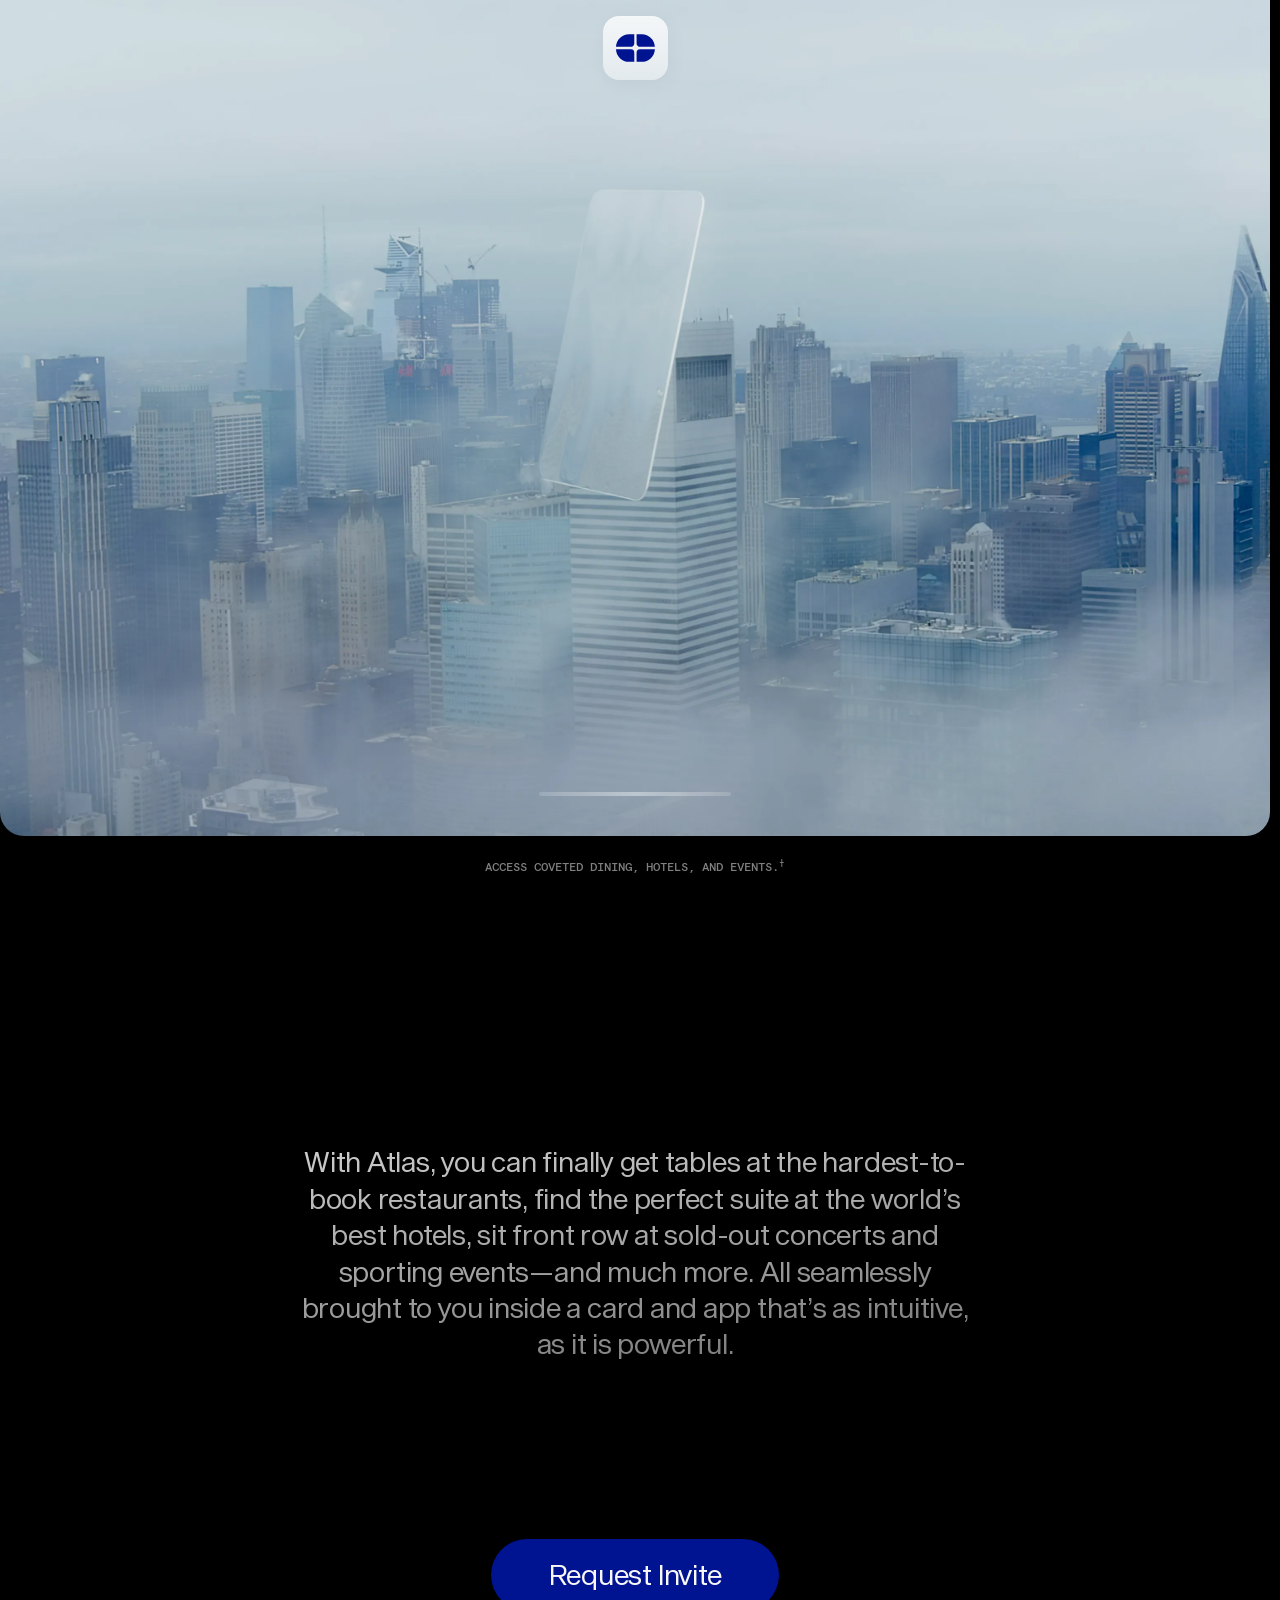
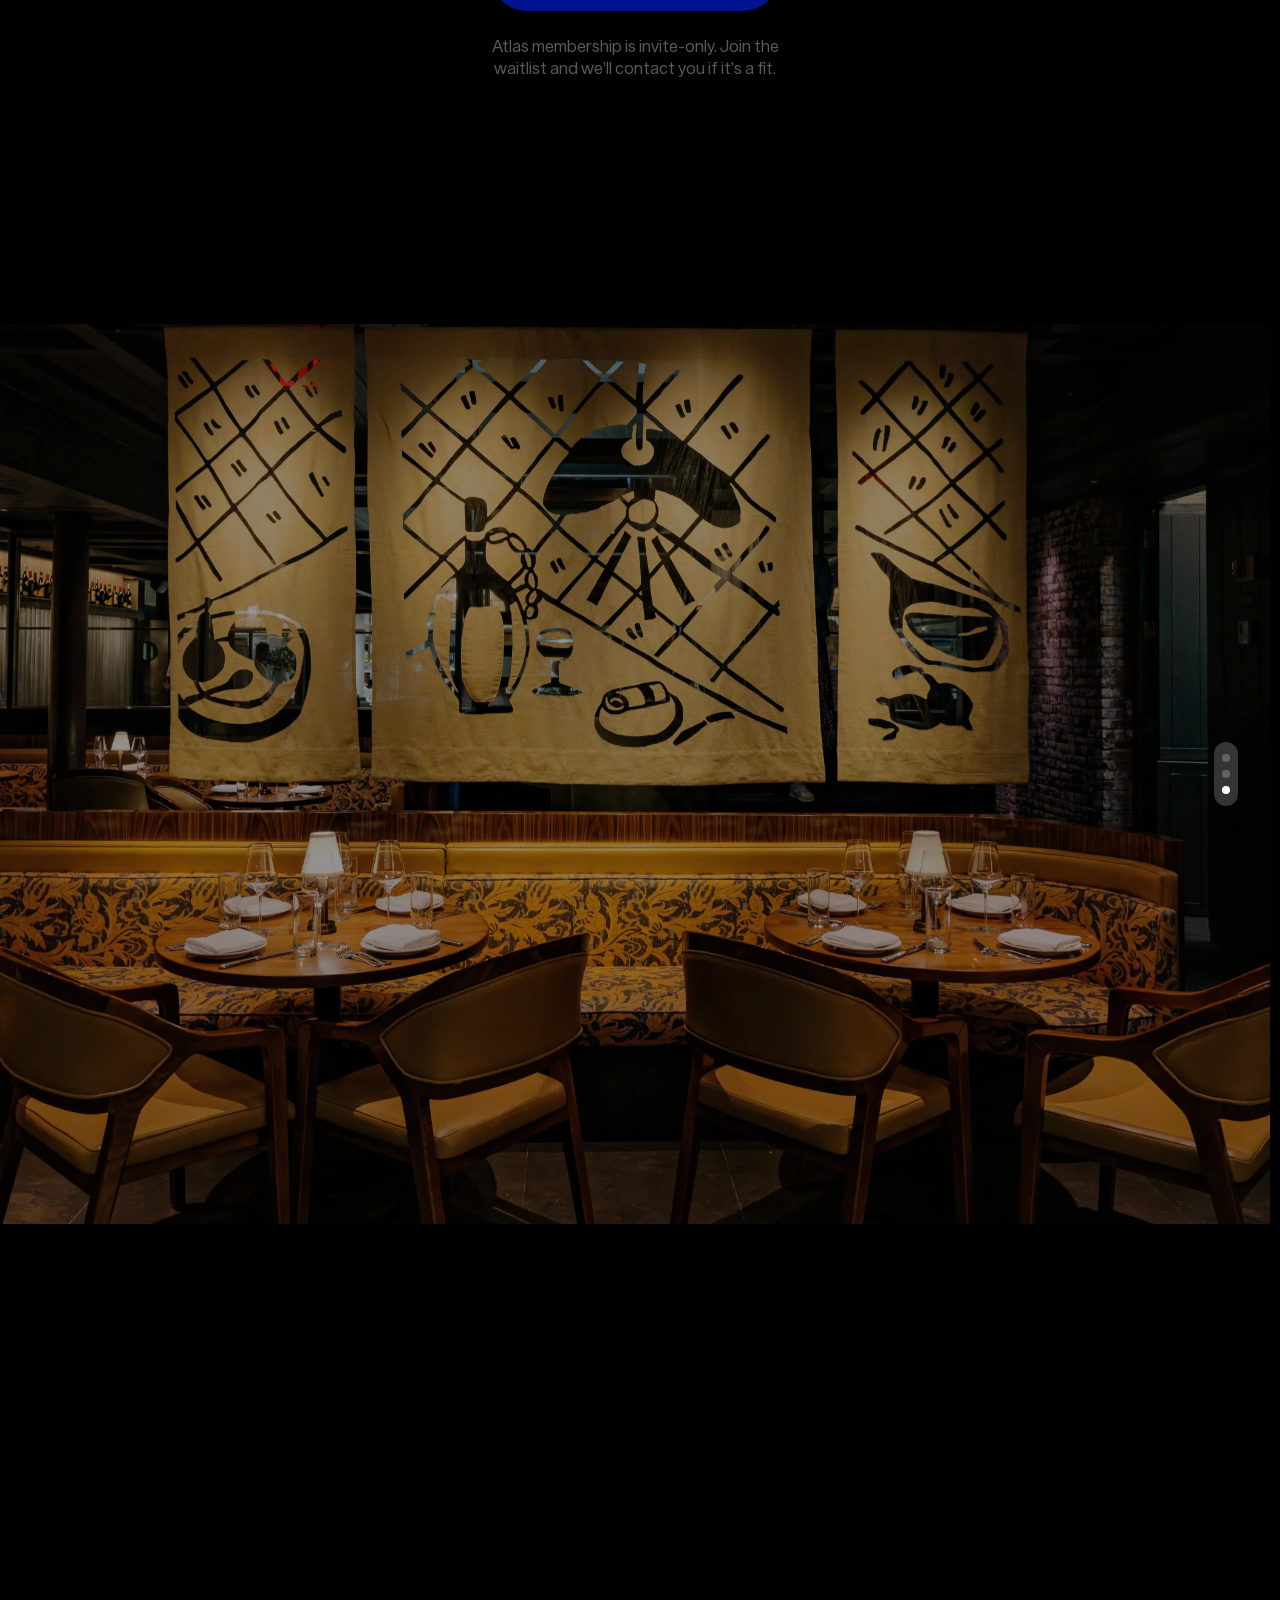
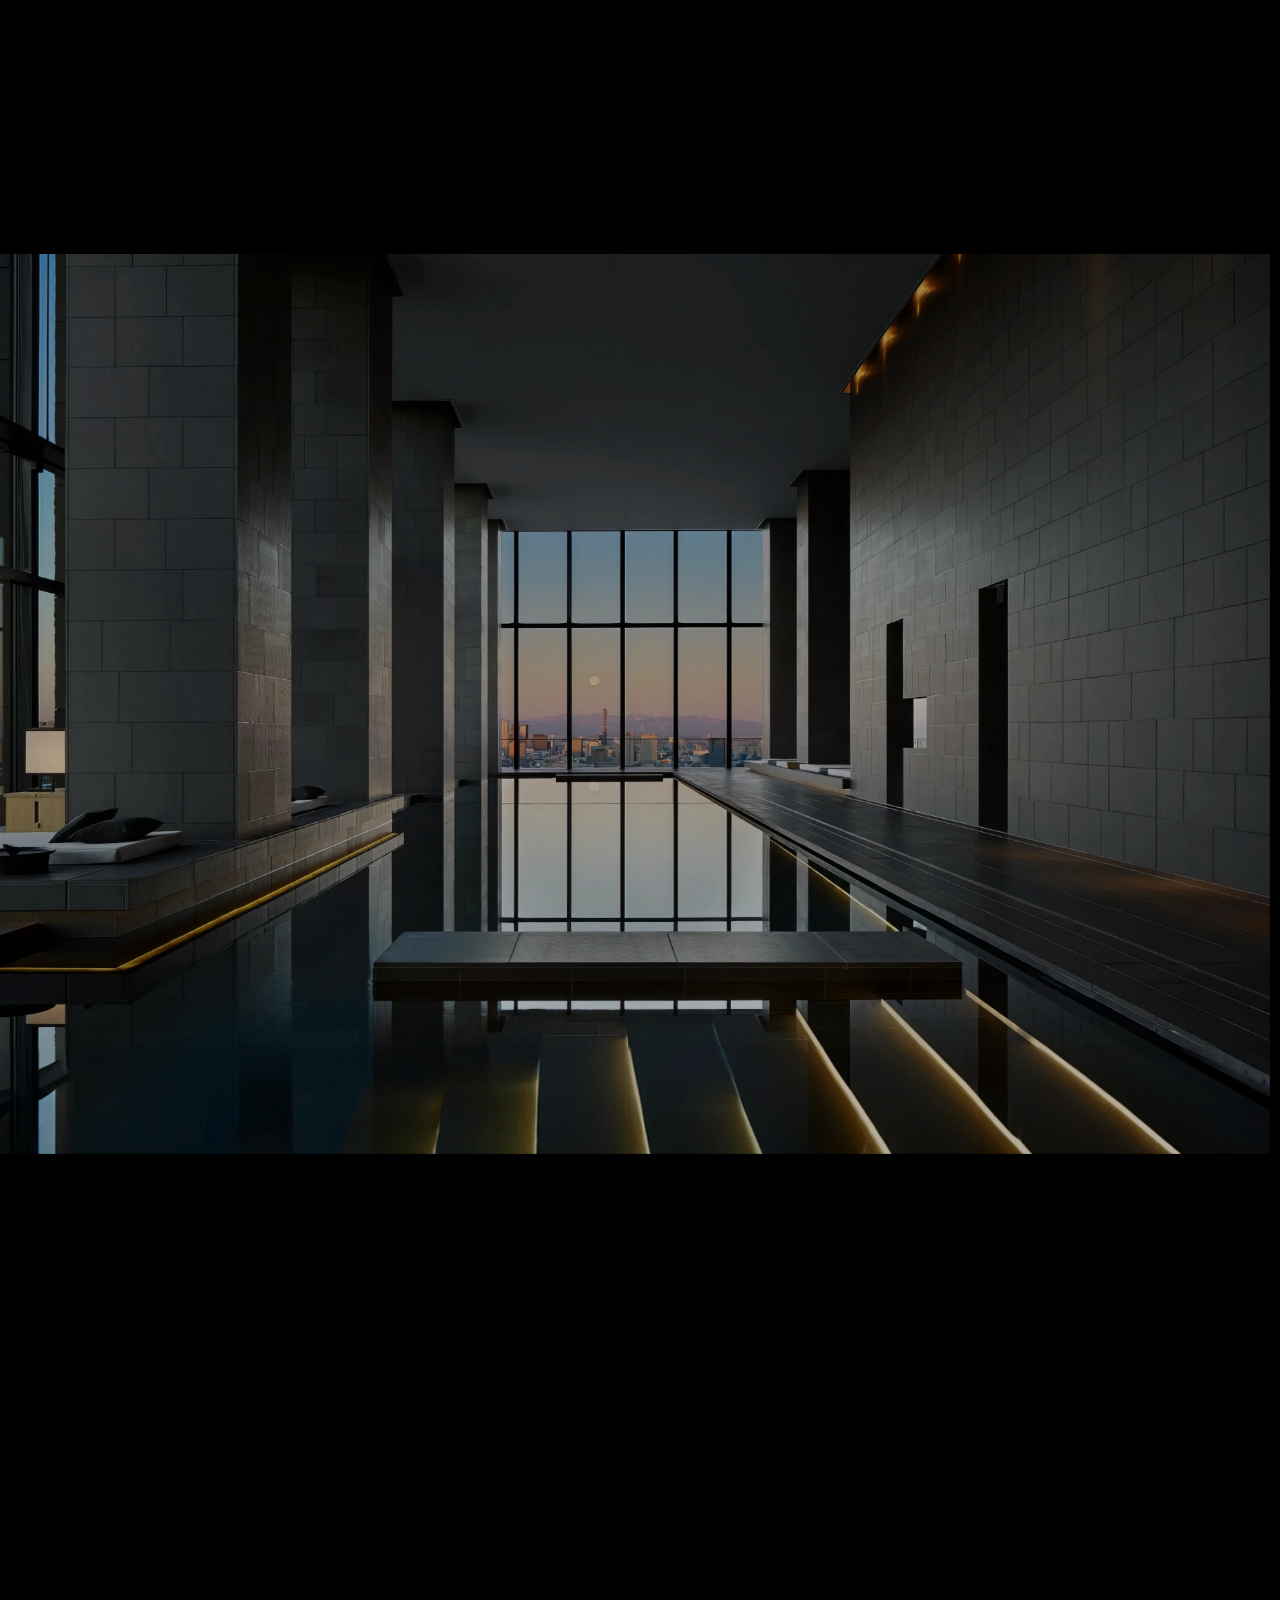
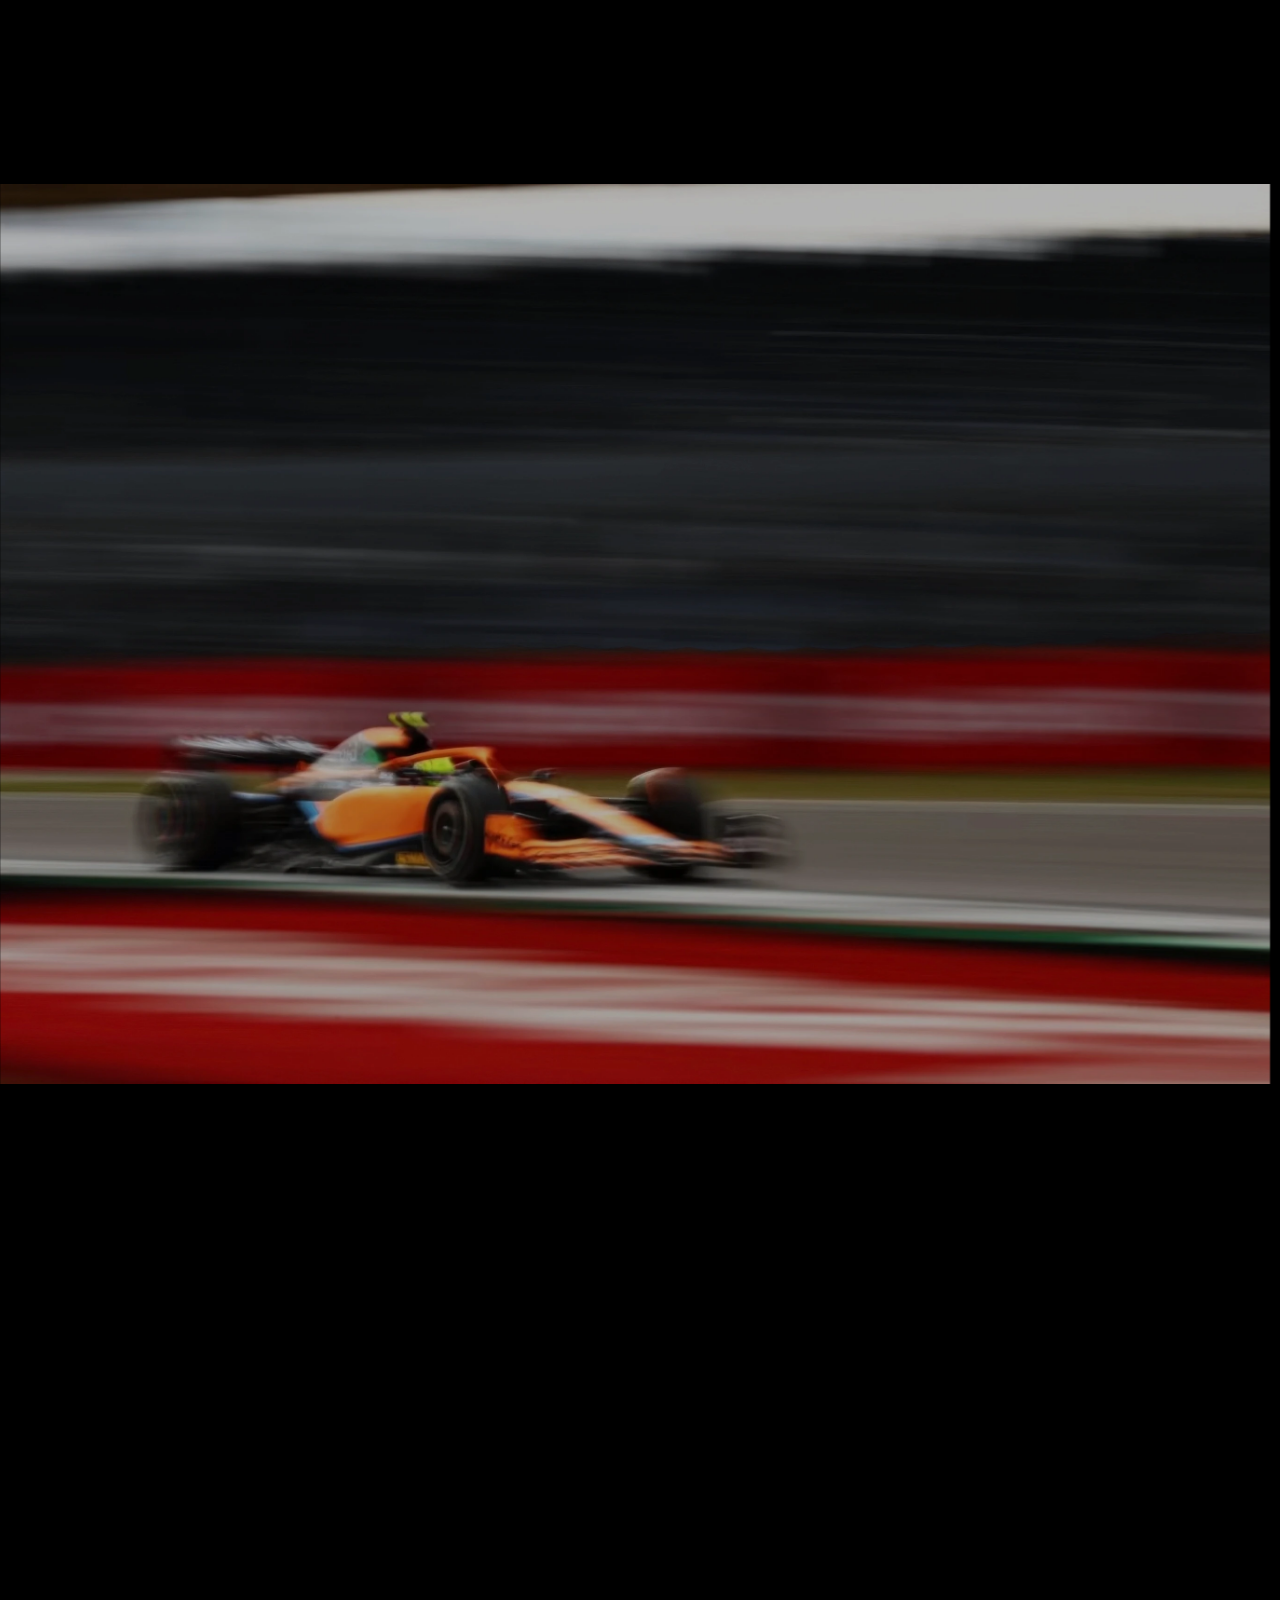
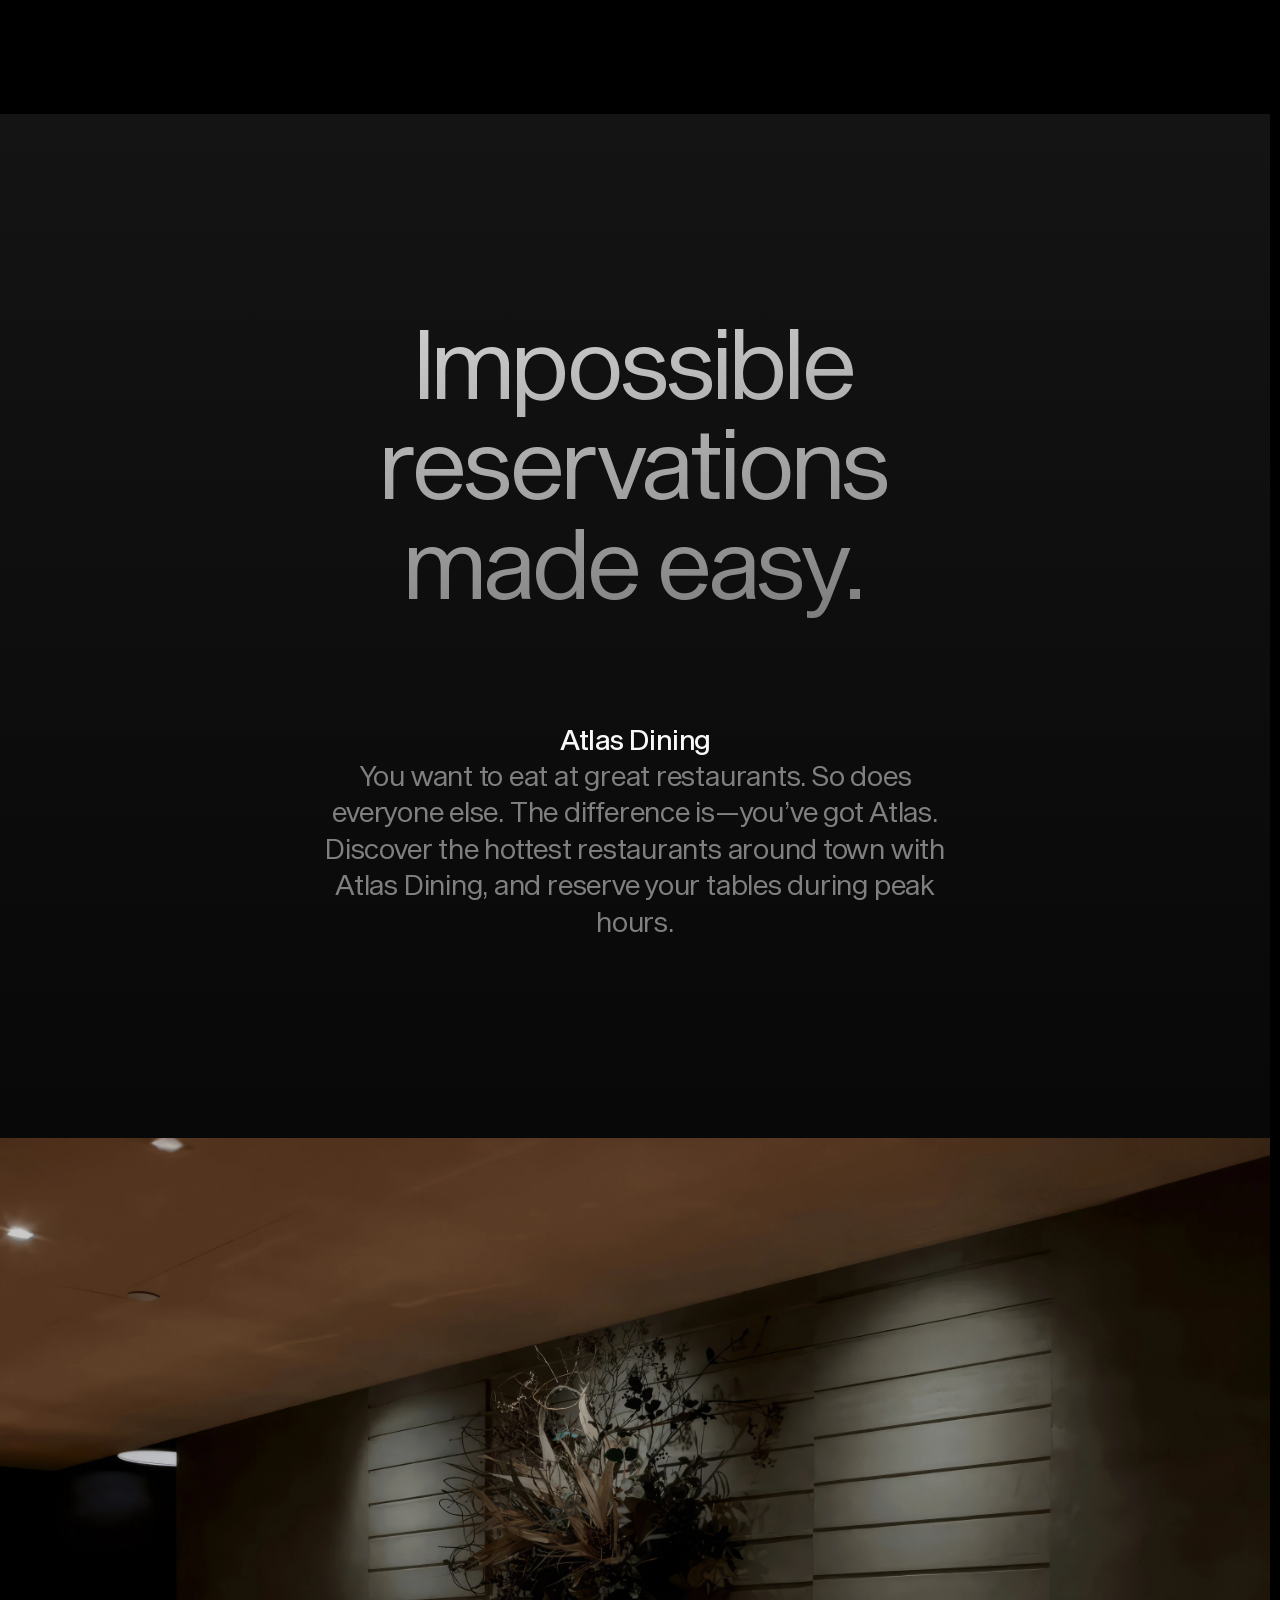
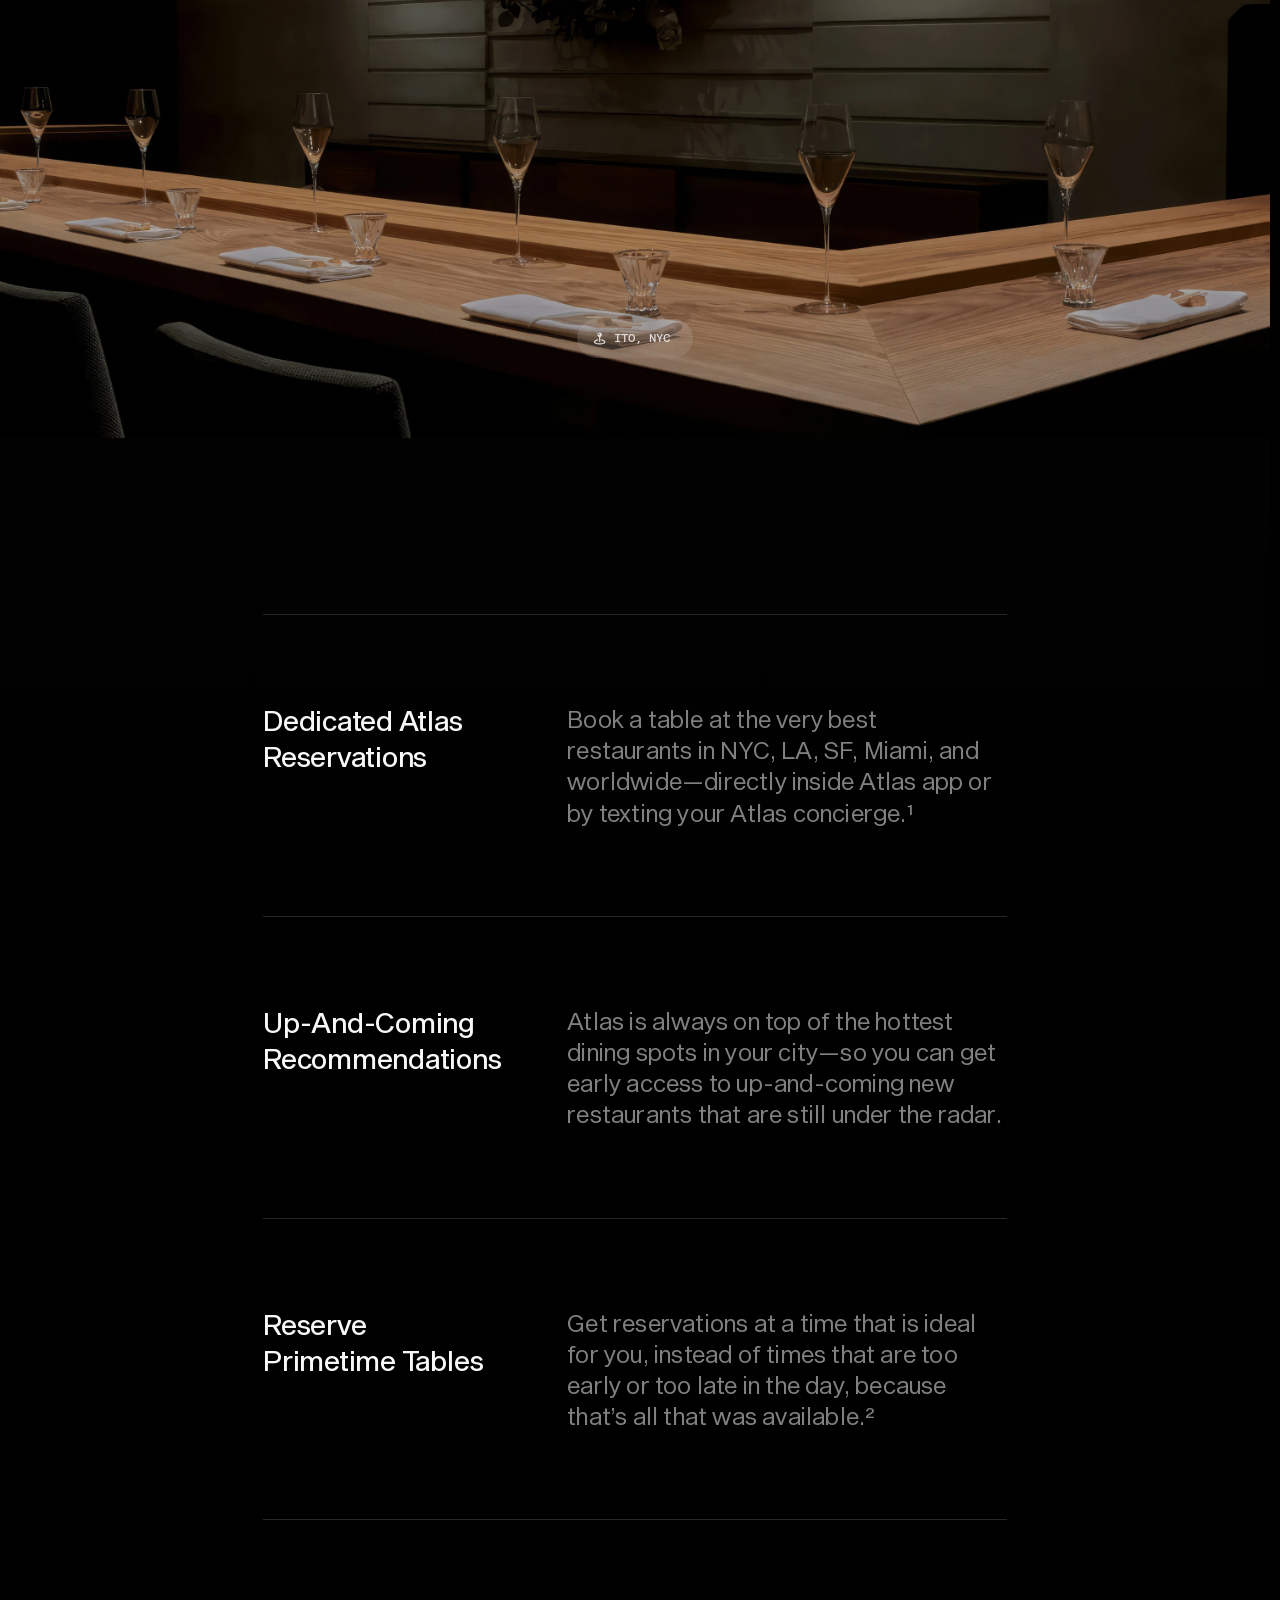
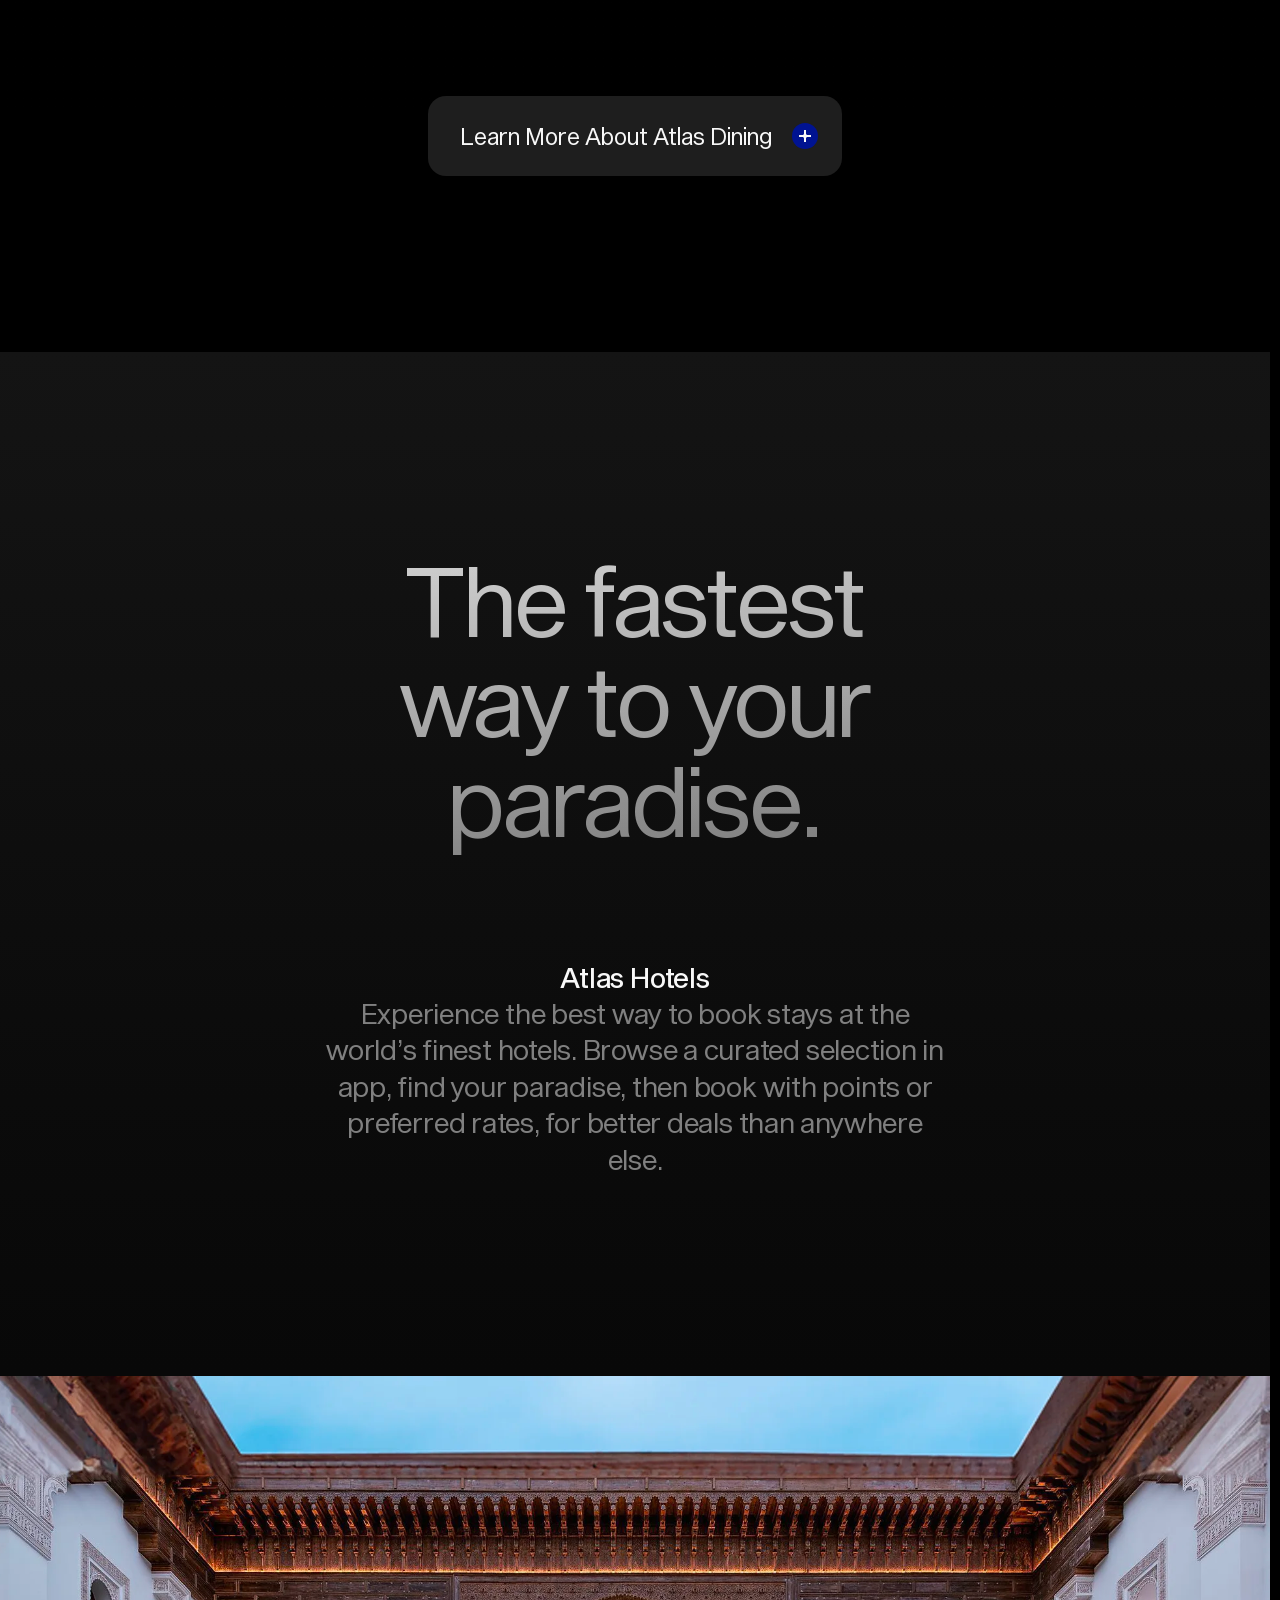
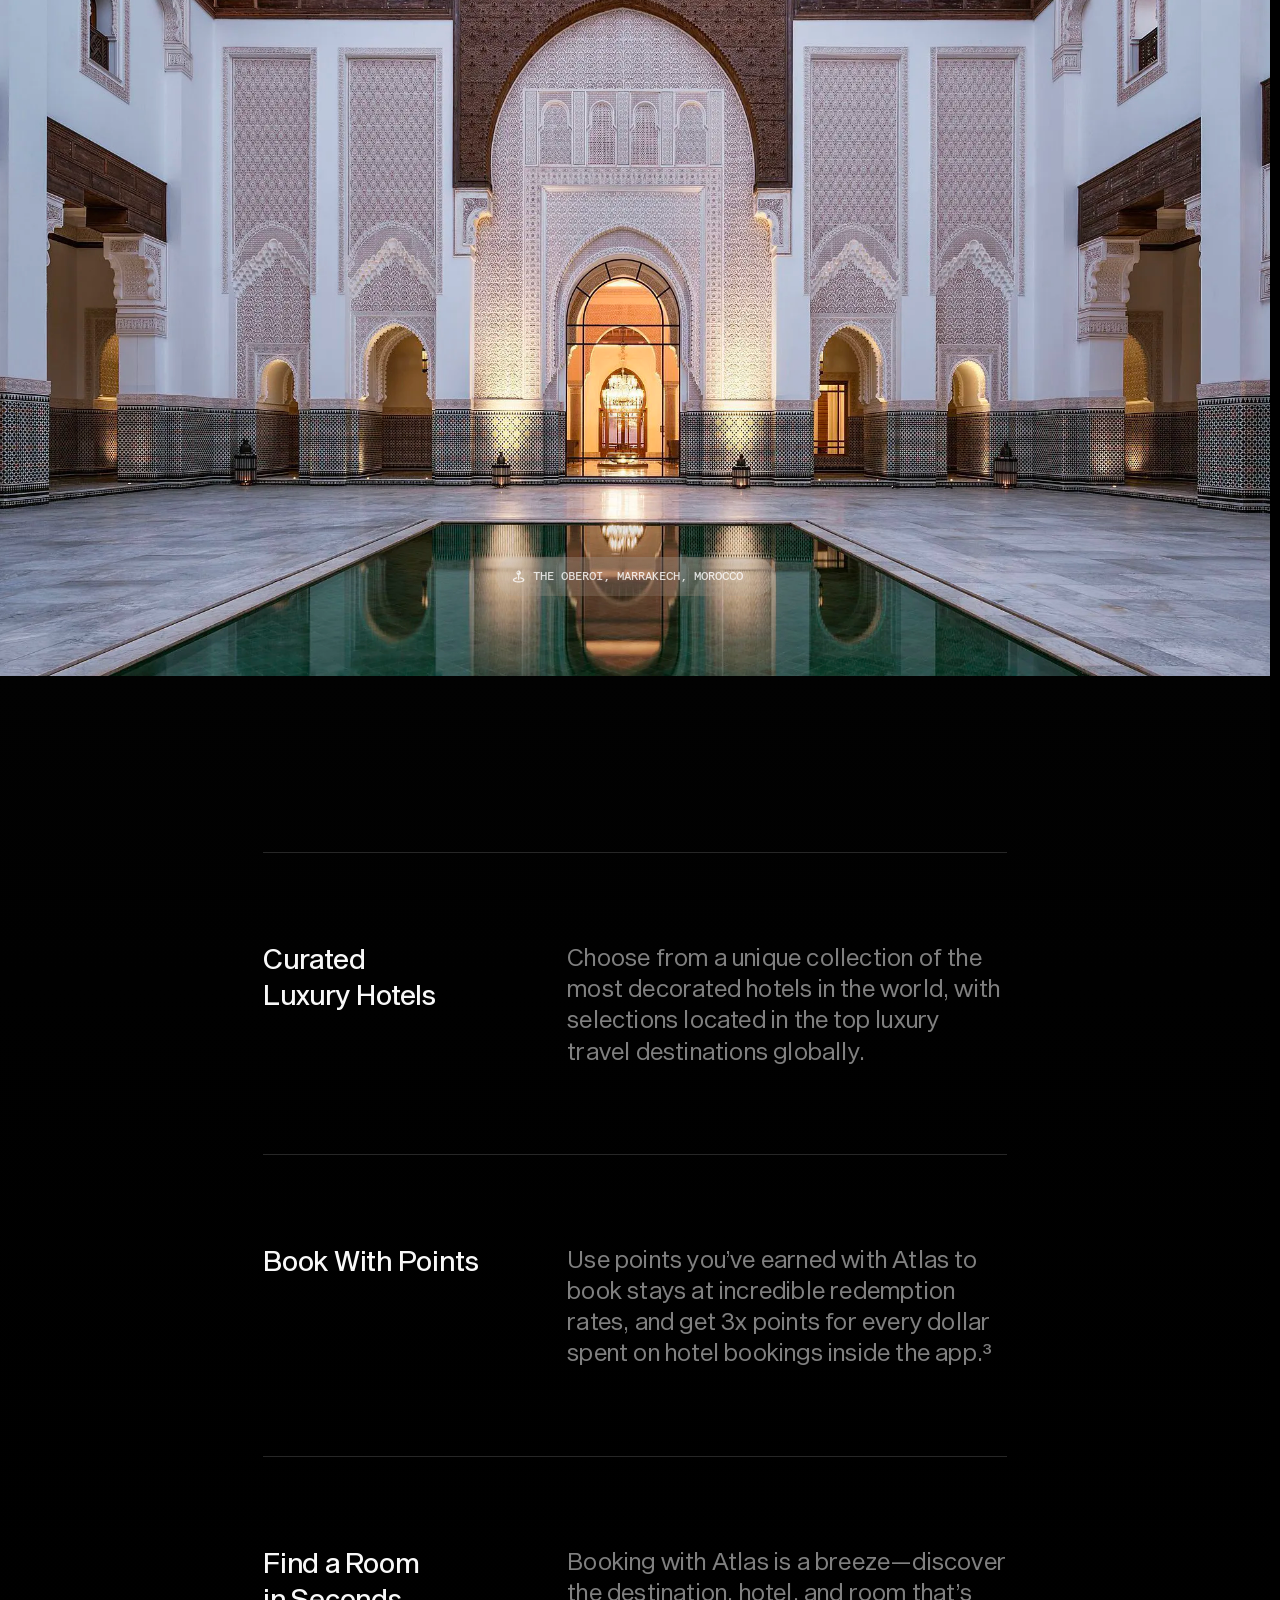
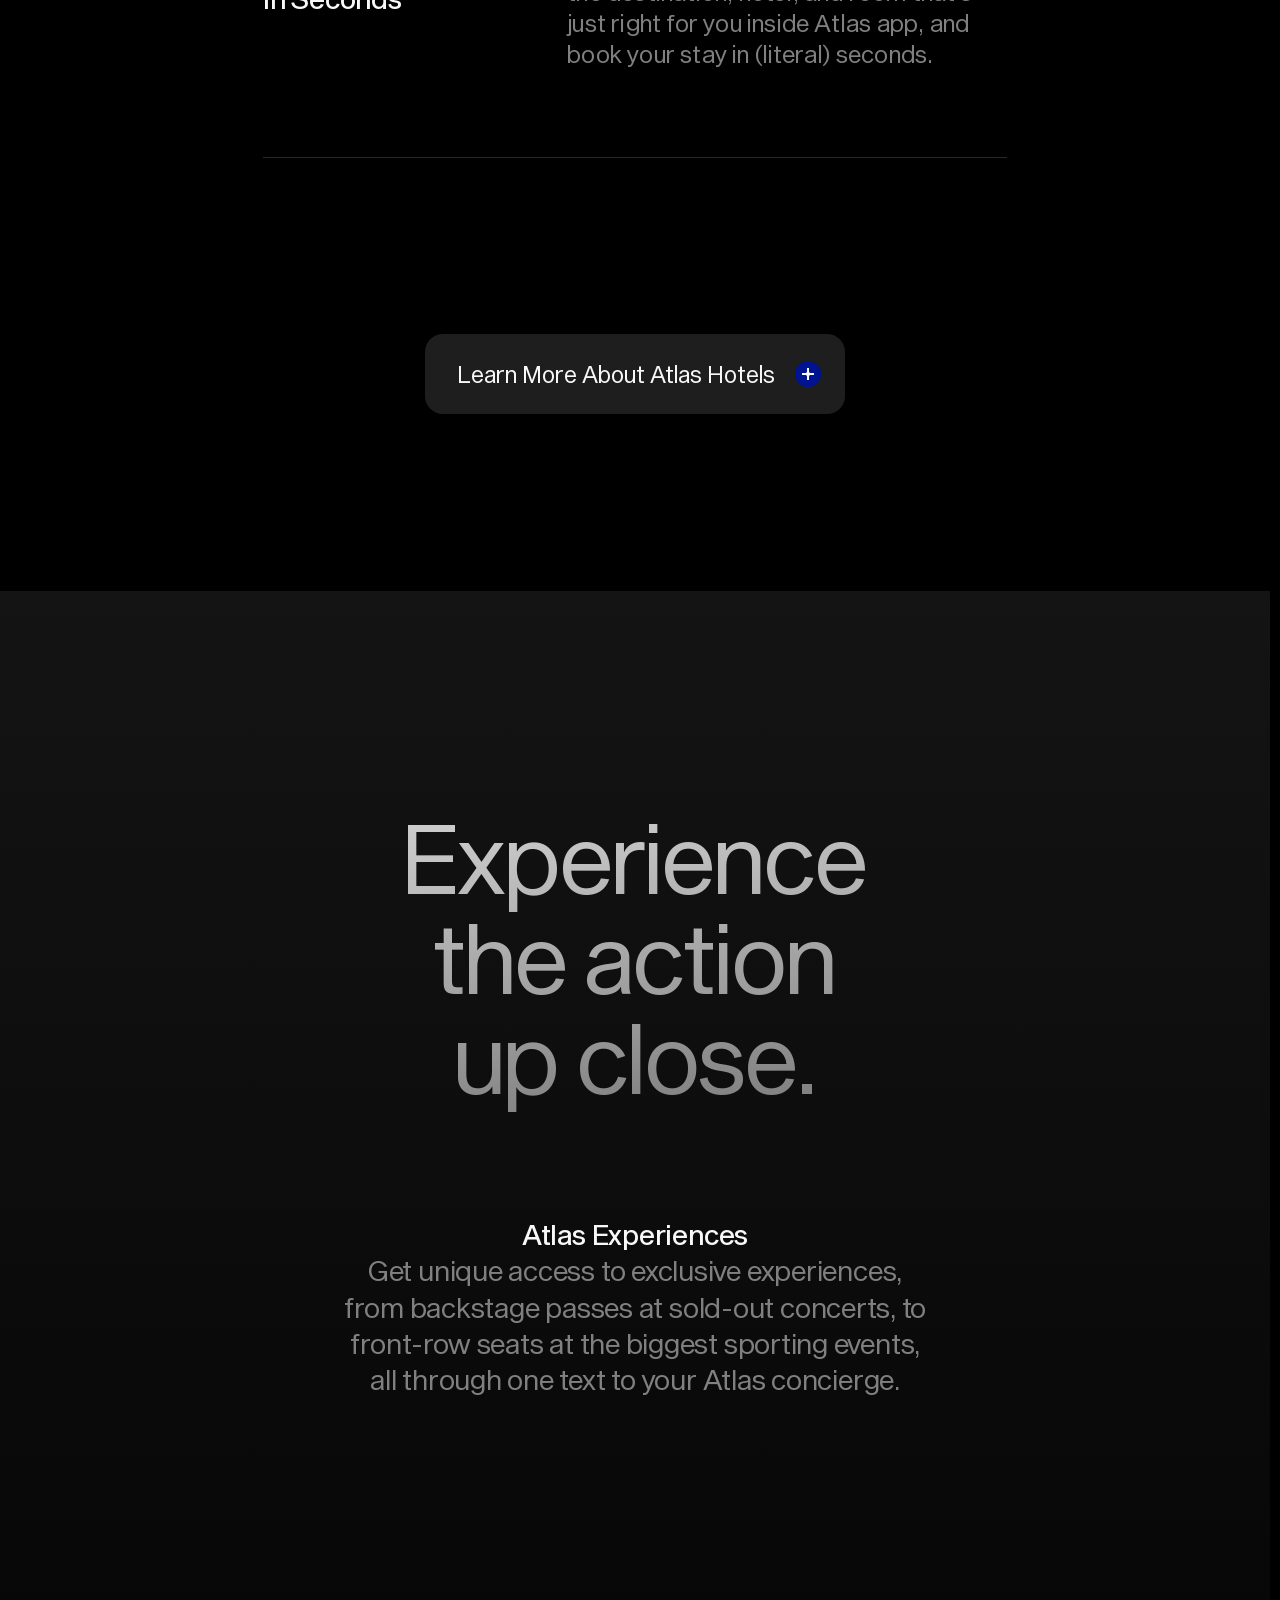
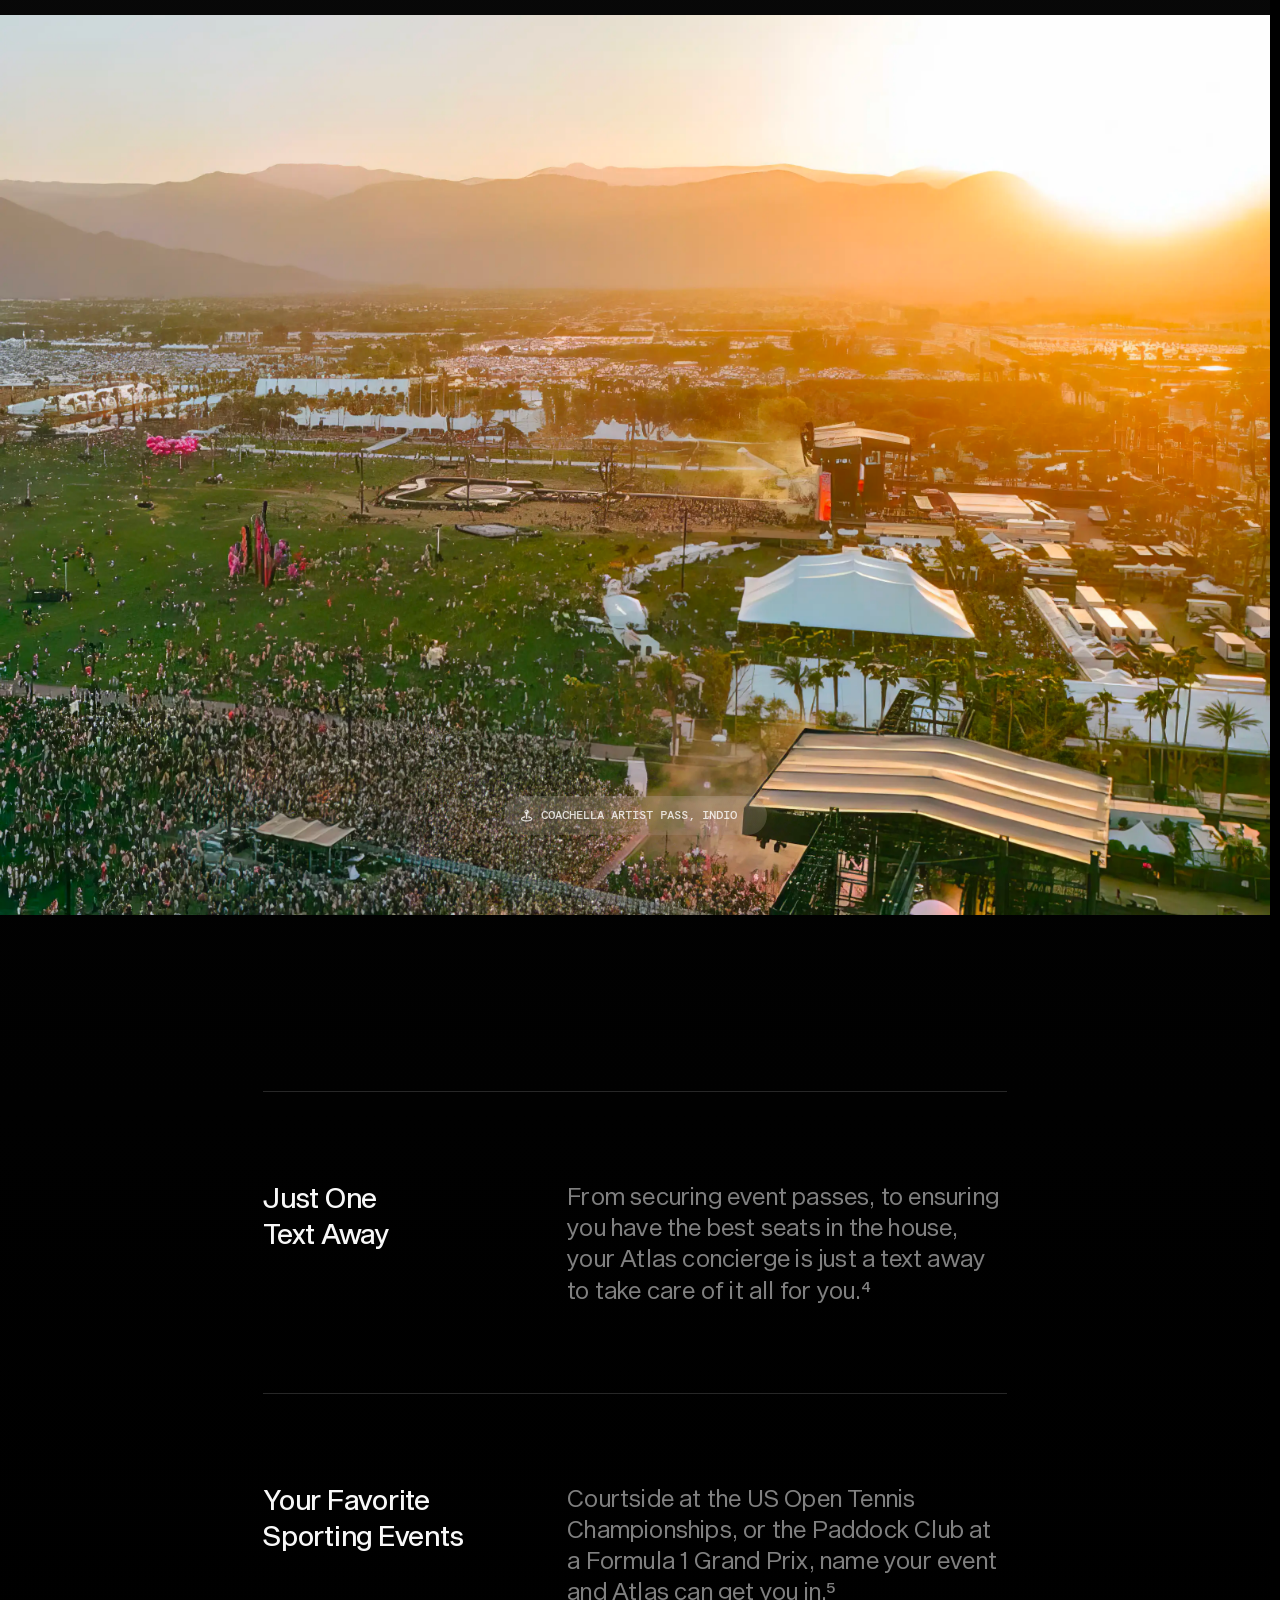
==== index.html @ 707947d5 "efvef efeq" ====
<!DOCTYPE html>
<html lang="en">

<head>
      <meta charset="UTF-8">
      <meta name="description"
            content="Atlas is an invite-only charge card that unlocks access to exclusive dining and travel experiences.">
      <meta name="theme-color" content="#141414">
      <meta name="viewport" content="width=device-width, initial-scale=1, viewport-fit=cover">
      <meta property="og:title" content="Atlas Card">
      <meta property="og:description"
            content="Atlas is an invite-only charge card that unlocks access to exclusive dining and travel experiences.">
      <meta property="og:image" content="https://assets.atlascard.com/images/atlas-social-image.jpg">
      <meta property="og:image:alt" content="Woman holding the Atlas Card">
      <meta property="og:image:type" content="image/jpeg">
      <meta property="og:type" content="website">
      <meta name="twitter:card" content="summary_large_image">
      <meta name="google-site-verification" content="FkoWNN4DCNtPK0Ai6gdzi9uv9bu3Qhra0xw0M6iaS0E">
      <link href="favicon.ico" rel="icon" sizes="32x32">
      <link href="icon.svg" rel="icon" type="image/svg+xml">
      <link href="assets/images/Atlas-180.png" rel="apple-touch-icon">
      <link href="manifest.json" rel="manifest">
      <link href="index.html" rel="canonical">
      <link href="sitemap-index.xml" rel="sitemap">
      <title>Atlas Card</title><!-- Google Tag Manager -->
      <script async src="../www.googletagmanager.com/gtag/js/index%EF%B9%96id=G-18TKFM5QKH.js"></script>
      <script>
            window.dataLayer = window.dataLayer || [];

            function gtag() {
                  dataLayer.push(arguments)
            }
            gtag('js', new Date());
            gtag('config', 'G-18TKFM5QKH');
      </script><!-- End Google Tag Manager -->
      <link rel="stylesheet" href="_astro/index.Bv5K9GtV.css">
      <style>
            .footnotes[data-astro-cid-aoc4gec5] {
                  counter-reset: note;

                  >* {
                        column-gap: .5rem;
                        counter-increment: note;
                        display: grid;
                        grid-template-columns: 1.5rem 1fr;

                        &:before {
                              content: counter(note) ".";
                              text-align: end
                        }
                  }
            }

            footer[data-astro-cid-lejjx2fa] {
                  &.light {
                        --currentColor: var(--color-primary-100);
                        color: var(--color-primary-100)
                  }

                  &.dark {
                        --currentColor: var(--color-neutral-600);
                        color: var(--color-neutral-600)
                  }
            }

            .footnote-wrapper[data-astro-cid-lejjx2fa] a {
                  text-decoration: underline
            }

            .nav-links[data-astro-cid-lejjx2fa] a[data-astro-cid-lejjx2fa] {
                  overflow: clip;
                  position: relative;
                  text-decoration: none;

                  &:after {
                        background-color: var(--currentColor);
                        bottom: 0;
                        content: "";
                        height: .1em;
                        left: 0;
                        opacity: 0;
                        position: absolute;
                        transform: translate3d(-100%, 0, 0);
                        transition: opacity .3s ease-out, transform .3s ease-out;
                        width: 100%
                  }

                  &:hover:after,
                  &:focus:after {
                        opacity: 1;
                        transform: translateZ(0)
                  }
            }

            .runner[data-astro-cid-lejjx2fa] {
                  bottom: 0;
                  position: absolute;
                  right: 8px;

                  :global(.safari) & {
                        bottom: -1px
                  }
            }

            .link.svelte-p0tfy8 {
                  align-items: center;
                  background-color: var(--color-primary-100);
                  border-radius: 100vw;
                  color: var(--color-white);
                  display: flex;
                  font-family: "ApercuMono Pro Medium", var(--font-sans);
                  font-size: 15px;
                  height: 64px;
                  justify-content: center;
                  min-height: 64px;
                  min-width: 290px;
                  overflow: hidden;
                  padding-block-start: 3px;
                  position: relative;
                  text-decoration: none;
                  text-transform: uppercase;
                  transition: all .15s ease-in-out, text-indent .15s ease-in-out;

                  &:focus-visible,
                  &:hover {
                        text-indent: -16px;

                        .icon:where(.svelte-p0tfy8) {
                              opacity: 1;
                              translate: .75rem
                        }
                  }

                  &:active {
                        color: var(--color-neutral-500)
                  }

                  .icon:where(.svelte-p0tfy8) {
                        right: -.5rem;
                        top: calc(50% - 7px)
                  }
            }

            .outlined.svelte-p0tfy8 {
                  background-color: transparent;
                  border: 2px solid var(--color-primary-100);
                  color: var(--color-primary-100);

                  &:active {
                        border-color: var(--color-primary-300);
                        color: var(--color-primary-300)
                  }
            }

            .icon.svelte-p0tfy8 {
                  opacity: 0;
                  position: absolute;
                  transition: opacity .15s ease-in-out, rotate .15s ease-in-out, translate .15s ease-in-out
            }

            @keyframes svelte-p0tfy8-shimmer {

                  0%,
                  35% {
                        translate: -100%
                  }

                  65%,
                  to {
                        translate: 100%
                  }
            }

            .shimmer.svelte-p0tfy8 {
                  animation: 1.5s linear -.5s infinite svelte-p0tfy8-shimmer;
                  background-image: linear-gradient(110deg, #0000, #ffffff80, #0000);
                  height: 100%;
                  left: 0;
                  position: absolute;
                  top: 0;
                  width: 100%
            }

            .glass.svelte-1ivde4x {
                  backdrop-filter: blur(36px);
                  background-image: linear-gradient(to bottom, #fffc, #ffffff7a);
                  border-radius: 1rem;
                  box-shadow: 2px 4px 20px #0000000a;
                  cursor: pointer;
                  overflow: clip;
                  position: fixed;
                  top: 1rem;
                  transition: background-color .15s ease-in-out;
                  z-index: 10;

                  &:focus-within,
                  &:hover,
                  &.expanded {
                        background-color: #f0f0f070
                  }

                  @media print {
                        display: none
                  }
            }

            .runner.svelte-1ivde4x {
                  height: 120px;
                  min-height: 100px;
                  min-width: 130px;
                  position: relative;
                  top: 3px;
                  width: 140px
            }

            .close-btn.svelte-1ivde4x {
                  align-items: center;
                  color: #00000052;
                  display: flex;
                  height: 2rem;
                  justify-content: center;
                  transition: color .15s ease-in-out;
                  width: 2rem;

                  &:focus-visible,
                  &:hover {
                        color: #0000008f
                  }

                  &:active {
                        color: #00000029
                  }
            }
      </style>
      <link rel="stylesheet" href="_astro/_slug_.D5lyUpYR.css">
</head>

<body data-theme="dark">
      <!-- Google Tag Manager (noscript) --> <noscript><iframe
                  src="https://www.googletagmanager.com/ns.html?id=GTM-P957DVB" height="0" width="0"
                  style="display:none;visibility:hidden"></iframe> </noscript>
      <!-- End Google Tag Manager (noscript) -->
      <style>
            astro-island,
            astro-slot,
            astro-static-slot {
                  display: contents
            }
      </style>
      <script>
            (() => {
                  var e = async t => {
                        await (await t())()
                  };
                  (self.Astro || (self.Astro = {})).load = e;
                  window.dispatchEvent(new Event("astro:load"));
            })();
      </script>
      <script>
            (() => {
                  var A = Object.defineProperty;
                  var g = (i, o, a) => o in i ? A(i, o, {
                        enumerable: !0,
                        configurable: !0,
                        writable: !0,
                        value: a
                  }) : i[o] = a;
                  var d = (i, o, a) => g(i, typeof o != "symbol" ? o + "" : o, a); {
                        let i = {
                                    0: t => m(t),
                                    1: t => a(t),
                                    2: t => new RegExp(t),
                                    3: t => new Date(t),
                                    4: t => new Map(a(t)),
                                    5: t => new Set(a(t)),
                                    6: t => BigInt(t),
                                    7: t => new URL(t),
                                    8: t => new Uint8Array(t),
                                    9: t => new Uint16Array(t),
                                    10: t => new Uint32Array(t),
                                    11: t => 1 / 0 * t
                              },
                              o = t => {
                                    let [l, e] = t;
                                    return l in i ? i[l](e) : void 0
                              },
                              a = t => t.map(o),
                              m = t => typeof t != "object" || t === null ? t : Object.fromEntries(Object.entries(
                                    t).map(([l, e]) => [l, o(e)]));
                        class y extends HTMLElement {
                              constructor() {
                                    super(...arguments);
                                    d(this, "Component");
                                    d(this, "hydrator");
                                    d(this, "hydrate", async () => {
                                          var b;
                                          if (!this.hydrator || !this.isConnected) return;
                                          let e = (b = this.parentElement) == null ?
                                                void 0 : b.closest("astro-island[ssr]");
                                          if (e) {
                                                e.addEventListener("astro:hydrate", this
                                                      .hydrate, {
                                                            once: !0
                                                      });
                                                return
                                          }
                                          let c = this.querySelectorAll("astro-slot"),
                                                n = {},
                                                h = this.querySelectorAll(
                                                      "template[data-astro-template]");
                                          for (let r of h) {
                                                let s = r.closest(this.tagName);
                                                s != null && s.isSameNode(this) && (n[r
                                                            .getAttribute(
                                                                  "data-astro-template"
                                                                  ) || "default"] =
                                                      r.innerHTML, r.remove())
                                          }
                                          for (let r of c) {
                                                let s = r.closest(this.tagName);
                                                s != null && s.isSameNode(this) && (n[r
                                                            .getAttribute("name") ||
                                                            "default"] = r
                                                      .innerHTML)
                                          }
                                          let p;
                                          try {
                                                p = this.hasAttribute("props") ? m(JSON
                                                      .parse(this.getAttribute(
                                                            "props"))) : {}
                                          } catch (r) {
                                                let s = this.getAttribute(
                                                      "component-url") || "<unknown>",
                                                      v = this.getAttribute(
                                                            "component-export");
                                                throw v && (s += ` (export ${v})`),
                                                      console.error(
                                                            `[hydrate] Error parsing props for component ${s}`,
                                                            this.getAttribute("props"), r
                                                            ), r
                                          }
                                          let u;
                                          await this.hydrator(this)(this.Component, p,
                                                n, {
                                                      client: this.getAttribute(
                                                            "client")
                                                }), this.removeAttribute("ssr"), this
                                                .dispatchEvent(new CustomEvent(
                                                      "astro:hydrate"))
                                    });
                                    d(this, "unmount", () => {
                                          this.isConnected || this.dispatchEvent(
                                                new CustomEvent("astro:unmount"))
                                    })
                              }
                              disconnectedCallback() {
                                    document.removeEventListener("astro:after-swap", this.unmount), document
                                          .addEventListener("astro:after-swap", this.unmount, {
                                                once: !0
                                          })
                              }
                              connectedCallback() {
                                    if (!this.hasAttribute("await-children") || document.readyState ===
                                          "interactive" || document.readyState === "complete") this
                                          .childrenConnectedCallback();
                                    else {
                                          let e = () => {
                                                      document.removeEventListener("DOMContentLoaded", e), c
                                                            .disconnect(), this.childrenConnectedCallback()
                                                },
                                                c = new MutationObserver(() => {
                                                      var n;
                                                      ((n = this.lastChild) == null ? void 0 : n
                                                            .nodeType) === Node.COMMENT_NODE && this
                                                            .lastChild.nodeValue === "astro:end" && (
                                                                  this.lastChild.remove(), e())
                                                });
                                          c.observe(this, {
                                                childList: !0
                                          }), document.addEventListener("DOMContentLoaded", e)
                                    }
                              }
                              async childrenConnectedCallback() {
                                    let e = this.getAttribute("before-hydration-url");
                                    e && await import(e), this.start()
                              }
                              async start() {
                                    let e = JSON.parse(this.getAttribute("opts")),
                                          c = this.getAttribute("client");
                                    if (Astro[c] === void 0) {
                                          window.addEventListener(`astro:${c}`, () => this.start(), {
                                                once: !0
                                          });
                                          return
                                    }
                                    try {
                                          await Astro[c](async () => {
                                                let n = this.getAttribute("renderer-url"),
                                                      [h, {
                                                            default: p
                                                      }] = await Promise.all([import(this
                                                                  .getAttribute(
                                                                        "component-url"
                                                                        )), n ?
                                                            import(n) : () =>
                                                      () => {}
                                                      ]),
                                                      u = this.getAttribute(
                                                            "component-export") ||
                                                      "default";
                                                if (!u.includes(".")) this.Component = h[
                                                      u];
                                                else {
                                                      this.Component = h;
                                                      for (let f of u.split(".")) this
                                                            .Component = this.Component[f]
                                                }
                                                return this.hydrator = p, this.hydrate
                                          }, e, this)
                                    } catch (n) {
                                          console.error(
                                                `[astro-island] Error hydrating ${this.getAttribute("component-url")}`,
                                                n)
                                    }
                              }
                              attributeChangedCallback() {
                                    this.hydrate()
                              }
                        }
                        d(y, "observedAttributes", ["props"]), customElements.get("astro-island") ||
                              customElements.define("astro-island", y)
                  }
            })();
      </script>
      <astro-island uid="Z1eGnf6" component-url="/_astro/Menu.BlGzqYd2.js" component-export="default"
            renderer-url="/_astro/client.svelte.8ZRSAbDi.js" props="{&quot;data-astro-cid-j7pv25f6&quot;:[0,true]}" ssr
            client="load" opts="{&quot;name&quot;:&quot;Menu&quot;,&quot;value&quot;:true}" await-children>
            <!--[-->
            <div class="flex justify-center">
                  <div class="glass svelte-1ivde4x" role="button" tabindex="0" style="height: 64px; width: 65px;">
                        <div class="mb-8 flex h-full flex-col items-center pt-[18px]"><a
                                    class="text-primary-100 relative mb-12 transition-all" href="index.html"
                                    style="width: 39px;"><svg fill="none" height="28" viewBox="0 0 251 180" width="39"
                                          xmlns="http://www.w3.org/2000/svg">
                                          <path d="M117.732 179.106H84.1283C38.4701 179.106 1.30636 142.737 0.0263672 97.3887H83.9246C95.7583 97.3887 101.675 97.3887 106.195 99.6917C110.171 101.717 113.403 104.95 115.429 108.926C117.732 113.445 117.732 119.362 117.732 131.196V179.106Z"
                                                fill="currentColor"></path>
                                          <path d="M0.0224609 82.6236C1.23644 37.2157 38.427 0.778687 84.1279 0.778687H117.731V48.8164C117.731 60.65 117.731 66.5668 115.428 71.0867C113.403 75.0624 110.17 78.2948 106.194 80.3206C101.675 82.6236 95.7578 82.6236 83.9242 82.6236H0.0224609Z"
                                                fill="currentColor"></path>
                                          <path d="M132.505 179.106H166.108C211.766 179.106 248.93 142.737 250.21 97.3887H166.312C154.478 97.3887 148.561 97.3887 144.041 99.6917C140.066 101.717 136.833 104.95 134.808 108.926C132.505 113.445 132.505 119.362 132.505 131.196V179.106Z"
                                                fill="currentColor"></path>
                                          <path d="M250.214 82.6236C249 37.2157 211.809 0.778687 166.108 0.778687H132.505V48.8164C132.505 60.65 132.505 66.5668 134.808 71.0867C136.834 75.0624 140.066 78.2948 144.042 80.3206C148.562 82.6236 154.478 82.6236 166.312 82.6236H250.214Z"
                                                fill="currentColor"></path>
                                    </svg>
                                    <!----> <svg fill="none" height="28" viewBox="0 0 89 32" width="81"
                                          xmlns="http://www.w3.org/2000/svg"
                                          class="absolute right-0 top-0 transition-all" opacity="0">
                                          <path d="M30.2686 31.1438L18.4992 0.806724H12.1683L0.398926 31.1438H5.79501L8.68426 23.1984H21.8983L24.83 31.1438H30.2686ZM15.2276 5.26806H15.3975L20.4112 19.0769H10.1714L15.2276 5.26806Z"
                                                fill="currentColor"></path>
                                          <path d="M38.0029 27.2773C36.2609 27.2773 35.4536 27.0649 35.4536 24.9829V12.1088H40.2973V8.70966H35.4536V2.37881H30.7798V8.70966H27.1258V12.1088H30.7798V26.2151C30.7798 30.294 32.6918 31.2288 36.7283 31.2288C37.9179 31.2288 39.575 31.1863 40.0849 31.1438V27.2348C39.4475 27.2773 38.4703 27.2773 38.0029 27.2773Z"
                                                fill="currentColor"></path>
                                          <path d="M46.593 31.1438V0.381836H41.8767V31.1438H46.593Z"
                                                fill="currentColor"></path>
                                          <path d="M68.5465 31.1438C67.9941 30.1241 67.9516 28.8494 67.9516 26.385V15.083C67.9516 11.259 65.4873 8.19979 58.9015 8.19979C53.9728 8.19979 50.2337 10.6217 49.214 14.6581L53.5054 15.5929C54.3127 13.0435 56.4796 11.8963 58.7315 11.8963C62.0457 11.8963 63.2778 13.2135 63.2778 15.1255C63.2778 16.5276 62.1731 17.2499 57.9242 17.7173C51.8908 18.3121 48.3642 20.0967 48.3642 24.9404C48.3642 29.1043 51.8058 31.6537 55.9273 31.6537C58.689 31.6537 61.8757 30.6339 63.3203 28.382C63.3203 29.6567 63.6602 30.7614 64.0001 31.1438H68.5465ZM63.2778 22.3061C63.2778 26.47 59.6663 28.0846 56.8195 28.0846C54.5676 28.0846 53.123 26.9799 53.123 24.8979C53.123 22.5186 55.3324 21.4138 57.6268 21.1164C60.0487 20.819 62.5555 20.4366 63.2778 19.7143V22.3061Z"
                                                fill="currentColor"></path>
                                          <path d="M88.2118 14.5731C87.617 11.1315 83.878 8.19979 78.9068 8.19979C73.6806 8.19979 69.8991 10.9616 69.8991 14.8705C69.8991 19.5443 73.5532 20.734 77.0798 21.3289L79.3742 21.7113C82.051 22.1786 83.9629 22.816 83.9629 24.7705C83.9629 26.9374 81.966 28.2545 79.1617 28.2545C76.06 28.2545 73.8506 26.8949 73.1708 23.7932L68.8794 24.643C69.6442 28.7644 73.2982 31.6537 79.0767 31.6537C84.5578 31.6537 88.7217 29.2743 88.7217 24.6005C88.7217 19.7993 85.0252 18.5671 81.1162 17.8873L78.9068 17.5473C76.5274 17.1649 74.6154 16.6976 74.6154 14.7856C74.6154 12.7461 76.3574 11.6414 78.8643 11.6414C81.2012 11.6414 83.3681 12.8736 83.9629 15.4229L88.2118 14.5731Z"
                                                fill="currentColor"></path>
                                    </svg>
                                    <!----></a> <img alt="Atlas Runner" class="runner svelte-1ivde4x" height="120px"
                                    src="assets/images/alex_loader.webp" width="140px" />
                              <div class="bg-alpha-200 mb-10 h-[1.5px] w-full"></div>
                              <div class="mx-8 mb-8 flex flex-col gap-8"><a class="link svelte-p0tfy8"
                                          href="request-invite/index.html">
                                          <!--[!-->
                                          <!--]-->
                                          <div class="relative svelte-p0tfy8">
                                                <!---->Request Invite
                                                <!---->
                                                <div class="icon svelte-p0tfy8"><svg fill="none" height="13"
                                                            viewBox="0 0 12 13" width="13"
                                                            xmlns="http://www.w3.org/2000/svg">
                                                            <path d="M6.61498 4.01407C7.14256 4.57363 8.19774 5.69276 8.19774 5.69276H0.251953V7.69119H8.19774C8.19774 7.69119 7.12658 8.8263 6.61498 9.36988L5.08018 11.0326L6.53504 12.4075L11.7949 6.69997L6.53504 0.992432L5.08018 2.35137L6.61498 4.01407Z"
                                                                  fill="currentColor"></path>
                                                      </svg>
                                                      <!---->
                                                </div>
                                          </div>
                                    </a>
                                    <!----> <a class="link outlined svelte-p0tfy8" href="https://app.atlascard.com/">
                                          <!--[!-->
                                          <!--]-->
                                          <div class="relative svelte-p0tfy8">
                                                <!---->Sign In To Atlas
                                                <!---->
                                                <div class="icon svelte-p0tfy8"><svg fill="none" height="13"
                                                            viewBox="0 0 12 13" width="13"
                                                            xmlns="http://www.w3.org/2000/svg">
                                                            <path d="M6.61498 4.01407C7.14256 4.57363 8.19774 5.69276 8.19774 5.69276H0.251953V7.69119H8.19774C8.19774 7.69119 7.12658 8.8263 6.61498 9.36988L5.08018 11.0326L6.53504 12.4075L11.7949 6.69997L6.53504 0.992432L5.08018 2.35137L6.61498 4.01407Z"
                                                                  fill="currentColor"></path>
                                                      </svg>
                                                      <!---->
                                                </div>
                                          </div>
                                    </a>
                                    <!---->
                              </div> <button aria-label="Close" class="close-btn svelte-1ivde4x"><svg fill="none"
                                          height="32" viewBox="0 0 33 32" width="33" xmlns="http://www.w3.org/2000/svg">
                                          <rect fill="none" height="30.5" rx="15.25" stroke="currentColor"
                                                stroke-width="1.5" width="30.5" x="1.25" y="0.75"></rect>
                                          <path d="M11.5515 9.63604L10.1372 11.0503L14.0263 14.9393C14.6121 15.5251 14.6121 16.4749 14.0263 17.0607L10.1372 20.9497L11.5515 22.364L15.4405 18.4749C16.0263 17.8891 16.9761 17.8891 17.5619 18.4749L21.451 22.364L22.8652 20.9497L18.9761 17.0607C18.3903 16.4749 18.3903 15.5251 18.9761 14.9393L22.8652 11.0503L21.451 9.63604L17.5619 13.5251C16.9761 14.1109 16.0263 14.1109 15.4405 13.5251L11.5515 9.63604Z"
                                                fill="currentColor"></path>
                                    </svg>
                                    <!----></button>
                        </div>
                  </div>
            </div>
            <!--]-->
            <!--astro:end-->
      </astro-island>
      <div data-astro-cid-fdiklsgk>
            <div class="relative flex flex-col items-center" data-astro-cid-fdiklsgk>
                  <div class="video-wrapper" data-astro-cid-fdiklsgk> <video
                              aria-label="A video showcasing how Atlas card is your key to access the hardest-to-book restaurants, stays at the world’s best hotels, and limited passes to exclusive events."
                              class="lazy hero-video md:hidden" data-final-poster="/assets/images/heroframe_mobile.webp"
                              data-poster="/assets/images/HeroImage.webp" disableRemotePlayback muted playsinline
                              data-astro-cid-fdiklsgk>
                              <source data-src="assets/videos/HeroVideo-mobile.mp4" type="video/mp4"
                                    data-astro-cid-fdiklsgk> </video> <video
                              aria-label="A video showcasing how Atlas card is your key to access the hardest-to-book restaurants, stays at the world’s best hotels, and limited passes to exclusive events."
                              class="lazy hero-video hidden md:block" data-final-poster="/assets/images/heroframe.webp"
                              data-poster="/assets/images/HeroImage.webp" disableRemotePlayback muted playsinline
                              data-astro-cid-fdiklsgk>
                              <source data-src="assets/videos/HeroVideo.mp4" type="video/mp4" data-astro-cid-fdiklsgk>
                        </video> <img
                              alt="An image of a hand holding an Atlas card, with its mirror-like finish uniquely reflecting your world."
                              class="final-poster z-[1] opacity-0" src="" data-astro-cid-fdiklsgk> </div>
                  <div class="video-progress-bar" data-astro-cid-fdiklsgk>
                        <div class="video-loader" data-astro-cid-fdiklsgk></div>
                        <div class="video-progress-clip hidden" data-astro-cid-fdiklsgk>
                              <div class="video-progress" data-astro-cid-fdiklsgk></div>
                        </div>
                  </div>
                  <div class="invisible absolute top-[17%] z-[2] w-full text-center" data-astro-cid-fdiklsgk>
                        <div class="font-title-1 text-gradient h-full opacity-0" id="hero-text" data-astro-cid-fdiklsgk>
I'll blow your<br class="md:hidden" data-astro-cid-fdiklsgk> mind. And more.
</div> </div> </div> <div class="font-tech-footer relative flex h-[3rem] items-center justify-center text-neutral-500 md:h-[4rem]" data-astro-cid-fdiklsgk> <span class="intro-text" data-astro-cid-fdiklsgk>Access coveted dining, hotels, And events.<sup data-astro-cid-fdiklsgk>†</sup></span> <a class="intro-icon" href="#top-content" aria-hidden="true" tabindex="-1" data-astro-cid-fdiklsgk> <!--[--><svg fill="none" height="24" viewBox="0 0 24 24" width="24" xmlns="http://www.w3.org/2000/svg" data-astro-cid-fdiklsgk="true"><path d="M14.6893 12.5915C14.1297 13.1191 13.0106 14.1743 13.0106 14.1743L13.0106 6.22852L11.0122 6.22852L11.0122 14.1743C11.0122 14.1743 9.87706 13.1031 9.33349 12.5915L7.67079 11.0567L6.29587 12.5116L12.0034 17.7715L17.7109 12.5116L16.352 11.0567L14.6893 12.5915Z" fill="currentColor"></path></svg><!--]--> </a> </div> <div class="transition--fade-in flex h-[100lvh] flex-col items-center justify-center gap-24 text-center md:min-h-[1024px] md:gap-44" id="top-content" data-astro-cid-fdiklsgk> <div class="font-title-4 relative mx-auto px-8 text-neutral-500" data-astro-cid-fdiklsgk> <div class="text-gradient w-[22.75ch] md:w-[40.2ch]" data-astro-cid-fdiklsgk>
With Atlas, you can finally get tables at the hardest-to-book restaurants, find the perfect suite at the world’s
        best hotels, sit front row at sold-out concerts and sporting events—and much more. All seamlessly brought to you
        inside a card and app that’s as intuitive, as it is powerful.
</div> </div> <div class="flex flex-col items-center" data-astro-cid-fdiklsgk> <a class="link mb-6" class="mb-6" href="request-invite/index.html" data-astro-cid-fdiklsgk="true" data-astro-cid-5inhirvf> <div class="font-title-4 relative" data-astro-cid-5inhirvf> Request Invite <div class="icon" data-astro-cid-5inhirvf> <!--[--><svg fill="none" height="13" viewBox="0 0 12 13" width="12" xmlns="http://www.w3.org/2000/svg" data-astro-cid-5inhirvf="true"><path d="M6.61498 4.01407C7.14256 4.57363 8.19774 5.69276 8.19774 5.69276H0.251953V7.69119H8.19774C8.19774 7.69119 7.12658 8.8263 6.61498 9.36988L5.08018 11.0326L6.53504 12.4075L11.7949 6.69997L6.53504 0.992432L5.08018 2.35137L6.61498 4.01407Z" fill="currentColor"></path></svg><!--]--> </div> </div> </a>  <div class="font-body mx-auto px-8 text-neutral-500 opacity-70" data-astro-cid-fdiklsgk>
Atlas membership is invite-only. Join the<br data-astro-cid-fdiklsgk> waitlist and we’ll contact you if it’s a fit.
</div> </div> </div> </div> <script type="module">document.addEventListener("DOMContentLoaded",()=>{const o=document.querySelector("#hero-text"),r=document.querySelector(".video-loader"),t=document.querySelector(".video-progress-clip"),i=document.querySelectorAll(".hero-video");let s=null;i.forEach(e=>{e.addEventListener("canplaythrough",()=>{t?.classList.remove("hidden"),r?.classList.add("hidden"),e.play();const n=e.parentElement?.querySelector(".final-poster");n&&(n.src=e.dataset.finalPoster),s=e}),e.addEventListener("ended",()=>{document.querySelector(".intro-icon")?.classList.add("enter"),document.querySelector(".intro-text")?.classList.add("exit"),e.parentElement?.querySelector(".final-poster")?.classList.remove("opacity-0"),t?.classList.add("done")}),e.addEventListener("pause",()=>t?.classList.remove("playing")),e.addEventListener("playing",()=>t?.classList.add("playing")),e.addEventListener("waiting",()=>t?.classList.remove("playing")),e.addEventListener("timeupdate",n=>{n.currentTarget===s&&n.currentTarget.currentTime>19&&(o?.parentElement?.classList.remove("invisible"),o?.classList.remove("opacity-0"))})})});const a=document.querySelector(".intro-text").parentElement,d=window.innerHeight;window.addEventListener("scroll",()=>{const r=1-window.scrollY/d;a.style.opacity=`clamp(0, ${r.toString()}, 1)`});</script>  <div class="relative" data-astro-cid-zs6k2ebs> <div class="pagination-container" data-astro-cid-zs6k2ebs> <div class="pagination-indicator" data-astro-cid-zs6k2ebs> <div class="active" data-astro-cid-zs6k2ebs></div> <div data-astro-cid-zs6k2ebs></div> <div data-astro-cid-zs6k2ebs></div> </div> </div> <div class="carousel-picture h-[170lvh]" data-astro-cid-zs6k2ebs> <div class="sticky top-0 h-[100lvh]" data-astro-cid-zs6k2ebs> <picture data-order="0" data-astro-cid-zs6k2ebs> <source srcset="assets/images/carousel-1.webp" media="(min-width: 990px)" data-astro-cid-zs6k2ebs> <img alt="An image of the moody interior dining space at Sartiano's restaurant in New York City." src="assets/images/carousel-1-mobile.webp" data-astro-cid-zs6k2ebs> </picture> <div class="label" data-astro-cid-zs6k2ebs> <div class="w-full text-center text-neutral-600 md:mx-auto md:w-[744px]" data-astro-cid-zs6k2ebs> <div class="font-title-4 mb-5 whitespace-pre-wrap font-bold" data-astro-cid-zs6k2ebs>Reserve exclusive tables at the
world’s hottest restaurants.</div> <div class="font-tech-footer flex items-center justify-center gap-2" data-astro-cid-zs6k2ebs> <!--[--><svg fill="none" height="13" viewBox="0 0 13 13" width="13" xmlns="http://www.w3.org/2000/svg" data-astro-cid-zs6k2ebs="true"><path d="M4.46138 2.81208C4.46138 2.40479 4.55893 2.03344 4.75402 1.69802C4.95253 1.3626 5.21949 1.09564 5.55491 0.897126C5.89033 0.695191 6.26168 0.594224 6.66897 0.594224C7.07969 0.594224 7.45104 0.695191 7.78304 0.897126C8.11845 1.09564 8.38542 1.3626 8.58393 1.69802C8.78244 2.03344 8.8817 2.40479 8.8817 2.81208C8.8817 3.1475 8.81324 3.45896 8.67634 3.74646C8.53943 4.03396 8.3529 4.2821 8.11674 4.49088C7.88058 4.69623 7.6119 4.84341 7.31071 4.93239V8.13597C7.31071 8.43373 7.28847 8.71097 7.24397 8.96766C7.2029 9.22436 7.14814 9.45025 7.07969 9.64534C7.01466 9.83701 6.94449 9.98589 6.8692 10.092C6.79732 10.1981 6.73058 10.2511 6.66897 10.2511C6.60394 10.2511 6.53378 10.1981 6.45848 10.092C6.38661 9.98589 6.31815 9.83701 6.25313 9.64534C6.1881 9.45025 6.13333 9.22436 6.08884 8.96766C6.04435 8.71097 6.0221 8.43373 6.0221 8.13597V4.93239C5.72091 4.83998 5.45223 4.6911 5.21607 4.48574C4.97991 4.27696 4.79509 4.03053 4.66161 3.74646C4.52813 3.45896 4.46138 3.1475 4.46138 2.81208ZM6.04777 2.94043C6.25655 2.94043 6.43452 2.86513 6.5817 2.71454C6.73229 2.56052 6.80759 2.38254 6.80759 2.18061C6.80759 1.97525 6.73229 1.79899 6.5817 1.65181C6.43452 1.50122 6.25655 1.42592 6.04777 1.42592C5.84926 1.42592 5.67299 1.50122 5.51897 1.65181C5.36838 1.79899 5.29308 1.97525 5.29308 2.18061C5.29308 2.38254 5.36838 2.56052 5.51897 2.71454C5.67299 2.86513 5.84926 2.94043 6.04777 2.94043ZM6.66384 12.4947C5.7808 12.4947 4.98504 12.4279 4.27656 12.2944C3.5715 12.161 2.96912 11.9744 2.46942 11.7348C1.96972 11.4987 1.58638 11.2232 1.31942 10.9083C1.05246 10.5934 0.918973 10.2511 0.918973 9.8815C0.918973 9.59742 0.995982 9.33217 1.15 9.08574C1.30402 8.83931 1.51451 8.61513 1.78147 8.4132C2.05186 8.21126 2.36332 8.035 2.71585 7.8844C3.06838 7.73038 3.44658 7.60546 3.85045 7.50963C4.25432 7.41379 4.66674 7.35219 5.08772 7.3248V8.49021C4.74546 8.51759 4.40833 8.56893 4.07634 8.64422C3.74435 8.71952 3.44487 8.81536 3.1779 8.93172C2.91094 9.04809 2.69702 9.18158 2.53616 9.33217C2.37872 9.47934 2.3 9.64021 2.3 9.81476C2.3 10.0372 2.4061 10.2392 2.6183 10.4206C2.83393 10.602 3.13683 10.756 3.52701 10.8826C3.91719 11.0127 4.37753 11.1136 4.90804 11.1855C5.44196 11.2574 6.02723 11.2933 6.66384 11.2933C7.29702 11.2933 7.87887 11.2574 8.40938 11.1855C8.9433 11.1136 9.40365 11.0127 9.7904 10.8826C10.1806 10.7526 10.4835 10.5968 10.6991 10.4154C10.9147 10.2375 11.0225 10.0372 11.0225 9.81476C11.0225 9.64021 10.9421 9.47934 10.7813 9.33217C10.6238 9.18158 10.4116 9.04809 10.1446 8.93172C9.87768 8.81536 9.5782 8.71952 9.24621 8.64422C8.91763 8.56893 8.58051 8.51759 8.23482 8.49021V7.3248C8.6558 7.35219 9.06823 7.41379 9.4721 7.50963C9.87597 7.60546 10.2542 7.73038 10.6067 7.8844C10.9626 8.035 11.2741 8.21126 11.5411 8.4132C11.8115 8.61513 12.0219 8.83931 12.1725 9.08574C12.3266 9.33217 12.4036 9.59742 12.4036 9.8815C12.4036 10.2511 12.2701 10.5934 12.0031 10.9083C11.7396 11.2232 11.3563 11.4987 10.8531 11.7348C10.3534 11.9744 9.74933 12.161 9.04085 12.2944C8.33579 12.4279 7.54345 12.4947 6.66384 12.4947Z" fill="currentColor"></path></svg><!--]--> <span class="pt-[3px]" data-astro-cid-zs6k2ebs>Sartiano’s, NYC</span> </div> </div> </div> </div> </div><div class="carousel-picture h-[170lvh]" data-astro-cid-zs6k2ebs> <div class="sticky top-0 h-[100lvh]" data-astro-cid-zs6k2ebs> <picture data-order="1" data-astro-cid-zs6k2ebs> <source srcset="assets/images/carousel-2.webp" media="(min-width: 990px)" data-astro-cid-zs6k2ebs> <img alt="An image of a tranquil indoor swimming pool and spa overlooking the Tokyo skyline at Aman Tokyo hotel in Tokyo, Japan." src="assets/images/carousel-2-mobile.webp" data-astro-cid-zs6k2ebs> </picture> <div class="label" data-astro-cid-zs6k2ebs> <div class="w-full text-center text-neutral-600 md:mx-auto md:w-[744px]" data-astro-cid-zs6k2ebs> <div class="font-title-4 mb-5 whitespace-pre-wrap font-bold" data-astro-cid-zs6k2ebs>Book stays from a selection of
the world’s finest hotels.</div> <div class="font-tech-footer flex items-center justify-center gap-2" data-astro-cid-zs6k2ebs> <!--[--><svg fill="none" height="13" viewBox="0 0 13 13" width="13" xmlns="http://www.w3.org/2000/svg" data-astro-cid-zs6k2ebs="true"><path d="M4.46138 2.81208C4.46138 2.40479 4.55893 2.03344 4.75402 1.69802C4.95253 1.3626 5.21949 1.09564 5.55491 0.897126C5.89033 0.695191 6.26168 0.594224 6.66897 0.594224C7.07969 0.594224 7.45104 0.695191 7.78304 0.897126C8.11845 1.09564 8.38542 1.3626 8.58393 1.69802C8.78244 2.03344 8.8817 2.40479 8.8817 2.81208C8.8817 3.1475 8.81324 3.45896 8.67634 3.74646C8.53943 4.03396 8.3529 4.2821 8.11674 4.49088C7.88058 4.69623 7.6119 4.84341 7.31071 4.93239V8.13597C7.31071 8.43373 7.28847 8.71097 7.24397 8.96766C7.2029 9.22436 7.14814 9.45025 7.07969 9.64534C7.01466 9.83701 6.94449 9.98589 6.8692 10.092C6.79732 10.1981 6.73058 10.2511 6.66897 10.2511C6.60394 10.2511 6.53378 10.1981 6.45848 10.092C6.38661 9.98589 6.31815 9.83701 6.25313 9.64534C6.1881 9.45025 6.13333 9.22436 6.08884 8.96766C6.04435 8.71097 6.0221 8.43373 6.0221 8.13597V4.93239C5.72091 4.83998 5.45223 4.6911 5.21607 4.48574C4.97991 4.27696 4.79509 4.03053 4.66161 3.74646C4.52813 3.45896 4.46138 3.1475 4.46138 2.81208ZM6.04777 2.94043C6.25655 2.94043 6.43452 2.86513 6.5817 2.71454C6.73229 2.56052 6.80759 2.38254 6.80759 2.18061C6.80759 1.97525 6.73229 1.79899 6.5817 1.65181C6.43452 1.50122 6.25655 1.42592 6.04777 1.42592C5.84926 1.42592 5.67299 1.50122 5.51897 1.65181C5.36838 1.79899 5.29308 1.97525 5.29308 2.18061C5.29308 2.38254 5.36838 2.56052 5.51897 2.71454C5.67299 2.86513 5.84926 2.94043 6.04777 2.94043ZM6.66384 12.4947C5.7808 12.4947 4.98504 12.4279 4.27656 12.2944C3.5715 12.161 2.96912 11.9744 2.46942 11.7348C1.96972 11.4987 1.58638 11.2232 1.31942 10.9083C1.05246 10.5934 0.918973 10.2511 0.918973 9.8815C0.918973 9.59742 0.995982 9.33217 1.15 9.08574C1.30402 8.83931 1.51451 8.61513 1.78147 8.4132C2.05186 8.21126 2.36332 8.035 2.71585 7.8844C3.06838 7.73038 3.44658 7.60546 3.85045 7.50963C4.25432 7.41379 4.66674 7.35219 5.08772 7.3248V8.49021C4.74546 8.51759 4.40833 8.56893 4.07634 8.64422C3.74435 8.71952 3.44487 8.81536 3.1779 8.93172C2.91094 9.04809 2.69702 9.18158 2.53616 9.33217C2.37872 9.47934 2.3 9.64021 2.3 9.81476C2.3 10.0372 2.4061 10.2392 2.6183 10.4206C2.83393 10.602 3.13683 10.756 3.52701 10.8826C3.91719 11.0127 4.37753 11.1136 4.90804 11.1855C5.44196 11.2574 6.02723 11.2933 6.66384 11.2933C7.29702 11.2933 7.87887 11.2574 8.40938 11.1855C8.9433 11.1136 9.40365 11.0127 9.7904 10.8826C10.1806 10.7526 10.4835 10.5968 10.6991 10.4154C10.9147 10.2375 11.0225 10.0372 11.0225 9.81476C11.0225 9.64021 10.9421 9.47934 10.7813 9.33217C10.6238 9.18158 10.4116 9.04809 10.1446 8.93172C9.87768 8.81536 9.5782 8.71952 9.24621 8.64422C8.91763 8.56893 8.58051 8.51759 8.23482 8.49021V7.3248C8.6558 7.35219 9.06823 7.41379 9.4721 7.50963C9.87597 7.60546 10.2542 7.73038 10.6067 7.8844C10.9626 8.035 11.2741 8.21126 11.5411 8.4132C11.8115 8.61513 12.0219 8.83931 12.1725 9.08574C12.3266 9.33217 12.4036 9.59742 12.4036 9.8815C12.4036 10.2511 12.2701 10.5934 12.0031 10.9083C11.7396 11.2232 11.3563 11.4987 10.8531 11.7348C10.3534 11.9744 9.74933 12.161 9.04085 12.2944C8.33579 12.4279 7.54345 12.4947 6.66384 12.4947Z" fill="currentColor"></path></svg><!--]--> <span class="pt-[3px]" data-astro-cid-zs6k2ebs>Aman Tokyo, Japan</span> </div> </div> </div> </div> </div><div class="carousel-picture h-[170lvh]" data-astro-cid-zs6k2ebs> <div class="sticky top-0 h-[100lvh]" data-astro-cid-zs6k2ebs> <picture data-order="2" data-astro-cid-zs6k2ebs> <source srcset="assets/images/carousel-3.webp" media="(min-width: 990px)" data-astro-cid-zs6k2ebs> <img alt="An image of a fast moving racing car blurring past at high speed at a Formula 1 racing event." src="assets/images/carousel-3-mobile.webp" data-astro-cid-zs6k2ebs> </picture> <div class="label" data-astro-cid-zs6k2ebs> <div class="w-full text-center text-neutral-600 md:mx-auto md:w-[744px]" data-astro-cid-zs6k2ebs> <div class="font-title-4 mb-5 whitespace-pre-wrap font-bold" data-astro-cid-zs6k2ebs>Attend today’s most exhilarating
events with front-row access.</div> <div class="font-tech-footer flex items-center justify-center gap-2" data-astro-cid-zs6k2ebs> <!--[--><svg fill="none" height="13" viewBox="0 0 13 13" width="13" xmlns="http://www.w3.org/2000/svg" data-astro-cid-zs6k2ebs="true"><path d="M4.46138 2.81208C4.46138 2.40479 4.55893 2.03344 4.75402 1.69802C4.95253 1.3626 5.21949 1.09564 5.55491 0.897126C5.89033 0.695191 6.26168 0.594224 6.66897 0.594224C7.07969 0.594224 7.45104 0.695191 7.78304 0.897126C8.11845 1.09564 8.38542 1.3626 8.58393 1.69802C8.78244 2.03344 8.8817 2.40479 8.8817 2.81208C8.8817 3.1475 8.81324 3.45896 8.67634 3.74646C8.53943 4.03396 8.3529 4.2821 8.11674 4.49088C7.88058 4.69623 7.6119 4.84341 7.31071 4.93239V8.13597C7.31071 8.43373 7.28847 8.71097 7.24397 8.96766C7.2029 9.22436 7.14814 9.45025 7.07969 9.64534C7.01466 9.83701 6.94449 9.98589 6.8692 10.092C6.79732 10.1981 6.73058 10.2511 6.66897 10.2511C6.60394 10.2511 6.53378 10.1981 6.45848 10.092C6.38661 9.98589 6.31815 9.83701 6.25313 9.64534C6.1881 9.45025 6.13333 9.22436 6.08884 8.96766C6.04435 8.71097 6.0221 8.43373 6.0221 8.13597V4.93239C5.72091 4.83998 5.45223 4.6911 5.21607 4.48574C4.97991 4.27696 4.79509 4.03053 4.66161 3.74646C4.52813 3.45896 4.46138 3.1475 4.46138 2.81208ZM6.04777 2.94043C6.25655 2.94043 6.43452 2.86513 6.5817 2.71454C6.73229 2.56052 6.80759 2.38254 6.80759 2.18061C6.80759 1.97525 6.73229 1.79899 6.5817 1.65181C6.43452 1.50122 6.25655 1.42592 6.04777 1.42592C5.84926 1.42592 5.67299 1.50122 5.51897 1.65181C5.36838 1.79899 5.29308 1.97525 5.29308 2.18061C5.29308 2.38254 5.36838 2.56052 5.51897 2.71454C5.67299 2.86513 5.84926 2.94043 6.04777 2.94043ZM6.66384 12.4947C5.7808 12.4947 4.98504 12.4279 4.27656 12.2944C3.5715 12.161 2.96912 11.9744 2.46942 11.7348C1.96972 11.4987 1.58638 11.2232 1.31942 10.9083C1.05246 10.5934 0.918973 10.2511 0.918973 9.8815C0.918973 9.59742 0.995982 9.33217 1.15 9.08574C1.30402 8.83931 1.51451 8.61513 1.78147 8.4132C2.05186 8.21126 2.36332 8.035 2.71585 7.8844C3.06838 7.73038 3.44658 7.60546 3.85045 7.50963C4.25432 7.41379 4.66674 7.35219 5.08772 7.3248V8.49021C4.74546 8.51759 4.40833 8.56893 4.07634 8.64422C3.74435 8.71952 3.44487 8.81536 3.1779 8.93172C2.91094 9.04809 2.69702 9.18158 2.53616 9.33217C2.37872 9.47934 2.3 9.64021 2.3 9.81476C2.3 10.0372 2.4061 10.2392 2.6183 10.4206C2.83393 10.602 3.13683 10.756 3.52701 10.8826C3.91719 11.0127 4.37753 11.1136 4.90804 11.1855C5.44196 11.2574 6.02723 11.2933 6.66384 11.2933C7.29702 11.2933 7.87887 11.2574 8.40938 11.1855C8.9433 11.1136 9.40365 11.0127 9.7904 10.8826C10.1806 10.7526 10.4835 10.5968 10.6991 10.4154C10.9147 10.2375 11.0225 10.0372 11.0225 9.81476C11.0225 9.64021 10.9421 9.47934 10.7813 9.33217C10.6238 9.18158 10.4116 9.04809 10.1446 8.93172C9.87768 8.81536 9.5782 8.71952 9.24621 8.64422C8.91763 8.56893 8.58051 8.51759 8.23482 8.49021V7.3248C8.6558 7.35219 9.06823 7.41379 9.4721 7.50963C9.87597 7.60546 10.2542 7.73038 10.6067 7.8844C10.9626 8.035 11.2741 8.21126 11.5411 8.4132C11.8115 8.61513 12.0219 8.83931 12.1725 9.08574C12.3266 9.33217 12.4036 9.59742 12.4036 9.8815C12.4036 10.2511 12.2701 10.5934 12.0031 10.9083C11.7396 11.2232 11.3563 11.4987 10.8531 11.7348C10.3534 11.9744 9.74933 12.161 9.04085 12.2944C8.33579 12.4279 7.54345 12.4947 6.66384 12.4947Z" fill="currentColor"></path></svg><!--]--> <span class="pt-[3px]" data-astro-cid-zs6k2ebs>F1 Paddock Club</span> </div> </div> </div> </div> </div> </div> <script type="module">const a=document.querySelectorAll(".carousel-picture .label"),i=document.querySelectorAll(".pagination-indicator div"),s=document.querySelectorAll(".carousel-picture");function d(){a.forEach(t=>{const{top:e}=t.getBoundingClientRect(),o=window.scrollY+e;function n(){const r=-2e-6*(window.scrollY-o)**2+1,c=Math.max(-80,Math.min(80,(o-window.scrollY)*.1));t.style.opacity=`clamp(0, ${r}, 1)`,t.style.translate=`0 ${c}px`}window.addEventListener("scroll",n),n()}),s.forEach((t,e)=>{if(e%3===2)return;const{height:o,top:n}=t.getBoundingClientRect(),r=window.scrollY+n+o;function c(){const l=Math.max(0,Math.min(25,.02*(window.scrollY+window.innerHeight-r)));t.style.translate=`0 ${l}%`}window.addEventListener("scroll",c),c()})}const u=new IntersectionObserver(t=>{t.forEach(e=>{e.isIntersecting&&i.forEach((o,n)=>{o.classList.toggle("active",n.toString()===e.target.getAttribute("data-order"))})})},{threshold:.5});document.addEventListener("DOMContentLoaded",()=>{d(),document.querySelectorAll(".carousel-picture picture").forEach(t=>{u.observe(t)})});</script>  <div class="@container bg-gradient-to-b from-neutral-200 to-neutral-100" id="supper-club"> <div class="container" data-astro-cid-rsybjwve style="--default: 22ch;--md: 39ch;"> <div class="font-title-1 transition--fade-up text-gradient whitespace-pre" data-astro-cid-rsybjwve style="--default: 22ch;--md: 39ch;">Impossible
reservations
made easy.</div> <div class="transition--fade-up" data-astro-cid-rsybjwve style="--default: 22ch;--md: 39ch;"> <div class="font-title-4 font-bold text-neutral-600" data-astro-cid-rsybjwve style="--default: 22ch;--md: 39ch;">Atlas Dining</div> <div class="font-title-4 paragraph" data-astro-cid-rsybjwve style="--default: 22ch;--md: 39ch;">You want to eat at great restaurants. So does everyone else. The difference is—you’ve got Atlas. Discover the hottest restaurants around town with Atlas Dining, and reserve your tables during peak hours.</div> </div> </div>  <div class="relative overflow-clip h-[100lvh]" data-astro-cid-pfcde24f> <picture class="parallax-picture" data-astro-cid-pfcde24f> <source srcset="assets/images/dining.webp" media="(min-width: 481px)" data-astro-cid-pfcde24f> <img alt="An image of the wooden sushi bar with minimalist design ready to serve guests at the restaurant ITO in New York City." loading="lazy" src="assets/images/dining-mobile.webp" data-astro-cid-pfcde24f> </picture> <div class="label" data-astro-cid-pfcde24f> <script>(()=>{var a=(s,i,o)=>{let r=async()=>{await(await s())()},t=typeof i.value=="object"?i.value:void 0,c={rootMargin:t==null?void 0:t.rootMargin},n=new IntersectionObserver(e=>{for(let l of e)if(l.isIntersecting){n.disconnect(),r();break}},c);for(let e of o.children)n.observe(e)};(self.Astro||(self.Astro={})).visible=a;window.dispatchEvent(new Event("astro:visible"));})();</script><astro-island uid="Z2nu7Kz" component-url="/_astro/ImagePopup.NVhFwWrc.js" component-export="default" renderer-url="/_astro/client.svelte.8ZRSAbDi.js" props="{&quot;description&quot;:[0,&quot;Set in downtown Manhattan and designed with a modern Japanese approach. The 16-seat Omakase counter is a space where Chef/owners Masa Ito and Kevin Kim share their inventive interpretation on traditional sushi.\n\nCarefully hand selected, the fish is flown in directly from Japan for the excellent course of nigiri. With appetizers like kampachi with yuzu chive oil or desserts like strawberry panna cotta. Book a table at ITO and more on Atlas.&quot;],&quot;label&quot;:[0,&quot;Ito, NYC&quot;],&quot;location&quot;:[0,&quot;New York City&quot;],&quot;title&quot;:[0,&quot;ITO&quot;],&quot;width&quot;:[0,116],&quot;data-astro-cid-pfcde24f&quot;:[0,true]}" ssr client="visible" opts="{&quot;name&quot;:&quot;ImagePopup&quot;,&quot;value&quot;:{&quot;rootMargin&quot;:&quot;500px&quot;}}" await-children><!--[--><div class="image-popup svelte-1tt7ypl" role="button" tabindex="0" style="height: 39px; width: 116px;"><div class="title4 font-bold hidden svelte-1tt7ypl">ITO</div> <div class="flex items-center gap-2"><svg fill="none" height="13" viewBox="0 0 13 13" width="13" xmlns="http://www.w3.org/2000/svg"><path d="M4.46138 2.81208C4.46138 2.40479 4.55893 2.03344 4.75402 1.69802C4.95253 1.3626 5.21949 1.09564 5.55491 0.897126C5.89033 0.695191 6.26168 0.594224 6.66897 0.594224C7.07969 0.594224 7.45104 0.695191 7.78304 0.897126C8.11845 1.09564 8.38542 1.3626 8.58393 1.69802C8.78244 2.03344 8.8817 2.40479 8.8817 2.81208C8.8817 3.1475 8.81324 3.45896 8.67634 3.74646C8.53943 4.03396 8.3529 4.2821 8.11674 4.49088C7.88058 4.69623 7.6119 4.84341 7.31071 4.93239V8.13597C7.31071 8.43373 7.28847 8.71097 7.24397 8.96766C7.2029 9.22436 7.14814 9.45025 7.07969 9.64534C7.01466 9.83701 6.94449 9.98589 6.8692 10.092C6.79732 10.1981 6.73058 10.2511 6.66897 10.2511C6.60394 10.2511 6.53378 10.1981 6.45848 10.092C6.38661 9.98589 6.31815 9.83701 6.25313 9.64534C6.1881 9.45025 6.13333 9.22436 6.08884 8.96766C6.04435 8.71097 6.0221 8.43373 6.0221 8.13597V4.93239C5.72091 4.83998 5.45223 4.6911 5.21607 4.48574C4.97991 4.27696 4.79509 4.03053 4.66161 3.74646C4.52813 3.45896 4.46138 3.1475 4.46138 2.81208ZM6.04777 2.94043C6.25655 2.94043 6.43452 2.86513 6.5817 2.71454C6.73229 2.56052 6.80759 2.38254 6.80759 2.18061C6.80759 1.97525 6.73229 1.79899 6.5817 1.65181C6.43452 1.50122 6.25655 1.42592 6.04777 1.42592C5.84926 1.42592 5.67299 1.50122 5.51897 1.65181C5.36838 1.79899 5.29308 1.97525 5.29308 2.18061C5.29308 2.38254 5.36838 2.56052 5.51897 2.71454C5.67299 2.86513 5.84926 2.94043 6.04777 2.94043ZM6.66384 12.4947C5.7808 12.4947 4.98504 12.4279 4.27656 12.2944C3.5715 12.161 2.96912 11.9744 2.46942 11.7348C1.96972 11.4987 1.58638 11.2232 1.31942 10.9083C1.05246 10.5934 0.918973 10.2511 0.918973 9.8815C0.918973 9.59742 0.995982 9.33217 1.15 9.08574C1.30402 8.83931 1.51451 8.61513 1.78147 8.4132C2.05186 8.21126 2.36332 8.035 2.71585 7.8844C3.06838 7.73038 3.44658 7.60546 3.85045 7.50963C4.25432 7.41379 4.66674 7.35219 5.08772 7.3248V8.49021C4.74546 8.51759 4.40833 8.56893 4.07634 8.64422C3.74435 8.71952 3.44487 8.81536 3.1779 8.93172C2.91094 9.04809 2.69702 9.18158 2.53616 9.33217C2.37872 9.47934 2.3 9.64021 2.3 9.81476C2.3 10.0372 2.4061 10.2392 2.6183 10.4206C2.83393 10.602 3.13683 10.756 3.52701 10.8826C3.91719 11.0127 4.37753 11.1136 4.90804 11.1855C5.44196 11.2574 6.02723 11.2933 6.66384 11.2933C7.29702 11.2933 7.87887 11.2574 8.40938 11.1855C8.9433 11.1136 9.40365 11.0127 9.7904 10.8826C10.1806 10.7526 10.4835 10.5968 10.6991 10.4154C10.9147 10.2375 11.0225 10.0372 11.0225 9.81476C11.0225 9.64021 10.9421 9.47934 10.7813 9.33217C10.6238 9.18158 10.4116 9.04809 10.1446 8.93172C9.87768 8.81536 9.5782 8.71952 9.24621 8.64422C8.91763 8.56893 8.58051 8.51759 8.23482 8.49021V7.3248C8.6558 7.35219 9.06823 7.41379 9.4721 7.50963C9.87597 7.60546 10.2542 7.73038 10.6067 7.8844C10.9626 8.035 11.2741 8.21126 11.5411 8.4132C11.8115 8.61513 12.0219 8.83931 12.1725 9.08574C12.3266 9.33217 12.4036 9.59742 12.4036 9.8815C12.4036 10.2511 12.2701 10.5934 12.0031 10.9083C11.7396 11.2232 11.3563 11.4987 10.8531 11.7348C10.3534 11.9744 9.74933 12.161 9.04085 12.2944C8.33579 12.4279 7.54345 12.4947 6.66384 12.4947Z" fill="currentColor"></path></svg><!----> <div class="tech-footer svelte-1tt7ypl">Ito, NYC</div> <div class="tech-footer hidden svelte-1tt7ypl">New York City</div></div> <div class="body mb-7 mt-14 min-w-[297px] max-w-[297px] whitespace-pre-line hidden svelte-1tt7ypl">Set in downtown Manhattan and designed with a modern Japanese approach. The 16-seat Omakase counter is a space where Chef/owners Masa Ito and Kevin Kim share their inventive interpretation on traditional sushi.

Carefully hand selected, the fish is flown in directly from Japan for the excellent course of nigiri. With appetizers like kampachi with yuzu chive oil or desserts like strawberry panna cotta. Book a table at ITO and more on Atlas.</div> <div class="text-center hidden"><button aria-label="Close"><svg fill="none" height="32" viewBox="0 0 33 32" width="33" xmlns="http://www.w3.org/2000/svg"><rect fill="none" height="30.5" rx="15.25" stroke="currentColor" stroke-width="1.5" width="30.5" x="1.25" y="0.75"></rect><path d="M11.5515 9.63604L10.1372 11.0503L14.0263 14.9393C14.6121 15.5251 14.6121 16.4749 14.0263 17.0607L10.1372 20.9497L11.5515 22.364L15.4405 18.4749C16.0263 17.8891 16.9761 17.8891 17.5619 18.4749L21.451 22.364L22.8652 20.9497L18.9761 17.0607C18.3903 16.4749 18.3903 15.5251 18.9761 14.9393L22.8652 11.0503L21.451 9.63604L17.5619 13.5251C16.9761 14.1109 16.0263 14.1109 15.4405 13.5251L11.5515 9.63604Z" fill="currentColor"></path></svg><!----></button></div></div><!--]--><!--astro:end--></astro-island> </div> </div> <script type="module">const c=document.querySelectorAll(".parallax-picture"),a=new IntersectionObserver(e=>{e.forEach(t=>{if(t.isIntersecting){let n=function(){r=window.scrollY+t.target.getBoundingClientRect().top},o=function(){const i=Math.max(-20,Math.min(0,-.01*(window.scrollY+window.innerHeight-r)));t.target.style.translate=`0 ${i}%`},r=0;window.addEventListener("resize",n),window.addEventListener("scroll",o),n(),o(),a.unobserve(t.target)}})},{rootMargin:"200px"});c.forEach(e=>a.observe(e));</script>  <div class="max-w-(--variable-width) mx-auto px-8 sm:px-0"> <div class="transition--fade-up my-(--variable-margin)"> <div data-astro-cid-xdllsyqj>  <div class="h-px w-full bg-neutral-400" data-astro-cid-xdllsyqj></div> <div class="description" data-astro-cid-xdllsyqj> <div class="font-title-4 mb-6 flex items-center gap-2 font-bold text-neutral-600" data-astro-cid-xdllsyqj>  <span data-astro-cid-xdllsyqj>Dedicated Atlas Reservations</span> </div> <div class="font-subtitle-2 text-neutral-500" data-astro-cid-xdllsyqj>Book a table at the very best restaurants in NYC, LA, SF, Miami, and worldwide—directly inside Atlas app or by texting your Atlas concierge.¹</div> </div>  <div class="h-px w-full bg-neutral-400" data-astro-cid-xdllsyqj></div> <div class="description" data-astro-cid-xdllsyqj> <div class="font-title-4 mb-6 flex items-center gap-2 font-bold text-neutral-600" data-astro-cid-xdllsyqj>  <span data-astro-cid-xdllsyqj>Up-And-Coming Recommendations</span> </div> <div class="font-subtitle-2 text-neutral-500" data-astro-cid-xdllsyqj>Atlas is always on top of the hottest dining spots in your city—so you can get early access to up-and-coming new restaurants that are still under the radar.</div> </div>  <div class="h-px w-full bg-neutral-400" data-astro-cid-xdllsyqj></div> <div class="description" data-astro-cid-xdllsyqj> <div class="font-title-4 mb-6 flex items-center gap-2 font-bold text-neutral-600" data-astro-cid-xdllsyqj>  <span data-astro-cid-xdllsyqj>Reserve<br class="hidden md:inline" /> Primetime Tables</span> </div> <div class="font-subtitle-2 text-neutral-500" data-astro-cid-xdllsyqj>Get reservations at a time that is ideal for you, instead of times that are too early or too late in the day, because that’s all that was available.²</div> </div>  <div class="h-px w-full bg-neutral-400" data-astro-cid-xdllsyqj></div> </div>  </div> <div class="mb-6 overflow-clip rounded-3xl sm:hidden"> <video aria-label="A video showing the many restaurants available with Atlas Card." autoplay class="lazy" data-src="assets/videos/DiningMain.mp4" disableRemotePlayback loop muted playsinline poster="assets/images/DiningMain.webp"> <source data-src="assets/videos/DiningMain.mp4" type="video/mp4"> </video> </div> <div class="mb-6 hidden overflow-clip rounded-3xl sm:block md:mb-16"> <script>(()=>{var e=async t=>{await(await t())()};(self.Astro||(self.Astro={})).only=e;window.dispatchEvent(new Event("astro:only"));})();</script><astro-island uid="1NcKa1" component-url="/_astro/Lottie.ef0gN5Ih.js" component-export="default" renderer-url="/_astro/client.svelte.8ZRSAbDi.js" props="{&quot;options&quot;:[0,{&quot;rendererSettings&quot;:[0,{&quot;description&quot;:[0,&quot;A video showing how you can use Atlas app to quickly and easily find and make reservations at hard-to-book restaurants.&quot;]}]}],&quot;path&quot;:[0,&quot;/assets/animations/mapdining.json&quot;]}" ssr client="only" opts="{&quot;name&quot;:&quot;Lottie&quot;,&quot;value&quot;:&quot;svelte&quot;}"></astro-island> </div> <div class="transition--fade-up mb-(--variable-margin)"> <script>(()=>{var l=(n,t)=>{let i=async()=>{await(await n())()},e=typeof t.value=="object"?t.value:void 0,s={timeout:e==null?void 0:e.timeout};"requestIdleCallback"in window?window.requestIdleCallback(i,s):setTimeout(i,s.timeout||200)};(self.Astro||(self.Astro={})).idle=l;window.dispatchEvent(new Event("astro:idle"));})();</script><astro-island uid="1Ge2TF" component-url="/_astro/DialogButton.8K1CCijc.js" component-export="default" renderer-url="/_astro/client.svelte.8ZRSAbDi.js" props="{&quot;text&quot;:[0,&quot;Learn More About Atlas Dining&quot;]}" ssr client="idle" opts="{&quot;name&quot;:&quot;DialogButton&quot;,&quot;value&quot;:true}" await-children><!--[--><div class="flex w-full justify-center"><button class="btn svelte-1np6nuj"><span>Learn More About Atlas Dining</span> <svg fill="none" height="26" viewBox="0 0 26 26" width="26" xmlns="http://www.w3.org/2000/svg"><circle cx="13" cy="13" fill="var(--color-primary-100)" r="13"></circle><path d="M14 7H12V10.5C12 11.3284 11.3284 12 10.5 12H7V14H10.5C11.3284 14 12 14.6716 12 15.5V19H14V15.5C14 14.6716 14.6716 14 15.5 14H19V12H15.5C14.6716 12 14 11.3284 14 10.5V7Z" fill="currentColor"></path></svg></button></div> <dialog autofocus class="dialog svelte-1np6nuj"><div class="card svelte-1np6nuj"><div class="sticky -top-10 z-10 -mr-1 mb-16 flex justify-end pt-5 sm:mr-0 md:mb-20 md:mr-4 md:pt-8"><button aria-label="Close Dialog" class="close-btn svelte-1np6nuj" type="button"><svg fill="none" viewBox="0 0 48 48" xmlns="http://www.w3.org/2000/svg"><path d="M33.1376 17.4736L30.5269 14.8628L25.2728 20.1169C24.5699 20.8198 23.4301 20.8198 22.7272 20.1169L17.4731 14.8628L14.8624 17.4736L20.1164 22.7276C20.8194 23.4306 20.8194 24.5703 20.1164 25.2733L14.8624 30.5273L17.4731 33.1381L22.7272 27.884C23.4301 27.1811 24.5699 27.1811 25.2728 27.884L30.5269 33.1381L33.1376 30.5273L27.8836 25.2733C27.1806 24.5703 27.1806 23.4306 27.8836 22.7276L33.1376 17.4736Z" fill="currentColor"></path></svg></button></div> <div class="mx-auto max-w-[512px]"><astro-slot> <div class="mb-16 text-center"> <div class="font-title-4 font-bold text-neutral-600">A world of options.</div> <div class="font-title-4 text-neutral-500 sm:mx-auto sm:max-w-[440px]">
Choose from top restaurants in NYC, LA, SF, Miami, and more. All inside Atlas app.
</div> </div> <div class="mb-6 flex justify-center overflow-clip border-b-[1px] border-neutral-400"> <video aria-label="A video of Atlas partner restaurants appearing inside Atlas app, based on the location you select, choose from Los Angeles, Miami, New York, and San Francisco." autoplay class="lazy max-w-72 md:max-w-md" data-src="assets/videos/DiningLocations.mp4" disableRemotePlayback loop muted playsinline poster="assets/images/DiningLocations.webp"> <source data-src="assets/videos/DiningLocations.mp4" type="video/mp4"> </video> </div> <div class="font-legal mb-28 text-center text-neutral-500 md:mb-40">Filter by location inside Atlas App.</div> <div class="mb-16 text-center"> <div class="font-title-4 font-bold text-neutral-600">Book in an instant.</div> <div class="font-title-4 text-neutral-500 sm:mx-auto sm:max-w-[440px]">
No need to navigate clunky reservation sites. You’re ready to go in just a couple of taps.
</div> </div> <div class="mb-6 flex justify-center overflow-clip border-b-[1px] border-neutral-400"> <video aria-label="A video highlighting how fast and easy it is to reserve a table inside Atlas App." autoplay class="lazy max-w-72 md:max-w-md" data-src="assets/videos/DiningBookTonight.mp4" disableRemotePlayback loop muted playsinline poster="assets/images/DiningBookTonight.webp"> <source data-src="assets/videos/DiningBookTonight.mp4" type="video/mp4"> </video> </div> <div class="font-legal mb-28 text-center text-neutral-500 md:mb-40">Book your table in seconds.</div> <div class="mb-16 text-center"> <div class="font-title-4 font-bold text-neutral-600">See everything, all at once.</div> <div class="font-title-4 text-neutral-500 sm:mx-auto sm:max-w-[440px]">
View or change your upcoming reservations inside Atlas app, right at your fingertips.
</div> </div> <div class="mb-6 flex justify-center overflow-clip border-b-[1px] border-neutral-400"> <video aria-label="A video highlighting your upcoming dinner reservations inside Atlas app." autoplay class="lazy max-w-72 md:max-w-md" data-src="assets/videos/DiningMyReservations.mp4" disableRemotePlayback loop muted playsinline poster="assets/images/DiningMyReservations.webp"> <source data-src="assets/videos/DiningMyReservations.mp4" type="video/mp4"> </video> </div> <div class="font-legal mb-28 text-center text-neutral-500 md:mb-40">Stay on top of upcoming reservations.</div> <div class="mb-16 text-center"> <div class="font-title-4 font-bold text-neutral-600">Think of it as an amuse-bouche.</div> <div class="font-title-4 text-neutral-500">
With hundreds of incredible restaurants to choose from, here are a few highlights to give you a sense of
            what’s in store.
</div> </div> <div class="flex flex-col gap-6 overflow-clip md:gap-9 fade-to-black mb-[-4rem] md:mb-[-7rem]" data-astro-cid-2v5op3b7> <div class="h-px w-full bg-neutral-400" data-astro-cid-2v5op3b7></div>  <div data-astro-cid-2v5op3b7> <div class="font-subtitle-2 mb-2 text-neutral-600" data-astro-cid-2v5op3b7>Sartiano’s</div> <div class="font-tech-footer text-neutral-500" data-astro-cid-2v5op3b7>New York, New York</div> </div> <div class="h-px w-full bg-neutral-400" data-astro-cid-2v5op3b7></div>  <div data-astro-cid-2v5op3b7> <div class="font-subtitle-2 mb-2 text-neutral-600" data-astro-cid-2v5op3b7>Horses</div> <div class="font-tech-footer text-neutral-500" data-astro-cid-2v5op3b7>Los Angeles, California</div> </div> <div class="h-px w-full bg-neutral-400" data-astro-cid-2v5op3b7></div>  <div data-astro-cid-2v5op3b7> <div class="font-subtitle-2 mb-2 text-neutral-600" data-astro-cid-2v5op3b7>Sons &amp; Daughters</div> <div class="font-tech-footer text-neutral-500" data-astro-cid-2v5op3b7>San Francisco, California</div> </div> <div class="h-px w-full bg-neutral-400" data-astro-cid-2v5op3b7></div>  <div data-astro-cid-2v5op3b7> <div class="font-subtitle-2 mb-2 text-neutral-600" data-astro-cid-2v5op3b7>Café Chelsea</div> <div class="font-tech-footer text-neutral-500" data-astro-cid-2v5op3b7>New York, New York</div> </div> <div class="h-px w-full bg-neutral-400" data-astro-cid-2v5op3b7></div>  <div data-astro-cid-2v5op3b7> <div class="font-subtitle-2 mb-2 text-neutral-600" data-astro-cid-2v5op3b7>Meduza Mediterrania</div> <div class="font-tech-footer text-neutral-500" data-astro-cid-2v5op3b7>New York, New York</div> </div> <div class="h-px w-full bg-neutral-400" data-astro-cid-2v5op3b7></div>  <div data-astro-cid-2v5op3b7> <div class="font-subtitle-2 mb-2 text-neutral-600" data-astro-cid-2v5op3b7>Felix Trattoria</div> <div class="font-tech-footer text-neutral-500" data-astro-cid-2v5op3b7>Los Angeles, California</div> </div> <div class="h-px w-full bg-neutral-400" data-astro-cid-2v5op3b7></div>  <div data-astro-cid-2v5op3b7> <div class="font-subtitle-2 mb-2 text-neutral-600" data-astro-cid-2v5op3b7>Ito</div> <div class="font-tech-footer text-neutral-500" data-astro-cid-2v5op3b7>New York, New York</div> </div> <div class="h-px w-full bg-neutral-400" data-astro-cid-2v5op3b7></div>  <div data-astro-cid-2v5op3b7> <div class="font-subtitle-2 mb-2 text-neutral-600" data-astro-cid-2v5op3b7>Sushi by Scratch</div> <div class="font-tech-footer text-neutral-500" data-astro-cid-2v5op3b7>Miami, Florida</div> </div> <div class="h-px w-full bg-neutral-400" data-astro-cid-2v5op3b7></div>  <div data-astro-cid-2v5op3b7> <div class="font-subtitle-2 mb-2 text-neutral-600" data-astro-cid-2v5op3b7>Mother Wolf</div> <div class="font-tech-footer text-neutral-500" data-astro-cid-2v5op3b7>Los Angeles, California</div> </div> <div class="h-px w-full bg-neutral-400" data-astro-cid-2v5op3b7></div>  <div data-astro-cid-2v5op3b7> <div class="font-subtitle-2 mb-2 text-neutral-600" data-astro-cid-2v5op3b7>Cecconi’s</div> <div class="font-tech-footer text-neutral-500" data-astro-cid-2v5op3b7>Los Angeles, California</div> </div> <div class="h-px w-full bg-neutral-400" data-astro-cid-2v5op3b7></div>  <div data-astro-cid-2v5op3b7> <div class="font-subtitle-2 mb-2 text-neutral-600" data-astro-cid-2v5op3b7>Cucina Alba</div> <div class="font-tech-footer text-neutral-500" data-astro-cid-2v5op3b7>New York, New York</div> </div> <div class="h-px w-full bg-neutral-400" data-astro-cid-2v5op3b7></div>  <div data-astro-cid-2v5op3b7> <div class="font-subtitle-2 mb-2 text-neutral-600" data-astro-cid-2v5op3b7>Cotogna</div> <div class="font-tech-footer text-neutral-500" data-astro-cid-2v5op3b7>San Francisco, California</div> </div> <div class="h-px w-full bg-neutral-400" data-astro-cid-2v5op3b7></div>  <div data-astro-cid-2v5op3b7> <div class="font-subtitle-2 mb-2 text-neutral-600" data-astro-cid-2v5op3b7>Raf’s</div> <div class="font-tech-footer text-neutral-500" data-astro-cid-2v5op3b7>New York, New York</div> </div> <div class="h-px w-full bg-neutral-400" data-astro-cid-2v5op3b7></div>  <div data-astro-cid-2v5op3b7> <div class="font-subtitle-2 mb-2 text-neutral-600" data-astro-cid-2v5op3b7>Fish Cheeks</div> <div class="font-tech-footer text-neutral-500" data-astro-cid-2v5op3b7>New York, New York</div> </div> <div class="h-px w-full bg-neutral-400" data-astro-cid-2v5op3b7></div>  <div data-astro-cid-2v5op3b7> <div class="font-subtitle-2 mb-2 text-neutral-600" data-astro-cid-2v5op3b7>Olivetta</div> <div class="font-tech-footer text-neutral-500" data-astro-cid-2v5op3b7>Los Angeles, California</div> </div> <div class="h-px w-full bg-neutral-400" data-astro-cid-2v5op3b7></div>  <div data-astro-cid-2v5op3b7> <div class="font-subtitle-2 mb-2 text-neutral-600" data-astro-cid-2v5op3b7>Catch LA</div> <div class="font-tech-footer text-neutral-500" data-astro-cid-2v5op3b7>Los Angeles, California</div> </div> <div class="h-px w-full bg-neutral-400" data-astro-cid-2v5op3b7></div>  <div data-astro-cid-2v5op3b7> <div class="font-subtitle-2 mb-2 text-neutral-600" data-astro-cid-2v5op3b7>Lure Fishbar</div> <div class="font-tech-footer text-neutral-500" data-astro-cid-2v5op3b7>New York, New York</div> </div> <div class="h-px w-full bg-neutral-400" data-astro-cid-2v5op3b7></div>  <div data-astro-cid-2v5op3b7> <div class="font-subtitle-2 mb-2 text-neutral-600" data-astro-cid-2v5op3b7>Casa Madera</div> <div class="font-tech-footer text-neutral-500" data-astro-cid-2v5op3b7>Los Angeles, California</div> </div> <div class="h-px w-full bg-neutral-400" data-astro-cid-2v5op3b7></div>  <div data-astro-cid-2v5op3b7> <div class="font-subtitle-2 mb-2 text-neutral-600" data-astro-cid-2v5op3b7>Sexy Fish</div> <div class="font-tech-footer text-neutral-500" data-astro-cid-2v5op3b7>Miami, Florida</div> </div> <div class="h-px w-full bg-neutral-400" data-astro-cid-2v5op3b7></div>  <div data-astro-cid-2v5op3b7> <div class="font-subtitle-2 mb-2 text-neutral-600" data-astro-cid-2v5op3b7>Estela</div> <div class="font-tech-footer text-neutral-500" data-astro-cid-2v5op3b7>New York, New York</div> </div> <div class="h-px w-full bg-neutral-400" data-astro-cid-2v5op3b7></div>  <div data-astro-cid-2v5op3b7> <div class="font-subtitle-2 mb-2 text-neutral-600" data-astro-cid-2v5op3b7>Casa Cruz</div> <div class="font-tech-footer text-neutral-500" data-astro-cid-2v5op3b7>New York, New York</div> </div> <div class="h-px w-full bg-neutral-400" data-astro-cid-2v5op3b7></div>  <div data-astro-cid-2v5op3b7> <div class="font-subtitle-2 mb-2 text-neutral-600" data-astro-cid-2v5op3b7>Sushi by Scratch</div> <div class="font-tech-footer text-neutral-500" data-astro-cid-2v5op3b7>Los Angeles, California</div> </div> <div class="h-px w-full bg-neutral-400" data-astro-cid-2v5op3b7></div>  <div data-astro-cid-2v5op3b7> <div class="font-subtitle-2 mb-2 text-neutral-600" data-astro-cid-2v5op3b7>Mila</div> <div class="font-tech-footer text-neutral-500" data-astro-cid-2v5op3b7>Miami, Florida</div> </div> <div class="h-px w-full bg-neutral-400" data-astro-cid-2v5op3b7></div>  <div class="gradient-blur" data-astro-cid-2v5op3b7> <div data-astro-cid-2v5op3b7></div> <div data-astro-cid-2v5op3b7></div> <div data-astro-cid-2v5op3b7></div> </div> </div>  <div class="relative z-10 -mb-[3.25rem] text-center"> <div class="font-title-4 mb-6 text-center font-bold text-neutral-600">
Want to join Atlas<br>as a dining partner?
</div> <div class="font-body mx-auto mb-8 max-w-[320px] text-center text-neutral-500">
If you are a restaurant owner, and would like to partner with us, please contact us below.
</div> <a class="link" href="mailto:hello@atlascard.com" target="_blank" data-astro-cid-erzklfjd> 
Become an Atlas Dining Partner –&gt;
 </a>  </div> </astro-slot><!----></div></div></dialog><!--]--><!--astro:end--></astro-island> </div> </div> </div> <div class="@container bg-gradient-to-b from-neutral-200 to-neutral-100" id="hotels"> <div class="container" data-astro-cid-rsybjwve style="--default: 23ch;--md: 37ch;"> <div class="font-title-1 transition--fade-up text-gradient whitespace-pre" data-astro-cid-rsybjwve style="--default: 23ch;--md: 37ch;">The fastest
way to your
paradise.</div> <div class="transition--fade-up" data-astro-cid-rsybjwve style="--default: 23ch;--md: 37ch;"> <div class="font-title-4 font-bold text-neutral-600" data-astro-cid-rsybjwve style="--default: 23ch;--md: 37ch;">Atlas Hotels</div> <div class="font-title-4 paragraph" data-astro-cid-rsybjwve style="--default: 23ch;--md: 37ch;">Experience the best way to book stays at the world’s finest hotels. Browse a curated selection in app, find your paradise, then book with points or preferred rates, for better deals than anywhere else.</div> </div> </div>  <div class="relative overflow-clip h-[100lvh]" data-astro-cid-pfcde24f> <picture class="parallax-picture" data-astro-cid-pfcde24f> <source srcset="assets/images/hotels.webp" media="(min-width: 481px)" data-astro-cid-pfcde24f> <img alt="An image of a large pool of calm water situated inside a courtyard with exquisite Moorish architecture at The Oberoi hotel in Marrakech, Morocco." loading="lazy" src="assets/images/hotels-mobile.webp" data-astro-cid-pfcde24f> </picture> <div class="label" data-astro-cid-pfcde24f> <astro-island uid="Z2cb2Q" component-url="/_astro/ImagePopup.NVhFwWrc.js" component-export="default" renderer-url="/_astro/client.svelte.8ZRSAbDi.js" props="{&quot;description&quot;:[0,&quot;Set in Marrakech, 12 km from Yves Saint Laurent Museum, The Oberoi Marrakech offers accommodation with a restaurant, free private parking, free bikes and an outdoor swimming pool.\n\nEach accommodation at the 5-star hotel has garden views, and guests can enjoy access to a bar and to a garden. The hotel features an indoor pool, fitness centre, evening entertainment and a 24-hour front desk. Book The Oberoi Marrakech and more on Atlas.&quot;],&quot;label&quot;:[0,&quot;The Oberoi, Marrakech, Morocco&quot;],&quot;location&quot;:[0,&quot;Marrakech, Morocco&quot;],&quot;title&quot;:[0,&quot;The Oberoi Marrakech&quot;],&quot;width&quot;:[0,278],&quot;data-astro-cid-pfcde24f&quot;:[0,true]}" ssr client="visible" opts="{&quot;name&quot;:&quot;ImagePopup&quot;,&quot;value&quot;:{&quot;rootMargin&quot;:&quot;500px&quot;}}" await-children><!--[--><div class="image-popup svelte-1tt7ypl" role="button" tabindex="0" style="height: 39px; width: 278px;"><div class="title4 font-bold hidden svelte-1tt7ypl">The Oberoi Marrakech</div> <div class="flex items-center gap-2"><svg fill="none" height="13" viewBox="0 0 13 13" width="13" xmlns="http://www.w3.org/2000/svg"><path d="M4.46138 2.81208C4.46138 2.40479 4.55893 2.03344 4.75402 1.69802C4.95253 1.3626 5.21949 1.09564 5.55491 0.897126C5.89033 0.695191 6.26168 0.594224 6.66897 0.594224C7.07969 0.594224 7.45104 0.695191 7.78304 0.897126C8.11845 1.09564 8.38542 1.3626 8.58393 1.69802C8.78244 2.03344 8.8817 2.40479 8.8817 2.81208C8.8817 3.1475 8.81324 3.45896 8.67634 3.74646C8.53943 4.03396 8.3529 4.2821 8.11674 4.49088C7.88058 4.69623 7.6119 4.84341 7.31071 4.93239V8.13597C7.31071 8.43373 7.28847 8.71097 7.24397 8.96766C7.2029 9.22436 7.14814 9.45025 7.07969 9.64534C7.01466 9.83701 6.94449 9.98589 6.8692 10.092C6.79732 10.1981 6.73058 10.2511 6.66897 10.2511C6.60394 10.2511 6.53378 10.1981 6.45848 10.092C6.38661 9.98589 6.31815 9.83701 6.25313 9.64534C6.1881 9.45025 6.13333 9.22436 6.08884 8.96766C6.04435 8.71097 6.0221 8.43373 6.0221 8.13597V4.93239C5.72091 4.83998 5.45223 4.6911 5.21607 4.48574C4.97991 4.27696 4.79509 4.03053 4.66161 3.74646C4.52813 3.45896 4.46138 3.1475 4.46138 2.81208ZM6.04777 2.94043C6.25655 2.94043 6.43452 2.86513 6.5817 2.71454C6.73229 2.56052 6.80759 2.38254 6.80759 2.18061C6.80759 1.97525 6.73229 1.79899 6.5817 1.65181C6.43452 1.50122 6.25655 1.42592 6.04777 1.42592C5.84926 1.42592 5.67299 1.50122 5.51897 1.65181C5.36838 1.79899 5.29308 1.97525 5.29308 2.18061C5.29308 2.38254 5.36838 2.56052 5.51897 2.71454C5.67299 2.86513 5.84926 2.94043 6.04777 2.94043ZM6.66384 12.4947C5.7808 12.4947 4.98504 12.4279 4.27656 12.2944C3.5715 12.161 2.96912 11.9744 2.46942 11.7348C1.96972 11.4987 1.58638 11.2232 1.31942 10.9083C1.05246 10.5934 0.918973 10.2511 0.918973 9.8815C0.918973 9.59742 0.995982 9.33217 1.15 9.08574C1.30402 8.83931 1.51451 8.61513 1.78147 8.4132C2.05186 8.21126 2.36332 8.035 2.71585 7.8844C3.06838 7.73038 3.44658 7.60546 3.85045 7.50963C4.25432 7.41379 4.66674 7.35219 5.08772 7.3248V8.49021C4.74546 8.51759 4.40833 8.56893 4.07634 8.64422C3.74435 8.71952 3.44487 8.81536 3.1779 8.93172C2.91094 9.04809 2.69702 9.18158 2.53616 9.33217C2.37872 9.47934 2.3 9.64021 2.3 9.81476C2.3 10.0372 2.4061 10.2392 2.6183 10.4206C2.83393 10.602 3.13683 10.756 3.52701 10.8826C3.91719 11.0127 4.37753 11.1136 4.90804 11.1855C5.44196 11.2574 6.02723 11.2933 6.66384 11.2933C7.29702 11.2933 7.87887 11.2574 8.40938 11.1855C8.9433 11.1136 9.40365 11.0127 9.7904 10.8826C10.1806 10.7526 10.4835 10.5968 10.6991 10.4154C10.9147 10.2375 11.0225 10.0372 11.0225 9.81476C11.0225 9.64021 10.9421 9.47934 10.7813 9.33217C10.6238 9.18158 10.4116 9.04809 10.1446 8.93172C9.87768 8.81536 9.5782 8.71952 9.24621 8.64422C8.91763 8.56893 8.58051 8.51759 8.23482 8.49021V7.3248C8.6558 7.35219 9.06823 7.41379 9.4721 7.50963C9.87597 7.60546 10.2542 7.73038 10.6067 7.8844C10.9626 8.035 11.2741 8.21126 11.5411 8.4132C11.8115 8.61513 12.0219 8.83931 12.1725 9.08574C12.3266 9.33217 12.4036 9.59742 12.4036 9.8815C12.4036 10.2511 12.2701 10.5934 12.0031 10.9083C11.7396 11.2232 11.3563 11.4987 10.8531 11.7348C10.3534 11.9744 9.74933 12.161 9.04085 12.2944C8.33579 12.4279 7.54345 12.4947 6.66384 12.4947Z" fill="currentColor"></path></svg><!----> <div class="tech-footer svelte-1tt7ypl">The Oberoi, Marrakech, Morocco</div> <div class="tech-footer hidden svelte-1tt7ypl">Marrakech, Morocco</div></div> <div class="body mb-7 mt-14 min-w-[297px] max-w-[297px] whitespace-pre-line hidden svelte-1tt7ypl">Set in Marrakech, 12 km from Yves Saint Laurent Museum, The Oberoi Marrakech offers accommodation with a restaurant, free private parking, free bikes and an outdoor swimming pool.

Each accommodation at the 5-star hotel has garden views, and guests can enjoy access to a bar and to a garden. The hotel features an indoor pool, fitness centre, evening entertainment and a 24-hour front desk. Book The Oberoi Marrakech and more on Atlas.</div> <div class="text-center hidden"><button aria-label="Close"><svg fill="none" height="32" viewBox="0 0 33 32" width="33" xmlns="http://www.w3.org/2000/svg"><rect fill="none" height="30.5" rx="15.25" stroke="currentColor" stroke-width="1.5" width="30.5" x="1.25" y="0.75"></rect><path d="M11.5515 9.63604L10.1372 11.0503L14.0263 14.9393C14.6121 15.5251 14.6121 16.4749 14.0263 17.0607L10.1372 20.9497L11.5515 22.364L15.4405 18.4749C16.0263 17.8891 16.9761 17.8891 17.5619 18.4749L21.451 22.364L22.8652 20.9497L18.9761 17.0607C18.3903 16.4749 18.3903 15.5251 18.9761 14.9393L22.8652 11.0503L21.451 9.63604L17.5619 13.5251C16.9761 14.1109 16.0263 14.1109 15.4405 13.5251L11.5515 9.63604Z" fill="currentColor"></path></svg><!----></button></div></div><!--]--><!--astro:end--></astro-island> </div> </div>   <div class="max-w-(--variable-width) mx-auto px-8 sm:px-0"> <div class="transition--fade-up my-(--variable-margin)"> <div data-astro-cid-xdllsyqj>  <div class="h-px w-full bg-neutral-400" data-astro-cid-xdllsyqj></div> <div class="description" data-astro-cid-xdllsyqj> <div class="font-title-4 mb-6 flex items-center gap-2 font-bold text-neutral-600" data-astro-cid-xdllsyqj>  <span data-astro-cid-xdllsyqj>Curated<br class="hidden md:inline" /> Luxury Hotels</span> </div> <div class="font-subtitle-2 text-neutral-500" data-astro-cid-xdllsyqj>Choose from a unique collection of the most decorated hotels in the world, with selections located in the top luxury travel destinations globally.</div> </div>  <div class="h-px w-full bg-neutral-400" data-astro-cid-xdllsyqj></div> <div class="description" data-astro-cid-xdllsyqj> <div class="font-title-4 mb-6 flex items-center gap-2 font-bold text-neutral-600" data-astro-cid-xdllsyqj>  <span data-astro-cid-xdllsyqj>Book With Points</span> </div> <div class="font-subtitle-2 text-neutral-500" data-astro-cid-xdllsyqj>Use points you’ve earned with Atlas to book stays at incredible redemption rates, and get 3x points for every dollar spent on hotel bookings inside the app.³</div> </div>  <div class="h-px w-full bg-neutral-400" data-astro-cid-xdllsyqj></div> <div class="description" data-astro-cid-xdllsyqj> <div class="font-title-4 mb-6 flex items-center gap-2 font-bold text-neutral-600" data-astro-cid-xdllsyqj>  <span data-astro-cid-xdllsyqj>Find a Room<br class="hidden md:inline" /> in Seconds</span> </div> <div class="font-subtitle-2 text-neutral-500" data-astro-cid-xdllsyqj>Booking with Atlas is a breeze—discover the destination, hotel, and room that’s just right for you inside Atlas app, and book your stay in (literal) seconds.</div> </div>  <div class="h-px w-full bg-neutral-400" data-astro-cid-xdllsyqj></div> </div>  </div> <div class="mb-6 overflow-clip rounded-3xl sm:hidden"> <video aria-label="A video demoing the ability to book hotels with points with Atlas Card." autoplay class="lazy" data-src="assets/videos/HotelsMain.mp4" disableRemotePlayback loop muted playsinline poster="assets/images/HotelsMain.webp"> <source data-src="assets/videos/HotelsMain.mp4" type="video/mp4"> </video> </div> <div class="mb-6 hidden overflow-clip rounded-3xl sm:block md:mb-16"> <astro-island uid="ZdsYrf" component-url="/_astro/Lottie.ef0gN5Ih.js" component-export="default" renderer-url="/_astro/client.svelte.8ZRSAbDi.js" props="{&quot;options&quot;:[0,{&quot;rendererSettings&quot;:[0,{&quot;description&quot;:[0,&quot;A video showing how you can use Atlas app to discover and book rooms from a list of highly curated luxury hotels around the world.&quot;]}]}],&quot;path&quot;:[0,&quot;/assets/animations/maphotel.json&quot;]}" ssr client="only" opts="{&quot;name&quot;:&quot;Lottie&quot;,&quot;value&quot;:&quot;svelte&quot;}"></astro-island> </div> <div class="transition--fade-up mb-(--variable-margin)"> <astro-island uid="Z1h86PC" component-url="/_astro/DialogButton.8K1CCijc.js" component-export="default" renderer-url="/_astro/client.svelte.8ZRSAbDi.js" props="{&quot;text&quot;:[0,&quot;Learn More About Atlas Hotels&quot;]}" ssr client="idle" opts="{&quot;name&quot;:&quot;DialogButton&quot;,&quot;value&quot;:true}" await-children><!--[--><div class="flex w-full justify-center"><button class="btn svelte-1np6nuj"><span>Learn More About Atlas Hotels</span> <svg fill="none" height="26" viewBox="0 0 26 26" width="26" xmlns="http://www.w3.org/2000/svg"><circle cx="13" cy="13" fill="var(--color-primary-100)" r="13"></circle><path d="M14 7H12V10.5C12 11.3284 11.3284 12 10.5 12H7V14H10.5C11.3284 14 12 14.6716 12 15.5V19H14V15.5C14 14.6716 14.6716 14 15.5 14H19V12H15.5C14.6716 12 14 11.3284 14 10.5V7Z" fill="currentColor"></path></svg></button></div> <dialog autofocus class="dialog svelte-1np6nuj"><div class="card svelte-1np6nuj"><div class="sticky -top-10 z-10 -mr-1 mb-16 flex justify-end pt-5 sm:mr-0 md:mb-20 md:mr-4 md:pt-8"><button aria-label="Close Dialog" class="close-btn svelte-1np6nuj" type="button"><svg fill="none" viewBox="0 0 48 48" xmlns="http://www.w3.org/2000/svg"><path d="M33.1376 17.4736L30.5269 14.8628L25.2728 20.1169C24.5699 20.8198 23.4301 20.8198 22.7272 20.1169L17.4731 14.8628L14.8624 17.4736L20.1164 22.7276C20.8194 23.4306 20.8194 24.5703 20.1164 25.2733L14.8624 30.5273L17.4731 33.1381L22.7272 27.884C23.4301 27.1811 24.5699 27.1811 25.2728 27.884L30.5269 33.1381L33.1376 30.5273L27.8836 25.2733C27.1806 24.5703 27.1806 23.4306 27.8836 22.7276L33.1376 17.4736Z" fill="currentColor"></path></svg></button></div> <div class="mx-auto max-w-[512px]"><astro-slot> <div class="mb-16 text-center"> <div class="font-title-4 font-bold text-neutral-600">Find your vibe.</div> <div class="font-title-4 text-neutral-500">
Atlas Hotels is made to explore. Swipe, tap, and filter by vibe to discover the destination that’s just
            right for you.
</div> </div> <div class="mb-6 flex justify-center overflow-clip border-b-[1px] border-neutral-400"> <video aria-label="A video highlighting how easy it is to discover luxury hotels inside Atlas app." autoplay class="lazy max-w-72 md:max-w-md" data-src="assets/videos/FindYourVibe.mp4" disableRemotePlayback loop muted playsinline poster="assets/images/FindYourVibe.webp"> <source data-src="assets/videos/FindYourVibe.mp4" type="video/mp4"> </video> </div> <div class="font-legal mb-28 text-center text-neutral-500 md:mb-40">Discover your next dream stay.</div> <div class="mb-16 text-center"> <div class="font-title-4 font-bold text-neutral-600">Advanced search filters.</div> <div class="font-title-4 text-neutral-500">
Search by city, country, or even by a specific hotel property.
</div> </div> <div class="mb-6 flex justify-center overflow-clip border-b-[1px] border-neutral-400"> <video aria-label="A video highlighting how you can use advanced search filters inside Atlas app to find the perfect luxury hotel by city, country, and property." autoplay class="lazy max-w-72 md:max-w-md" data-src="assets/videos/HotelSearch.mp4" disableRemotePlayback loop muted playsinline poster="assets/images/HotelSearch.webp"> <source data-src="assets/videos/HotelSearch.mp4" type="video/mp4"> </video> </div> <div class="font-legal mb-28 text-center text-neutral-500 md:mb-40">
Refine your search for the perfect hotel.
</div> <div class="mb-16 text-center"> <div class="font-title-4 font-bold text-neutral-600">Book with a single tap.</div> <div class="font-title-4 text-neutral-500">
No need to enter your Atlas card information—we’ve got that. Just find what you like, and book.
</div> </div> <div class="mb-6 flex justify-center overflow-clip border-b-[1px] border-neutral-400"> <video aria-label="A video highlighting how fast and easy it is to book a luxury hotel inside Atlas App." autoplay class="lazy max-w-72 md:max-w-md" data-src="assets/videos/HotelsBookTonight.mp4" disableRemotePlayback loop muted playsinline poster="assets/images/HotelsBookTonight.webp"> <source data-src="assets/videos/HotelsBookTonight.mp4" type="video/mp4"> </video> </div> <div class="font-legal mb-28 text-center text-neutral-500 md:mb-40">Designed to get you on your way. Fast.</div> <div class="mb-16 text-center"> <div class="font-title-4 font-bold text-neutral-600">Everything in one place.</div> <div class="font-title-4 text-neutral-500">
View all your relevant reservation information inside Atlas app in the days leading up to your trip.
</div> </div> <div class="mb-6 flex justify-center overflow-clip border-b-[1px] border-neutral-400"> <video aria-label="A video highlighting your upcoming hotel bookings and restaurant reservations in one simple view inside Atlas app." autoplay class="lazy max-w-72 md:max-w-md" data-src="assets/videos/HotelsMyReservations.mp4" disableRemotePlayback loop muted playsinline poster="assets/images/HotelsMyReservations.webp"> <source data-src="assets/videos/HotelsMyReservations.mp4" type="video/mp4"> </video> </div> <div class="font-legal mb-28 text-center text-neutral-500 sm:mb-40">Stay on top of upcoming bookings.</div> <div class="mb-16 text-center"> <div class="font-title-4 font-bold text-neutral-600">The greatest hotels in the world.</div> <div class="font-title-4 text-neutral-500">
Here’s a quick preview of a few of the most popular properties on Atlas Hotels.
</div> </div> <div class="flex flex-col gap-6 overflow-clip md:gap-9 fade-to-black mb-[-4rem] md:mb-[-7rem]" data-astro-cid-2v5op3b7> <div class="h-px w-full bg-neutral-400" data-astro-cid-2v5op3b7></div>  <div data-astro-cid-2v5op3b7> <div class="font-subtitle-2 mb-2 text-neutral-600" data-astro-cid-2v5op3b7>Aman Tokyo</div> <div class="font-tech-footer text-neutral-500" data-astro-cid-2v5op3b7>TOKYO, JAPAN</div> </div> <div class="h-px w-full bg-neutral-400" data-astro-cid-2v5op3b7></div>  <div data-astro-cid-2v5op3b7> <div class="font-subtitle-2 mb-2 text-neutral-600" data-astro-cid-2v5op3b7>JK Place Paris</div> <div class="font-tech-footer text-neutral-500" data-astro-cid-2v5op3b7>PARIS, FRANCE</div> </div> <div class="h-px w-full bg-neutral-400" data-astro-cid-2v5op3b7></div>  <div data-astro-cid-2v5op3b7> <div class="font-subtitle-2 mb-2 text-neutral-600" data-astro-cid-2v5op3b7>Hotel Costes</div> <div class="font-tech-footer text-neutral-500" data-astro-cid-2v5op3b7>PARIS, FRANCE</div> </div> <div class="h-px w-full bg-neutral-400" data-astro-cid-2v5op3b7></div>  <div data-astro-cid-2v5op3b7> <div class="font-subtitle-2 mb-2 text-neutral-600" data-astro-cid-2v5op3b7>Wildflower Farms</div> <div class="font-tech-footer text-neutral-500" data-astro-cid-2v5op3b7>HUDSON VALLEY, NEW YORK</div> </div> <div class="h-px w-full bg-neutral-400" data-astro-cid-2v5op3b7></div>  <div data-astro-cid-2v5op3b7> <div class="font-subtitle-2 mb-2 text-neutral-600" data-astro-cid-2v5op3b7>Maroma, a Belmond Hotel, Riviera Maya</div> <div class="font-tech-footer text-neutral-500" data-astro-cid-2v5op3b7>RIVIERA MAYA, MEXICO</div> </div> <div class="h-px w-full bg-neutral-400" data-astro-cid-2v5op3b7></div>  <div data-astro-cid-2v5op3b7> <div class="font-subtitle-2 mb-2 text-neutral-600" data-astro-cid-2v5op3b7>Rosewood Miramar Beach</div> <div class="font-tech-footer text-neutral-500" data-astro-cid-2v5op3b7>MONTECITO, CALIFORNIA</div> </div> <div class="h-px w-full bg-neutral-400" data-astro-cid-2v5op3b7></div>  <div data-astro-cid-2v5op3b7> <div class="font-subtitle-2 mb-2 text-neutral-600" data-astro-cid-2v5op3b7>The Dominick</div> <div class="font-tech-footer text-neutral-500" data-astro-cid-2v5op3b7>NEW YORK, NEW YORK</div> </div> <div class="h-px w-full bg-neutral-400" data-astro-cid-2v5op3b7></div>  <div data-astro-cid-2v5op3b7> <div class="font-subtitle-2 mb-2 text-neutral-600" data-astro-cid-2v5op3b7>Beverly Hills Hotel</div> <div class="font-tech-footer text-neutral-500" data-astro-cid-2v5op3b7>BEVERLY HILLS, CALIFORNIA</div> </div> <div class="h-px w-full bg-neutral-400" data-astro-cid-2v5op3b7></div>  <div data-astro-cid-2v5op3b7> <div class="font-subtitle-2 mb-2 text-neutral-600" data-astro-cid-2v5op3b7>Wynn and Encore Las Vegas</div> <div class="font-tech-footer text-neutral-500" data-astro-cid-2v5op3b7>LAS VEGAS, NEVADA</div> </div> <div class="h-px w-full bg-neutral-400" data-astro-cid-2v5op3b7></div>  <div data-astro-cid-2v5op3b7> <div class="font-subtitle-2 mb-2 text-neutral-600" data-astro-cid-2v5op3b7>Faena Hotel Miami Beach</div> <div class="font-tech-footer text-neutral-500" data-astro-cid-2v5op3b7>MIAMI BEACH, FLORIDA</div> </div> <div class="h-px w-full bg-neutral-400" data-astro-cid-2v5op3b7></div>  <div data-astro-cid-2v5op3b7> <div class="font-subtitle-2 mb-2 text-neutral-600" data-astro-cid-2v5op3b7>The Twenty Two</div> <div class="font-tech-footer text-neutral-500" data-astro-cid-2v5op3b7>LONDON, ENGLAND</div> </div> <div class="h-px w-full bg-neutral-400" data-astro-cid-2v5op3b7></div>  <div data-astro-cid-2v5op3b7> <div class="font-subtitle-2 mb-2 text-neutral-600" data-astro-cid-2v5op3b7>The Fifth Avenue Hotel</div> <div class="font-tech-footer text-neutral-500" data-astro-cid-2v5op3b7>NEW YORK, NEW YORK</div> </div> <div class="h-px w-full bg-neutral-400" data-astro-cid-2v5op3b7></div>  <div data-astro-cid-2v5op3b7> <div class="font-subtitle-2 mb-2 text-neutral-600" data-astro-cid-2v5op3b7>Four Seasons Hotel George V</div> <div class="font-tech-footer text-neutral-500" data-astro-cid-2v5op3b7>PARIS, FRANCE</div> </div> <div class="h-px w-full bg-neutral-400" data-astro-cid-2v5op3b7></div>  <div data-astro-cid-2v5op3b7> <div class="font-subtitle-2 mb-2 text-neutral-600" data-astro-cid-2v5op3b7>Airelles Courchevel, Les Airelles</div> <div class="font-tech-footer text-neutral-500" data-astro-cid-2v5op3b7>COURCHEVEL, FRANCE</div> </div> <div class="h-px w-full bg-neutral-400" data-astro-cid-2v5op3b7></div>  <div data-astro-cid-2v5op3b7> <div class="font-subtitle-2 mb-2 text-neutral-600" data-astro-cid-2v5op3b7>Aman New York</div> <div class="font-tech-footer text-neutral-500" data-astro-cid-2v5op3b7>NEW YORK, NEW YORK</div> </div> <div class="h-px w-full bg-neutral-400" data-astro-cid-2v5op3b7></div>  <div data-astro-cid-2v5op3b7> <div class="font-subtitle-2 mb-2 text-neutral-600" data-astro-cid-2v5op3b7>Cheval Blanc Paris</div> <div class="font-tech-footer text-neutral-500" data-astro-cid-2v5op3b7>PARIS, FRANCE</div> </div> <div class="h-px w-full bg-neutral-400" data-astro-cid-2v5op3b7></div>  <div data-astro-cid-2v5op3b7> <div class="font-subtitle-2 mb-2 text-neutral-600" data-astro-cid-2v5op3b7>Four Seasons Hotel at The Surf Club</div> <div class="font-tech-footer text-neutral-500" data-astro-cid-2v5op3b7>SURFSIDE, FLORIDA</div> </div> <div class="h-px w-full bg-neutral-400" data-astro-cid-2v5op3b7></div>  <div data-astro-cid-2v5op3b7> <div class="font-subtitle-2 mb-2 text-neutral-600" data-astro-cid-2v5op3b7>Lily of the Valley</div> <div class="font-tech-footer text-neutral-500" data-astro-cid-2v5op3b7>SAINT-TROPEZ, FRANCE</div> </div> <div class="h-px w-full bg-neutral-400" data-astro-cid-2v5op3b7></div>  <div data-astro-cid-2v5op3b7> <div class="font-subtitle-2 mb-2 text-neutral-600" data-astro-cid-2v5op3b7>Mandarin Oriental, Marrakech</div> <div class="font-tech-footer text-neutral-500" data-astro-cid-2v5op3b7>MARRAKECH, MOROCCO</div> </div> <div class="h-px w-full bg-neutral-400" data-astro-cid-2v5op3b7></div>  <div data-astro-cid-2v5op3b7> <div class="font-subtitle-2 mb-2 text-neutral-600" data-astro-cid-2v5op3b7>Hotel Barrière Fouquet’s New York</div> <div class="font-tech-footer text-neutral-500" data-astro-cid-2v5op3b7>NEW YORK, NEW YORK</div> </div> <div class="h-px w-full bg-neutral-400" data-astro-cid-2v5op3b7></div>  <div data-astro-cid-2v5op3b7> <div class="font-subtitle-2 mb-2 text-neutral-600" data-astro-cid-2v5op3b7>Cipriani, A Belmond Hotel, Venice</div> <div class="font-tech-footer text-neutral-500" data-astro-cid-2v5op3b7>VENICE, ITALY</div> </div> <div class="h-px w-full bg-neutral-400" data-astro-cid-2v5op3b7></div>  <div data-astro-cid-2v5op3b7> <div class="font-subtitle-2 mb-2 text-neutral-600" data-astro-cid-2v5op3b7>Mandarin Oriental, Lago di Como</div> <div class="font-tech-footer text-neutral-500" data-astro-cid-2v5op3b7>LAKE COMO, ITALY</div> </div> <div class="h-px w-full bg-neutral-400" data-astro-cid-2v5op3b7></div>  <div data-astro-cid-2v5op3b7> <div class="font-subtitle-2 mb-2 text-neutral-600" data-astro-cid-2v5op3b7>Four Seasons Naviva</div> <div class="font-tech-footer text-neutral-500" data-astro-cid-2v5op3b7>PUNTA MITA, MEXICO</div> </div> <div class="h-px w-full bg-neutral-400" data-astro-cid-2v5op3b7></div>  <div data-astro-cid-2v5op3b7> <div class="font-subtitle-2 mb-2 text-neutral-600" data-astro-cid-2v5op3b7>Four Seasons Resort Jackson Hole</div> <div class="font-tech-footer text-neutral-500" data-astro-cid-2v5op3b7>JACKSON HOLE, WYOMING</div> </div> <div class="h-px w-full bg-neutral-400" data-astro-cid-2v5op3b7></div>  <div data-astro-cid-2v5op3b7> <div class="font-subtitle-2 mb-2 text-neutral-600" data-astro-cid-2v5op3b7>Ritz Paris</div> <div class="font-tech-footer text-neutral-500" data-astro-cid-2v5op3b7>PARIS, FRANCE</div> </div> <div class="h-px w-full bg-neutral-400" data-astro-cid-2v5op3b7></div>  <div data-astro-cid-2v5op3b7> <div class="font-subtitle-2 mb-2 text-neutral-600" data-astro-cid-2v5op3b7>Park Hyatt New York</div> <div class="font-tech-footer text-neutral-500" data-astro-cid-2v5op3b7>NEW YORK, NEW YORK</div> </div> <div class="h-px w-full bg-neutral-400" data-astro-cid-2v5op3b7></div>  <div data-astro-cid-2v5op3b7> <div class="font-subtitle-2 mb-2 text-neutral-600" data-astro-cid-2v5op3b7>Ojai Valley Inn</div> <div class="font-tech-footer text-neutral-500" data-astro-cid-2v5op3b7>OJAI, CALIFORNIA</div> </div> <div class="h-px w-full bg-neutral-400" data-astro-cid-2v5op3b7></div>  <div data-astro-cid-2v5op3b7> <div class="font-subtitle-2 mb-2 text-neutral-600" data-astro-cid-2v5op3b7>Hotel Plaza Athénée</div> <div class="font-tech-footer text-neutral-500" data-astro-cid-2v5op3b7>PARIS, FRANCE</div> </div> <div class="h-px w-full bg-neutral-400" data-astro-cid-2v5op3b7></div>  <div class="gradient-blur" data-astro-cid-2v5op3b7> <div data-astro-cid-2v5op3b7></div> <div data-astro-cid-2v5op3b7></div> <div data-astro-cid-2v5op3b7></div> </div> </div>  <div class="relative z-10 -mb-[3.25rem] text-center"> <div class="font-title-4 mb-6 text-center font-bold text-neutral-600">
Ready to find<br class="sm:hidden"> your next stay?
</div> <a class="link" href="request-invite/index.html" data-astro-cid-erzklfjd> Request Invite –&gt; </a>  </div> </astro-slot><!----></div></div></dialog><!--]--><!--astro:end--></astro-island> </div> </div> </div> <div class="@container bg-gradient-to-b from-neutral-200 to-neutral-100" id="concierge"> <div class="container" data-astro-cid-rsybjwve style="--default: 22ch;--md: 35ch;"> <div class="font-title-1 transition--fade-up text-gradient whitespace-pre" data-astro-cid-rsybjwve style="--default: 22ch;--md: 35ch;">Experience
the action
up close.</div> <div class="transition--fade-up" data-astro-cid-rsybjwve style="--default: 22ch;--md: 35ch;"> <div class="font-title-4 font-bold text-neutral-600" data-astro-cid-rsybjwve style="--default: 22ch;--md: 35ch;">Atlas Experiences</div> <div class="font-title-4 paragraph" data-astro-cid-rsybjwve style="--default: 22ch;--md: 35ch;">Get unique access to exclusive experiences, from backstage passes at sold-out concerts, to front-row seats at the biggest sporting events, all through one text to your Atlas concierge.</div> </div> </div>  <div class="relative overflow-clip h-[100lvh]" data-astro-cid-pfcde24f> <picture class="parallax-picture" data-astro-cid-pfcde24f> <source srcset="assets/images/experiences.webp" media="(min-width: 481px)" data-astro-cid-pfcde24f> <img alt="An image of large crowds watching on-stage performances at Coachella festival, while the sun sets over Indio, California." loading="lazy" src="assets/images/experiences-mobile.webp" data-astro-cid-pfcde24f> </picture> <div class="label" data-astro-cid-pfcde24f> <astro-island uid="Z2dxqXg" component-url="/_astro/ImagePopup.NVhFwWrc.js" component-export="default" renderer-url="/_astro/client.svelte.8ZRSAbDi.js" props="{&quot;description&quot;:[0,&quot;Get the exclusive Coachella Artist Pass and experience the largest music festival in the US with premium access. Move more freely within the festival grounds—with closer access to performances and more comfortable amenities.\n\nThe Artist Pass offers the highest level of credentials available allowing access to all of the VIP areas, private viewing sections, exclusive entrances/exits, and golf carts behind the stages. Book this and more exclusive experiences with Atlas.&quot;],&quot;label&quot;:[0,&quot;Coachella Artist Pass, Indio&quot;],&quot;location&quot;:[0,&quot;Indio, California&quot;],&quot;title&quot;:[0,&quot;Coachella Artist Pass&quot;],&quot;width&quot;:[0,263],&quot;data-astro-cid-pfcde24f&quot;:[0,true]}" ssr client="visible" opts="{&quot;name&quot;:&quot;ImagePopup&quot;,&quot;value&quot;:{&quot;rootMargin&quot;:&quot;500px&quot;}}" await-children><!--[--><div class="image-popup svelte-1tt7ypl" role="button" tabindex="0" style="height: 39px; width: 263px;"><div class="title4 font-bold hidden svelte-1tt7ypl">Coachella Artist Pass</div> <div class="flex items-center gap-2"><svg fill="none" height="13" viewBox="0 0 13 13" width="13" xmlns="http://www.w3.org/2000/svg"><path d="M4.46138 2.81208C4.46138 2.40479 4.55893 2.03344 4.75402 1.69802C4.95253 1.3626 5.21949 1.09564 5.55491 0.897126C5.89033 0.695191 6.26168 0.594224 6.66897 0.594224C7.07969 0.594224 7.45104 0.695191 7.78304 0.897126C8.11845 1.09564 8.38542 1.3626 8.58393 1.69802C8.78244 2.03344 8.8817 2.40479 8.8817 2.81208C8.8817 3.1475 8.81324 3.45896 8.67634 3.74646C8.53943 4.03396 8.3529 4.2821 8.11674 4.49088C7.88058 4.69623 7.6119 4.84341 7.31071 4.93239V8.13597C7.31071 8.43373 7.28847 8.71097 7.24397 8.96766C7.2029 9.22436 7.14814 9.45025 7.07969 9.64534C7.01466 9.83701 6.94449 9.98589 6.8692 10.092C6.79732 10.1981 6.73058 10.2511 6.66897 10.2511C6.60394 10.2511 6.53378 10.1981 6.45848 10.092C6.38661 9.98589 6.31815 9.83701 6.25313 9.64534C6.1881 9.45025 6.13333 9.22436 6.08884 8.96766C6.04435 8.71097 6.0221 8.43373 6.0221 8.13597V4.93239C5.72091 4.83998 5.45223 4.6911 5.21607 4.48574C4.97991 4.27696 4.79509 4.03053 4.66161 3.74646C4.52813 3.45896 4.46138 3.1475 4.46138 2.81208ZM6.04777 2.94043C6.25655 2.94043 6.43452 2.86513 6.5817 2.71454C6.73229 2.56052 6.80759 2.38254 6.80759 2.18061C6.80759 1.97525 6.73229 1.79899 6.5817 1.65181C6.43452 1.50122 6.25655 1.42592 6.04777 1.42592C5.84926 1.42592 5.67299 1.50122 5.51897 1.65181C5.36838 1.79899 5.29308 1.97525 5.29308 2.18061C5.29308 2.38254 5.36838 2.56052 5.51897 2.71454C5.67299 2.86513 5.84926 2.94043 6.04777 2.94043ZM6.66384 12.4947C5.7808 12.4947 4.98504 12.4279 4.27656 12.2944C3.5715 12.161 2.96912 11.9744 2.46942 11.7348C1.96972 11.4987 1.58638 11.2232 1.31942 10.9083C1.05246 10.5934 0.918973 10.2511 0.918973 9.8815C0.918973 9.59742 0.995982 9.33217 1.15 9.08574C1.30402 8.83931 1.51451 8.61513 1.78147 8.4132C2.05186 8.21126 2.36332 8.035 2.71585 7.8844C3.06838 7.73038 3.44658 7.60546 3.85045 7.50963C4.25432 7.41379 4.66674 7.35219 5.08772 7.3248V8.49021C4.74546 8.51759 4.40833 8.56893 4.07634 8.64422C3.74435 8.71952 3.44487 8.81536 3.1779 8.93172C2.91094 9.04809 2.69702 9.18158 2.53616 9.33217C2.37872 9.47934 2.3 9.64021 2.3 9.81476C2.3 10.0372 2.4061 10.2392 2.6183 10.4206C2.83393 10.602 3.13683 10.756 3.52701 10.8826C3.91719 11.0127 4.37753 11.1136 4.90804 11.1855C5.44196 11.2574 6.02723 11.2933 6.66384 11.2933C7.29702 11.2933 7.87887 11.2574 8.40938 11.1855C8.9433 11.1136 9.40365 11.0127 9.7904 10.8826C10.1806 10.7526 10.4835 10.5968 10.6991 10.4154C10.9147 10.2375 11.0225 10.0372 11.0225 9.81476C11.0225 9.64021 10.9421 9.47934 10.7813 9.33217C10.6238 9.18158 10.4116 9.04809 10.1446 8.93172C9.87768 8.81536 9.5782 8.71952 9.24621 8.64422C8.91763 8.56893 8.58051 8.51759 8.23482 8.49021V7.3248C8.6558 7.35219 9.06823 7.41379 9.4721 7.50963C9.87597 7.60546 10.2542 7.73038 10.6067 7.8844C10.9626 8.035 11.2741 8.21126 11.5411 8.4132C11.8115 8.61513 12.0219 8.83931 12.1725 9.08574C12.3266 9.33217 12.4036 9.59742 12.4036 9.8815C12.4036 10.2511 12.2701 10.5934 12.0031 10.9083C11.7396 11.2232 11.3563 11.4987 10.8531 11.7348C10.3534 11.9744 9.74933 12.161 9.04085 12.2944C8.33579 12.4279 7.54345 12.4947 6.66384 12.4947Z" fill="currentColor"></path></svg><!----> <div class="tech-footer svelte-1tt7ypl">Coachella Artist Pass, Indio</div> <div class="tech-footer hidden svelte-1tt7ypl">Indio, California</div></div> <div class="body mb-7 mt-14 min-w-[297px] max-w-[297px] whitespace-pre-line hidden svelte-1tt7ypl">Get the exclusive Coachella Artist Pass and experience the largest music festival in the US with premium access. Move more freely within the festival grounds—with closer access to performances and more comfortable amenities.

The Artist Pass offers the highest level of credentials available allowing access to all of the VIP areas, private viewing sections, exclusive entrances/exits, and golf carts behind the stages. Book this and more exclusive experiences with Atlas.</div> <div class="text-center hidden"><button aria-label="Close"><svg fill="none" height="32" viewBox="0 0 33 32" width="33" xmlns="http://www.w3.org/2000/svg"><rect fill="none" height="30.5" rx="15.25" stroke="currentColor" stroke-width="1.5" width="30.5" x="1.25" y="0.75"></rect><path d="M11.5515 9.63604L10.1372 11.0503L14.0263 14.9393C14.6121 15.5251 14.6121 16.4749 14.0263 17.0607L10.1372 20.9497L11.5515 22.364L15.4405 18.4749C16.0263 17.8891 16.9761 17.8891 17.5619 18.4749L21.451 22.364L22.8652 20.9497L18.9761 17.0607C18.3903 16.4749 18.3903 15.5251 18.9761 14.9393L22.8652 11.0503L21.451 9.63604L17.5619 13.5251C16.9761 14.1109 16.0263 14.1109 15.4405 13.5251L11.5515 9.63604Z" fill="currentColor"></path></svg><!----></button></div></div><!--]--><!--astro:end--></astro-island> </div> </div>   <div class="max-w-(--variable-width) mx-auto px-8 md:px-0"> <div class="transition--fade-up my-(--variable-margin)"> <div data-astro-cid-xdllsyqj>  <div class="h-px w-full bg-neutral-400" data-astro-cid-xdllsyqj></div> <div class="description" data-astro-cid-xdllsyqj> <div class="font-title-4 mb-6 flex items-center gap-2 font-bold text-neutral-600" data-astro-cid-xdllsyqj>  <span data-astro-cid-xdllsyqj>Just One<br class="hidden md:inline" /> Text Away</span> </div> <div class="font-subtitle-2 text-neutral-500" data-astro-cid-xdllsyqj>From securing event passes, to ensuring you have the best seats in the house, your Atlas concierge is just a text away to take care of it all for you.⁴</div> </div>  <div class="h-px w-full bg-neutral-400" data-astro-cid-xdllsyqj></div> <div class="description" data-astro-cid-xdllsyqj> <div class="font-title-4 mb-6 flex items-center gap-2 font-bold text-neutral-600" data-astro-cid-xdllsyqj>  <span data-astro-cid-xdllsyqj>Your Favorite Sporting Events</span> </div> <div class="font-subtitle-2 text-neutral-500" data-astro-cid-xdllsyqj>Courtside at the US Open Tennis Championships, or the Paddock Club at a Formula 1 Grand Prix, name your event and Atlas can get you in.⁵</div> </div>  <div class="h-px w-full bg-neutral-400" data-astro-cid-xdllsyqj></div> <div class="description" data-astro-cid-xdllsyqj> <div class="font-title-4 mb-6 flex items-center gap-2 font-bold text-neutral-600" data-astro-cid-xdllsyqj>  <span data-astro-cid-xdllsyqj>Tickets to Sold-<br class="hidden md:inline" />Out Concerts</span> </div> <div class="font-subtitle-2 text-neutral-500" data-astro-cid-xdllsyqj>From Coachella to sold-out concerts, get yourself into events that aren’t accessible to everyone—Atlas is there for you, so you can witness magic.⁶</div> </div>  <div class="h-px w-full bg-neutral-400" data-astro-cid-xdllsyqj></div> </div>  </div> <div class="mb-28 overflow-clip rounded-3xl sm:hidden"> <astro-island uid="Z1NmXJj" component-url="/_astro/Lottie.ef0gN5Ih.js" component-export="default" renderer-url="/_astro/client.svelte.8ZRSAbDi.js" props="{&quot;options&quot;:[0,{&quot;loop&quot;:[0,false],&quot;rendererSettings&quot;:[0,{&quot;description&quot;:[0,&quot;A video showing a text message conversation between an Atlas member and their Atlas concierge, in this case, securing already sold-out exclusive Coachella Artist Passes for them.&quot;]}]}],&quot;path&quot;:[0,&quot;/assets/animations/textconv-mobile.json&quot;]}" ssr client="only" opts="{&quot;name&quot;:&quot;Lottie&quot;,&quot;value&quot;:&quot;svelte&quot;}"></astro-island> </div> <div class="mb-64 hidden sm:block"> <astro-island uid="oDzY0" component-url="/_astro/Lottie.ef0gN5Ih.js" component-export="default" renderer-url="/_astro/client.svelte.8ZRSAbDi.js" props="{&quot;options&quot;:[0,{&quot;loop&quot;:[0,false],&quot;rendererSettings&quot;:[0,{&quot;description&quot;:[0,&quot;A video showing a text message conversation between an Atlas member and their Atlas concierge, in this case, securing already sold-out exclusive Coachella Artist Passes for them.&quot;]}]}],&quot;path&quot;:[0,&quot;/assets/animations/textconv.json&quot;]}" ssr client="only" opts="{&quot;name&quot;:&quot;Lottie&quot;,&quot;value&quot;:&quot;svelte&quot;}"></astro-island> </div> </div> </div> <div class="@container bg-gradient-to-b from-neutral-200 to-neutral-100" id="benefits"> <div class="container" data-astro-cid-rsybjwve style="--default: 23ch;--md: 38ch;"> <div class="font-title-1 transition--fade-up text-gradient whitespace-pre" data-astro-cid-rsybjwve style="--default: 23ch;--md: 38ch;">Benefits to
keep you
moving.</div> <div class="transition--fade-up" data-astro-cid-rsybjwve style="--default: 23ch;--md: 38ch;"> <div class="font-title-4 font-bold text-neutral-600" data-astro-cid-rsybjwve style="--default: 23ch;--md: 38ch;">Atlas Benefits</div> <div class="font-title-4 paragraph" data-astro-cid-rsybjwve style="--default: 23ch;--md: 38ch;">Hassle-free travel, health and well-being, plus a whole range of other unique benefits, made for a faster and smoother life on the go—all part of Atlas membership.</div> </div> </div>  <div class="relative overflow-clip h-[100lvh]" data-astro-cid-pfcde24f> <picture class="parallax-picture" data-astro-cid-pfcde24f> <source srcset="assets/images/benefits.webp" media="(min-width: 481px)" data-astro-cid-pfcde24f> <img alt="An image of a Blade helicopter flying past Verrazzano-Narrows Bridge during its usual route from JFK Airport to the Blade Heliport in Manhattan, New York City." loading="lazy" src="assets/images/benefits-mobile.webp" data-astro-cid-pfcde24f> </picture> <div class="label" data-astro-cid-pfcde24f> <astro-island uid="1X8RGR" component-url="/_astro/ImagePopup.NVhFwWrc.js" component-export="default" renderer-url="/_astro/client.svelte.8ZRSAbDi.js" props="{&quot;description&quot;:[0,&quot;Skip the traffic and arrive in minutes. Getting from NYC to airports in the area can take hours. Book a private BLADE helicopter to fly you from Manhattan to either JFK or EWR in 5 minutes.\n\nGet 5x points plus meet &amp; greet for airport transfers. You’ll also receive a BLADE Airport Pass, which gets you $100 off every airport flight, a companion pass, and flights starting at $95 with your pass discount.&quot;],&quot;label&quot;:[0,&quot;BLADE Airport, NYC&quot;],&quot;location&quot;:[0,&quot;New York City&quot;],&quot;title&quot;:[0,&quot;BLADE Airport&quot;],&quot;width&quot;:[0,189],&quot;data-astro-cid-pfcde24f&quot;:[0,true]}" ssr client="visible" opts="{&quot;name&quot;:&quot;ImagePopup&quot;,&quot;value&quot;:{&quot;rootMargin&quot;:&quot;500px&quot;}}" await-children><!--[--><div class="image-popup svelte-1tt7ypl" role="button" tabindex="0" style="height: 39px; width: 189px;"><div class="title4 font-bold hidden svelte-1tt7ypl">BLADE Airport</div> <div class="flex items-center gap-2"><svg fill="none" height="13" viewBox="0 0 13 13" width="13" xmlns="http://www.w3.org/2000/svg"><path d="M4.46138 2.81208C4.46138 2.40479 4.55893 2.03344 4.75402 1.69802C4.95253 1.3626 5.21949 1.09564 5.55491 0.897126C5.89033 0.695191 6.26168 0.594224 6.66897 0.594224C7.07969 0.594224 7.45104 0.695191 7.78304 0.897126C8.11845 1.09564 8.38542 1.3626 8.58393 1.69802C8.78244 2.03344 8.8817 2.40479 8.8817 2.81208C8.8817 3.1475 8.81324 3.45896 8.67634 3.74646C8.53943 4.03396 8.3529 4.2821 8.11674 4.49088C7.88058 4.69623 7.6119 4.84341 7.31071 4.93239V8.13597C7.31071 8.43373 7.28847 8.71097 7.24397 8.96766C7.2029 9.22436 7.14814 9.45025 7.07969 9.64534C7.01466 9.83701 6.94449 9.98589 6.8692 10.092C6.79732 10.1981 6.73058 10.2511 6.66897 10.2511C6.60394 10.2511 6.53378 10.1981 6.45848 10.092C6.38661 9.98589 6.31815 9.83701 6.25313 9.64534C6.1881 9.45025 6.13333 9.22436 6.08884 8.96766C6.04435 8.71097 6.0221 8.43373 6.0221 8.13597V4.93239C5.72091 4.83998 5.45223 4.6911 5.21607 4.48574C4.97991 4.27696 4.79509 4.03053 4.66161 3.74646C4.52813 3.45896 4.46138 3.1475 4.46138 2.81208ZM6.04777 2.94043C6.25655 2.94043 6.43452 2.86513 6.5817 2.71454C6.73229 2.56052 6.80759 2.38254 6.80759 2.18061C6.80759 1.97525 6.73229 1.79899 6.5817 1.65181C6.43452 1.50122 6.25655 1.42592 6.04777 1.42592C5.84926 1.42592 5.67299 1.50122 5.51897 1.65181C5.36838 1.79899 5.29308 1.97525 5.29308 2.18061C5.29308 2.38254 5.36838 2.56052 5.51897 2.71454C5.67299 2.86513 5.84926 2.94043 6.04777 2.94043ZM6.66384 12.4947C5.7808 12.4947 4.98504 12.4279 4.27656 12.2944C3.5715 12.161 2.96912 11.9744 2.46942 11.7348C1.96972 11.4987 1.58638 11.2232 1.31942 10.9083C1.05246 10.5934 0.918973 10.2511 0.918973 9.8815C0.918973 9.59742 0.995982 9.33217 1.15 9.08574C1.30402 8.83931 1.51451 8.61513 1.78147 8.4132C2.05186 8.21126 2.36332 8.035 2.71585 7.8844C3.06838 7.73038 3.44658 7.60546 3.85045 7.50963C4.25432 7.41379 4.66674 7.35219 5.08772 7.3248V8.49021C4.74546 8.51759 4.40833 8.56893 4.07634 8.64422C3.74435 8.71952 3.44487 8.81536 3.1779 8.93172C2.91094 9.04809 2.69702 9.18158 2.53616 9.33217C2.37872 9.47934 2.3 9.64021 2.3 9.81476C2.3 10.0372 2.4061 10.2392 2.6183 10.4206C2.83393 10.602 3.13683 10.756 3.52701 10.8826C3.91719 11.0127 4.37753 11.1136 4.90804 11.1855C5.44196 11.2574 6.02723 11.2933 6.66384 11.2933C7.29702 11.2933 7.87887 11.2574 8.40938 11.1855C8.9433 11.1136 9.40365 11.0127 9.7904 10.8826C10.1806 10.7526 10.4835 10.5968 10.6991 10.4154C10.9147 10.2375 11.0225 10.0372 11.0225 9.81476C11.0225 9.64021 10.9421 9.47934 10.7813 9.33217C10.6238 9.18158 10.4116 9.04809 10.1446 8.93172C9.87768 8.81536 9.5782 8.71952 9.24621 8.64422C8.91763 8.56893 8.58051 8.51759 8.23482 8.49021V7.3248C8.6558 7.35219 9.06823 7.41379 9.4721 7.50963C9.87597 7.60546 10.2542 7.73038 10.6067 7.8844C10.9626 8.035 11.2741 8.21126 11.5411 8.4132C11.8115 8.61513 12.0219 8.83931 12.1725 9.08574C12.3266 9.33217 12.4036 9.59742 12.4036 9.8815C12.4036 10.2511 12.2701 10.5934 12.0031 10.9083C11.7396 11.2232 11.3563 11.4987 10.8531 11.7348C10.3534 11.9744 9.74933 12.161 9.04085 12.2944C8.33579 12.4279 7.54345 12.4947 6.66384 12.4947Z" fill="currentColor"></path></svg><!----> <div class="tech-footer svelte-1tt7ypl">BLADE Airport, NYC</div> <div class="tech-footer hidden svelte-1tt7ypl">New York City</div></div> <div class="body mb-7 mt-14 min-w-[297px] max-w-[297px] whitespace-pre-line hidden svelte-1tt7ypl">Skip the traffic and arrive in minutes. Getting from NYC to airports in the area can take hours. Book a private BLADE helicopter to fly you from Manhattan to either JFK or EWR in 5 minutes.

Get 5x points plus meet &amp; greet for airport transfers. You’ll also receive a BLADE Airport Pass, which gets you $100 off every airport flight, a companion pass, and flights starting at $95 with your pass discount.</div> <div class="text-center hidden"><button aria-label="Close"><svg fill="none" height="32" viewBox="0 0 33 32" width="33" xmlns="http://www.w3.org/2000/svg"><rect fill="none" height="30.5" rx="15.25" stroke="currentColor" stroke-width="1.5" width="30.5" x="1.25" y="0.75"></rect><path d="M11.5515 9.63604L10.1372 11.0503L14.0263 14.9393C14.6121 15.5251 14.6121 16.4749 14.0263 17.0607L10.1372 20.9497L11.5515 22.364L15.4405 18.4749C16.0263 17.8891 16.9761 17.8891 17.5619 18.4749L21.451 22.364L22.8652 20.9497L18.9761 17.0607C18.3903 16.4749 18.3903 15.5251 18.9761 14.9393L22.8652 11.0503L21.451 9.63604L17.5619 13.5251C16.9761 14.1109 16.0263 14.1109 15.4405 13.5251L11.5515 9.63604Z" fill="currentColor"></path></svg><!----></button></div></div><!--]--><!--astro:end--></astro-island> </div> </div>   <div class="max-w-(--variable-width) mx-auto px-8 md:px-0"> <div class="transition--fade-up my-(--variable-margin)"> <div data-astro-cid-xdllsyqj>  <div class="h-px w-full bg-neutral-400" data-astro-cid-xdllsyqj></div> <div class="description" data-astro-cid-xdllsyqj> <div class="font-title-4 mb-6 flex items-center gap-2 font-bold text-neutral-600" data-astro-cid-xdllsyqj>  <span data-astro-cid-xdllsyqj>BLADE<br class="hidden md:inline" /> Airport Pass</span> </div> <div class="font-subtitle-2 text-neutral-500" data-astro-cid-xdllsyqj>Get 5x points plus meet & greet for airport transfers. You’ll also receive a BLADE Airport Pass, which gets you $100 off every airport flight, a companion pass, and flights starting at $95 with your pass discount.⁷</div> </div>  <div class="h-px w-full bg-neutral-400" data-astro-cid-xdllsyqj></div> <div class="description" data-astro-cid-xdllsyqj> <div class="font-title-4 mb-6 flex items-center gap-2 font-bold text-neutral-600" data-astro-cid-xdllsyqj>  <span data-astro-cid-xdllsyqj>Remedy Place</span> </div> <div class="font-subtitle-2 text-neutral-500" data-astro-cid-xdllsyqj>Luxury social wellness club focused on longevity, with private saunas, cold plunges, IV drips, NAD+ shots, and more — available in LA, NYC, and Boston. Receive $250 credit towards your first visit, and access to the Atlas Seasonal Residency ($1,350/quarter vs. $9,500/year), saving over $4,000 annually. Or unlock a complimentary Atlas Seasonal Residency with eligible spend.⁸</div> </div>  <div class="h-px w-full bg-neutral-400" data-astro-cid-xdllsyqj></div> <div class="description" data-astro-cid-xdllsyqj> <div class="font-title-4 mb-6 flex items-center gap-2 font-bold text-neutral-600" data-astro-cid-xdllsyqj>  <span data-astro-cid-xdllsyqj>Sollis Health</span> </div> <div class="font-subtitle-2 text-neutral-500" data-astro-cid-xdllsyqj>24/7 access to private doctors and specialists. From at-home visits to same-day MRIs, receive concierge-level care wherever and whenever. Atlas members receive a complimentary guest visit or 10% off an annual membership. Plus unlock a complimentary annual membership with eligible spend.¹⁹</div> </div>  <div class="h-px w-full bg-neutral-400" data-astro-cid-xdllsyqj></div> </div>  </div> <div class="mb-6 flex justify-center overflow-clip rounded-3xl bg-gradient-to-b from-[#373c59] to-[#9c97b8] md:mb-16"> <video aria-label="A video showcasing a rolodex-like list inside Atlas app where you can see of all the benefits you get with Atlas." autoplay class="lazy max-w-md sm:hidden" data-poster="/assets/images/Benefits-mobile-poster.webp" disableRemotePlayback loop muted playsinline> <source data-src="assets/videos/Benefits-mobile.mp4" type="video/mp4"> </video> <video aria-label="A video showcasing a rolodex-like list inside Atlas app where you can see of all the benefits you get with Atlas." autoplay class="lazy hidden sm:block" data-poster="/assets/images/Benefits-poster.webp" disableRemotePlayback loop muted playsinline> <source data-src="assets/videos/Benefits.mp4" type="video/mp4"> </video> </div> <div class="transition--fade-up mb-(--variable-margin)"> <astro-island uid="Z1r7Tkx" component-url="/_astro/DialogButton.8K1CCijc.js" component-export="default" renderer-url="/_astro/client.svelte.8ZRSAbDi.js" props="{&quot;text&quot;:[0,&quot;Learn More About Benefits&quot;]}" ssr client="idle" opts="{&quot;name&quot;:&quot;DialogButton&quot;,&quot;value&quot;:true}" await-children><!--[--><div class="flex w-full justify-center"><button class="btn svelte-1np6nuj"><span>Learn More About Benefits</span> <svg fill="none" height="26" viewBox="0 0 26 26" width="26" xmlns="http://www.w3.org/2000/svg"><circle cx="13" cy="13" fill="var(--color-primary-100)" r="13"></circle><path d="M14 7H12V10.5C12 11.3284 11.3284 12 10.5 12H7V14H10.5C11.3284 14 12 14.6716 12 15.5V19H14V15.5C14 14.6716 14.6716 14 15.5 14H19V12H15.5C14.6716 12 14 11.3284 14 10.5V7Z" fill="currentColor"></path></svg></button></div> <dialog autofocus class="dialog svelte-1np6nuj"><div class="card svelte-1np6nuj"><div class="sticky -top-10 z-10 -mr-1 mb-16 flex justify-end pt-5 sm:mr-0 md:mb-20 md:mr-4 md:pt-8"><button aria-label="Close Dialog" class="close-btn svelte-1np6nuj" type="button"><svg fill="none" viewBox="0 0 48 48" xmlns="http://www.w3.org/2000/svg"><path d="M33.1376 17.4736L30.5269 14.8628L25.2728 20.1169C24.5699 20.8198 23.4301 20.8198 22.7272 20.1169L17.4731 14.8628L14.8624 17.4736L20.1164 22.7276C20.8194 23.4306 20.8194 24.5703 20.1164 25.2733L14.8624 30.5273L17.4731 33.1381L22.7272 27.884C23.4301 27.1811 24.5699 27.1811 25.2728 27.884L30.5269 33.1381L33.1376 30.5273L27.8836 25.2733C27.1806 24.5703 27.1806 23.4306 27.8836 22.7276L33.1376 17.4736Z" fill="currentColor"></path></svg></button></div> <div class="mx-auto max-w-[512px]"><astro-slot> <div class="mb-14 text-center"> <div class="font-title-4 font-bold text-neutral-600">One place for all your benefits.</div> <div class="font-title-4 text-neutral-500">Access all your membership benefits right inside the app.</div> </div> <div class="mb-6 flex justify-center overflow-clip border-b-[1px] border-neutral-400"> <video aria-label="A video of Atlas app showing how you can access all the details of the many benefits you get with Atlas card." autoplay class="lazy max-w-72 md:max-w-md" data-poster="/assets/images/BenefitsTap.webp" disableRemotePlayback loop muted playsinline> <source data-src="assets/videos/BenefitsTap.mp4" type="video/mp4"> </video> </div> <div class="font-legal mb-28 text-center text-neutral-500 md:mb-40">Swipe through your benefits with ease.</div> <div class="@container"> <div data-astro-cid-xdllsyqj>  <div class="h-px w-full bg-neutral-400" data-astro-cid-xdllsyqj></div> <div class="description" data-astro-cid-xdllsyqj> <div class="font-title-4 mb-6 flex items-center gap-2 font-bold text-neutral-600" data-astro-cid-xdllsyqj> <img class="icon" src="assets/icons/Blade.svg" alt="BLADE Airport Pass" data-astro-cid-xdllsyqj> <span data-astro-cid-xdllsyqj>BLADE Airport Pass</span> </div> <div class="font-subtitle-2 text-neutral-500" data-astro-cid-xdllsyqj>Get 5x points plus meet & greet for airport transfers. You’ll also receive a BLADE Airport Pass, which gets you $100 off every airport flight, a companion pass, and flights starting at $95 with your pass discount.⁷</div> </div>  <div class="h-px w-full bg-neutral-400" data-astro-cid-xdllsyqj></div> <div class="description" data-astro-cid-xdllsyqj> <div class="font-title-4 mb-6 flex items-center gap-2 font-bold text-neutral-600" data-astro-cid-xdllsyqj> <img class="icon" src="assets/icons/JetCharter.svg" alt="Private Jet Charters" data-astro-cid-xdllsyqj> <span data-astro-cid-xdllsyqj>Private Jet Charters</span> </div> <div class="font-subtitle-2 text-neutral-500" data-astro-cid-xdllsyqj>Access private jet flights at pre-negotiated rates, guaranteed availability, and no credit card fees. Book through a vetted network of top brokers and operators, with no jet card, no upfront spend, no repositioning fees — all coordinated through Atlas Concierge.</div> </div>  <div class="h-px w-full bg-neutral-400" data-astro-cid-xdllsyqj></div> <div class="description" data-astro-cid-xdllsyqj> <div class="font-title-4 mb-6 flex items-center gap-2 font-bold text-neutral-600" data-astro-cid-xdllsyqj> <img class="icon" src="assets/icons/RemedyPlace.svg" alt="Remedy Place" data-astro-cid-xdllsyqj> <span data-astro-cid-xdllsyqj>Remedy Place</span> </div> <div class="font-subtitle-2 text-neutral-500" data-astro-cid-xdllsyqj>Luxury social wellness club focused on longevity, with private saunas, cold plunges, IV drips, NAD+ shots, and more — available in LA, NYC, and Boston. Receive $250 credit towards your first visit, and access to the Atlas Seasonal Residency ($1,350/quarter vs. $9,500/year), saving over $4,000 annually. Or unlock a complimentary Atlas Seasonal Residency with eligible spend.⁸</div> </div>  <div class="h-px w-full bg-neutral-400" data-astro-cid-xdllsyqj></div> <div class="description" data-astro-cid-xdllsyqj> <div class="font-title-4 mb-6 flex items-center gap-2 font-bold text-neutral-600" data-astro-cid-xdllsyqj> <img class="icon" src="assets/icons/PriorityPass.svg" alt="Priority Pass" data-astro-cid-xdllsyqj> <span data-astro-cid-xdllsyqj>Priority Pass</span> </div> <div class="font-subtitle-2 text-neutral-500" data-astro-cid-xdllsyqj>Priority Pass™ Select membership. Access over 1,300 airport lounges worldwide.¹⁴</div> </div>  <div class="h-px w-full bg-neutral-400" data-astro-cid-xdllsyqj></div> <div class="description" data-astro-cid-xdllsyqj> <div class="font-title-4 mb-6 flex items-center gap-2 font-bold text-neutral-600" data-astro-cid-xdllsyqj> <img class="icon" src="assets/icons/Erewhon.svg" alt="Erewhon Cafe" data-astro-cid-xdllsyqj> <span data-astro-cid-xdllsyqj>Erewhon</span> </div> <div class="font-subtitle-2 text-neutral-500" data-astro-cid-xdllsyqj>Receive complimentary access to Erewhon Cafe Annual Membership.¹⁵</div> </div>  <div class="h-px w-full bg-neutral-400" data-astro-cid-xdllsyqj></div> <div class="description" data-astro-cid-xdllsyqj> <div class="font-title-4 mb-6 flex items-center gap-2 font-bold text-neutral-600" data-astro-cid-xdllsyqj> <img class="icon" src="assets/icons/Aero.svg" alt="Aero" data-astro-cid-xdllsyqj> <span data-astro-cid-xdllsyqj>Aero</span> </div> <div class="font-subtitle-2 text-neutral-500" data-astro-cid-xdllsyqj>Atlas members get 15% off all Aero travel, automatically applied when you book through Atlas Concierge.¹⁶</div> </div>  <div class="h-px w-full bg-neutral-400" data-astro-cid-xdllsyqj></div> <div class="description" data-astro-cid-xdllsyqj> <div class="font-title-4 mb-6 flex items-center gap-2 font-bold text-neutral-600" data-astro-cid-xdllsyqj> <img class="icon" src="assets/icons/SollisHealth.svg" alt="Sollis Health" data-astro-cid-xdllsyqj> <span data-astro-cid-xdllsyqj>Sollis Health</span> </div> <div class="font-subtitle-2 text-neutral-500" data-astro-cid-xdllsyqj>24/7 access to private doctors and specialists. From at-home visits to same-day MRIs, receive concierge-level care wherever and whenever. Atlas members receive a complimentary guest visit or 20% off an annual membership. Plus unlock a complimentary annual membership with eligible spend.¹⁷</div> </div>  <div class="h-px w-full bg-neutral-400" data-astro-cid-xdllsyqj></div> <div class="description" data-astro-cid-xdllsyqj> <div class="font-title-4 mb-6 flex items-center gap-2 font-bold text-neutral-600" data-astro-cid-xdllsyqj> <img class="icon" src="assets/icons/Wander.svg" alt="Wander" data-astro-cid-xdllsyqj> <span data-astro-cid-xdllsyqj>Wander</span> </div> <div class="font-subtitle-2 text-neutral-500" data-astro-cid-xdllsyqj>Modern, design-forward vacation homes. Hotel-level service and fully remote work setups available across iconic U.S. destinations. Get $250 off every Wander reservation when booking your stay through Atlas Concierge.¹⁸</div> </div>  <div class="h-px w-full bg-neutral-400" data-astro-cid-xdllsyqj></div> <div class="description" data-astro-cid-xdllsyqj> <div class="font-title-4 mb-6 flex items-center gap-2 font-bold text-neutral-600" data-astro-cid-xdllsyqj> <img class="icon" src="assets/icons/Visa.svg" alt="Visa Infinite" data-astro-cid-xdllsyqj> <span data-astro-cid-xdllsyqj>Visa Infinite</span> </div> <div class="font-subtitle-2 text-neutral-500" data-astro-cid-xdllsyqj>Travel perks and purchase protection. Discover all the inclusive Visa Infinite benefits <a class="text-white" href="visa-infinite/index.html">here</a>.¹⁹</div> </div>  <div class="h-px w-full bg-neutral-400" data-astro-cid-xdllsyqj></div> </div>  </div> </astro-slot><!----></div></div></dialog><!--]--><!--astro:end--></astro-island> </div> </div> </div> <div class="@container bg-black" id="card" data-astro-cid-2osjm7qp> <div class="flex justify-center" data-astro-cid-2osjm7qp> <video aria-label="An image of a person holding up an Atlas card in front of their face, and their face being clearly reflected back in the card because of its highly-polished metal surface." autoplay class="lazy video" data-src="assets/videos/atlas-woman.mp4" disableRemotePlayback muted playsinline data-astro-cid-2osjm7qp> <source data-src="assets/videos/atlas-woman.mp4" type="video/mp4" data-astro-cid-2osjm7qp> </video> </div> <div class="container" data-astro-cid-rsybjwve style="--default: 24ch;--md: 37ch;"> <div class="font-title-1 transition--fade-up text-gradient whitespace-pre" data-astro-cid-rsybjwve style="--default: 24ch;--md: 37ch;">A card that
reflects who
you are.</div> <div class="transition--fade-up" data-astro-cid-rsybjwve style="--default: 24ch;--md: 37ch;"> <div class="font-title-4 font-bold text-neutral-600" data-astro-cid-rsybjwve style="--default: 24ch;--md: 37ch;">Atlas Card</div> <div class="font-title-4 paragraph" data-astro-cid-rsybjwve style="--default: 24ch;--md: 37ch;">Twenty-one grams of mirror-finished steel. Heavy in the hand—the thing could damn near cut diamonds. Sleek, but also smart. And genuinely one-of-a-kind.<sup>†</sup></div> </div> </div>  <div class="max-w-(--variable-width) mx-auto mb-28 px-8 md:mb-64 md:px-0" data-astro-cid-2osjm7qp> <div class="transition--fade-up mb-6 overflow-clip rounded-3xl bg-gradient-to-b from-[#373c59] to-[#9c97b8] md:mb-16" data-astro-cid-2osjm7qp> <div class="relative overflow-clip h-[522px] md:h-[585px]" data-astro-cid-pfcde24f> <picture class="parallax-picture" data-astro-cid-pfcde24f> <source srcset="assets/images/CardInHand.webp" media="(min-width: 481px)" data-astro-cid-pfcde24f> <img alt="A close-up, detailed image showcasing the polished surface and the deeply engraved text carved in to an Atlas card." loading="lazy" src="assets/images/CardInHand-mobile.webp" data-astro-cid-pfcde24f> </picture>  </div>   </div> <div class="transition--fade-up mb-24 md:mb-44" data-astro-cid-2osjm7qp> <astro-island uid="ZvbiGM" component-url="/_astro/DialogButton.8K1CCijc.js" component-export="default" renderer-url="/_astro/client.svelte.8ZRSAbDi.js" props="{&quot;text&quot;:[0,&quot;Learn More About the Card&quot;],&quot;data-astro-cid-2osjm7qp&quot;:[0,true]}" ssr client="idle" opts="{&quot;name&quot;:&quot;DialogButton&quot;,&quot;value&quot;:true}" await-children><!--[--><div class="flex w-full justify-center"><button class="btn svelte-1np6nuj"><span>Learn More About the Card</span> <svg fill="none" height="26" viewBox="0 0 26 26" width="26" xmlns="http://www.w3.org/2000/svg"><circle cx="13" cy="13" fill="var(--color-primary-100)" r="13"></circle><path d="M14 7H12V10.5C12 11.3284 11.3284 12 10.5 12H7V14H10.5C11.3284 14 12 14.6716 12 15.5V19H14V15.5C14 14.6716 14.6716 14 15.5 14H19V12H15.5C14.6716 12 14 11.3284 14 10.5V7Z" fill="currentColor"></path></svg></button></div> <dialog autofocus class="dialog svelte-1np6nuj"><div class="card svelte-1np6nuj"><div class="sticky -top-10 z-10 -mr-1 mb-16 flex justify-end pt-5 sm:mr-0 md:mb-20 md:mr-4 md:pt-8"><button aria-label="Close Dialog" class="close-btn svelte-1np6nuj" type="button"><svg fill="none" viewBox="0 0 48 48" xmlns="http://www.w3.org/2000/svg"><path d="M33.1376 17.4736L30.5269 14.8628L25.2728 20.1169C24.5699 20.8198 23.4301 20.8198 22.7272 20.1169L17.4731 14.8628L14.8624 17.4736L20.1164 22.7276C20.8194 23.4306 20.8194 24.5703 20.1164 25.2733L14.8624 30.5273L17.4731 33.1381L22.7272 27.884C23.4301 27.1811 24.5699 27.1811 25.2728 27.884L30.5269 33.1381L33.1376 30.5273L27.8836 25.2733C27.1806 24.5703 27.1806 23.4306 27.8836 22.7276L33.1376 17.4736Z" fill="currentColor"></path></svg></button></div> <div class="mx-auto max-w-[512px]"><astro-slot> <div class="mb-16 text-center" data-astro-cid-2osjm7qp> <div class="font-title-4 font-bold text-neutral-600" data-astro-cid-2osjm7qp>Advanced construction.</div> <div class="font-title-4 text-neutral-500 sm:mx-auto sm:max-w-[440px]" data-astro-cid-2osjm7qp>
21 grams of high density steel, CNC-milled and engraved, then polished to a brilliant mirror finish that is
            unlike any other card.
</div> </div> <div class="relative mx-auto mb-6 flex aspect-square h-[329px] items-center justify-center overflow-clip rounded-3xl bg-gradient-to-b from-[#373c59] to-[#9c97b8] md:h-[512px]" data-astro-cid-2osjm7qp> <img alt="A close-up detailed image, highlighting the detailed engravings and mirror-like polished steel surface of an Atlas card." class="dialog-image front" src="assets/images/cardfront.webp" data-astro-cid-2osjm7qp> </div> <div class="font-legal mb-28 text-center text-neutral-500 md:mb-40" data-astro-cid-2osjm7qp>Where polish meets precision.</div> <div class="mb-16 text-center" data-astro-cid-2osjm7qp> <div class="font-title-4 font-bold text-neutral-600" data-astro-cid-2osjm7qp>Designed Front to Back.</div> <div class="font-title-4 text-neutral-500 sm:mx-auto sm:max-w-[440px]" data-astro-cid-2osjm7qp>
Every detail of the Atlas card is intentional, from the precision-milled steel face to the back, where every
            piece of information has its place.
</div> </div> <div class="relative mx-auto mb-6 flex aspect-square h-[329px] items-center justify-center rounded-3xl bg-gradient-to-b from-[#373c59] to-[#9c97b8] md:h-[512px]" data-astro-cid-2osjm7qp> <img alt="An image of the back of an Atlas card, highlighting that there is no visible card number for added security." class="dialog-image" src="assets/images/cardback.webp" data-astro-cid-2osjm7qp> </div> <div class="font-legal mb-28 text-center text-neutral-500 md:mb-40" data-astro-cid-2osjm7qp>Every detail accounted for.</div> <div class="mb-16 text-center" data-astro-cid-2osjm7qp> <div class="font-title-4 font-bold text-neutral-600" data-astro-cid-2osjm7qp>Made for you.</div> <div class="font-title-4 text-neutral-500 sm:mx-auto sm:max-w-[440px]" data-astro-cid-2osjm7qp>
Your Atlas card is laser etched with your preferred first name, so it’s truly yours.
</div> </div> <div class="relative mx-auto mb-6 flex aspect-square h-[329px] items-center justify-center overflow-clip rounded-3xl bg-gradient-to-b from-[#373c59] to-[#9c97b8] md:h-[512px]" data-astro-cid-2osjm7qp> <img alt="An image of the back of an Atlas card, highlighting the ability to subtly personalize your card by engraving your name and an icon of your choice." class="dialog-image back" src="assets/images/CardBackCorner.webp" data-astro-cid-2osjm7qp> </div> <div class="font-legal text-center text-neutral-500" data-astro-cid-2osjm7qp>Personalized with your preferred name.</div> </astro-slot><!----></div></div></dialog><!--]--><!--astro:end--></astro-island> </div> <div class="transition--fade-up max-w-(--variable-width) mx-auto" data-astro-cid-2osjm7qp> <div data-astro-cid-xdllsyqj>  <div class="h-px w-full bg-neutral-400" data-astro-cid-xdllsyqj></div> <div class="description" data-astro-cid-xdllsyqj> <div class="font-title-4 mb-6 flex items-center gap-2 font-bold text-neutral-600" data-astro-cid-xdllsyqj>  <span data-astro-cid-xdllsyqj>No Pre-set<br class="hidden md:inline" /> Spending Limits</span> </div> <div class="font-subtitle-2 text-neutral-500" data-astro-cid-xdllsyqj>The way you spend is unique to you—Atlas card has no pre-set limits and is designed to smartly adapt to your personal spending preferences.⁹</div> </div>  <div class="h-px w-full bg-neutral-400" data-astro-cid-xdllsyqj></div> <div class="description" data-astro-cid-xdllsyqj> <div class="font-title-4 mb-6 flex items-center gap-2 font-bold text-neutral-600" data-astro-cid-xdllsyqj>  <span data-astro-cid-xdllsyqj>Premium Purchase Protection</span> </div> <div class="font-subtitle-2 text-neutral-500" data-astro-cid-xdllsyqj>Life can be full of surprises—that’s why Atlas Card covers your purchases up to $50,000 a year toward any repairs, replacements, or reimbursements.¹⁰</div> </div>  <div class="h-px w-full bg-neutral-400" data-astro-cid-xdllsyqj></div> <div class="description" data-astro-cid-xdllsyqj> <div class="font-title-4 mb-6 flex items-center gap-2 font-bold text-neutral-600" data-astro-cid-xdllsyqj>  <span data-astro-cid-xdllsyqj>Designed for You</span> </div> <div class="font-subtitle-2 text-neutral-500" data-astro-cid-xdllsyqj>Your Atlas card is made to reflect you—personalized with your chosen name and crafted so every essential detail is exactly where you need it.</div> </div>  <div class="h-px w-full bg-neutral-400" data-astro-cid-xdllsyqj></div> </div>  </div> </div> </div>  <div class="@container bg-black" id="app" data-astro-cid-jqqkloln> <div class="transition--fade-up flex justify-center overflow-clip" data-astro-cid-jqqkloln> <video aria-label="An image of a hand holding an iPhone with Atlas app open, showing the main screen of the app that has easy-to-access options to book a hotel stay at an Atlas partner hotel, reserve a table at an Atlas partner restaurant, or request a bespoke experience from Atlas concierge." autoplay class="lazy phone-video" data-poster="/assets/images/AppHero.webp" data-src="assets/videos/AppHero.mp4" disableRemotePlayback muted playsinline data-astro-cid-jqqkloln> <source data-src="assets/videos/AppHero.mp4" type="video/mp4" data-astro-cid-jqqkloln> </video> </div> <div class="mx-auto px-8 md:px-0" data-astro-cid-jqqkloln> <div class="container" data-astro-cid-rsybjwve style="--default: 23ch;--md: 39ch;"> <div class="font-title-1 transition--fade-up text-gradient whitespace-pre" data-astro-cid-rsybjwve style="--default: 23ch;--md: 39ch;">An app
designed to
outperform.</div> <div class="transition--fade-up" data-astro-cid-rsybjwve style="--default: 23ch;--md: 39ch;"> <div class="font-title-4 font-bold text-neutral-600" data-astro-cid-rsybjwve style="--default: 23ch;--md: 39ch;">Atlas App</div> <div class="font-title-4 paragraph" data-astro-cid-rsybjwve style="--default: 23ch;--md: 39ch;">Take refuge from a world of clunky, disorganized, booking websites and card apps. Find your next adventure, book in seconds, and manage your spend—all inside one powerful, yet intuitive experience.</div> </div> </div>  <div class="max-w-(--variable-width) mx-auto mb-6 overflow-clip rounded-3xl sm:hidden" data-astro-cid-jqqkloln> <astro-island uid="Ktr29" component-url="/_astro/Lottie.ef0gN5Ih.js" component-export="default" renderer-url="/_astro/client.svelte.8ZRSAbDi.js" props="{&quot;options&quot;:[0,{&quot;rendererSettings&quot;:[0,{&quot;description&quot;:[0,&quot;A video showing how Atlas app thoughtfully shows your purchases, with rich details like easy-to-recognize merchant names and locations on a map.&quot;]}]}],&quot;path&quot;:[0,&quot;/assets/animations/momentstory_mobile.json&quot;],&quot;data-astro-cid-jqqkloln&quot;:[0,true]}" ssr client="only" opts="{&quot;name&quot;:&quot;Lottie&quot;,&quot;value&quot;:&quot;svelte&quot;}"></astro-island> </div> <div class="max-w-(--variable-width) mx-auto mb-12 hidden overflow-clip rounded-3xl sm:block md:mb-16" data-astro-cid-jqqkloln> <astro-island uid="Z1hYtU0" component-url="/_astro/Lottie.ef0gN5Ih.js" component-export="default" renderer-url="/_astro/client.svelte.8ZRSAbDi.js" props="{&quot;options&quot;:[0,{&quot;rendererSettings&quot;:[0,{&quot;description&quot;:[0,&quot;A video showing how Atlas app thoughtfully shows your purchases, with rich details like easy-to-recognize merchant names and locations on a map.&quot;]}]}],&quot;path&quot;:[0,&quot;/assets/animations/momentstory_desktop.json&quot;],&quot;data-astro-cid-jqqkloln&quot;:[0,true]}" ssr client="only" opts="{&quot;name&quot;:&quot;Lottie&quot;,&quot;value&quot;:&quot;svelte&quot;}"></astro-island> </div> <div class="transition--fade-up" data-astro-cid-jqqkloln> <astro-island uid="r86JY" component-url="/_astro/DialogButton.8K1CCijc.js" component-export="default" renderer-url="/_astro/client.svelte.8ZRSAbDi.js" props="{&quot;text&quot;:[0,&quot;Learn More About the App&quot;],&quot;data-astro-cid-jqqkloln&quot;:[0,true]}" ssr client="idle" opts="{&quot;name&quot;:&quot;DialogButton&quot;,&quot;value&quot;:true}" await-children><!--[--><div class="flex w-full justify-center"><button class="btn svelte-1np6nuj"><span>Learn More About the App</span> <svg fill="none" height="26" viewBox="0 0 26 26" width="26" xmlns="http://www.w3.org/2000/svg"><circle cx="13" cy="13" fill="var(--color-primary-100)" r="13"></circle><path d="M14 7H12V10.5C12 11.3284 11.3284 12 10.5 12H7V14H10.5C11.3284 14 12 14.6716 12 15.5V19H14V15.5C14 14.6716 14.6716 14 15.5 14H19V12H15.5C14.6716 12 14 11.3284 14 10.5V7Z" fill="currentColor"></path></svg></button></div> <dialog autofocus class="dialog svelte-1np6nuj"><div class="card svelte-1np6nuj"><div class="sticky -top-10 z-10 -mr-1 mb-16 flex justify-end pt-5 sm:mr-0 md:mb-20 md:mr-4 md:pt-8"><button aria-label="Close Dialog" class="close-btn svelte-1np6nuj" type="button"><svg fill="none" viewBox="0 0 48 48" xmlns="http://www.w3.org/2000/svg"><path d="M33.1376 17.4736L30.5269 14.8628L25.2728 20.1169C24.5699 20.8198 23.4301 20.8198 22.7272 20.1169L17.4731 14.8628L14.8624 17.4736L20.1164 22.7276C20.8194 23.4306 20.8194 24.5703 20.1164 25.2733L14.8624 30.5273L17.4731 33.1381L22.7272 27.884C23.4301 27.1811 24.5699 27.1811 25.2728 27.884L30.5269 33.1381L33.1376 30.5273L27.8836 25.2733C27.1806 24.5703 27.1806 23.4306 27.8836 22.7276L33.1376 17.4736Z" fill="currentColor"></path></svg></button></div> <div class="mx-auto max-w-[512px]"><astro-slot> <div class="mb-16 text-center" data-astro-cid-jqqkloln> <div class="font-title-4 font-bold text-neutral-600" data-astro-cid-jqqkloln>Organize with virtual cards.</div> <div class="font-title-4 text-neutral-500" data-astro-cid-jqqkloln>
Create virtual cards for any purchases you want to easily track—from your Tokyo trip, to your company
            dinners.
</div> </div> <div class="mx-auto mb-6 aspect-square h-[329px] overflow-clip rounded-3xl md:h-[512px]" data-astro-cid-jqqkloln> <astro-island uid="LgcCJ" component-url="/_astro/Lottie.ef0gN5Ih.js" component-export="default" renderer-url="/_astro/client.svelte.8ZRSAbDi.js" props="{&quot;options&quot;:[0,{&quot;rendererSettings&quot;:[0,{&quot;description&quot;:[0,&quot;A video highlighting how easy and fast it is to create a virtual card inside Atlas app.&quot;]}]}],&quot;path&quot;:[0,&quot;/assets/animations/virtualcards.json&quot;],&quot;data-astro-cid-jqqkloln&quot;:[0,true]}" ssr client="only" opts="{&quot;name&quot;:&quot;Lottie&quot;,&quot;value&quot;:&quot;svelte&quot;}"></astro-island> </div> <div class="font-legal mb-28 text-center text-neutral-500 md:mb-40" data-astro-cid-jqqkloln>
Create virtual atlas cards with just a tap.
</div> <div class="mb-16 text-center" data-astro-cid-jqqkloln> <div class="font-title-4 font-bold text-neutral-600" data-astro-cid-jqqkloln>Notifications without the noise.</div> <div class="font-title-4 text-neutral-500 sm:mx-auto sm:max-w-[440px]" data-astro-cid-jqqkloln>
Be instantly notified whenever a purchase is made with your card, get statement summaries, and timely
            confirmations about your upcoming reservations.
</div> </div> <div class="mx-auto mb-6 aspect-square h-[329px] overflow-clip rounded-3xl md:h-[512px]" data-astro-cid-jqqkloln> <astro-island uid="1DViA4" component-url="/_astro/Lottie.ef0gN5Ih.js" component-export="default" renderer-url="/_astro/client.svelte.8ZRSAbDi.js" props="{&quot;options&quot;:[0,{&quot;rendererSettings&quot;:[0,{&quot;description&quot;:[0,&quot;A video showing how Atlas app sends you only useful notifications, such as purchases made on any of your cards, your latest card balance, restaurant reservation reminders, and an easy to digest monthly statement summary.&quot;]}]}],&quot;path&quot;:[0,&quot;/assets/animations/notifications.json&quot;],&quot;data-astro-cid-jqqkloln&quot;:[0,true]}" ssr client="only" opts="{&quot;name&quot;:&quot;Lottie&quot;,&quot;value&quot;:&quot;svelte&quot;}"></astro-island> </div> <div class="font-legal mb-28 text-center text-neutral-500 md:mb-40" data-astro-cid-jqqkloln>
Instant notifications to keep you in the loop.
</div> <div class="mb-16 text-center" data-astro-cid-jqqkloln> <div class="font-title-4 font-bold text-neutral-600" data-astro-cid-jqqkloln>Your latest adventure, mapped.</div> <div class="font-title-4 text-neutral-500" data-astro-cid-jqqkloln>
See your most recent dining or travel purchase visualized inside Atlas app, as a memento of your latest
            adventure.
</div> </div> <div class="mx-auto mb-6 flex aspect-square h-[329px] justify-center overflow-clip rounded-3xl md:h-[512px]" data-astro-cid-jqqkloln> <video aria-label="A video highlighting Atlas app’s “Adventure Map” feature, which beautifully visualizes your latest dining or travel purchase." autoplay class="lazy" data-poster="/assets/images/AdventureMap.webp" disableRemotePlayback loop muted playsinline data-astro-cid-jqqkloln> <source data-src="assets/videos/AdventureMap.mp4" type="video/mp4" data-astro-cid-jqqkloln> </video> </div> <div class="font-legal mb-28 text-center text-neutral-500 md:mb-40" data-astro-cid-jqqkloln>It wouldn’t be an atlas without a map.</div> <div class="mb-14 text-center" data-astro-cid-jqqkloln> <div class="font-title-4 font-bold text-neutral-600" data-astro-cid-jqqkloln>Light or dark.</div> <div class="font-title-4 text-neutral-500" data-astro-cid-jqqkloln>
You decide. Atlas app is native iOS optimized in countless thoughtful ways, including Light and Dark Mode.
</div> </div> <div class="modes-wrapper" title="An animation highlighting the transition between Light Mode and Dark Mode, fully supported by Atlas app." data-astro-cid-jqqkloln> <div class="mode-image dark" data-astro-cid-jqqkloln> <img src="assets/images/app_darkmode.webp" alt="Dark mode of the Atlas app" data-astro-cid-jqqkloln> </div> <div class="mode-image light" data-astro-cid-jqqkloln> <img src="assets/images/app_lightmode.webp" alt="Light mode of the Atlas app" data-astro-cid-jqqkloln> </div> </div> <div class="font-legal text-center text-neutral-500" data-astro-cid-jqqkloln>Light and dark mode support inside atlas app.</div> </astro-slot><!----></div></div></dialog><!--]--><!--astro:end--></astro-island> </div> <div class="transition--fade-up my-(--variable-margin) max-w-(--variable-width) mx-auto" data-astro-cid-jqqkloln> <div data-astro-cid-xdllsyqj>  <div class="h-px w-full bg-neutral-400" data-astro-cid-xdllsyqj></div> <div class="description" data-astro-cid-xdllsyqj> <div class="font-title-4 mb-6 flex items-center gap-2 font-bold text-neutral-600" data-astro-cid-xdllsyqj>  <span data-astro-cid-xdllsyqj>Unlimited<br class="hidden md:inline" /> Virtual Cards</span> </div> <div class="font-subtitle-2 text-neutral-500" data-astro-cid-xdllsyqj>Create as many virtual cards as you (or your assistants, or family) need for travel, business, and more—organizing your spending couldn’t be simpler.¹¹</div> </div>  <div class="h-px w-full bg-neutral-400" data-astro-cid-xdllsyqj></div> <div class="description" data-astro-cid-xdllsyqj> <div class="font-title-4 mb-6 flex items-center gap-2 font-bold text-neutral-600" data-astro-cid-xdllsyqj>  <span data-astro-cid-xdllsyqj>Purchases<br class="hidden md:inline" /> Made Beautiful</span> </div> <div class="font-subtitle-2 text-neutral-500" data-astro-cid-xdllsyqj>Atlas app makes it easy to find any of your purchases by beautifully rendering purchase details, such as location info and important booking information.</div> </div>  <div class="h-px w-full bg-neutral-400" data-astro-cid-xdllsyqj></div> <div class="description" data-astro-cid-xdllsyqj> <div class="font-title-4 mb-6 flex items-center gap-2 font-bold text-neutral-600" data-astro-cid-xdllsyqj>  <span data-astro-cid-xdllsyqj>Buttery-Smooth Performance</span> </div> <div class="font-subtitle-2 text-neutral-500" data-astro-cid-xdllsyqj>Atlas app is designed and engineered to outperform the sea of slow, laggy, travel, dining, and card apps out there—finally here’s an app that’s a joy to use.</div> </div>  <div class="h-px w-full bg-neutral-400" data-astro-cid-xdllsyqj></div> </div>  </div> </div> </div>  <div class="@container bg-black" id="rewards"> <div class="max-w-(--variable-width) mx-auto px-8 md:px-0"> <div class="flex justify-center" title="An animated video of the set of icons that appear inside Atlas app, representing the purchases categories on which you receive rewards with Atlas."> <div class="hidden flex-col gap-7 md:flex" data-astro-cid-sbfgqpth> <div class="icon-row flex gap-7" data-astro-cid-sbfgqpth> <img class="img-1" src="assets/icons/wheel.svg" alt="A wheel icon" data-astro-cid-sbfgqpth> <img class="img-2" src="assets/icons/plane.svg" alt="A plane icon" data-astro-cid-sbfgqpth> <img class="img-3" src="assets/icons/heart.svg" alt="A heart icon" data-astro-cid-sbfgqpth> <img class="img-4" src="assets/icons/shirt.svg" alt="A shirt icon" data-astro-cid-sbfgqpth> </div> <div class="icon-row flex gap-7" data-astro-cid-sbfgqpth> <img class="img-1" src="assets/icons/bag.svg" alt="A bag icon" data-astro-cid-sbfgqpth> <img class="img-2" src="assets/icons/bed.svg" alt="A bed icon" data-astro-cid-sbfgqpth> <img class="img-3" src="assets/icons/car.svg" alt="A car icon" data-astro-cid-sbfgqpth> <img class="img-4" src="assets/icons/utensils.svg" alt="A utensil icon" data-astro-cid-sbfgqpth> </div> <div class="icon-row flex gap-7" data-astro-cid-sbfgqpth> <img class="img-1" src="assets/icons/basket.svg" alt="A basket icon" data-astro-cid-sbfgqpth> <img class="img-2" src="assets/icons/lamp.svg" alt="A lamp icon" data-astro-cid-sbfgqpth> <img class="img-3" src="assets/icons/drink.svg" alt="A drink icon" data-astro-cid-sbfgqpth> <img class="img-4" src="assets/icons/comb.svg" alt="A comb icon" data-astro-cid-sbfgqpth> </div> </div> <div class="flex flex-col items-center gap-4 md:hidden" data-astro-cid-sbfgqpth> <div class="icon-row flex gap-4" data-astro-cid-sbfgqpth> <img class="img-1" src="assets/icons/shirt.svg" alt="A shirt icon" data-astro-cid-sbfgqpth> <img class="img-2" src="assets/icons/utensils.svg" alt="A utensil icon" data-astro-cid-sbfgqpth> <img class="img-3" src="assets/icons/comb.svg" alt="A comb icon" data-astro-cid-sbfgqpth> </div> <div class="icon-row flex gap-4" data-astro-cid-sbfgqpth> <img class="img-1" src="assets/icons/heart.svg" alt="A heart icon" data-astro-cid-sbfgqpth> <img class="img-2" src="assets/icons/car.svg" alt="A car icon" data-astro-cid-sbfgqpth> <img class="img-3" src="assets/icons/drink.svg" alt="A drink icon" data-astro-cid-sbfgqpth> </div> <div class="icon-row flex gap-4" data-astro-cid-sbfgqpth> <img class="img-1" src="assets/icons/plane.svg" alt="A plane icon" data-astro-cid-sbfgqpth> <img class="img-2" src="assets/icons/bed.svg" alt="A bed icon" data-astro-cid-sbfgqpth> <img class="img-3" src="assets/icons/lamp.svg" alt="A lamp icon" data-astro-cid-sbfgqpth> </div> <div class="icon-row flex gap-4" data-astro-cid-sbfgqpth> <img class="img-1" src="assets/icons/wheel.svg" alt="A wheel icon" data-astro-cid-sbfgqpth> <img class="img-2" src="assets/icons/bag.svg" alt="A bag icon" data-astro-cid-sbfgqpth> <img class="img-3" src="assets/icons/basket.svg" alt="A basket icon" data-astro-cid-sbfgqpth> </div> </div> <script type="module">const o=new IntersectionObserver(e=>{e.forEach(r=>{r.isIntersecting&&(r.target.classList.add("animate-in"),o.unobserve(r.target))})},{threshold:.5});document.querySelectorAll(".icon-row").forEach(e=>{o.observe(e)});</script>  </div> <div class="container" data-astro-cid-rsybjwve style="--default: 23ch;--md: 39ch;"> <div class="font-title-1 transition--fade-up text-gradient whitespace-pre" data-astro-cid-rsybjwve style="--default: 23ch;--md: 39ch;">Rewards
as dynamic
as you.</div> <div class="transition--fade-up" data-astro-cid-rsybjwve style="--default: 23ch;--md: 39ch;"> <div class="font-title-4 font-bold text-neutral-600" data-astro-cid-rsybjwve style="--default: 23ch;--md: 39ch;">Atlas Rewards</div> <div class="font-title-4 paragraph" data-astro-cid-rsybjwve style="--default: 23ch;--md: 39ch;">Rewards designed around the way you live—2x on dining, 3x on travel, and 1x everywhere else. Redeem points for luxury hotel stays, airline miles or statement credits at incredible redemption rates.</div> </div> </div>  <div class="overflow-clip rounded-3xl sm:hidden"> <astro-island uid="2pQYjC" component-url="/_astro/Lottie.ef0gN5Ih.js" component-export="default" renderer-url="/_astro/client.svelte.8ZRSAbDi.js" props="{&quot;options&quot;:[0,{&quot;rendererSettings&quot;:[0,{&quot;description&quot;:[0,&quot;A video of Atlas app highlighting how your top spending category every month is automatically upgraded to 3x points. In this case, showing how you would receive 3x points for Flights.&quot;]}]}],&quot;path&quot;:[0,&quot;/assets/animations/dynamicrewards_mobile.json&quot;]}" ssr client="only" opts="{&quot;name&quot;:&quot;Lottie&quot;,&quot;value&quot;:&quot;svelte&quot;}"></astro-island> </div> <div class="hidden overflow-clip rounded-3xl sm:block"> <astro-island uid="2aTnx6" component-url="/_astro/Lottie.ef0gN5Ih.js" component-export="default" renderer-url="/_astro/client.svelte.8ZRSAbDi.js" props="{&quot;options&quot;:[0,{&quot;rendererSettings&quot;:[0,{&quot;description&quot;:[0,&quot;A video of Atlas app highlighting how your top spending category every month is automatically upgraded to 3x points. In this case, showing how you would receive 3x points for Flights.&quot;]}]}],&quot;path&quot;:[0,&quot;/assets/animations/dynamicrewards.json&quot;]}" ssr client="only" opts="{&quot;name&quot;:&quot;Lottie&quot;,&quot;value&quot;:&quot;svelte&quot;}"></astro-island> </div> <div class="transition--fade-up my-(--variable-margin)"> <div data-astro-cid-xdllsyqj>  <div class="h-px w-full bg-neutral-400" data-astro-cid-xdllsyqj></div> <div class="description" data-astro-cid-xdllsyqj> <div class="font-title-4 mb-6 flex items-center gap-2 font-bold text-neutral-600" data-astro-cid-xdllsyqj>  <span data-astro-cid-xdllsyqj>3x Points on Travel</span> </div> <div class="font-subtitle-2 text-neutral-500" data-astro-cid-xdllsyqj>Wherever you go, go further. Earn 3x points on every hotel booking, private charter, luxury car rentals and more.¹²</div> </div>  <div class="h-px w-full bg-neutral-400" data-astro-cid-xdllsyqj></div> <div class="description" data-astro-cid-xdllsyqj> <div class="font-title-4 mb-6 flex items-center gap-2 font-bold text-neutral-600" data-astro-cid-xdllsyqj>  <span data-astro-cid-xdllsyqj>2x Points on Dining</span> </div> <div class="font-subtitle-2 text-neutral-500" data-astro-cid-xdllsyqj>Now your table is worth even more. Earn 2x points on dining, from local favorites to impossible reservations.</div> </div>  <div class="h-px w-full bg-neutral-400" data-astro-cid-xdllsyqj></div> <div class="description" data-astro-cid-xdllsyqj> <div class="font-title-4 mb-6 flex items-center gap-2 font-bold text-neutral-600" data-astro-cid-xdllsyqj>  <span data-astro-cid-xdllsyqj>1x Points on Everything Else</span> </div> <div class="font-subtitle-2 text-neutral-500" data-astro-cid-xdllsyqj>You’re always rewarded with Atlas—every purchase you make earns at least a minimum of 1x points, and the bonus points just keep adding up from there.¹³</div> </div>  <div class="h-px w-full bg-neutral-400" data-astro-cid-xdllsyqj></div> </div>  </div> </div> </div> <div class="bg-black" data-astro-cid-nzew4zed> <div class="video-container" data-astro-cid-nzew4zed> <video aria-label="A video of an Atlas card suspended in space, gently coming in to view as it rotates over the earth, representing how Atlas card is your key to the world." autoplay class="lazy video" data-src="assets/videos/WorldAwaits.mp4" disableRemotePlayback muted playsinline data-astro-cid-nzew4zed> <source data-src="assets/videos/WorldAwaits.mp4" type="video/mp4" data-astro-cid-nzew4zed> </video> </div> <div class="container" data-astro-cid-rsybjwve style="--default: 23ch;--md: 39ch;"> <div class="font-title-1 transition--fade-up text-gradient whitespace-pre" data-astro-cid-rsybjwve style="--default: 23ch;--md: 39ch;">Begin your
adventure
with Atlas.</div> <div class="transition--fade-up" data-astro-cid-rsybjwve style="--default: 23ch;--md: 39ch;"> <div class="font-title-4 font-bold text-neutral-600" data-astro-cid-rsybjwve style="--default: 23ch;--md: 39ch;">Atlas Membership</div> <div class="font-title-4 paragraph" data-astro-cid-rsybjwve style="--default: 23ch;--md: 39ch;">Take your next step towards a world of access—with tables at the hottest restaurants, stays at decorated hotels, and exclusive entry to sold-out events—made easy with exceptional concierge service and an extraordinary product experience.</div> </div> </div>  <div class="transition--fade-up mb-28 md:mb-64" data-astro-cid-nzew4zed> <div class="text-center" data-astro-cid-nzew4zed> <a class="link mb-6" class="mb-6" href="request-invite/index.html" data-astro-cid-nzew4zed="true" data-astro-cid-5inhirvf> <div class="font-title-4 relative" data-astro-cid-5inhirvf> Request Invite <div class="icon" data-astro-cid-5inhirvf> <!--[--><svg fill="none" height="13" viewBox="0 0 12 13" width="12" xmlns="http://www.w3.org/2000/svg" data-astro-cid-5inhirvf="true"><path d="M6.61498 4.01407C7.14256 4.57363 8.19774 5.69276 8.19774 5.69276H0.251953V7.69119H8.19774C8.19774 7.69119 7.12658 8.8263 6.61498 9.36988L5.08018 11.0326L6.53504 12.4075L11.7949 6.69997L6.53504 0.992432L5.08018 2.35137L6.61498 4.01407Z" fill="currentColor"></path></svg><!--]--> </div> </div> </a>  <div class="font-subtitle-2 text-neutral-500" data-astro-cid-nzew4zed>$1,000/yr.</div> </div> </div> </div>  <div class="bg-gradient-to-b from-neutral-200 to-neutral-100 px-6 pb-16 pt-12 md:py-32" data-astro-cid-j7pv25f6> <div class="footer-content" data-astro-cid-j7pv25f6> <footer class="@container dark" data-astro-cid-lejjx2fa> <a class="@md:hidden mb-14 block" href="index.html" data-astro-cid-lejjx2fa> <!--[--><svg fill="none" height="16" viewBox="0 0 774 180" width="69" xmlns="http://www.w3.org/2000/svg" alt="Home Link" data-astro-cid-lejjx2fa="true"><path d="M444.769 175.185L378.566 4.53904H342.955L276.752 175.185H307.105L323.357 130.492H397.686L414.177 175.185H444.769ZM360.163 29.634H361.119L389.321 107.309H331.722L360.163 29.634Z" fill="currentColor"></path><path d="M488.274 153.436C478.475 153.436 473.934 152.241 473.934 140.53V68.1131H501.18V48.9931H473.934V13.382H447.644V48.9931H427.09V68.1131H447.644V147.461C447.644 170.405 458.399 175.663 481.104 175.663C487.796 175.663 497.117 175.424 499.985 175.185V153.197C496.4 153.436 490.903 153.436 488.274 153.436Z" fill="currentColor"></path><path d="M536.594 175.185V2.14905H510.065V175.185H536.594Z" fill="currentColor"></path><path d="M660.082 175.185C656.975 169.449 656.736 162.279 656.736 148.417V84.843C656.736 63.333 642.874 46.125 605.829 46.125C578.105 46.125 557.073 59.748 551.337 82.453L575.476 87.711C580.017 73.371 592.206 66.918 604.873 66.918C623.515 66.918 630.446 74.327 630.446 85.082C630.446 92.969 624.232 97.0321 600.332 99.6611C566.394 103.007 546.557 113.045 546.557 140.291C546.557 163.713 565.916 178.053 589.099 178.053C604.634 178.053 622.559 172.317 630.685 159.65C630.685 166.82 632.597 173.034 634.509 175.185H660.082ZM630.446 125.473C630.446 148.895 610.131 157.977 594.118 157.977C581.451 157.977 573.325 151.763 573.325 140.052C573.325 126.668 585.753 120.454 598.659 118.781C612.282 117.108 626.383 114.957 630.446 110.894V125.473Z" fill="currentColor"></path><path d="M770.7 81.9751C767.354 62.6161 746.322 46.125 718.359 46.125C688.962 46.125 667.691 61.6601 667.691 83.6481C667.691 109.938 688.245 116.63 708.082 119.976L720.988 122.127C736.045 124.756 746.8 128.341 746.8 139.335C746.8 151.524 735.567 158.933 719.793 158.933C702.346 158.933 689.918 151.285 686.094 133.838L661.955 138.618C666.257 161.801 686.811 178.053 719.315 178.053C750.146 178.053 773.568 164.669 773.568 138.379C773.568 111.372 752.775 104.441 730.787 100.617L718.359 98.705C704.975 96.554 694.22 93.925 694.22 83.17C694.22 71.698 704.019 65.4841 718.12 65.4841C731.265 65.4841 743.454 72.4151 746.8 86.7551L770.7 81.9751Z" fill="currentColor"></path><path d="M117.732 179.106H84.1283C38.4701 179.106 1.30636 142.737 0.0263672 97.3887H83.9246C95.7583 97.3887 101.675 97.3887 106.195 99.6917C110.171 101.717 113.403 104.95 115.429 108.926C117.732 113.445 117.732 119.362 117.732 131.196V179.106Z" fill="currentColor"></path><path d="M0.0224609 82.6236C1.23644 37.2157 38.427 0.778687 84.1279 0.778687H117.731V48.8164C117.731 60.65 117.731 66.5668 115.428 71.0867C113.403 75.0624 110.17 78.2948 106.194 80.3206C101.675 82.6236 95.7578 82.6236 83.9242 82.6236H0.0224609Z" fill="currentColor"></path><path d="M132.505 179.106H166.108C211.766 179.106 248.93 142.737 250.21 97.3887H166.312C154.478 97.3887 148.561 97.3887 144.041 99.6917C140.066 101.717 136.833 104.95 134.808 108.926C132.505 113.445 132.505 119.362 132.505 131.196V179.106Z" fill="currentColor"></path><path d="M250.214 82.6236C249 37.2157 211.809 0.778687 166.108 0.778687H132.505V48.8164C132.505 60.65 132.505 66.5668 134.808 71.0867C136.834 75.0624 140.066 78.2948 144.042 80.3206C148.562 82.6236 154.478 82.6236 166.312 82.6236H250.214Z" fill="currentColor"></path></svg><!--]--> </a> <a class="@md:block mb-14 hidden" href="index.html" data-astro-cid-lejjx2fa> <!--[--><svg fill="none" height="31" viewBox="0 0 774 180" width="134" xmlns="http://www.w3.org/2000/svg" alt="Home Link" data-astro-cid-lejjx2fa="true"><path d="M444.769 175.185L378.566 4.53904H342.955L276.752 175.185H307.105L323.357 130.492H397.686L414.177 175.185H444.769ZM360.163 29.634H361.119L389.321 107.309H331.722L360.163 29.634Z" fill="currentColor"></path><path d="M488.274 153.436C478.475 153.436 473.934 152.241 473.934 140.53V68.1131H501.18V48.9931H473.934V13.382H447.644V48.9931H427.09V68.1131H447.644V147.461C447.644 170.405 458.399 175.663 481.104 175.663C487.796 175.663 497.117 175.424 499.985 175.185V153.197C496.4 153.436 490.903 153.436 488.274 153.436Z" fill="currentColor"></path><path d="M536.594 175.185V2.14905H510.065V175.185H536.594Z" fill="currentColor"></path><path d="M660.082 175.185C656.975 169.449 656.736 162.279 656.736 148.417V84.843C656.736 63.333 642.874 46.125 605.829 46.125C578.105 46.125 557.073 59.748 551.337 82.453L575.476 87.711C580.017 73.371 592.206 66.918 604.873 66.918C623.515 66.918 630.446 74.327 630.446 85.082C630.446 92.969 624.232 97.0321 600.332 99.6611C566.394 103.007 546.557 113.045 546.557 140.291C546.557 163.713 565.916 178.053 589.099 178.053C604.634 178.053 622.559 172.317 630.685 159.65C630.685 166.82 632.597 173.034 634.509 175.185H660.082ZM630.446 125.473C630.446 148.895 610.131 157.977 594.118 157.977C581.451 157.977 573.325 151.763 573.325 140.052C573.325 126.668 585.753 120.454 598.659 118.781C612.282 117.108 626.383 114.957 630.446 110.894V125.473Z" fill="currentColor"></path><path d="M770.7 81.9751C767.354 62.6161 746.322 46.125 718.359 46.125C688.962 46.125 667.691 61.6601 667.691 83.6481C667.691 109.938 688.245 116.63 708.082 119.976L720.988 122.127C736.045 124.756 746.8 128.341 746.8 139.335C746.8 151.524 735.567 158.933 719.793 158.933C702.346 158.933 689.918 151.285 686.094 133.838L661.955 138.618C666.257 161.801 686.811 178.053 719.315 178.053C750.146 178.053 773.568 164.669 773.568 138.379C773.568 111.372 752.775 104.441 730.787 100.617L718.359 98.705C704.975 96.554 694.22 93.925 694.22 83.17C694.22 71.698 704.019 65.4841 718.12 65.4841C731.265 65.4841 743.454 72.4151 746.8 86.7551L770.7 81.9751Z" fill="currentColor"></path><path d="M117.732 179.106H84.1283C38.4701 179.106 1.30636 142.737 0.0263672 97.3887H83.9246C95.7583 97.3887 101.675 97.3887 106.195 99.6917C110.171 101.717 113.403 104.95 115.429 108.926C117.732 113.445 117.732 119.362 117.732 131.196V179.106Z" fill="currentColor"></path><path d="M0.0224609 82.6236C1.23644 37.2157 38.427 0.778687 84.1279 0.778687H117.731V48.8164C117.731 60.65 117.731 66.5668 115.428 71.0867C113.403 75.0624 110.17 78.2948 106.194 80.3206C101.675 82.6236 95.7578 82.6236 83.9242 82.6236H0.0224609Z" fill="currentColor"></path><path d="M132.505 179.106H166.108C211.766 179.106 248.93 142.737 250.21 97.3887H166.312C154.478 97.3887 148.561 97.3887 144.041 99.6917C140.066 101.717 136.833 104.95 134.808 108.926C132.505 113.445 132.505 119.362 132.505 131.196V179.106Z" fill="currentColor"></path><path d="M250.214 82.6236C249 37.2157 211.809 0.778687 166.108 0.778687H132.505V48.8164C132.505 60.65 132.505 66.5668 134.808 71.0867C136.834 75.0624 140.066 78.2948 144.042 80.3206C148.562 82.6236 154.478 82.6236 166.312 82.6236H250.214Z" fill="currentColor"></path></svg><!--]--> </a> <div class="@md:flex @md:justify-between nav-links" data-astro-cid-lejjx2fa> <div class="font-tech-footer @md:mb-36 mb-14 flex flex-col items-start gap-6" data-astro-cid-lejjx2fa> <a href="#supper-club" data-astro-cid-lejjx2fa>Dining</a> <a href="#hotels" data-astro-cid-lejjx2fa>Hotels</a> <a href="#concierge" data-astro-cid-lejjx2fa>Concierge</a> </div> <div class="font-tech-footer @md:mb-36 mb-14 flex flex-col items-start gap-6" data-astro-cid-lejjx2fa> <a href="#benefits" data-astro-cid-lejjx2fa>Benefits</a> <a href="#card" data-astro-cid-lejjx2fa>Card</a> <a href="#app" data-astro-cid-lejjx2fa>App</a> </div> <div class="font-tech-footer @md:mb-36 mb-14 flex flex-col items-start gap-6" data-astro-cid-lejjx2fa> <a href="mailto:hello@atlascard.com" data-astro-cid-lejjx2fa="true" rel="noreferrer noopener" target="_blank"> Email </a> <a href="https://twitter.com/atlascardhq" data-astro-cid-lejjx2fa="true" rel="noreferrer noopener" target="_blank"> Twitter </a> <a href="https://instagram.com/atlascardhq" data-astro-cid-lejjx2fa="true" rel="noreferrer noopener" target="_blank"> Instagram </a> </div> <div class="font-tech-footer @md:mb-36 mb-14 flex flex-col items-start gap-6" data-astro-cid-lejjx2fa> <a href="legal/statement-disclosure/index.html" target="_blank" data-astro-cid-lejjx2fa="true" rel="noreferrer noopener" target="_blank"> Statement Disclosure </a> <a href="legal/rewards-terms/index.html" target="_blank" data-astro-cid-lejjx2fa="true" rel="noreferrer noopener" target="_blank"> Rewards & Benefits Terms </a> <a href="legal/terms/index.html" target="_blank" data-astro-cid-lejjx2fa="true" rel="noreferrer noopener" target="_blank"> Terms of Use </a> </div> <div class="font-tech-footer mb-12 flex flex-col items-start gap-6" data-astro-cid-lejjx2fa> <a href="legal/privacy/index.html" target="_blank" data-astro-cid-lejjx2fa="true" rel="noreferrer noopener" target="_blank"> Privacy Policy </a> <a href="download/index.html" data-astro-cid-lejjx2fa>Download App</a> <a href="../assets.atlascard.com/media/atlas_media_kit.zip" target="_blank" data-astro-cid-lejjx2fa="true" rel="noreferrer noopener" target="_blank"> 
Media Kit
 </a> </div> </div> <div class="relative mb-8" data-astro-cid-lejjx2fa> <div class="runner" data-astro-cid-lejjx2fa> <img alt="" class="h-[116px]" src="assets/images/alex_loader-dark.webp" data-astro-cid-lejjx2fa> </div> <div class="h-px w-full bg-neutral-600" data-astro-cid-lejjx2fa></div> </div> 
  <div class="light my-4 ml-3 text-neutral-500" data-astro-cid-lejjx2fa> <div class="font-legal mb-4" data-astro-cid-lejjx2fa>†Issued by Lead Bank | Membership $1,000/yr.</div> <div class="font-legal" data-astro-cid-lejjx2fa> 2025 © Atlas Exploration, Inc is a technology company, not a bank. Atlas Card is issued by Lead Bank ("Issuer").
      An application is required. Cardholders must be at least 18 years old and a citizen of the United States, or a permanent
      resident with a valid social security number (SSN) or ITIN. Financing is subject to Issuer's approval. Payment of account
      balance due in full monthly. Fees may be assessed on overdue amounts. An annual membership fee applies.
</div> </div> </footer>  </div> </div>  </body></html> <script type="module">navigator.userAgent.match(/AppleWebKit/)&&!navigator.userAgent.match(/Chrome/)&&document.body.classList.add("safari");</script> <script type="module" src="_astro/index.astro_astro_type_script_index_1_lang.D1_4pUSF.js"></script> <script type="module">const o=new IntersectionObserver(t=>{t.forEach(e=>{e.isIntersecting&&(e.target.classList.add("enter"),o.unobserve(e.target))})});function r(){const t=document.querySelectorAll(".transition--fade"),e=document.querySelectorAll(".transition--fade-up"),n=s=>{s.classList.contains("on-load")?s.classList.add("enter"):o.observe(s)};t.forEach(n),e.forEach(n)}document.addEventListener("DOMContentLoaded",r,{once:!0});</script>
---- _astro/index.Bv5K9GtV.css ----
.description[data-astro-cid-xdllsyqj]{margin-bottom:3rem;margin-top:3rem;@container (width > 990px){align-items:start;column-gap:3.75rem;display:grid;grid-template-columns:5fr 9fr;margin-bottom:5.5rem;margin-top:5.5rem}}.icon[data-astro-cid-xdllsyqj]{height:22px;@media (min-width: 1441px){height:clamp(22px,.0125 * 100vw + 3.97px,36px)}}@property --color-1{syntax: "<color>"; initial-value: rgb(255 255 255 / 15%); inherits: true;}@property --color-2{syntax: "<color>"; initial-value: rgb(255 255 255 / 9%); inherits: true;}.image-popup.svelte-1tt7ypl{--color-1: rgb(255 255 255 / 15%);--color-2: rgb(255 255 255 / 9%);backdrop-filter:blur(50px);background-image:linear-gradient(to bottom,var(--color-1),var(--color-2));border-radius:1.5rem;color:#fffc;overflow:clip;padding:.5rem 1rem;transition:color .15s ease-in-out,padding .15s ease-in-out,--color-1 .15s ease-in-out,--color-2 .15s ease-in-out;&:focus-visible,&:hover{--color-1: rgb(255 255 255 / 30%);--color-2: rgb(255 255 255 / 18%);color:var(--color-neutral-600)}&:active{--color-1: rgb(255 255 255 / 15%);--color-2: rgb(255 255 255 / 9%);color:var(--color-alpha-100)}&.open{--color-1: rgb(255 255 255 / 15%);--color-2: rgb(255 255 255 / 9%);color:var(--color-neutral-600);padding:3rem 2rem 2rem}}.tech-footer.svelte-1tt7ypl{font-family:"ApercuMono Pro Medium",var(--font-sans);font-size:12px;line-height:20px;padding-top:2px;text-transform:uppercase;text-wrap:nowrap}.title4.svelte-1tt7ypl{font-family:"Sequel Sans Headline Book",var(--font-sans);font-size:23px;letter-spacing:-.23px;line-height:140%;@media (min-width: 991px){font-size:28px;line-height:120%}}.body.svelte-1tt7ypl{font-family:"Sequel Sans Headline Book",var(--font-sans);font-size:16px;line-height:140%}.parallax-picture[data-astro-cid-pfcde24f]{display:block;height:125%;width:100%;& img[data-astro-cid-pfcde24f]{display:block;height:100%;object-fit:cover;width:100%}}.label[data-astro-cid-pfcde24f]{bottom:2rem;display:flex;justify-content:center;padding:1rem;position:absolute;width:100%;@media (min-width: 991px){bottom:4rem}}.container[data-astro-cid-rsybjwve]{align-items:center;display:flex;flex-direction:column;gap:96px;height:100lvh;justify-content:center;margin:0 auto;padding:0 2rem;text-align:center;@media (min-width: 481px) and (max-width: 990px){gap:clamp(96px,.016 * 100vw + 88.44px,104px)}@media (min-width: 991px){gap:104px;min-height:1024px}@media (min-width: 1441px){gap:clamp(104px,.046 * 100vw + 37.1px,156px);min-height:clamp(1024px,.37 * 100vw + 488px,1440px)}}.paragraph[data-astro-cid-rsybjwve]{color:var(--color-neutral-500);margin-left:auto;margin-right:auto;width:var(--default);@media (min-width: 991px){width:var(--md)}}.btn.svelte-1np6nuj{align-items:center;background-color:var(--color-neutral-300);border-radius:18px;color:var(--color-neutral-600);display:flex;font-family:"Sequel Sans Headline Book",var(--font-sans);font-size:17px;gap:16px;height:4rem;justify-content:center;line-height:20px;padding:0 1.19rem 0 1.5rem;text-wrap:nowrap;transition:all .15s ease-in-out;&:focus-visible,&:hover{background-color:var(--color-neutral-400)}&:active{background-color:var(--color-neutral-300);color:var(--color-neutral-500)}@media (min-width: 481px) and (max-width: 990px){font-size:clamp(17px,6 * 100vw / 509 + 11.33px,23px);line-height:clamp(20px,7 * 100vw / 509 + 13.39px,27px)}@media (min-width: 991px){font-size:23px;gap:20px;height:80px;line-height:27px;padding:0 1.5rem 0 2rem}}.card.svelte-1np6nuj{background-color:var(--color-neutral-100);border-radius:24px;padding:0 1.5rem 7rem;position:relative;@media (min-width: 481px){max-width:1080px;padding:0 1rem 10rem;width:75vw}@media (min-width: 991px){border-radius:48px}}.close-btn.svelte-1np6nuj{background-color:var(--color-neutral-300);border-radius:100%;color:var(--color-neutral-600);height:28px;transition:all .15s ease-in-out;width:28px;&:focus-visible,&:hover{background-color:var(--color-neutral-400);color:var(--color-neutral-600);outline:none}&:active{background-color:var(--color-neutral-300);color:var(--color-neutral-500)}@media (min-width: 991px){height:48px;width:48px}}.dialog.svelte-1np6nuj{max-height:100%;max-width:calc(100% - 16px);min-width:300px;overscroll-behavior:none;padding-bottom:40px;padding-top:40px;&:focus{outline:none}}.dialog[open].svelte-1np6nuj{animation:svelte-1np6nuj-slideUp .75s var(--ease-out-cubic)}.dialog[open].svelte-1np6nuj::backdrop{animation:svelte-1np6nuj-fadeIn .75s ease;backdrop-filter:blur(25px)!important;background-color:#1e1e1ecc;@media (min-width: 991px){-webkit-backdrop-filter:blur(25px);backdrop-filter:blur(25px)}}.dialog.closing.svelte-1np6nuj{animation:svelte-1np6nuj-fadeOut .3s var(--ease-out-cubic)}.dialog.closing.svelte-1np6nuj::backdrop{animation:svelte-1np6nuj-fadeOut .3s var(--ease-out-cubic)}@keyframes svelte-1np6nuj-fadeIn{0%{opacity:0}to{opacity:1}}@keyframes svelte-1np6nuj-fadeOut{0%{opacity:1}to{opacity:0}}@keyframes svelte-1np6nuj-slideUp{0%{opacity:0;transform:translateY(600px)}to{opacity:1;transform:translateY(0)}}.video[data-astro-cid-2osjm7qp]{--left: 2rem;height:544px;left:calc(var(--left) * -1);max-width:34rem;object-fit:cover;object-position:top;position:relative;width:calc(100% + calc(var(--left) * 2));@media (min-width: 481px){--left: 0;height:100%;max-width:80%;object-fit:contain;width:100%}}.dialog-image[data-astro-cid-2osjm7qp]{border-radius:20px;box-shadow:0 1px 1px #00000008,0 2px 2px #00000008,0 4px 4px #00000008,0 8px 8px #00000008,0 16px 16px #00000008;width:290px;@media (min-width: 991px){width:448px}&.front{border-radius:0 0 36px;left:0;position:absolute;top:0}&.back{border-radius:36px 0 0;bottom:0;position:absolute;right:0}}.link[data-astro-cid-erzklfjd]{border:2.5px solid var(--color-neutral-400);border-radius:100vw;color:var(--color-neutral-600);display:inline-block;font-family:"Sequel Sans Headline Book",var(--font-sans);font-size:1.0625rem;line-height:1rem;padding:1rem;text-decoration:none;transition:all .15s ease-in-out;&:focus-visible,&:hover{border-color:var(--color-neutral-600);outline:none}&:active{border-color:var(--color-neutral-400);color:var(--color-neutral-500)}@media (min-width: 991px){font-size:1.4375rem;line-height:1.6875rem;padding:1rem 1.25rem}}.fade-to-black[data-astro-cid-2v5op3b7]{margin-left:-1rem;margin-right:-1rem;padding-left:1rem;padding-right:1rem;position:relative;&:after{box-shadow:inset 0 0 384px 160px var(--color-black);content:"";inset:-500px -500px 0;position:absolute}}.gradient-blur[data-astro-cid-2v5op3b7]{bottom:0;height:420px;left:-.5rem;pointer-events:none;position:absolute;width:calc(100% + 1rem);z-index:5;@media (min-width: 991px){height:960px}}.gradient-blur[data-astro-cid-2v5op3b7]>div[data-astro-cid-2v5op3b7],.gradient-blur[data-astro-cid-2v5op3b7]:before,.gradient-blur[data-astro-cid-2v5op3b7]:after{inset:0;position:absolute}.gradient-blur[data-astro-cid-2v5op3b7]:before{backdrop-filter:blur(.5px);content:"";mask:linear-gradient(to bottom,rgb(0 0 0 / 0) 0%,rgb(0 0 0 / 1) 20%,rgb(0 0 0 / 1) 40%,rgb(0 0 0 / 0) 60%);z-index:1}.gradient-blur[data-astro-cid-2v5op3b7]>div[data-astro-cid-2v5op3b7]:nth-of-type(1){backdrop-filter:blur(.75px);mask:linear-gradient(to bottom,rgb(0 0 0 / 0) 20%,rgb(0 0 0 / 1) 40%,rgb(0 0 0 / 1) 60%,rgb(0 0 0 / 0) 80%);z-index:2}.gradient-blur[data-astro-cid-2v5op3b7]>div[data-astro-cid-2v5op3b7]:nth-of-type(2){backdrop-filter:blur(1.5px);mask:linear-gradient(to bottom,rgb(0 0 0 / 0) 40%,rgb(0 0 0 / 1) 60%,rgb(0 0 0 / 1) 80%,rgb(0 0 0 / 0) 100%);z-index:3}.gradient-blur[data-astro-cid-2v5op3b7]>div[data-astro-cid-2v5op3b7]:nth-of-type(3){backdrop-filter:blur(3px);mask:linear-gradient(to bottom,rgb(0 0 0 / 0) 60%,rgb(0 0 0 / 1) 80%,rgb(0 0 0 / 1) 100%);z-index:5}@keyframes fade-in{0%{opacity:0}35%{opacity:0}65%{opacity:1}to{opacity:1}}@keyframes fade-out{0%{opacity:1}35%{opacity:1}65%{opacity:0}to{opacity:0}}.modes-wrapper[data-astro-cid-jqqkloln]{aspect-ratio:1 / 1;border-radius:1.5rem;height:329px;margin-bottom:1.5rem;margin-left:auto;margin-right:auto;overflow:clip;position:relative;@media (min-width: 991px){height:512px}.dark{animation:fade-out 4s ease-in-out infinite alternate;background-image:linear-gradient(to bottom,#373c59,#9c97b8);background-position:0px 0px,0px 0px,0px 0px,0px 0px;background-size:100% 100%;opacity:1;position:absolute}.light{animation:fade-in 4s ease-in-out infinite alternate;background-image:linear-gradient(to bottom,#e5e2dc,#bdc1d9);background-position:0px 0px,0px 0px,0px 0px,0px 0px;background-size:100% 100%;opacity:0;position:absolute}}.phone-video[data-astro-cid-jqqkloln]{left:3rem;max-height:95vh;position:relative}@keyframes animate-in{0%{opacity:0;scale:0}80%{scale:1.03}to{opacity:1;scale:1}}.icon-row[data-astro-cid-sbfgqpth]>img[data-astro-cid-sbfgqpth]{opacity:0;scale:0;width:clamp(79px,.08 * 100vw + 40px,120px);@media (min-width: 991px){width:165px}@media (min-width: 1441px){width:clamp(165px,.12 * 100vw + 55px,256px)}}.animate-in[data-astro-cid-sbfgqpth]>img[data-astro-cid-sbfgqpth]{animation-duration:.8s;animation-fill-mode:forwards;animation-name:animate-in;animation-timing-function:ease-out}.img-1[data-astro-cid-sbfgqpth]{animation-delay:0s}.img-2[data-astro-cid-sbfgqpth]{animation-delay:.1s}.img-3[data-astro-cid-sbfgqpth]{animation-delay:.2s}.img-4[data-astro-cid-sbfgqpth]{animation-delay:.3s}.link[data-astro-cid-5inhirvf]{--width: 288px;align-items:center;background-color:var(--color-primary-100);border-radius:8rem;color:var(--color-neutral-600);display:inline-flex;height:64px;justify-content:center;padding:0 2rem;transition:color .15s ease-in-out,text-indent .3s ease-in-out,width .3s ease-in-out;width:var(--width);&:focus-visible,&:hover{text-decoration:none;text-indent:-26px;width:calc(var(--width) + 26px);.icon{opacity:1;translate:2rem}}&:active{color:var(--color-neutral-500)}@media (min-width: 991px){height:72px}.icon{opacity:0;padding-top:2px;position:absolute;right:.25rem;top:calc(50% - 8px);transition:opacity .3s ease-in-out,translate .3s ease-in-out;@media (min-width: 1441px){padding-top:0}>svg{height:16px;width:16px;@media (min-width: 1441px){height:clamp(18px,50%,20px);width:clamp(18px,50%,20px)}}}}.video-container[data-astro-cid-nzew4zed]{height:40rem;margin-bottom:-50px;overflow:clip;@media (min-width: 481px){height:auto;margin-bottom:0;width:100%}}.video[data-astro-cid-nzew4zed]{scale:3;@media (min-width: 481px){height:auto;object-fit:cover;scale:1}}@keyframes progress{0%{width:0}to{width:100%}}@keyframes bounce-up{0%{transform:translateY(0)}10%{transform:translateY(-.375rem)}20%{transform:translateY(.125rem)}30%{transform:translateY(0)}}@keyframes bounce-down{0%{transform:translateY(0)}10%{transform:translateY(.375rem)}20%{transform:translateY(-.0625rem)}30%{transform:translateY(0)}}@keyframes indeterminate{0%,35%{translate:calc(var(--progress-bar-width) * -1)}65%,to{translate:var(--progress-bar-width)}}:root{--progress-bar-width: 3rem;--progress-bar-loader-width: var(--progress-bar-width);@media (min-width: 481px){--progress-bar-width: 12rem}}.video-wrapper[data-astro-cid-fdiklsgk]{background-color:transparent;border-radius:0 0 1.5rem 1.5rem;display:grid;grid-template:1fr / 1fr;height:calc(100svh - 3rem);overflow:clip;@media (min-width: 481px){height:calc(100svh - 4rem);width:100%}>img[data-astro-cid-fdiklsgk],>video[data-astro-cid-fdiklsgk]{background-color:transparent;border-radius:0 0 1.5rem 1.5rem;grid-column:1 / 2;grid-row:1 / 2;height:107%;max-width:100%;object-fit:cover;transition:opacity .5s linear;width:100%;@media (min-width: 481px){max-width:100%}}}.video-progress-bar[data-astro-cid-fdiklsgk]{background-color:#ffffff29;border-radius:.25rem;bottom:1rem;height:.25rem;left:calc(50% - var(--progress-bar-width) / 2);overflow:clip;position:absolute;transition:opacity .5s ease-in-out;width:var(--progress-bar-width);z-index:2;&:has(.done){animation:bounce-up 5s ease-out infinite;@media (min-width: 481px){animation:none;opacity:0}}@media (min-width: 481px){bottom:2.5rem}.video-loader{animation:indeterminate 1.75s linear infinite;animation-delay:-.75s;background-image:linear-gradient(to right,#fff0,#ffffff4d,#fff0);border-radius:.25rem;height:100%;width:var(--progress-bar-loader-width)}.video-progress{background-image:linear-gradient(to right,#fff9,#fff);height:100%;width:var(--progress-bar-width)}.video-progress-clip{animation:progress 21.75s linear forwards;animation-play-state:paused;border-radius:.25rem;height:100%;overflow:clip;width:0;&.playing{animation-play-state:running}}}#hero-text[data-astro-cid-fdiklsgk]{transition:opacity 4s ease-in-out}.intro-text[data-astro-cid-fdiklsgk]{transition:all .2s ease-in-out;@media (min-width: 481px){&.exit{opacity:0;translate:0 1rem}}}.intro-icon[data-astro-cid-fdiklsgk]{--spring-easing: linear( 0, .007, .029 2.2%, .118, .234 7.1%, .625 14.4%, .735, .826, .902, .962, 1.008 26.1%, 1.041 28.7%, 1.055 30.3%, 1.064, 1.069, 1.07 36%, 1.061 40.5%, 1.015 53.4%, 1.006 57.4%, .999 61.6%, .995 71.2%, 1 );cursor:pointer;left:calc(50% - 12px);opacity:0;position:absolute;transition:all .9s var(--spring-easing);translate:0 -1rem;visibility:hidden;@media (min-width: 481px){&.enter{animation-delay:1s;animation:bounce-down 4.5s ease-in-out infinite;opacity:1;translate:0 0;visibility:visible}}}.carousel-picture[data-astro-cid-zs6k2ebs]{position:relative;& picture[data-astro-cid-zs6k2ebs]{display:block;height:100%;width:100%}& img[data-astro-cid-zs6k2ebs]{display:block;height:100%;object-fit:cover;width:100%}.label{filter:drop-shadow(0px 4px 20px #000);opacity:0;padding:0 2rem;position:absolute;top:47%;width:100%;z-index:20}}.pagination-container[data-astro-cid-zs6k2ebs]{bottom:0;display:flex;justify-content:flex-end;left:calc(50% - 12px);margin:calc(100lvh - 6.25rem) 0 2.25rem 0;position:absolute;top:0;z-index:9;@media (min-width: 481px){margin:calc(50lvh - 2rem) 0;right:2rem}}.pagination-indicator[data-astro-cid-zs6k2ebs]{align-items:center;backdrop-filter:blur(20px);background-color:#fff3;border-radius:12px;display:flex;flex-direction:column;height:64px;justify-content:space-between;padding:12px 0;position:sticky;top:calc(100lvh - 6.25rem);width:24px;>div[data-astro-cid-zs6k2ebs]{background-color:#ffffff3d;border-radius:8px;height:8px;transition:background-color .3s ease-in-out;width:8px;&.active{background-color:#fff}}@media (min-width: 481px){top:calc(50lvh - 2rem)}}*{scrollbar-color:rgb(61,61,61) rgb(20,20,20);scrollbar-gutter:stable;scrollbar-width:thin}.footer-content[data-astro-cid-j7pv25f6]{margin:0 auto;width:100%;@media (min-width: 481px){max-width:744px}}
---- _astro/_slug_.D5lyUpYR.css ----
/*! tailwindcss v4.1.12 | MIT License | https://tailwindcss.com */@layer properties{@supports (((-webkit-hyphens:none)) and (not (margin-trim:inline))) or ((-moz-orient:inline) and (not (color:rgb(from red r g b)))){*,:before,:after,::backdrop{--tw-rotate-x:initial;--tw-rotate-y:initial;--tw-rotate-z:initial;--tw-skew-x:initial;--tw-skew-y:initial;--tw-border-style:solid;--tw-gradient-position:initial;--tw-gradient-from:#0000;--tw-gradient-via:#0000;--tw-gradient-to:#0000;--tw-gradient-stops:initial;--tw-gradient-via-stops:initial;--tw-gradient-from-position:0%;--tw-gradient-via-position:50%;--tw-gradient-to-position:100%;--tw-font-weight:initial;--tw-outline-style:solid;--tw-blur:initial;--tw-brightness:initial;--tw-contrast:initial;--tw-grayscale:initial;--tw-hue-rotate:initial;--tw-invert:initial;--tw-opacity:initial;--tw-saturate:initial;--tw-sepia:initial;--tw-drop-shadow:initial;--tw-drop-shadow-color:initial;--tw-drop-shadow-alpha:100%;--tw-drop-shadow-size:initial;--tw-backdrop-blur:initial;--tw-backdrop-brightness:initial;--tw-backdrop-contrast:initial;--tw-backdrop-grayscale:initial;--tw-backdrop-hue-rotate:initial;--tw-backdrop-invert:initial;--tw-backdrop-opacity:initial;--tw-backdrop-saturate:initial;--tw-backdrop-sepia:initial;--tw-ease:initial}}}@layer theme{:root,:host{--font-sans:"Sequel Sans Book",system-ui,-apple-system,BlinkMacSystemFont,"Roboto","Helvetica Neue","Helvetica","Arial",sans-serif;--font-mono:ui-monospace,SFMono-Regular,Menlo,Monaco,Consolas,"Liberation Mono","Courier New",monospace;--spacing:.25rem;--font-weight-bold:700;--radius-3xl:1.5rem;--ease-in:cubic-bezier(.4,0,1,1);--ease-out:cubic-bezier(0,0,.2,1);--ease-in-out:cubic-bezier(.4,0,.2,1);--default-transition-duration:.15s;--default-transition-timing-function:cubic-bezier(.4,0,.2,1);--default-font-family:var(--font-sans);--default-mono-font-family:var(--font-mono);--color-black:#000;--color-white:#fff;--color-alpha-100:#fff9;--color-alpha-200:#00000029;--color-neutral-100:var(--color-black);--color-neutral-200:#141414;--color-neutral-300:#1e1e1e;--color-neutral-400:#272727;--color-neutral-500:gray;--color-neutral-600:#f8f8f8;--color-primary-100:#001391;--color-primary-300:#001182;--container-md:744px}}@layer base{*,:after,:before,::backdrop{box-sizing:border-box;border:0 solid;margin:0;padding:0}::file-selector-button{box-sizing:border-box;border:0 solid;margin:0;padding:0}html,:host{-webkit-text-size-adjust:100%;tab-size:4;line-height:1.5;font-family:var(--default-font-family,ui-sans-serif,system-ui,sans-serif,"Apple Color Emoji","Segoe UI Emoji","Segoe UI Symbol","Noto Color Emoji");font-feature-settings:var(--default-font-feature-settings,normal);font-variation-settings:var(--default-font-variation-settings,normal);-webkit-tap-highlight-color:transparent}hr{height:0;color:inherit;border-top-width:1px}abbr:where([title]){-webkit-text-decoration:underline dotted;text-decoration:underline dotted}h1,h2,h3,h4,h5,h6{font-size:inherit;font-weight:inherit}a{color:inherit;-webkit-text-decoration:inherit;text-decoration:inherit}b,strong{font-weight:bolder}code,kbd,samp,pre{font-family:var(--default-mono-font-family,ui-monospace,SFMono-Regular,Menlo,Monaco,Consolas,"Liberation Mono","Courier New",monospace);font-feature-settings:var(--default-mono-font-feature-settings,normal);font-variation-settings:var(--default-mono-font-variation-settings,normal);font-size:1em}small{font-size:80%}sub,sup{vertical-align:baseline;font-size:75%;line-height:0;position:relative}sub{bottom:-.25em}sup{top:-.5em}table{text-indent:0;border-color:inherit;border-collapse:collapse}:-moz-focusring{outline:auto}progress{vertical-align:baseline}summary{display:list-item}ol,ul,menu{list-style:none}img,svg,video,canvas,audio,iframe,embed,object{vertical-align:middle;display:block}img,video{max-width:100%;height:auto}button,input,select,optgroup,textarea{font:inherit;font-feature-settings:inherit;font-variation-settings:inherit;letter-spacing:inherit;color:inherit;opacity:1;background-color:#0000;border-radius:0}::file-selector-button{font:inherit;font-feature-settings:inherit;font-variation-settings:inherit;letter-spacing:inherit;color:inherit;opacity:1;background-color:#0000;border-radius:0}:where(select:is([multiple],[size])) optgroup{font-weight:bolder}:where(select:is([multiple],[size])) optgroup option{padding-inline-start:20px}::file-selector-button{margin-inline-end:4px}::placeholder{opacity:1}@supports (not ((-webkit-appearance:-apple-pay-button))) or (contain-intrinsic-size:1px){::placeholder{color:currentColor}@supports (color:color-mix(in lab,red,red)){::placeholder{color:color-mix(in oklab,currentcolor 50%,transparent)}}}textarea{resize:vertical}::-webkit-search-decoration{-webkit-appearance:none}::-webkit-date-and-time-value{min-height:1lh;text-align:inherit}::-webkit-datetime-edit{display:inline-flex}::-webkit-datetime-edit-fields-wrapper{padding:0}::-webkit-datetime-edit{padding-block:0}::-webkit-datetime-edit-year-field{padding-block:0}::-webkit-datetime-edit-month-field{padding-block:0}::-webkit-datetime-edit-day-field{padding-block:0}::-webkit-datetime-edit-hour-field{padding-block:0}::-webkit-datetime-edit-minute-field{padding-block:0}::-webkit-datetime-edit-second-field{padding-block:0}::-webkit-datetime-edit-millisecond-field{padding-block:0}::-webkit-datetime-edit-meridiem-field{padding-block:0}::-webkit-calendar-picker-indicator{line-height:1}:-moz-ui-invalid{box-shadow:none}button,input:where([type=button],[type=reset],[type=submit]){appearance:button}::file-selector-button{appearance:button}::-webkit-inner-spin-button{height:auto}::-webkit-outer-spin-button{height:auto}[hidden]:where(:not([hidden=until-found])){display:none!important}html{-webkit-tap-highlight-color:transparent;scroll-behavior:smooth;height:100%}body{--body-background:var(--color-black);--body-color:#f8f8f8;-moz-osx-font-smoothing:grayscale;-webkit-font-smoothing:antialiased;background-color:var(--body-background);color:var(--body-color);font-family:var(--font-sans);width:100%;height:100%;font-size:1.0625rem;line-height:1.3125rem}body.no-scroll{overflow:hidden}body.light,body[data-theme=light]{--body-background:var(--color-white);--body-color:var(--color-black)}a{color:inherit;font-size:inherit;text-decoration:none}a:hover{text-decoration:underline}button,input,select,textarea{font:inherit}button:hover,[role=button]:hover{cursor:pointer}dialog{background-color:#0000;border:none;margin:auto}svg{fill:currentColor}img,picture{pointer-events:none;-webkit-user-select:none;user-select:none}video{width:100%;height:100%;display:block}}@layer components;@layer utilities{.\@container{container-type:inline-size}.invisible{visibility:hidden}.visible{visibility:visible}.absolute{position:absolute}.fixed{position:fixed}.relative{position:relative}.sticky{position:sticky}.-top-10{top:calc(var(--spacing)*-10)}.top-0{top:calc(var(--spacing)*0)}.top-\[17\%\]{top:17%}.right-0{right:calc(var(--spacing)*0)}.z-10{z-index:10}.z-\[1\]{z-index:1}.z-\[2\]{z-index:2}.container{width:100%}@media (min-width:481px){.container{max-width:481px}}@media (min-width:991px){.container{max-width:991px}}.mx-8{margin-inline:calc(var(--spacing)*8)}.mx-auto{margin-inline:auto}.my-\(--variable-margin\){margin-block:var(--variable-margin)}.my-4{margin-block:calc(var(--spacing)*4)}.my-44{margin-block:calc(var(--spacing)*44)}.mt-5{margin-top:calc(var(--spacing)*5)}.mt-12{margin-top:calc(var(--spacing)*12)}.mt-14{margin-top:calc(var(--spacing)*14)}.mt-24{margin-top:calc(var(--spacing)*24)}.mt-32{margin-top:calc(var(--spacing)*32)}.-mr-1{margin-right:calc(var(--spacing)*-1)}.-mb-\[3\.25rem\]{margin-bottom:-3.25rem}.mb-\(--variable-margin\){margin-bottom:var(--variable-margin)}.mb-2{margin-bottom:calc(var(--spacing)*2)}.mb-4{margin-bottom:calc(var(--spacing)*4)}.mb-5{margin-bottom:calc(var(--spacing)*5)}.mb-6{margin-bottom:calc(var(--spacing)*6)}.mb-7{margin-bottom:calc(var(--spacing)*7)}.mb-8{margin-bottom:calc(var(--spacing)*8)}.mb-10{margin-bottom:calc(var(--spacing)*10)}.mb-12{margin-bottom:calc(var(--spacing)*12)}.mb-14{margin-bottom:calc(var(--spacing)*14)}.mb-16{margin-bottom:calc(var(--spacing)*16)}.mb-24{margin-bottom:calc(var(--spacing)*24)}.mb-28{margin-bottom:calc(var(--spacing)*28)}.mb-32{margin-bottom:calc(var(--spacing)*32)}.mb-64{margin-bottom:calc(var(--spacing)*64)}.mb-\[-4rem\]{margin-bottom:-4rem}.mb-\[50px\]{margin-bottom:50px}.ml-3{margin-left:calc(var(--spacing)*3)}.block{display:block}.flex{display:flex}.hidden{display:none}.table{display:table}.aspect-square{aspect-ratio:1}.h-\[1\.5px\]{height:1.5px}.h-\[3rem\]{height:3rem}.h-\[100lvh\]{height:100lvh}.h-\[116px\]{height:116px}.h-\[170lvh\]{height:170lvh}.h-\[329px\]{height:329px}.h-\[522px\]{height:522px}.h-full{height:100%}.h-px{height:1px}.w-\[22\.75ch\]{width:22.75ch}.w-full{width:100%}@media (min-width:0){.container{max-width:none}}.max-w-\(--variable-width\){max-width:var(--variable-width)}.max-w-72{max-width:calc(var(--spacing)*72)}.max-w-\[297px\]{max-width:297px}.max-w-\[320px\]{max-width:320px}.max-w-\[400px\]{max-width:400px}.max-w-\[512px\]{max-width:512px}.max-w-md{max-width:var(--container-md)}.min-w-\[297px\]{min-width:297px}.border-collapse{border-collapse:collapse}.transform{transform:var(--tw-rotate-x,)var(--tw-rotate-y,)var(--tw-rotate-z,)var(--tw-skew-x,)var(--tw-skew-y,)}.cursor-pointer{cursor:pointer}.resize{resize:both}.flex-col{flex-direction:column}.items-center{align-items:center}.items-start{align-items:flex-start}.justify-between{justify-content:space-between}.justify-center{justify-content:center}.justify-end{justify-content:flex-end}.justify-start{justify-content:flex-start}.gap-2{gap:calc(var(--spacing)*2)}.gap-4{gap:calc(var(--spacing)*4)}.gap-6{gap:calc(var(--spacing)*6)}.gap-7{gap:calc(var(--spacing)*7)}.gap-8{gap:calc(var(--spacing)*8)}.gap-16{gap:calc(var(--spacing)*16)}.gap-24{gap:calc(var(--spacing)*24)}.overflow-clip{overflow:clip}.rounded-3xl{border-radius:var(--radius-3xl)}.border{border-style:var(--tw-border-style);border-width:1px}.border-b-\[1px\]{border-bottom-style:var(--tw-border-style);border-bottom-width:1px}.border-neutral-400{border-color:var(--color-neutral-400)}.bg-alpha-200{background-color:var(--color-alpha-200)}.bg-black{background-color:var(--color-black)}.bg-neutral-200{background-color:var(--color-neutral-200)}.bg-neutral-400{background-color:var(--color-neutral-400)}.bg-neutral-600{background-color:var(--color-neutral-600)}.bg-primary-100{background-color:var(--color-primary-100)}.bg-gradient-to-b{--tw-gradient-position:to bottom in oklab;background-image:linear-gradient(var(--tw-gradient-stops))}.from-\[\#373c59\]{--tw-gradient-from:#373c59;--tw-gradient-stops:var(--tw-gradient-via-stops,var(--tw-gradient-position),var(--tw-gradient-from)var(--tw-gradient-from-position),var(--tw-gradient-to)var(--tw-gradient-to-position))}.from-\[\#141414\]{--tw-gradient-from:#141414;--tw-gradient-stops:var(--tw-gradient-via-stops,var(--tw-gradient-position),var(--tw-gradient-from)var(--tw-gradient-from-position),var(--tw-gradient-to)var(--tw-gradient-to-position))}.from-neutral-200{--tw-gradient-from:var(--color-neutral-200);--tw-gradient-stops:var(--tw-gradient-via-stops,var(--tw-gradient-position),var(--tw-gradient-from)var(--tw-gradient-from-position),var(--tw-gradient-to)var(--tw-gradient-to-position))}.to-\[\#0E0E0E\]{--tw-gradient-to:#0e0e0e;--tw-gradient-stops:var(--tw-gradient-via-stops,var(--tw-gradient-position),var(--tw-gradient-from)var(--tw-gradient-from-position),var(--tw-gradient-to)var(--tw-gradient-to-position))}.to-\[\#9c97b8\]{--tw-gradient-to:#9c97b8;--tw-gradient-stops:var(--tw-gradient-via-stops,var(--tw-gradient-position),var(--tw-gradient-from)var(--tw-gradient-from-position),var(--tw-gradient-to)var(--tw-gradient-to-position))}.to-neutral-100{--tw-gradient-to:var(--color-neutral-100);--tw-gradient-stops:var(--tw-gradient-via-stops,var(--tw-gradient-position),var(--tw-gradient-from)var(--tw-gradient-from-position),var(--tw-gradient-to)var(--tw-gradient-to-position))}.text-gradient{-webkit-text-fill-color:transparent;background:linear-gradient(173deg,#fff -54.74%,#fff0 230.93%);-webkit-background-clip:text;background-clip:text}.px-6{padding-inline:calc(var(--spacing)*6)}.px-8{padding-inline:calc(var(--spacing)*8)}.py-8{padding-block:calc(var(--spacing)*8)}.py-16{padding-block:calc(var(--spacing)*16)}.pt-5{padding-top:calc(var(--spacing)*5)}.pt-12{padding-top:calc(var(--spacing)*12)}.pt-32{padding-top:calc(var(--spacing)*32)}.pt-\[3px\]{padding-top:3px}.pt-\[18px\]{padding-top:18px}.font-title-1{font-family:"Sequel Sans Display Book",var(--font-sans);padding-bottom:.375rem;font-size:61px;line-height:100%}@media (min-width:481px) and (max-width:990px){.font-title-1{font-size:clamp(61px,7.07269vw + 26.78px,97px)}}@media (min-width:991px){.font-title-1{font-size:97px;line-height:103%}}@media (min-width:1441px){.font-title-1{padding-bottom:.75rem;font-size:clamp(97px,4.2vw + 36.8px,117px)}}.pb-8{padding-bottom:calc(var(--spacing)*8)}.pb-16{padding-bottom:calc(var(--spacing)*16)}.text-center{text-align:center}.font-subtitle-2{font-family:"Sequel Sans Headline Book",var(--font-sans);letter-spacing:.2px;font-size:18px;line-height:130%}@media (min-width:481px) and (max-width:990px){.font-subtitle-2{font-size:clamp(18px,1.17878vw + 12.33px,24px)}}@media (min-width:991px) and (max-width:1440px){.font-subtitle-2{font-size:24px}}@media (min-width:1441px){.font-subtitle-2{font-size:clamp(24px,1vw + 9px,29px)}}.font-title-4{font-family:"Sequel Sans Headline Book",var(--font-sans);letter-spacing:-.23px;font-size:23px;line-height:130%}@media (min-width:481px) and (max-width:990px){.font-title-4{font-size:clamp(23px,.982318vw + 18.4px,28px)}}@media (min-width:991px) and (max-width:1440px){.font-title-4{font-size:28px}}@media (min-width:1441px){.font-title-4{font-size:clamp(28px,1vw + 13px,33px)}}.font-legal{font-family:"ApercuMono Pro Regular",var(--font-sans);text-transform:uppercase;font-size:.625rem;line-height:.9375rem}.font-tech-footer{font-family:"ApercuMono Pro Medium",var(--font-sans);text-transform:uppercase;font-size:.75rem;line-height:1.25rem}.font-title-2{font-family:"Sequel Sans Display Book",var(--font-sans);font-size:3.375rem;line-height:100%}@media (min-width:991px) and (max-width:1440px){.font-title-2{font-size:5.9375rem;line-height:110%}}.font-title-3{font-family:"Sequel Sans Display",var(--font-sans);font-size:1.6875rem;line-height:120%}@media (min-width:991px) and (max-width:1440px){.font-title-3{font-family:"Sequel Sans Display Book",var(--font-sans);font-size:2.8125rem}}.font-body{font-family:"Sequel Sans Headline Book",var(--font-sans);font-size:1rem;line-height:140%}.font-footnote{font-family:Sequel Sans Headline;font-size:.75rem;line-height:.875rem}.text-\[17px\]\/\[21px\]{font-size:17px;line-height:21px}.font-bold{--tw-font-weight:var(--font-weight-bold);font-weight:var(--font-weight-bold)}.text-pretty{text-wrap:pretty}.text-wrap{text-wrap:wrap}.whitespace-pre{white-space:pre}.whitespace-pre-line{white-space:pre-line}.whitespace-pre-wrap{white-space:pre-wrap}.text-alpha-100{color:var(--color-alpha-100)}.text-neutral-100{color:var(--color-neutral-100)}.text-neutral-500{color:var(--color-neutral-500)}.text-neutral-600{color:var(--color-neutral-600)}.text-primary-100{color:var(--color-primary-100)}.text-white{color:var(--color-white)}.underline{text-decoration-line:underline}.opacity-0{opacity:0}.opacity-70{opacity:.7}.outline{outline-style:var(--tw-outline-style);outline-width:1px}.blur{--tw-blur:blur(8px);filter:var(--tw-blur,)var(--tw-brightness,)var(--tw-contrast,)var(--tw-grayscale,)var(--tw-hue-rotate,)var(--tw-invert,)var(--tw-saturate,)var(--tw-sepia,)var(--tw-drop-shadow,)}.filter{filter:var(--tw-blur,)var(--tw-brightness,)var(--tw-contrast,)var(--tw-grayscale,)var(--tw-hue-rotate,)var(--tw-invert,)var(--tw-saturate,)var(--tw-sepia,)var(--tw-drop-shadow,)}.backdrop-filter{-webkit-backdrop-filter:var(--tw-backdrop-blur,)var(--tw-backdrop-brightness,)var(--tw-backdrop-contrast,)var(--tw-backdrop-grayscale,)var(--tw-backdrop-hue-rotate,)var(--tw-backdrop-invert,)var(--tw-backdrop-opacity,)var(--tw-backdrop-saturate,)var(--tw-backdrop-sepia,);backdrop-filter:var(--tw-backdrop-blur,)var(--tw-backdrop-brightness,)var(--tw-backdrop-contrast,)var(--tw-backdrop-grayscale,)var(--tw-backdrop-hue-rotate,)var(--tw-backdrop-invert,)var(--tw-backdrop-opacity,)var(--tw-backdrop-saturate,)var(--tw-backdrop-sepia,)}.transition{transition-property:color,background-color,border-color,outline-color,text-decoration-color,fill,stroke,--tw-gradient-from,--tw-gradient-via,--tw-gradient-to,opacity,box-shadow,transform,translate,scale,rotate,filter,-webkit-backdrop-filter,backdrop-filter,display,visibility,content-visibility,overlay,pointer-events;transition-timing-function:var(--tw-ease,var(--default-transition-timing-function));transition-duration:var(--tw-duration,var(--default-transition-duration))}.transition-all{transition-property:all;transition-timing-function:var(--tw-ease,var(--default-transition-timing-function));transition-duration:var(--tw-duration,var(--default-transition-duration))}.ease-in{--tw-ease:var(--ease-in);transition-timing-function:var(--ease-in)}.ease-in-out{--tw-ease:var(--ease-in-out);transition-timing-function:var(--ease-in-out)}.ease-out{--tw-ease:var(--ease-out);transition-timing-function:var(--ease-out)}@media (min-width:481px){.sm\:mx-auto{margin-inline:auto}.sm\:mr-0{margin-right:calc(var(--spacing)*0)}.sm\:mb-40{margin-bottom:calc(var(--spacing)*40)}.sm\:block{display:block}.sm\:hidden{display:none}.sm\:max-w-\[440px\]{max-width:440px}.sm\:px-0{padding-inline:calc(var(--spacing)*0)}}@media (min-width:991px){.md\:mx-auto{margin-inline:auto}.md\:my-64{margin-block:calc(var(--spacing)*64)}.md\:mr-4{margin-right:calc(var(--spacing)*4)}.md\:mb-16{margin-bottom:calc(var(--spacing)*16)}.md\:mb-20{margin-bottom:calc(var(--spacing)*20)}.md\:mb-40{margin-bottom:calc(var(--spacing)*40)}.md\:mb-44{margin-bottom:calc(var(--spacing)*44)}.md\:mb-64{margin-bottom:calc(var(--spacing)*64)}.md\:mb-\[-7rem\]{margin-bottom:-7rem}.md\:block{display:block}.md\:flex{display:flex}.md\:hidden{display:none}.md\:inline{display:inline}.md\:h-\[4rem\]{height:4rem}.md\:h-\[196px\]{height:196px}.md\:h-\[512px\]{height:512px}.md\:h-\[585px\]{height:585px}.md\:min-h-\[1024px\]{min-height:1024px}.md\:w-\[40\.2ch\]{width:40.2ch}.md\:w-\[744px\]{width:744px}.md\:max-w-\[744px\]{max-width:744px}.md\:max-w-\[976px\]{max-width:976px}.md\:max-w-md{max-width:var(--container-md)}.md\:gap-9{gap:calc(var(--spacing)*9)}.md\:gap-44{gap:calc(var(--spacing)*44)}.md\:px-0{padding-inline:calc(var(--spacing)*0)}.md\:py-32{padding-block:calc(var(--spacing)*32)}.md\:pt-8{padding-top:calc(var(--spacing)*8)}.md\:pt-48{padding-top:calc(var(--spacing)*48)}}@container (min-width:744px){.\@md\:mb-36{margin-bottom:calc(var(--spacing)*36)}.\@md\:block{display:block}.\@md\:flex{display:flex}.\@md\:hidden{display:none}.\@md\:justify-between{justify-content:space-between}}}:root{--ease-in-quad:cubic-bezier(.55,.085,.68,.53);--ease-in-cubic:cubic-bezier(.55,.055,.675,.19);--ease-in-quart:cubic-bezier(.895,.03,.685,.22);--ease-in-quint:cubic-bezier(.755,.05,.855,.06);--ease-in-expo:cubic-bezier(.95,.05,.795,.035);--ease-in-circ:cubic-bezier(.6,.04,.98,.335);--ease-out-quad:cubic-bezier(.25,.46,.45,.94);--ease-out-cubic:cubic-bezier(.215,.61,.355,1);--ease-out-quart:cubic-bezier(.165,.84,.44,1);--ease-out-quint:cubic-bezier(.23,1,.32,1);--ease-out-expo:cubic-bezier(.19,1,.22,1);--ease-out-circ:cubic-bezier(.075,.82,.165,1);--ease-in-out-quad:cubic-bezier(.455,.03,.515,.955);--ease-in-out-cubic:cubic-bezier(.645,.045,.355,1);--ease-in-out-quart:cubic-bezier(.77,0,.175,1);--ease-in-out-quint:cubic-bezier(.86,0,.07,1);--ease-in-out-expo:cubic-bezier(1,0,0,1);--ease-in-out-circ:cubic-bezier(.785,.135,.15,.86)}.animate--fade-and-slide-in{animation:.75s ease-out both fadeAndSlideIn}@keyframes fadeAndSlideIn{0%{opacity:0;transform:translateY(50px)}to{opacity:1;transform:translateY(0)}}.animate--fade-out{animation:.75s ease-out both fadeOut}@keyframes fadeOut{0%{opacity:1}to{opacity:0}}.transition--fade-up{opacity:0;transition:transform .75s cubic-bezier(.28,1.1,.74,1),opacity .75s cubic-bezier(.59,.41,.68,.49);transform:translateY(50px)}.transition--fade-up.enter{opacity:1;transform:translateY(0)}.transition--fade-up.enter.opacity-20{opacity:.2}.transition--fade-up.enter.opacity-50{opacity:.5}.transition--fade{opacity:0;transition:opacity 1.5s cubic-bezier(.59,.41,.68,.49)}.transition--fade.enter{opacity:1}:root{--variable-margin:96px;--variable-width:400px}@media (min-width:481px) and (max-width:990px){:root{--variable-margin:clamp(96px,.094*100vw + 50.6px,144px);--variable-width:clamp(400px,.22*100vw + 294px,512px)}}@media (min-width:991px) and (max-width:1440px){:root{--variable-margin:176px;--variable-width:744px}}@media (min-width:1441px){:root{--variable-margin:clamp(176px,.084*100vw + 55.75px,216px);--variable-width:clamp(744px,.334*100vw + 263.7px,904px)}}@font-face{font-display:swap;font-family:Sequel Sans Display;font-weight:400;src:url(../assets/fonts/SequelSans-Display.woff)format("woff"),url(../assets/fonts/SequelSans-Display.otf)format("opentype")}@font-face{font-display:swap;font-family:Sequel Sans Display Book;font-weight:400;src:url(../assets/fonts/SequelSans-DisplayBook.woff)format("woff"),url(../assets/fonts/SequelSans-DisplayBook.otf)format("opentype")}@font-face{font-display:swap;font-family:Sequel Sans Headline Book;font-weight:400;src:url(../assets/fonts/SequelSans-HeadlineBook.woff)format("woff"),url(../assets/fonts/SequelSans-HeadlineBook.otf)format("opentype")}@font-face{font-display:swap;font-family:Sequel Sans Headline Book;font-weight:700;src:url(../assets/fonts/SequelSans-Headline.woff)format("woff"),url(../assets/fonts/SequelSans-Headline.otf)format("opentype")}@font-face{font-display:swap;font-family:Sequel Sans Headline;font-weight:400;src:url(../assets/fonts/SequelSans-Headline.woff)format("woff"),url(../assets/fonts/SequelSans-Headline.otf)format("opentype")}@font-face{font-display:swap;font-family:Sequel Sans Headline Medium;font-weight:400;src:url(../assets/fonts/SequelSans-HeadlineMedium.woff)format("woff"),url(../assets/fonts/SequelSans-HeadlineMedium.otf)format("opentype")}@font-face{font-display:swap;font-family:Sequel Sans Super Display;font-weight:400;src:url(../assets/fonts/SequelSans-SuperDisplay.woff)format("woff"),url(../assets/fonts/SequelSans-SuperDisplay.otf)format("opentype")}@font-face{font-display:swap;font-family:ApercuMono Pro Medium;font-weight:400;src:url(../assets/fonts/apercu-mono-medium-pro.woff2)format("woff2")}@font-face{font-display:swap;font-family:ApercuMono Pro Regular;font-weight:400;src:url(../assets/fonts/apercu-mono-regular-pro.woff2)format("woff2")}@font-face{font-display:swap;font-family:ApercuMono Pro Regular;font-weight:700;src:url(../assets/fonts/apercu-mono-bold-pro.woff2)format("woff2")}@property --tw-rotate-x{syntax:"*";inherits:false}@property --tw-rotate-y{syntax:"*";inherits:false}@property --tw-rotate-z{syntax:"*";inherits:false}@property --tw-skew-x{syntax:"*";inherits:false}@property --tw-skew-y{syntax:"*";inherits:false}@property --tw-border-style{syntax:"*";inherits:false;initial-value:solid}@property --tw-gradient-position{syntax:"*";inherits:false}@property --tw-gradient-from{syntax:"<color>";inherits:false;initial-value:#0000}@property --tw-gradient-via{syntax:"<color>";inherits:false;initial-value:#0000}@property --tw-gradient-to{syntax:"<color>";inherits:false;initial-value:#0000}@property --tw-gradient-stops{syntax:"*";inherits:false}@property --tw-gradient-via-stops{syntax:"*";inherits:false}@property --tw-gradient-from-position{syntax:"<length-percentage>";inherits:false;initial-value:0%}@property --tw-gradient-via-position{syntax:"<length-percentage>";inherits:false;initial-value:50%}@property --tw-gradient-to-position{syntax:"<length-percentage>";inherits:false;initial-value:100%}@property --tw-font-weight{syntax:"*";inherits:false}@property --tw-outline-style{syntax:"*";inherits:false;initial-value:solid}@property --tw-blur{syntax:"*";inherits:false}@property --tw-brightness{syntax:"*";inherits:false}@property --tw-contrast{syntax:"*";inherits:false}@property --tw-grayscale{syntax:"*";inherits:false}@property --tw-hue-rotate{syntax:"*";inherits:false}@property --tw-invert{syntax:"*";inherits:false}@property --tw-opacity{syntax:"*";inherits:false}@property --tw-saturate{syntax:"*";inherits:false}@property --tw-sepia{syntax:"*";inherits:false}@property --tw-drop-shadow{syntax:"*";inherits:false}@property --tw-drop-shadow-color{syntax:"*";inherits:false}@property --tw-drop-shadow-alpha{syntax:"<percentage>";inherits:false;initial-value:100%}@property --tw-drop-shadow-size{syntax:"*";inherits:false}@property --tw-backdrop-blur{syntax:"*";inherits:false}@property --tw-backdrop-brightness{syntax:"*";inherits:false}@property --tw-backdrop-contrast{syntax:"*";inherits:false}@property --tw-backdrop-grayscale{syntax:"*";inherits:false}@property --tw-backdrop-hue-rotate{syntax:"*";inherits:false}@property --tw-backdrop-invert{syntax:"*";inherits:false}@property --tw-backdrop-opacity{syntax:"*";inherits:false}@property --tw-backdrop-saturate{syntax:"*";inherits:false}@property --tw-backdrop-sepia{syntax:"*";inherits:false}@property --tw-ease{syntax:"*";inherits:false}
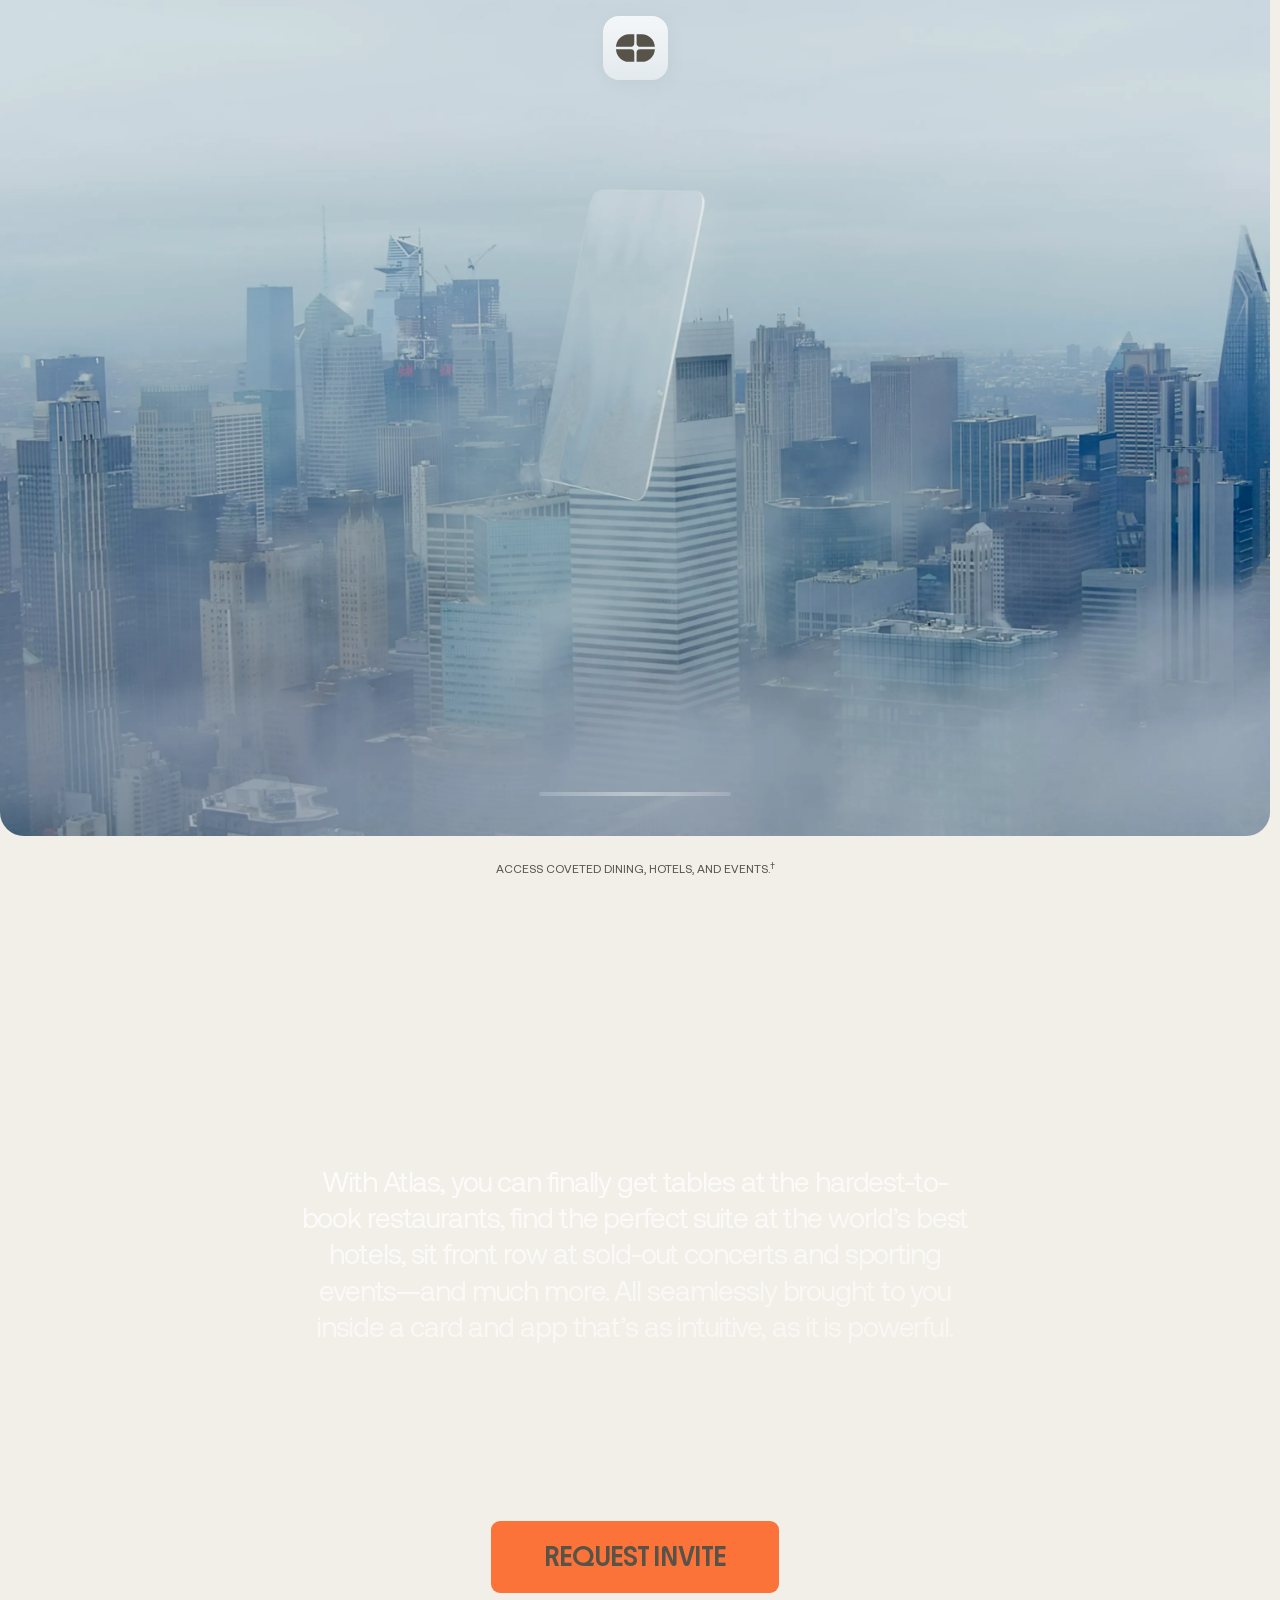
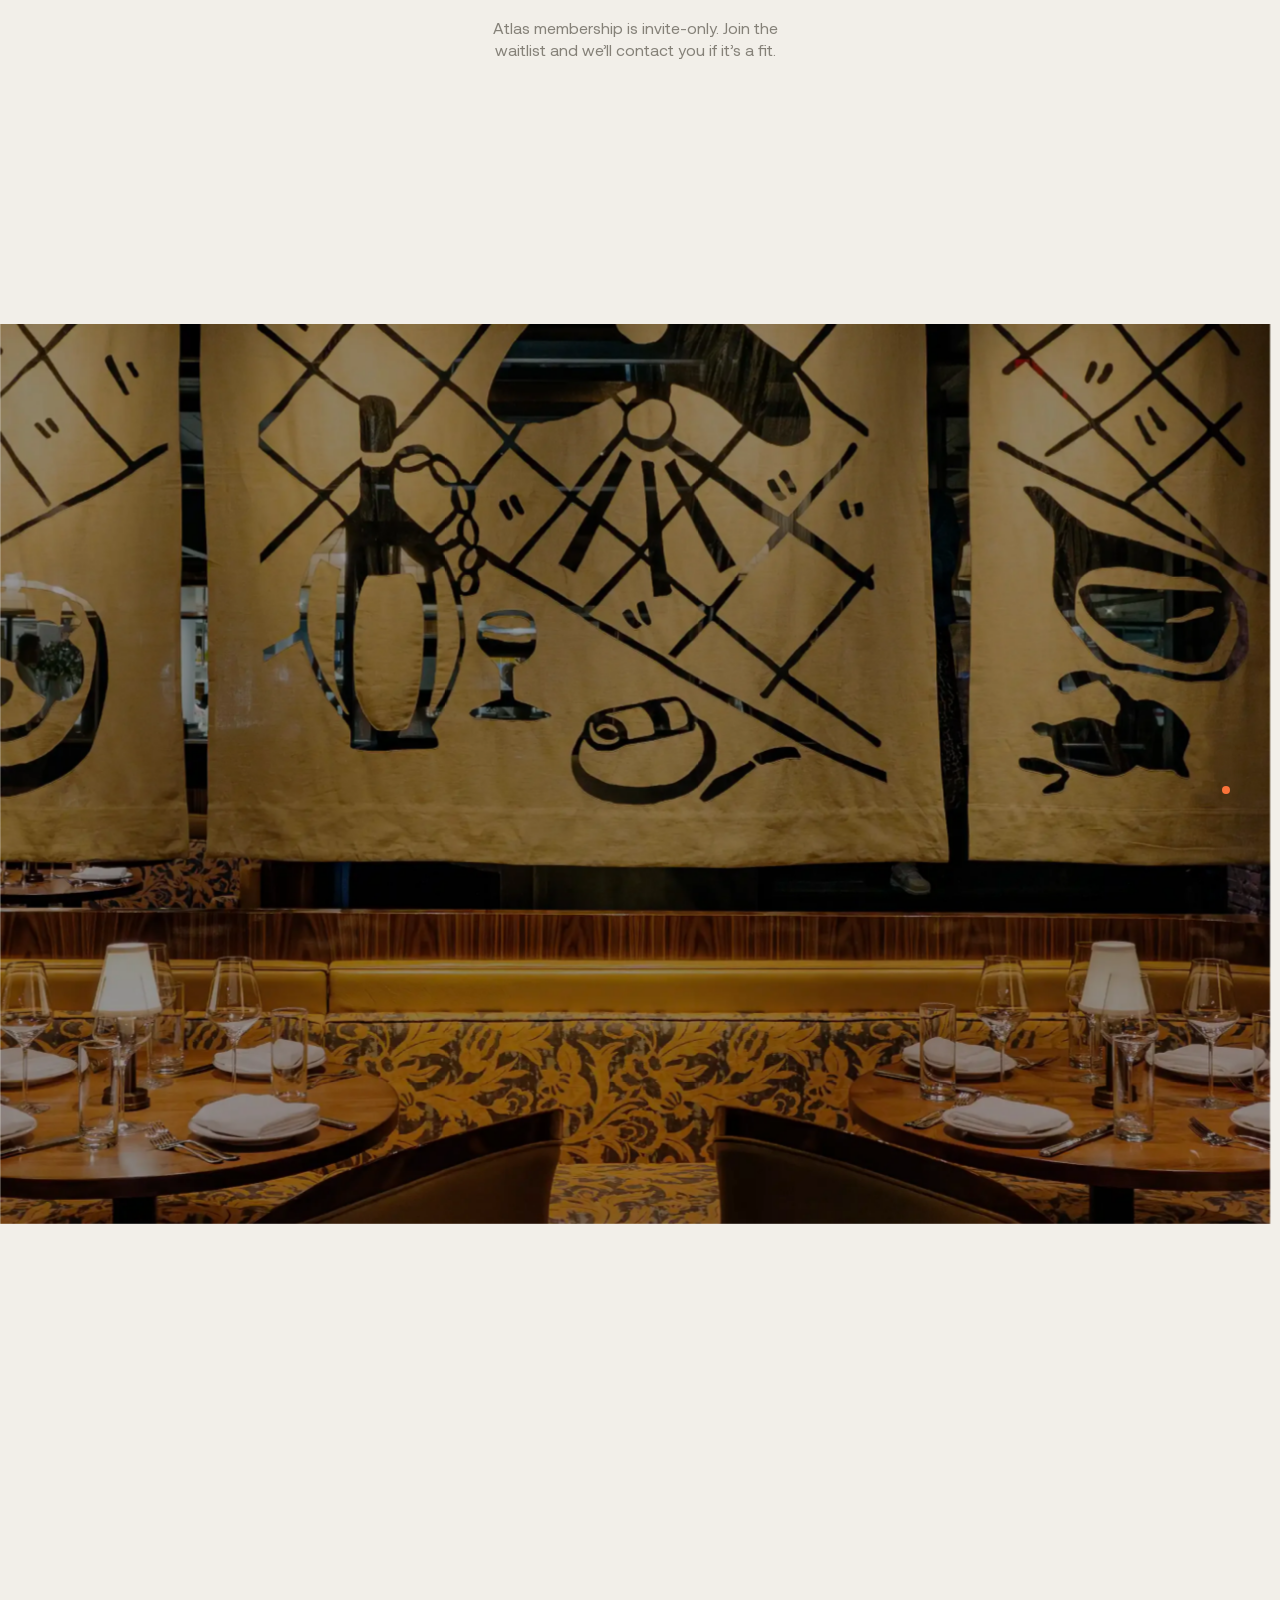
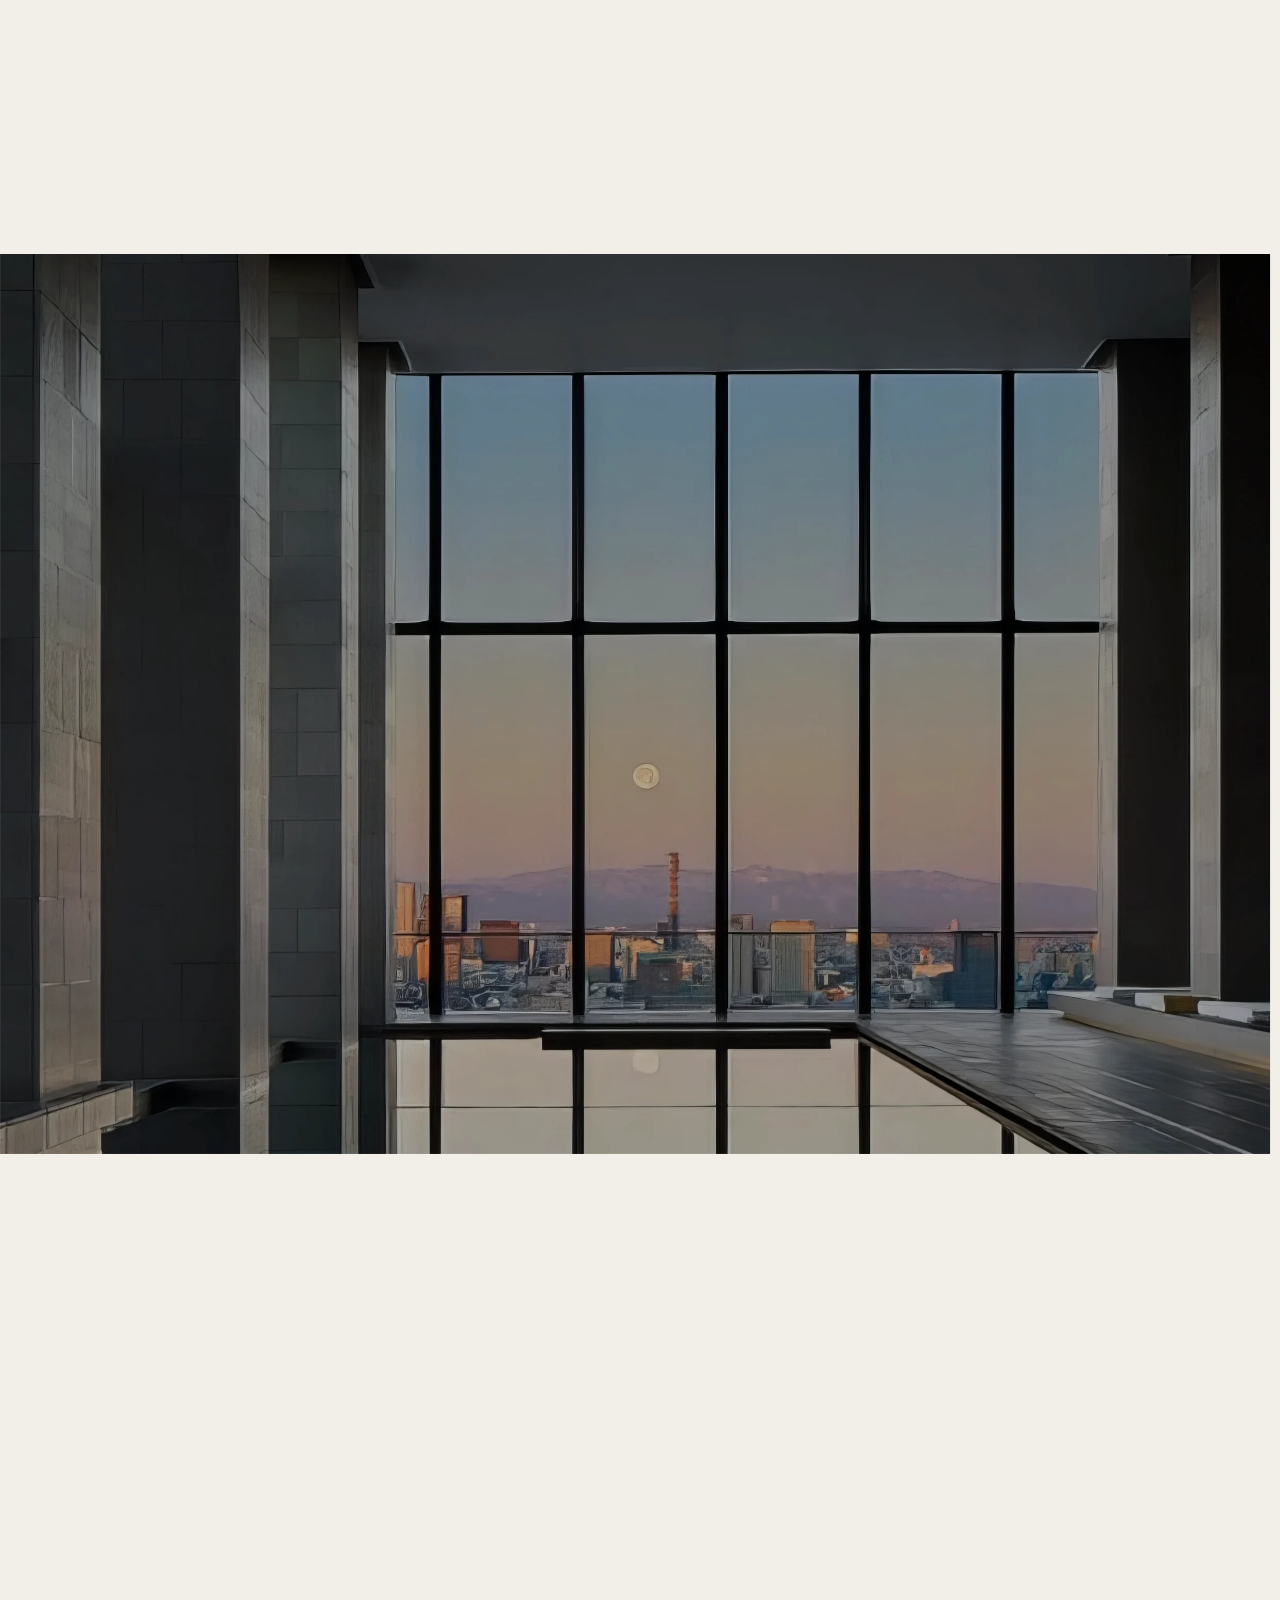
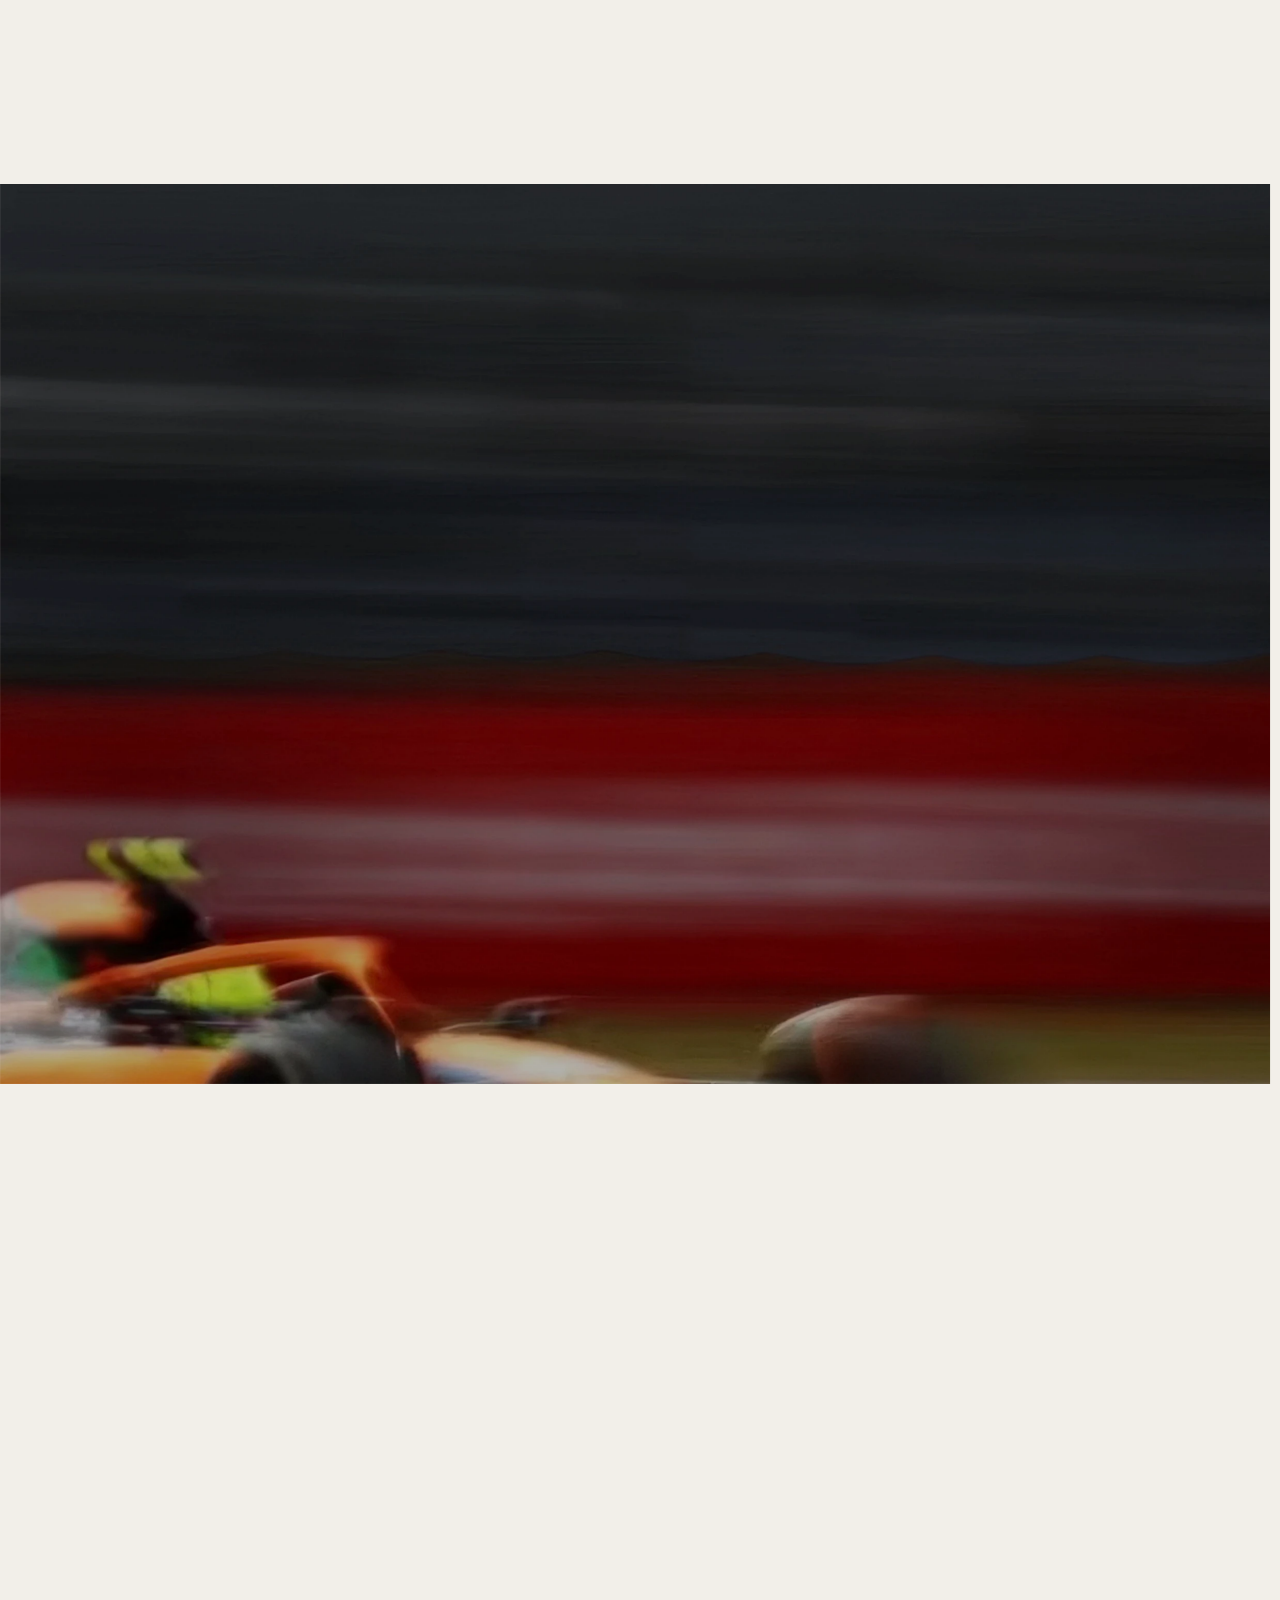
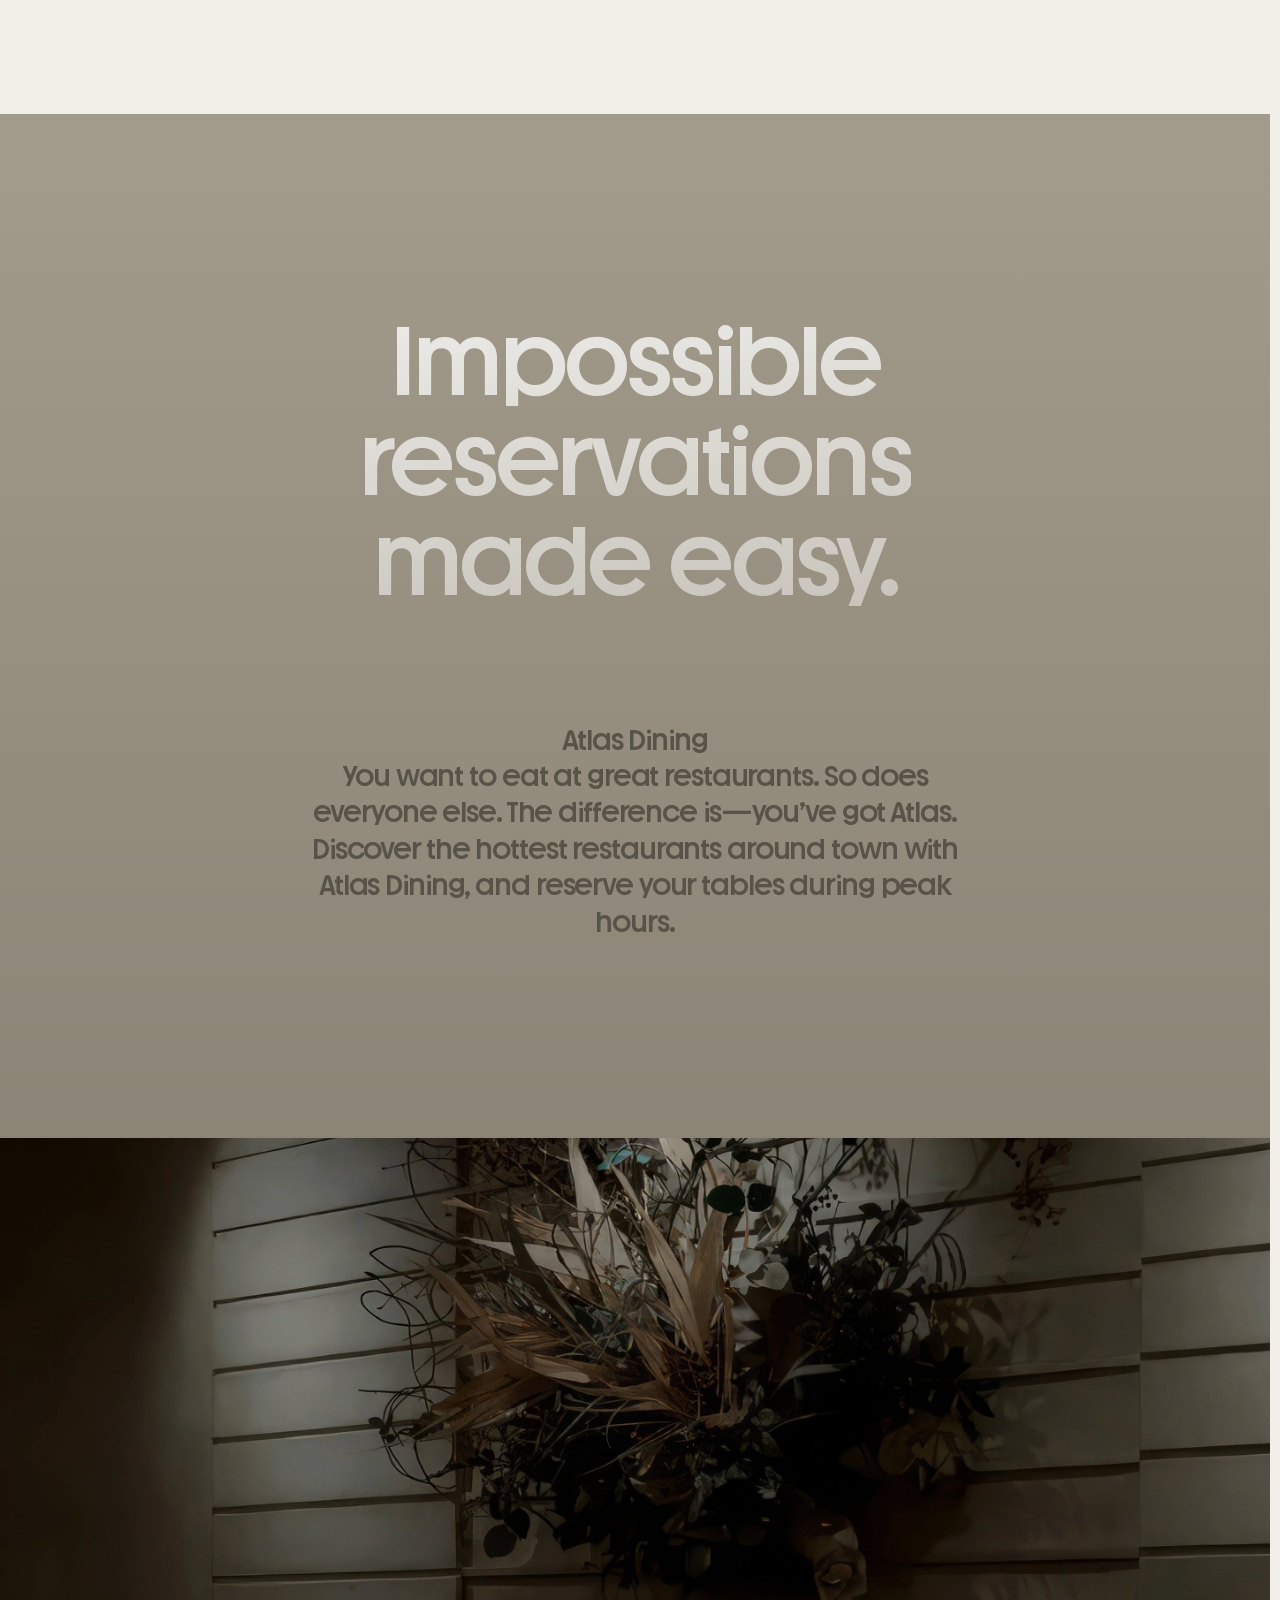
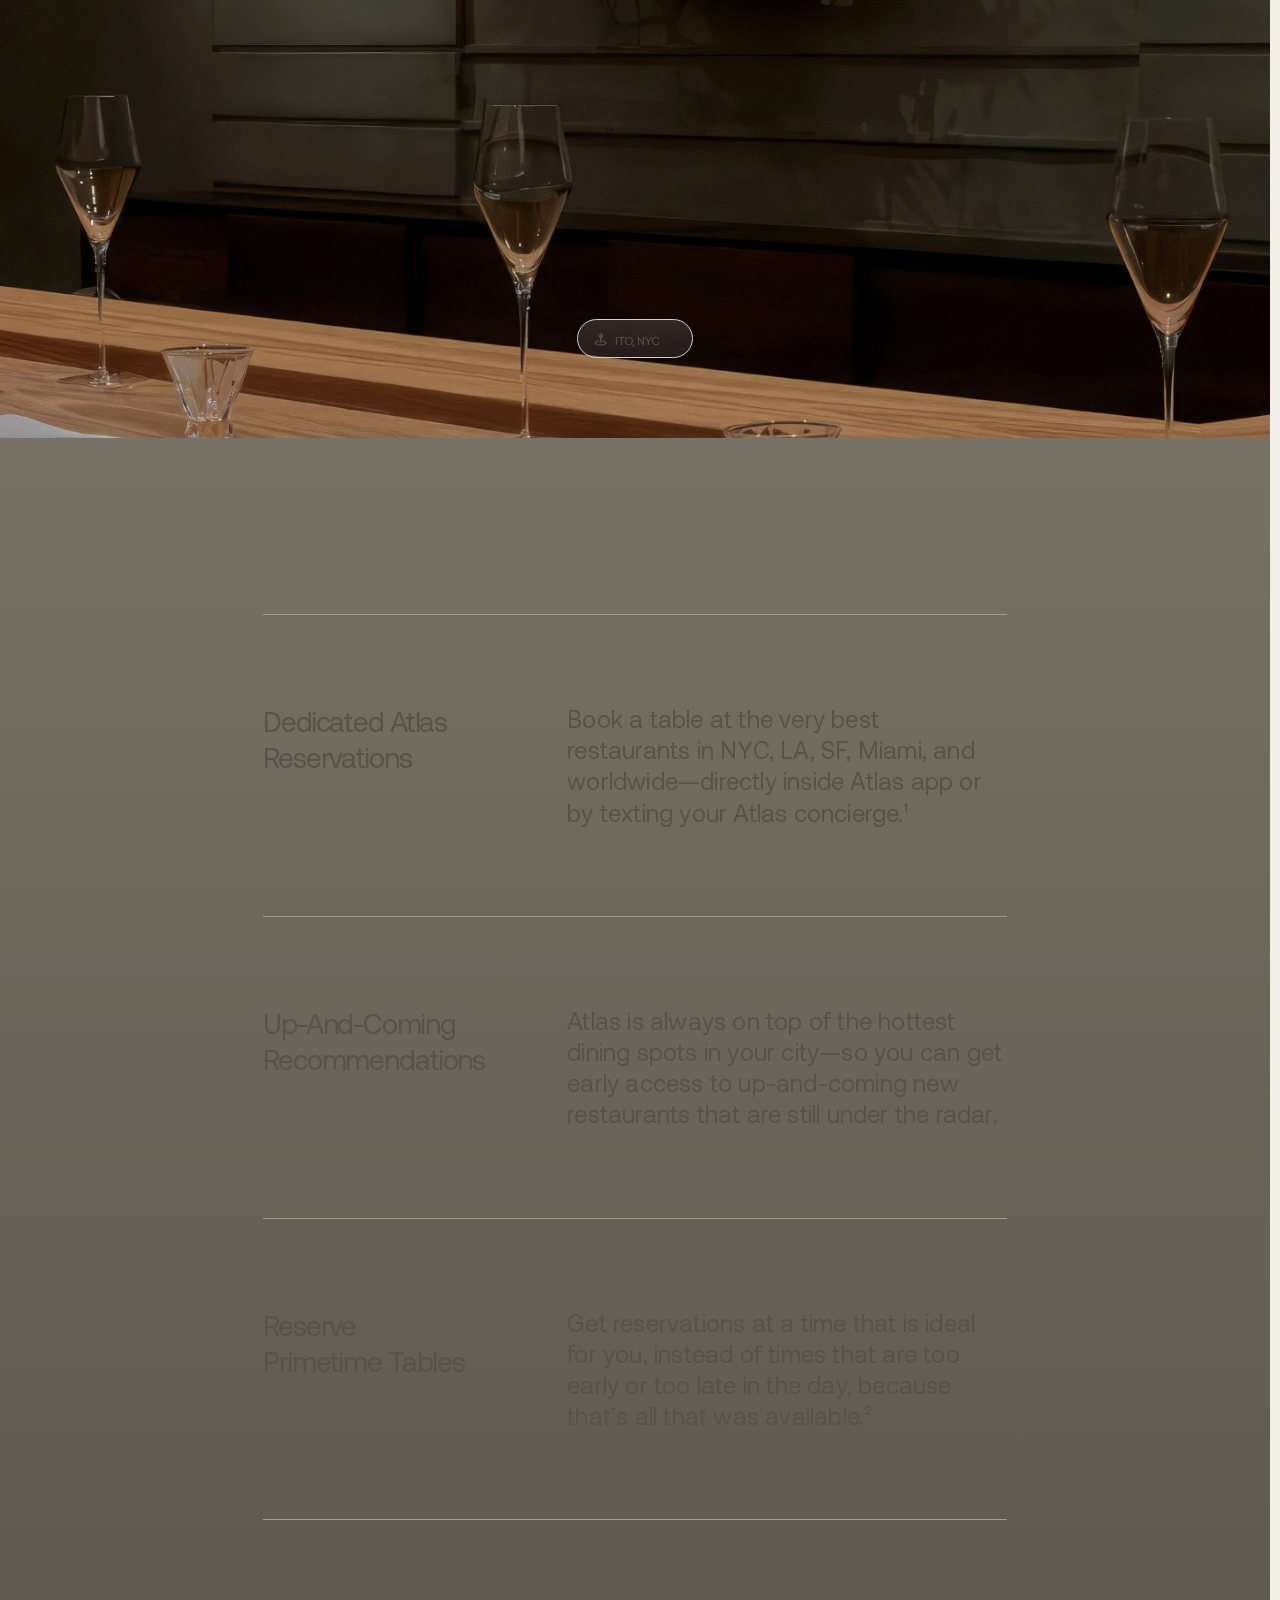
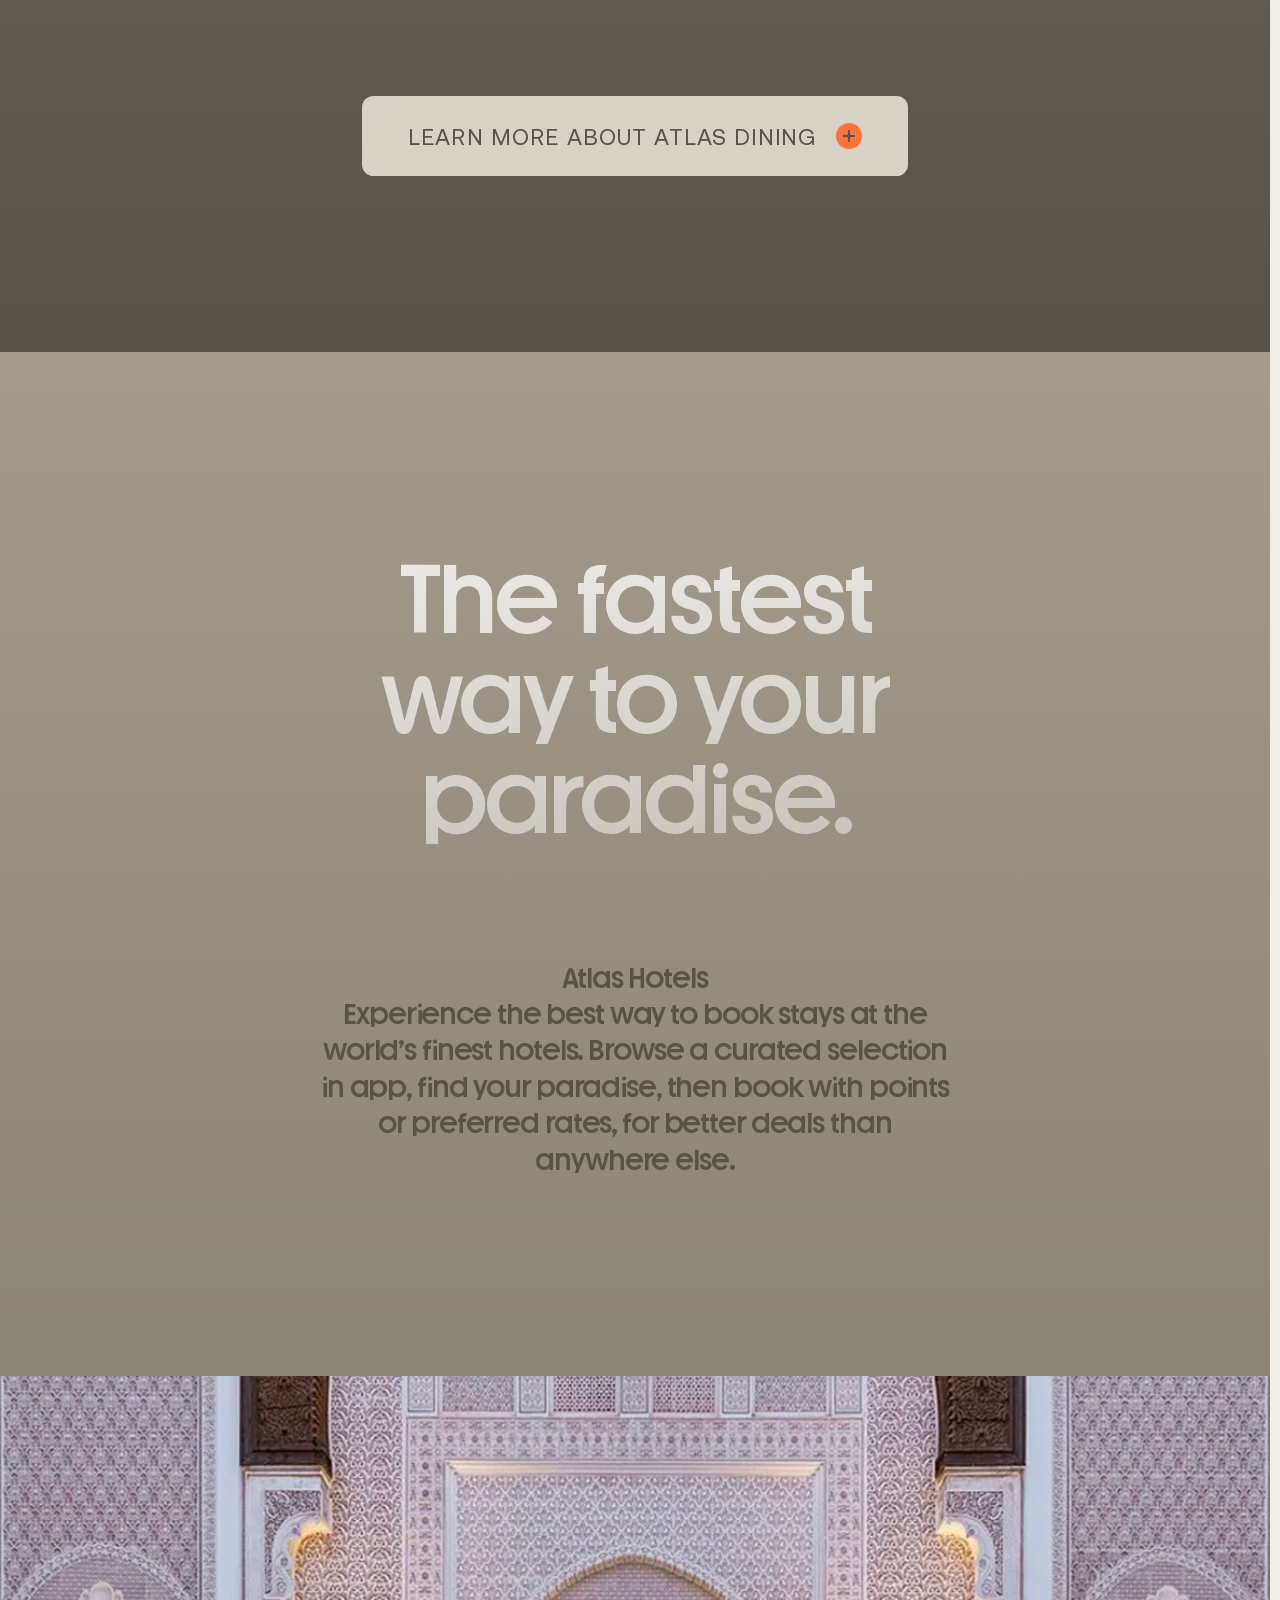
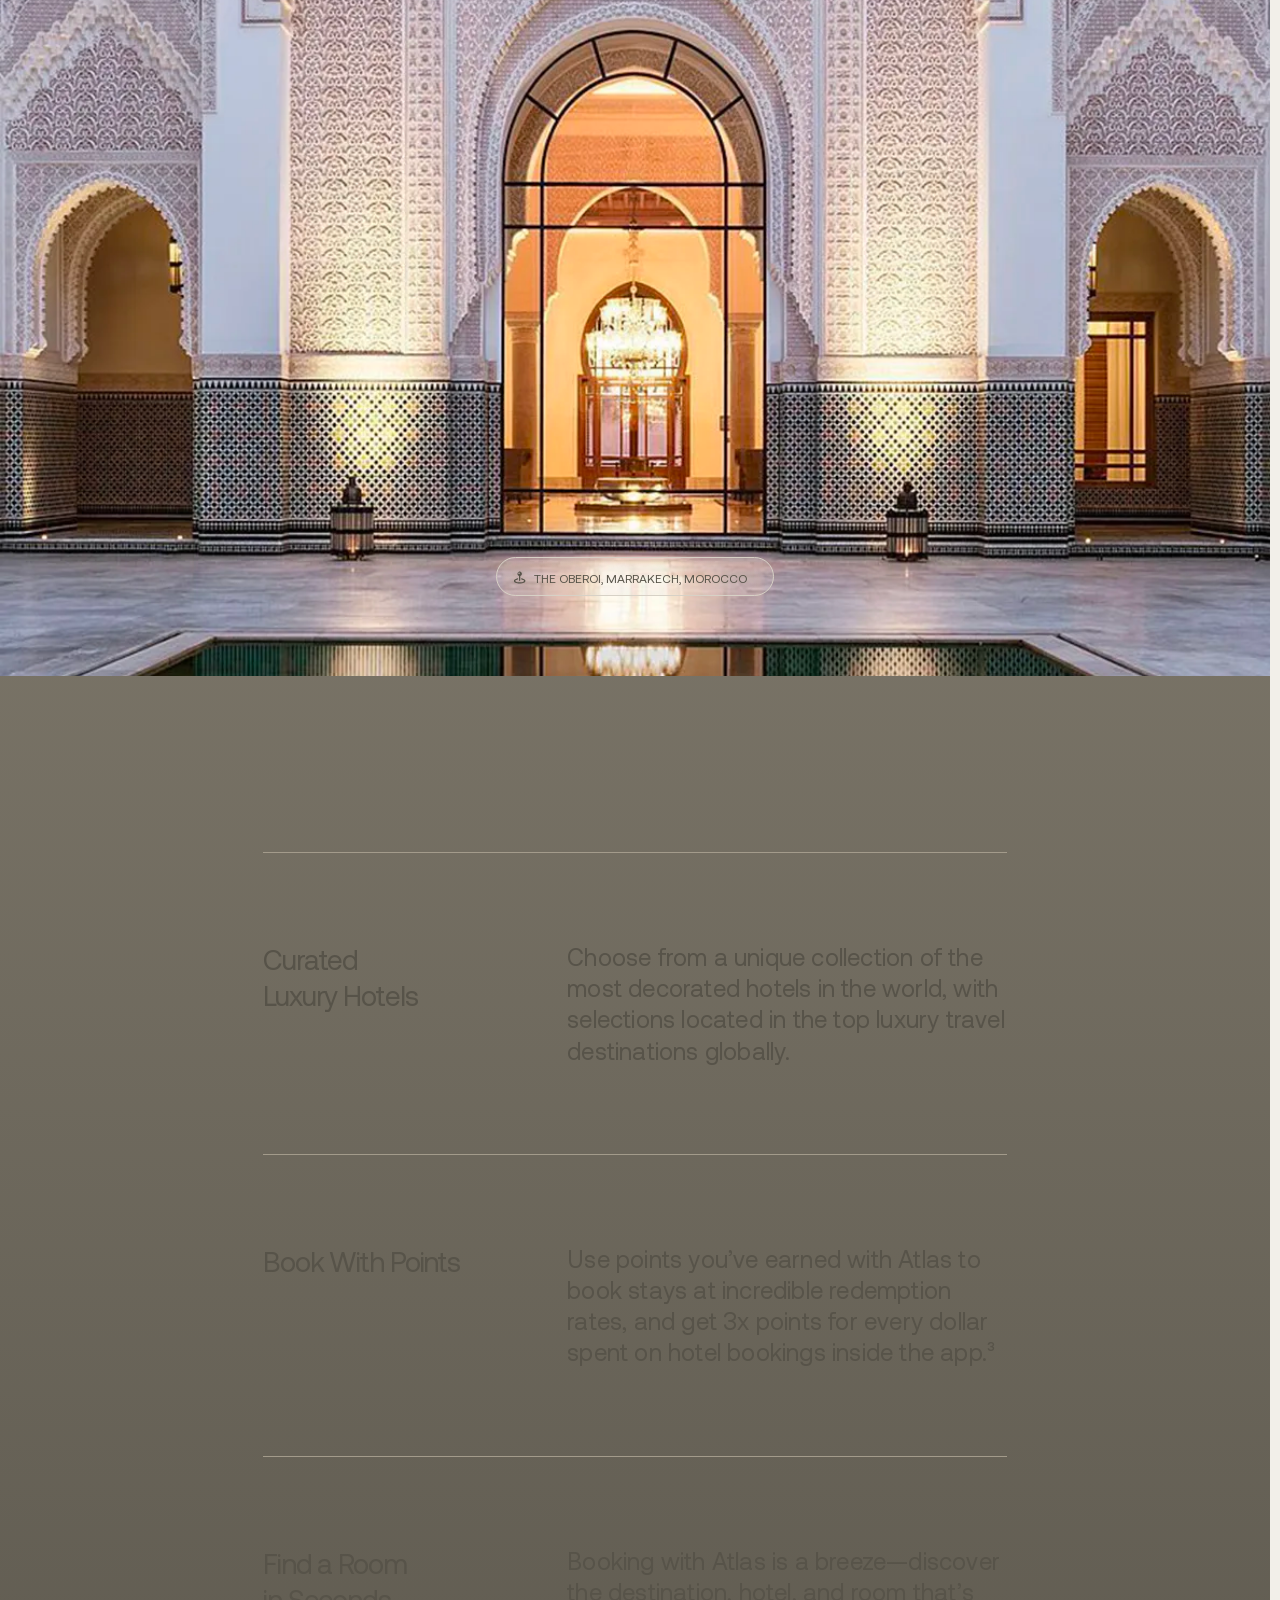
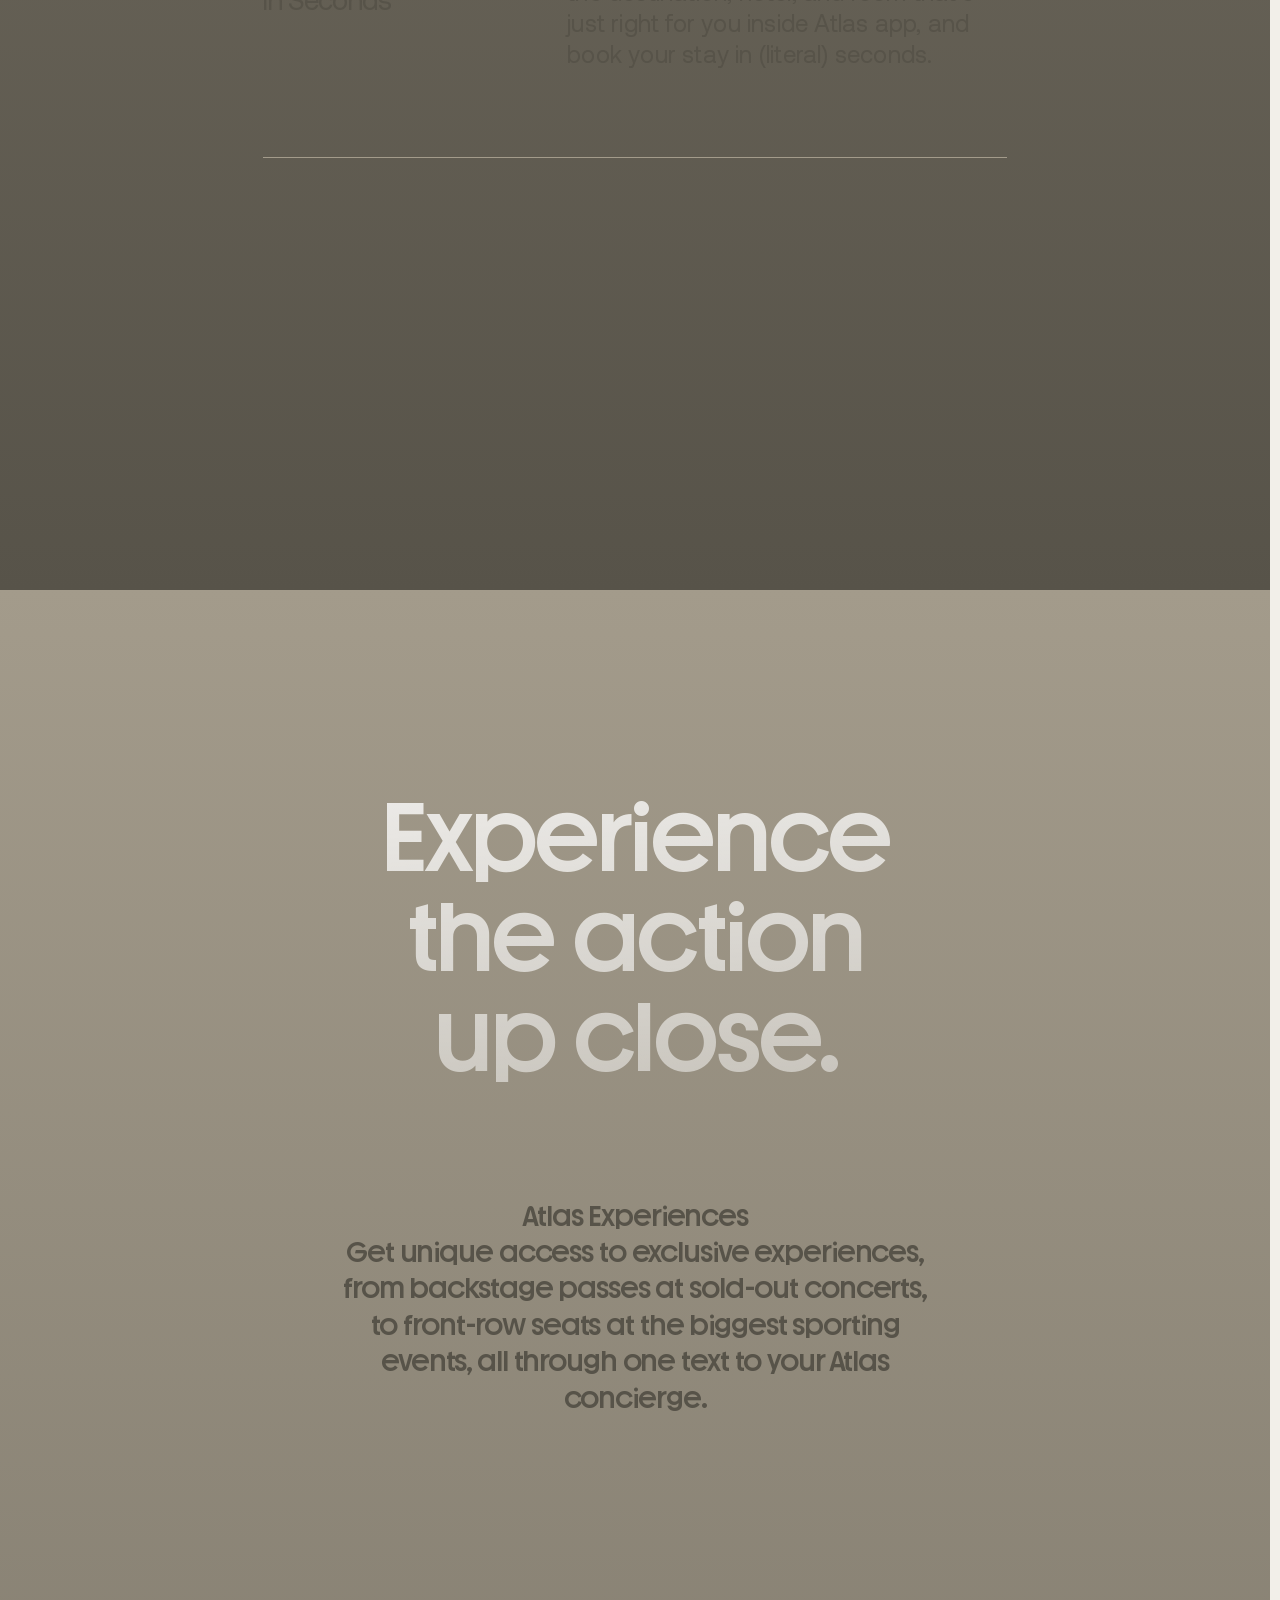
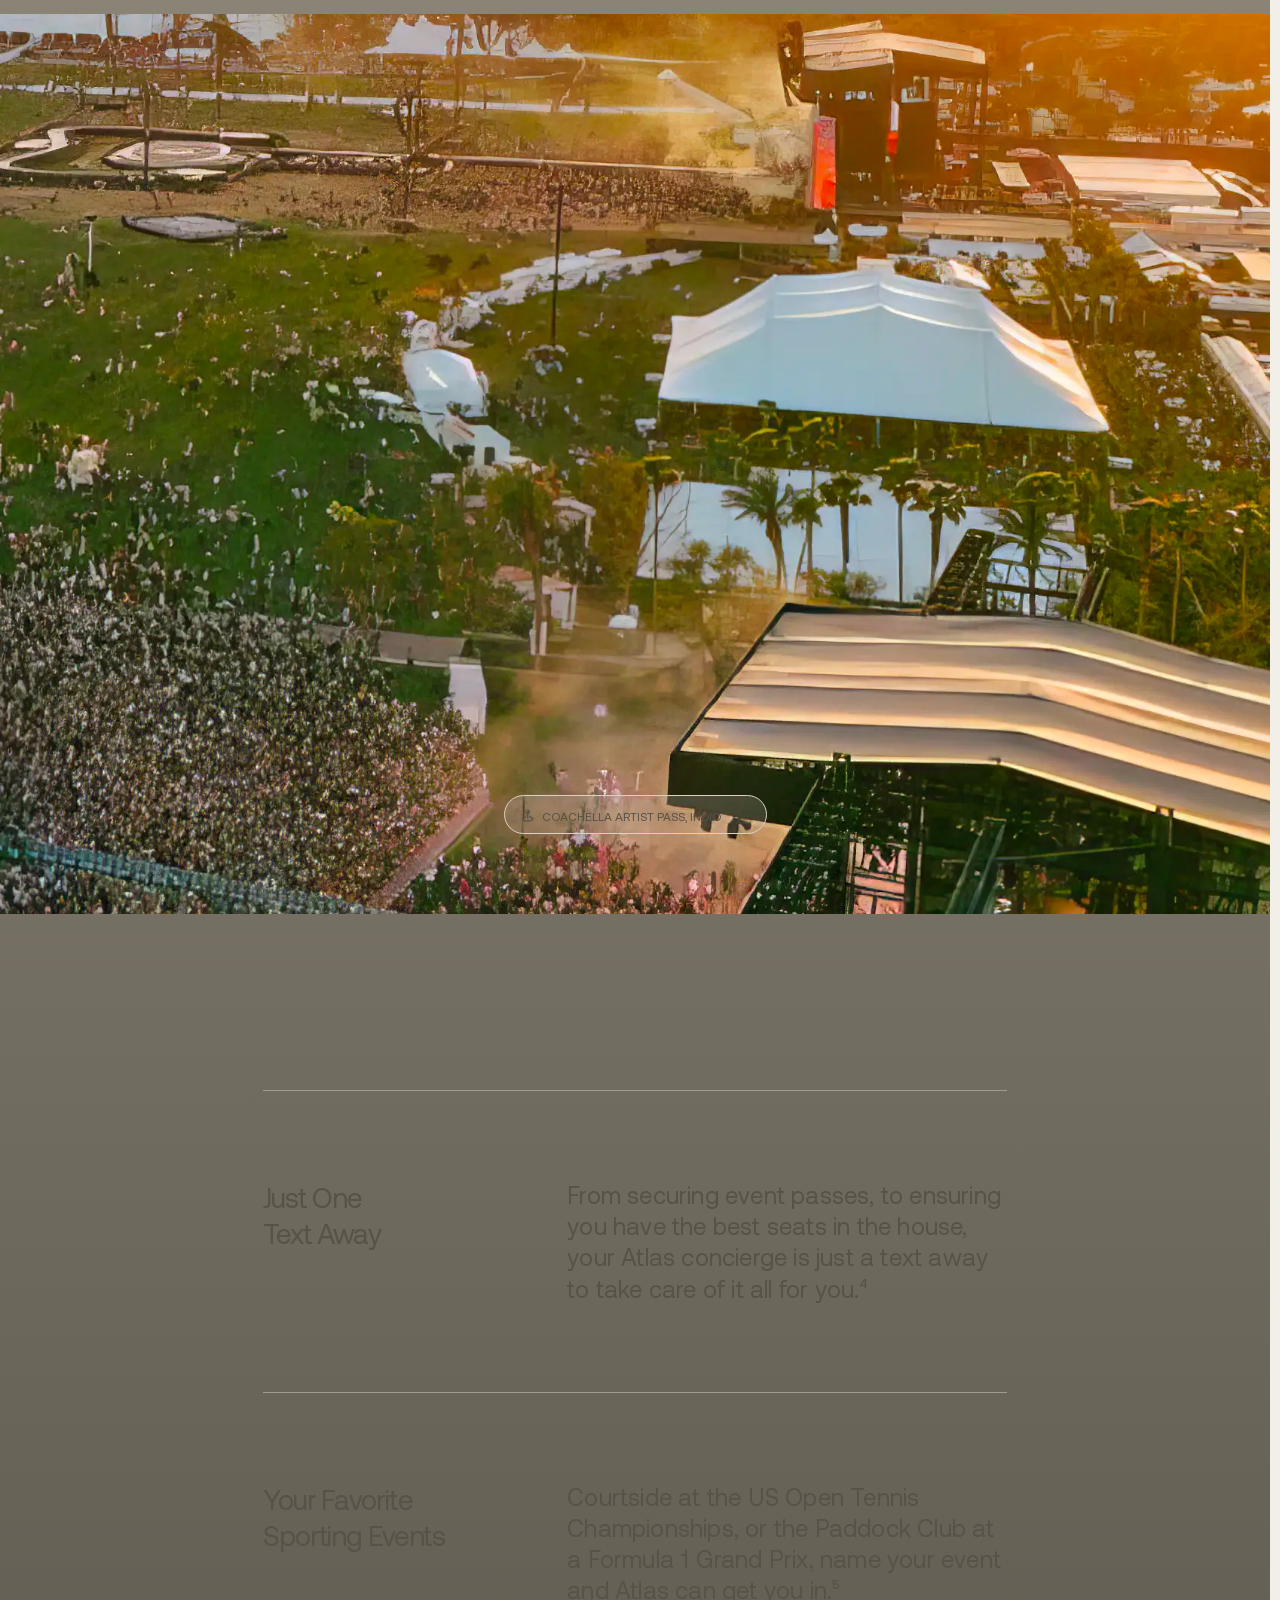
==== commit cc9cf3db: "Transform Atlas Card site to Blend (blendiow.co.uk) styling Applied comprehensive style transformati" ====
--- a/index.html
+++ b/index.html
@@ -34,6 +34,7 @@
             gtag('config', 'G-18TKFM5QKH');
       </script><!-- End Google Tag Manager -->
       <link rel="stylesheet" href="_astro/index.Bv5K9GtV.css">
+      <link rel="stylesheet" href="assets/blend-style-override.css">
       <style>
             .footnotes[data-astro-cid-aoc4gec5] {
                   counter-reset: note;
--- a/assets/blend-style-override.css
+++ b/assets/blend-style-override.css
@@ -0,0 +1,535 @@
+/* Blend Style Override - Transforming Atlas Card to Blend (blendiow.co.uk) Style */
+
+/* ====================
+   FONT FACE DECLARATIONS
+   ==================== */
+
+/* Youth - Display Font */
+@font-face {
+  font-family: 'Youth';
+  src: url('/assets/fonts-blend/Youth-Medium.woff2') format('woff2'),
+       url('/assets/fonts-blend/Youth-Medium.woff') format('woff');
+  font-weight: 500;
+  font-style: normal;
+  font-display: swap;
+}
+
+/* Aeonik - Body Font */
+@font-face {
+  font-family: 'Aeonik';
+  src: url('/assets/fonts-blend/Aeonik-Regular.woff2') format('woff2'),
+       url('/assets/fonts-blend/Aeonik-Regular.woff') format('woff');
+  font-weight: 400;
+  font-style: normal;
+  font-display: swap;
+}
+
+@font-face {
+  font-family: 'Aeonik';
+  src: url('/assets/fonts-blend/Aeonik-Bold.woff2') format('woff2'),
+       url('/assets/fonts-blend/Aeonik-Bold.woff') format('woff');
+  font-weight: 700;
+  font-style: normal;
+  font-display: swap;
+}
+
+/* Aeonik Fono - Monospace Font */
+@font-face {
+  font-family: 'Aeonik Fono';
+  src: url('/assets/fonts-blend/AeonikFonoTRIAL-Regular.woff2') format('woff2'),
+       url('/assets/fonts-blend/AeonikFonoTRIAL-Regular.woff') format('woff');
+  font-weight: 400;
+  font-style: normal;
+  font-display: swap;
+}
+
+/* ====================
+   CSS VARIABLES OVERRIDE
+   ==================== */
+
+:root {
+  /* Blend Color Palette (RGB format for opacity support) */
+  --color-orange: 251 115 57;          /* #FB7339 - Primary CTA */
+  --color-white: 242 239 233;          /* #F2EFE9 - Off-white */
+  --color-light-beige: 215 209 198;    /* #D7D1C6 - Light beige */
+  --color-dark-beige: 163 155 139;     /* #A39B8B - Dark beige */
+  --color-dark-grey: 87 83 73;         /* #575349 - Dark grey-brown */
+  --color-black: 0 0 0;                /* #000000 - Black */
+  --color-real-white: 255 255 255;     /* #FFFFFF - Pure white */
+  --color-green: 60 66 53;             /* #3C4235 - Muted green */
+
+  /* Override existing color variables */
+  --color-primary-100: rgb(251 115 57);   /* Orange replaces blue */
+  --color-primary-300: rgb(251 115 57);   /* Orange replaces dark blue */
+  --color-neutral-100: rgb(87 83 73);     /* Dark grey replaces black */
+  --color-neutral-200: rgb(163 155 139);  /* Dark beige */
+  --color-neutral-300: rgb(215 209 198);  /* Light beige */
+  --color-neutral-400: rgb(163 155 139);  /* Dark beige */
+  --color-neutral-500: rgb(87 83 73);     /* Dark grey */
+  --color-neutral-600: rgb(87 83 73);     /* Dark grey text */
+  --body-background: rgb(242 239 233);    /* Off-white background */
+  --body-color: rgb(87 83 73);            /* Dark text */
+
+  /* Blend Fonts */
+  --font-display: 'Youth', sans-serif;
+  --font-body: 'Aeonik', sans-serif;
+  --font-mono: 'Aeonik Fono', monospace;
+
+  /* Blend Easing Functions */
+  --ease-out: cubic-bezier(0.16, 1, 0.3, 1);
+  --ease-out-slow: cubic-bezier(0.33, 1, 0.68, 1);
+  --ease-in: cubic-bezier(0.12, 0, 0.39, 0);
+  --ease-in-out: cubic-bezier(0.86, 0, 0.07, 1);
+  --ease-out-back: cubic-bezier(0.175, 0.885, 0.32, 1.275);
+
+  /* Spacing */
+  --padding-container: 2rem;
+  --padding-half-container: 1rem;
+}
+
+/* ====================
+   BODY & BACKGROUND
+   ==================== */
+
+body {
+  background-color: rgb(var(--color-white)) !important;  /* #F2EFE9 off-white */
+  color: rgb(var(--color-dark-grey)) !important;         /* #575349 dark text */
+  font-family: var(--font-body) !important;
+}
+
+/* ====================
+   TYPOGRAPHY
+   ==================== */
+
+/* Headings */
+h1, h2, h3, h4, h5, h6,
+.font-title-1,
+.font-title-2,
+.font-title-3,
+.font-title-4 {
+  font-family: var(--font-display) !important;
+  font-weight: 500 !important;
+  color: rgb(var(--color-dark-grey)) !important;
+  letter-spacing: -0.04em !important;
+}
+
+/* Body text */
+p, span, div, a, li,
+.font-body,
+.font-subtitle-2 {
+  font-family: var(--font-body) !important;
+  color: rgb(var(--color-dark-grey)) !important;
+}
+
+/* Monospace/Technical text */
+.font-tech-footer,
+.font-footnote,
+code, pre {
+  font-family: var(--font-mono) !important;
+  color: rgb(var(--color-dark-grey)) !important;
+}
+
+/* ====================
+   BUTTONS
+   ==================== */
+
+/* Primary Button - Orange */
+button,
+.btn,
+.button,
+[class*="button"],
+.link[data-astro-cid-5inhirvf] {
+  background-color: rgb(var(--color-orange)) !important;  /* #FB7339 */
+  color: rgb(var(--color-white)) !important;
+  border-radius: 0.5em !important;
+  border: none !important;
+  padding: 1.5em 2em !important;
+  font-family: var(--font-body) !important;
+  font-weight: 400 !important;
+  text-transform: uppercase !important;
+  letter-spacing: 0.05em !important;
+  transition: all 0.4s cubic-bezier(0.4, 0, 0.2, 1) !important;
+}
+
+button:hover,
+.btn:hover,
+.button:hover,
+[class*="button"]:hover,
+.link[data-astro-cid-5inhirvf]:hover {
+  transform: scale(1.05) !important;
+  background-color: rgba(var(--color-orange), 0.9) !important;
+}
+
+/* Secondary Button - Light Beige */
+.button-secondary,
+.btn-secondary {
+  background-color: rgb(var(--color-light-beige)) !important;  /* #D7D1C6 */
+  color: rgb(var(--color-dark-grey)) !important;
+}
+
+.button-secondary:hover,
+.btn-secondary:hover {
+  background-color: rgb(var(--color-dark-beige)) !important;  /* #A39B8B */
+  color: rgb(var(--color-white)) !important;
+}
+
+/* Outline Button */
+.button-outline {
+  background-color: transparent !important;
+  border: 1.5px solid rgb(var(--color-dark-grey)) !important;
+  color: rgb(var(--color-dark-grey)) !important;
+}
+
+.button-outline:hover {
+  background-color: rgb(var(--color-dark-grey)) !important;
+  color: rgb(var(--color-white)) !important;
+}
+
+/* Dialog/Modal Buttons */
+.btn.svelte-1np6nuj {
+  background-color: rgb(var(--color-light-beige)) !important;
+  color: rgb(var(--color-dark-grey)) !important;
+  border-radius: 0.5em !important;
+}
+
+.btn.svelte-1np6nuj:hover,
+.btn.svelte-1np6nuj:focus-visible {
+  background-color: rgb(var(--color-dark-beige)) !important;
+}
+
+/* Close Button */
+.close-btn.svelte-1np6nuj {
+  background-color: rgb(var(--color-light-beige)) !important;
+  color: rgb(var(--color-dark-grey)) !important;
+}
+
+.close-btn.svelte-1np6nuj:hover {
+  background-color: rgb(var(--color-dark-beige)) !important;
+}
+
+/* ====================
+   LINKS
+   ==================== */
+
+a {
+  color: rgb(var(--color-orange)) !important;
+  text-decoration: none;
+  transition: color 0.4s cubic-bezier(0.4, 0, 0.2, 1);
+}
+
+a:hover {
+  color: rgb(var(--color-dark-grey)) !important;
+  text-decoration: underline;
+}
+
+.link[data-astro-cid-erzklfjd] {
+  border-color: rgb(var(--color-dark-grey)) !important;
+  color: rgb(var(--color-dark-grey)) !important;
+  background-color: transparent !important;
+}
+
+.link[data-astro-cid-erzklfjd]:hover,
+.link[data-astro-cid-erzklfjd]:focus-visible {
+  border-color: rgb(var(--color-orange)) !important;
+  background-color: rgb(var(--color-orange)) !important;
+  color: rgb(var(--color-white)) !important;
+}
+
+/* ====================
+   BACKGROUNDS & SECTIONS
+   ==================== */
+
+/* Card/Panel backgrounds */
+.card,
+[class*="card"],
+section {
+  background-color: #FDFDFD !important;  /* Near-white */
+  color: rgb(var(--color-dark-grey)) !important;
+}
+
+/* Dialog/Modal backgrounds */
+.dialog.svelte-1np6nuj {
+  background-color: rgb(var(--color-white)) !important;  /* #F2EFE9 */
+}
+
+.card.svelte-1np6nuj {
+  background-color: rgb(var(--color-white)) !important;
+  border: 1px solid rgb(var(--color-light-beige)) !important;
+}
+
+/* Backdrop */
+.dialog[open].svelte-1np6nuj::backdrop {
+  background-color: rgba(var(--color-dark-grey), 0.5) !important;
+  backdrop-filter: blur(105px) !important;
+}
+
+/* ====================
+   BORDERS
+   ==================== */
+
+/* Update border colors to match Blend palette */
+*[class*="border"],
+input,
+select,
+textarea {
+  border-color: rgb(var(--color-light-beige)) !important;
+}
+
+*[class*="border"]:hover,
+input:hover,
+select:hover,
+textarea:hover {
+  border-color: rgb(var(--color-dark-beige)) !important;
+}
+
+*[class*="border"]:focus,
+input:focus,
+select:focus,
+textarea:focus {
+  border-color: rgb(var(--color-orange)) !important;
+  outline: none !important;
+}
+
+/* ====================
+   FORMS
+   ==================== */
+
+input,
+select,
+textarea {
+  background-color: #FDFDFD !important;
+  color: rgb(var(--color-dark-grey)) !important;
+  border: 1px solid rgb(var(--color-light-beige)) !important;
+  border-radius: 0.5em !important;
+  padding: 1em !important;
+  font-family: var(--font-body) !important;
+  font-size: 1.25em !important;
+}
+
+input::placeholder,
+textarea::placeholder {
+  color: rgb(var(--color-dark-beige)) !important;
+}
+
+input:focus,
+select:focus,
+textarea:focus {
+  border-color: rgb(var(--color-orange)) !important;
+  outline: 2px solid rgba(var(--color-orange), 0.2) !important;
+  outline-offset: 2px;
+}
+
+/* ====================
+   IMAGE POPUP
+   ==================== */
+
+.image-popup.svelte-1tt7ypl {
+  background-color: rgba(var(--color-light-beige), 0.3) !important;
+  backdrop-filter: blur(105px) !important;
+  border: 1px solid rgb(var(--color-light-beige)) !important;
+  color: rgb(var(--color-dark-grey)) !important;
+}
+
+.image-popup.svelte-1tt7ypl:hover,
+.image-popup.svelte-1tt7ypl:focus-visible {
+  background-color: rgba(var(--color-dark-beige), 0.5) !important;
+}
+
+/* ====================
+   GRADIENTS & EFFECTS
+   ==================== */
+
+/* Replace dark gradients with light Blend-style backgrounds */
+[style*="linear-gradient"] {
+  background-image: linear-gradient(to bottom, #EFEDE9, #E1DED8) !important;
+}
+
+/* Fade effects */
+.fade-to-black[data-astro-cid-2v5op3b7]:after {
+  box-shadow: inset 0 0 384px 160px rgb(var(--color-white)) !important;
+}
+
+/* ====================
+   VIDEO CONTAINERS
+   ==================== */
+
+.video-wrapper[data-astro-cid-fdiklsgk] {
+  background-color: rgb(var(--color-light-beige)) !important;
+}
+
+/* ====================
+   NAVIGATION & MENU
+   ==================== */
+
+nav,
+.nav,
+[class*="nav"],
+[class*="menu"] {
+  background-color: rgba(var(--color-white), 0.9) !important;
+  backdrop-filter: blur(54px) !important;
+  border-bottom: 1px solid rgb(var(--color-light-beige)) !important;
+}
+
+nav a,
+.nav a,
+[class*="nav"] a,
+[class*="menu"] a {
+  color: rgb(var(--color-dark-grey)) !important;
+}
+
+nav a:hover,
+.nav a:hover,
+[class*="nav"] a:hover,
+[class*="menu"] a:hover {
+  color: rgb(var(--color-orange)) !important;
+}
+
+/* ====================
+   FOOTER
+   ==================== */
+
+footer,
+.footer,
+[data-astro-cid-lejjx2fa] {
+  background-color: rgb(var(--color-light-beige)) !important;
+  color: rgb(var(--color-dark-grey)) !important;
+  border-top: 1px solid rgb(var(--color-dark-beige)) !important;
+}
+
+footer a,
+.footer a {
+  color: rgb(var(--color-dark-grey)) !important;
+}
+
+footer a:hover,
+.footer a:hover {
+  color: rgb(var(--color-orange)) !important;
+}
+
+/* ====================
+   SCROLLBAR
+   ==================== */
+
+* {
+  scrollbar-color: rgb(var(--color-dark-beige)) rgb(var(--color-light-beige)) !important;
+}
+
+::-webkit-scrollbar {
+  width: 8px;
+  height: 8px;
+}
+
+::-webkit-scrollbar-track {
+  background: rgb(var(--color-light-beige));
+}
+
+::-webkit-scrollbar-thumb {
+  background: rgb(var(--color-dark-beige));
+  border-radius: 4px;
+}
+
+::-webkit-scrollbar-thumb:hover {
+  background: rgb(var(--color-dark-grey));
+}
+
+/* ====================
+   ACCORDION SECTIONS
+   ==================== */
+
+.AccordionSection_button__8Nees,
+[class*="AccordionSection"] button {
+  background-color: rgb(var(--color-dark-beige)) !important;  /* #A39B8B */
+  color: #FDFDFD !important;
+  border-radius: 0.5em !important;
+  padding: 1.54em !important;
+}
+
+.AccordionSection_button__8Nees:hover {
+  background-color: rgb(var(--color-dark-grey)) !important;
+  transform: scale(1.04);
+}
+
+/* ====================
+   PAGINATION & INDICATORS
+   ==================== */
+
+.pagination-indicator[data-astro-cid-zs6k2ebs] {
+  background-color: rgba(var(--color-light-beige), 0.5) !important;
+  backdrop-filter: blur(20px) !important;
+}
+
+.pagination-indicator[data-astro-cid-zs6k2ebs] > div {
+  background-color: rgba(var(--color-dark-grey), 0.3) !important;
+}
+
+.pagination-indicator[data-astro-cid-zs6k2ebs] > div.active {
+  background-color: rgb(var(--color-orange)) !important;
+}
+
+/* ====================
+   RESPONSIVE ADJUSTMENTS
+   ==================== */
+
+@media (min-width: 768px) {
+  :root {
+    --padding-container: 2.5rem;
+  }
+}
+
+@media (min-width: 1024px) {
+  body {
+    font-size: 18px;
+  }
+}
+
+/* ====================
+   UTILITY OVERRIDES
+   ==================== */
+
+/* Override any remaining dark theme elements */
+.dark,
+[data-theme="dark"],
+body[data-theme="dark"] {
+  background-color: rgb(var(--color-white)) !important;
+  color: rgb(var(--color-dark-grey)) !important;
+}
+
+/* Ensure text is always readable */
+* {
+  color: rgb(var(--color-dark-grey));
+}
+
+h1, h2, h3, h4, h5, h6,
+.title,
+[class*="title"],
+[class*="heading"] {
+  color: rgb(var(--color-dark-grey)) !important;
+}
+
+/* ====================
+   ANIMATION UPDATES
+   ==================== */
+
+/* Update animation colors */
+@keyframes fade-in {
+  0% { opacity: 0; }
+  35% { opacity: 0; }
+  65% { opacity: 1; }
+  to { opacity: 1; }
+}
+
+@keyframes fade-out {
+  0% { opacity: 1; }
+  35% { opacity: 1; }
+  65% { opacity: 0; }
+  to { opacity: 0; }
+}
+
+/* Smooth all transitions */
+* {
+  transition-timing-function: var(--ease-out) !important;
+}
+
+/* ====================
+   END OF BLEND STYLE OVERRIDE
+   ==================== */
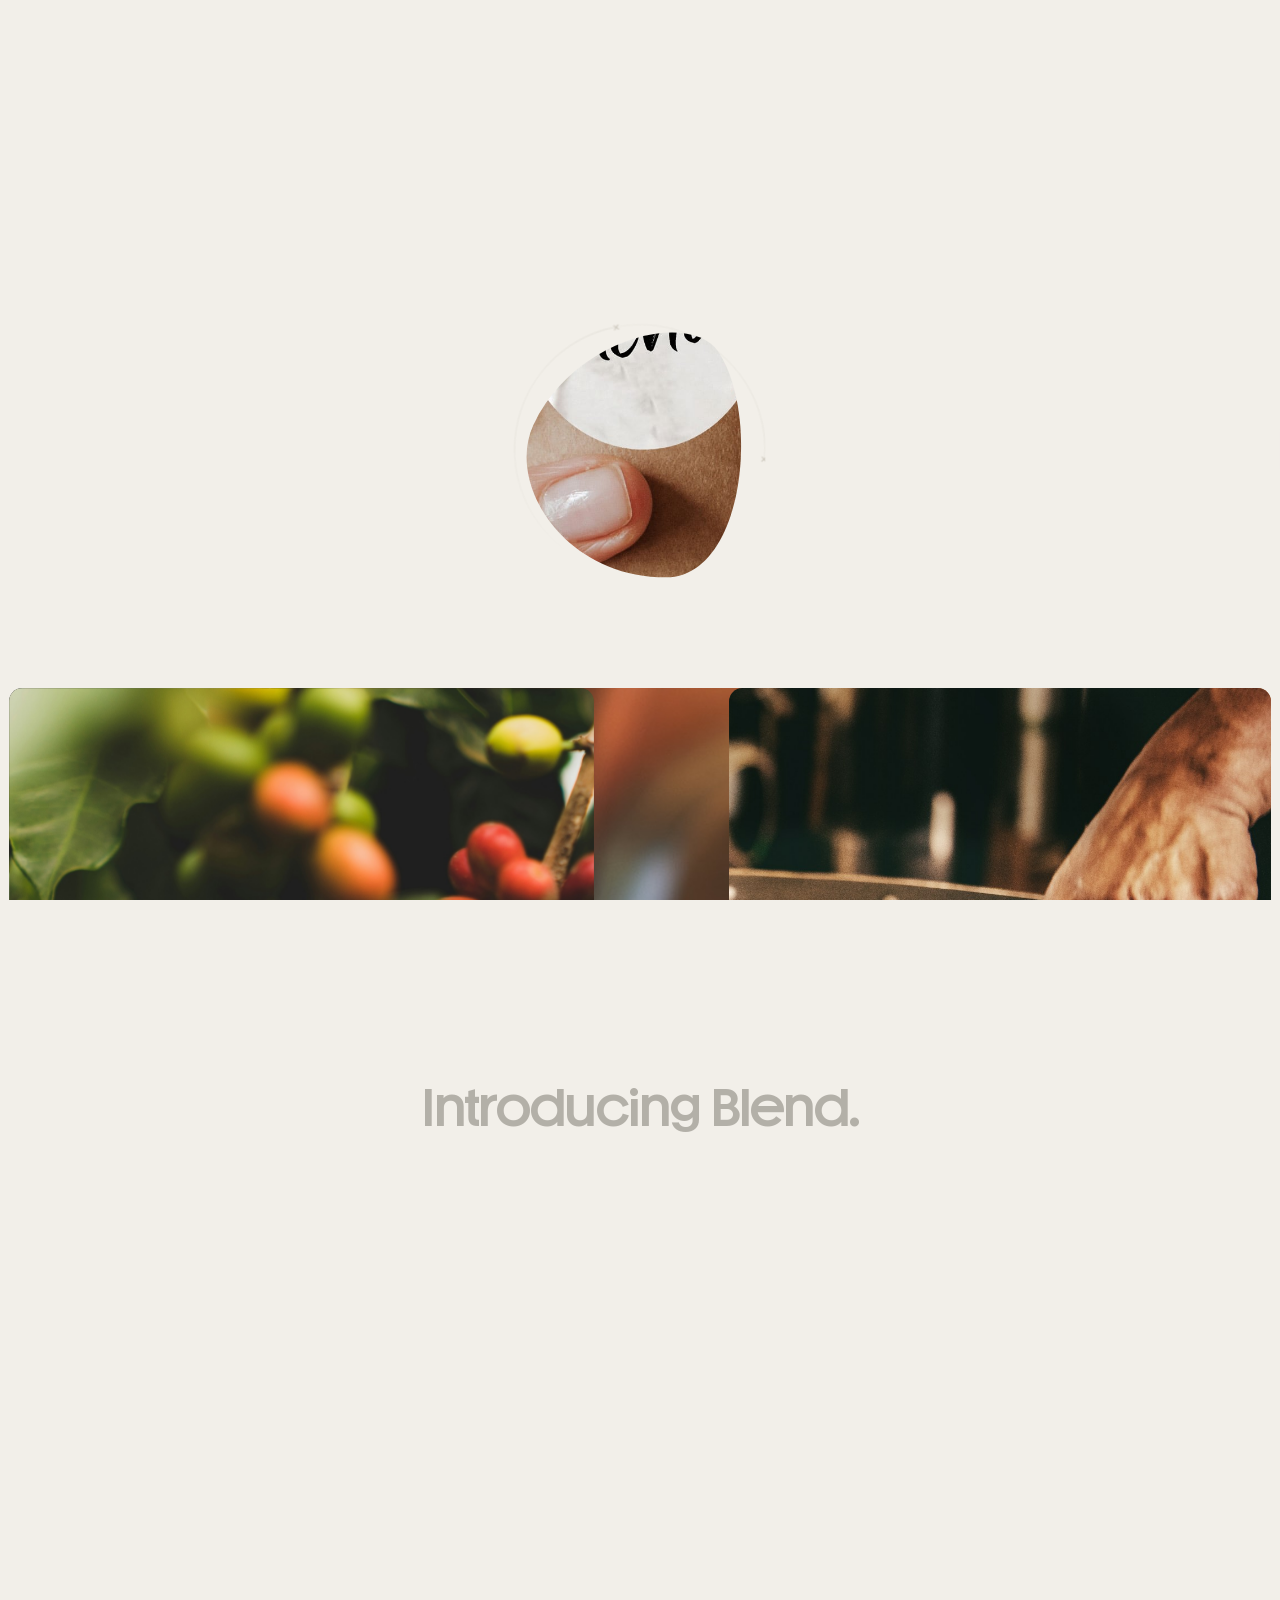
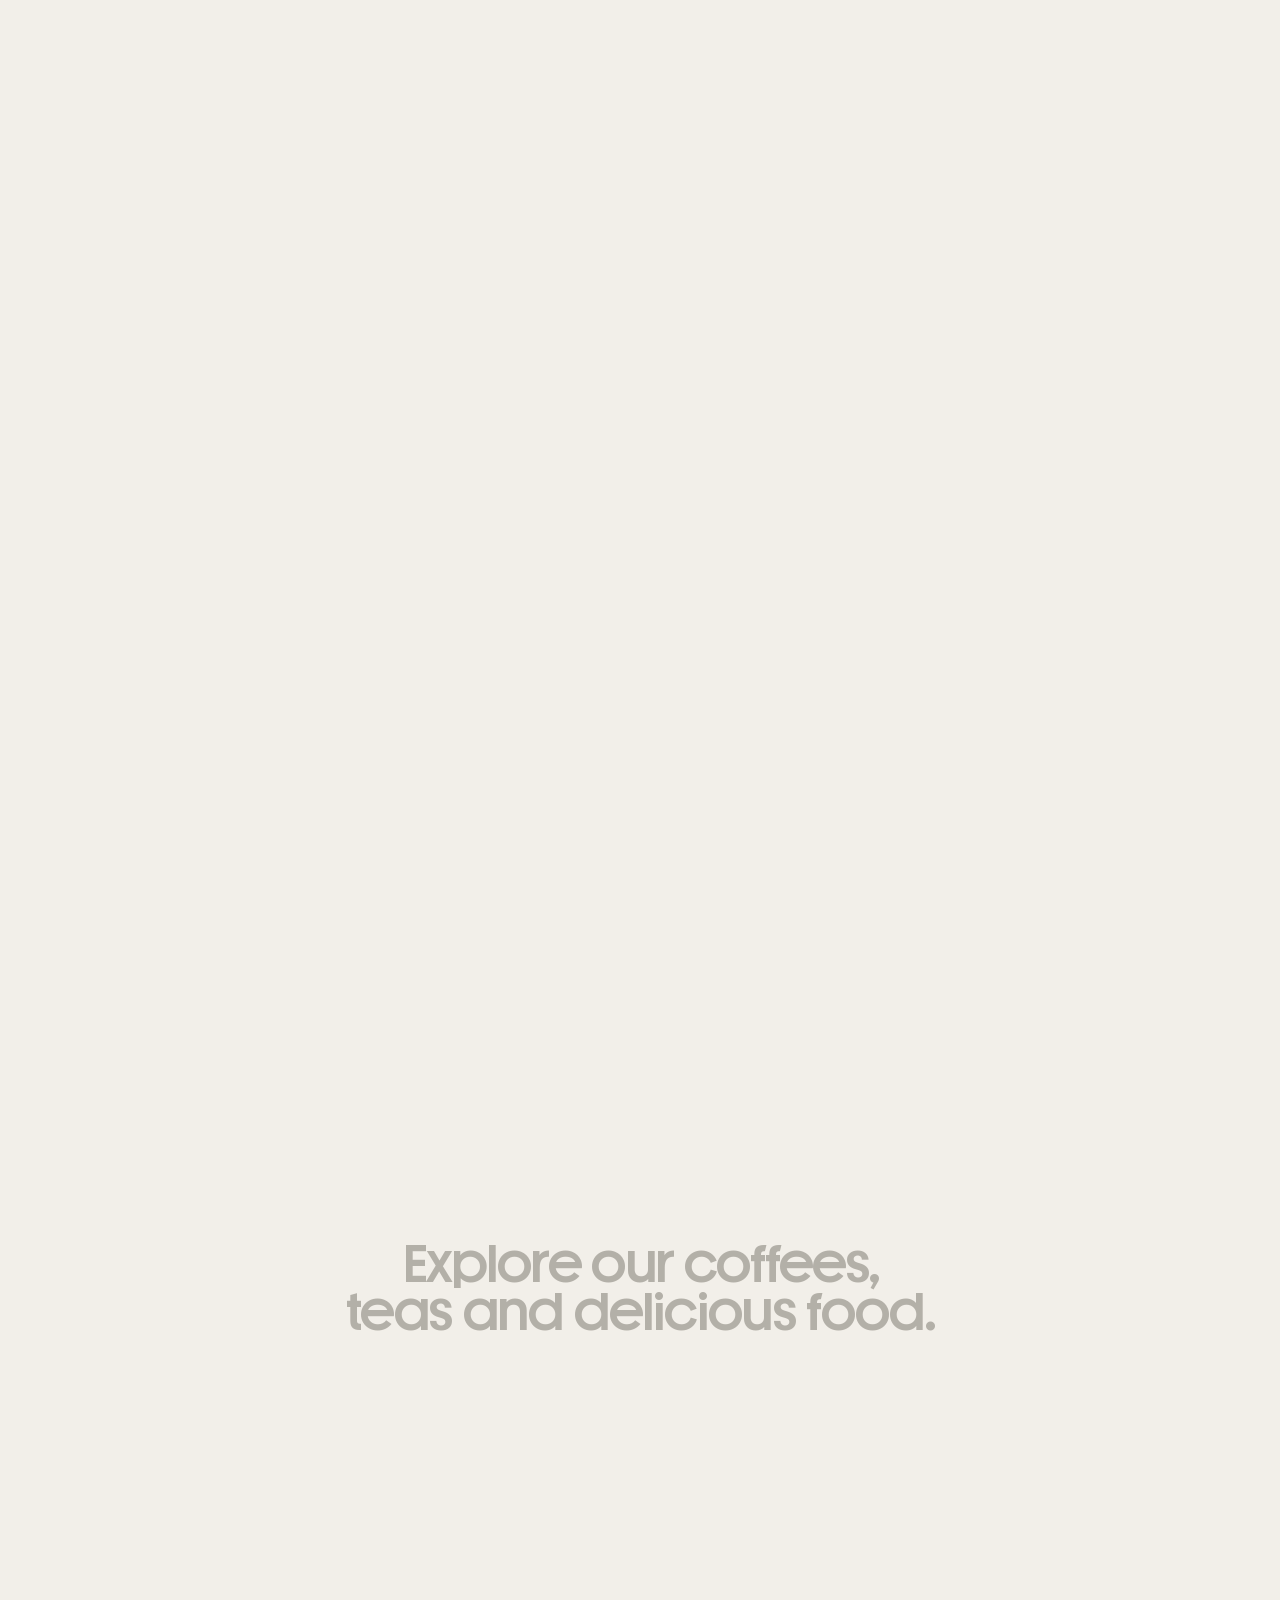
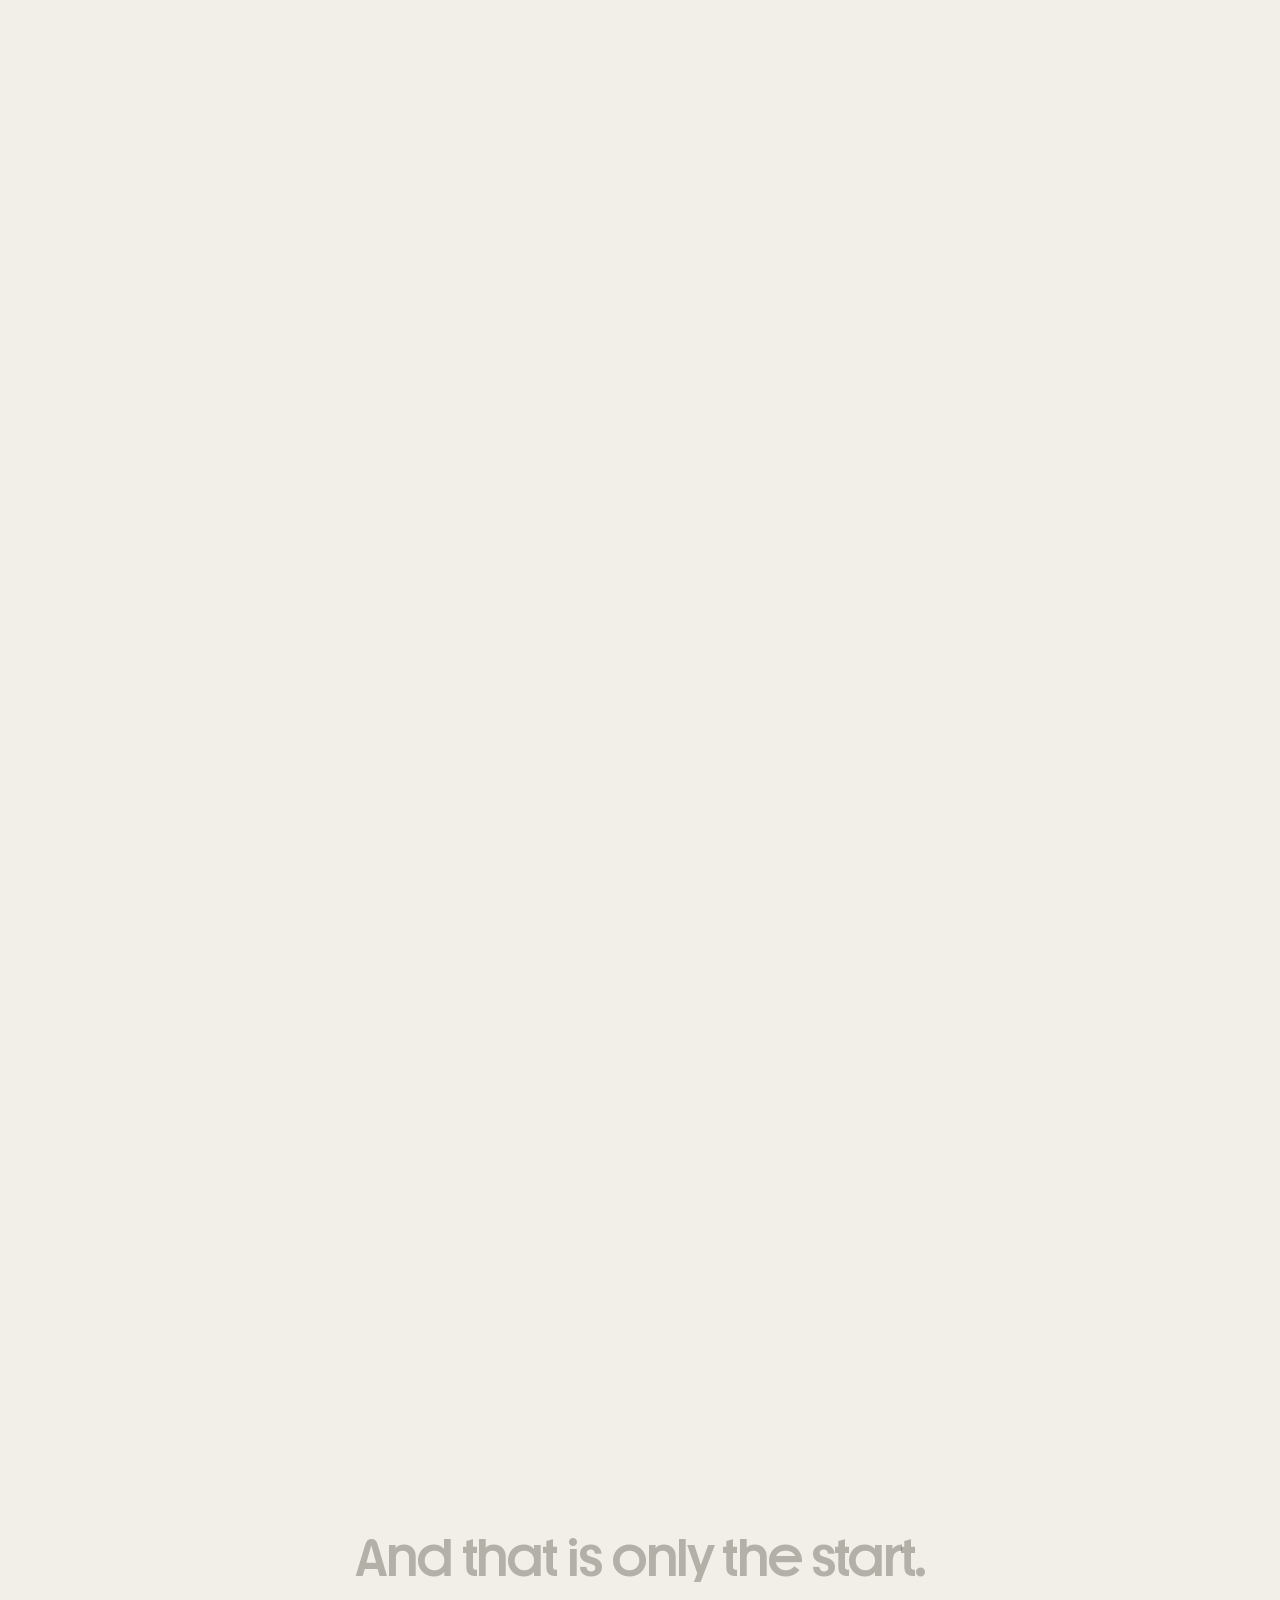
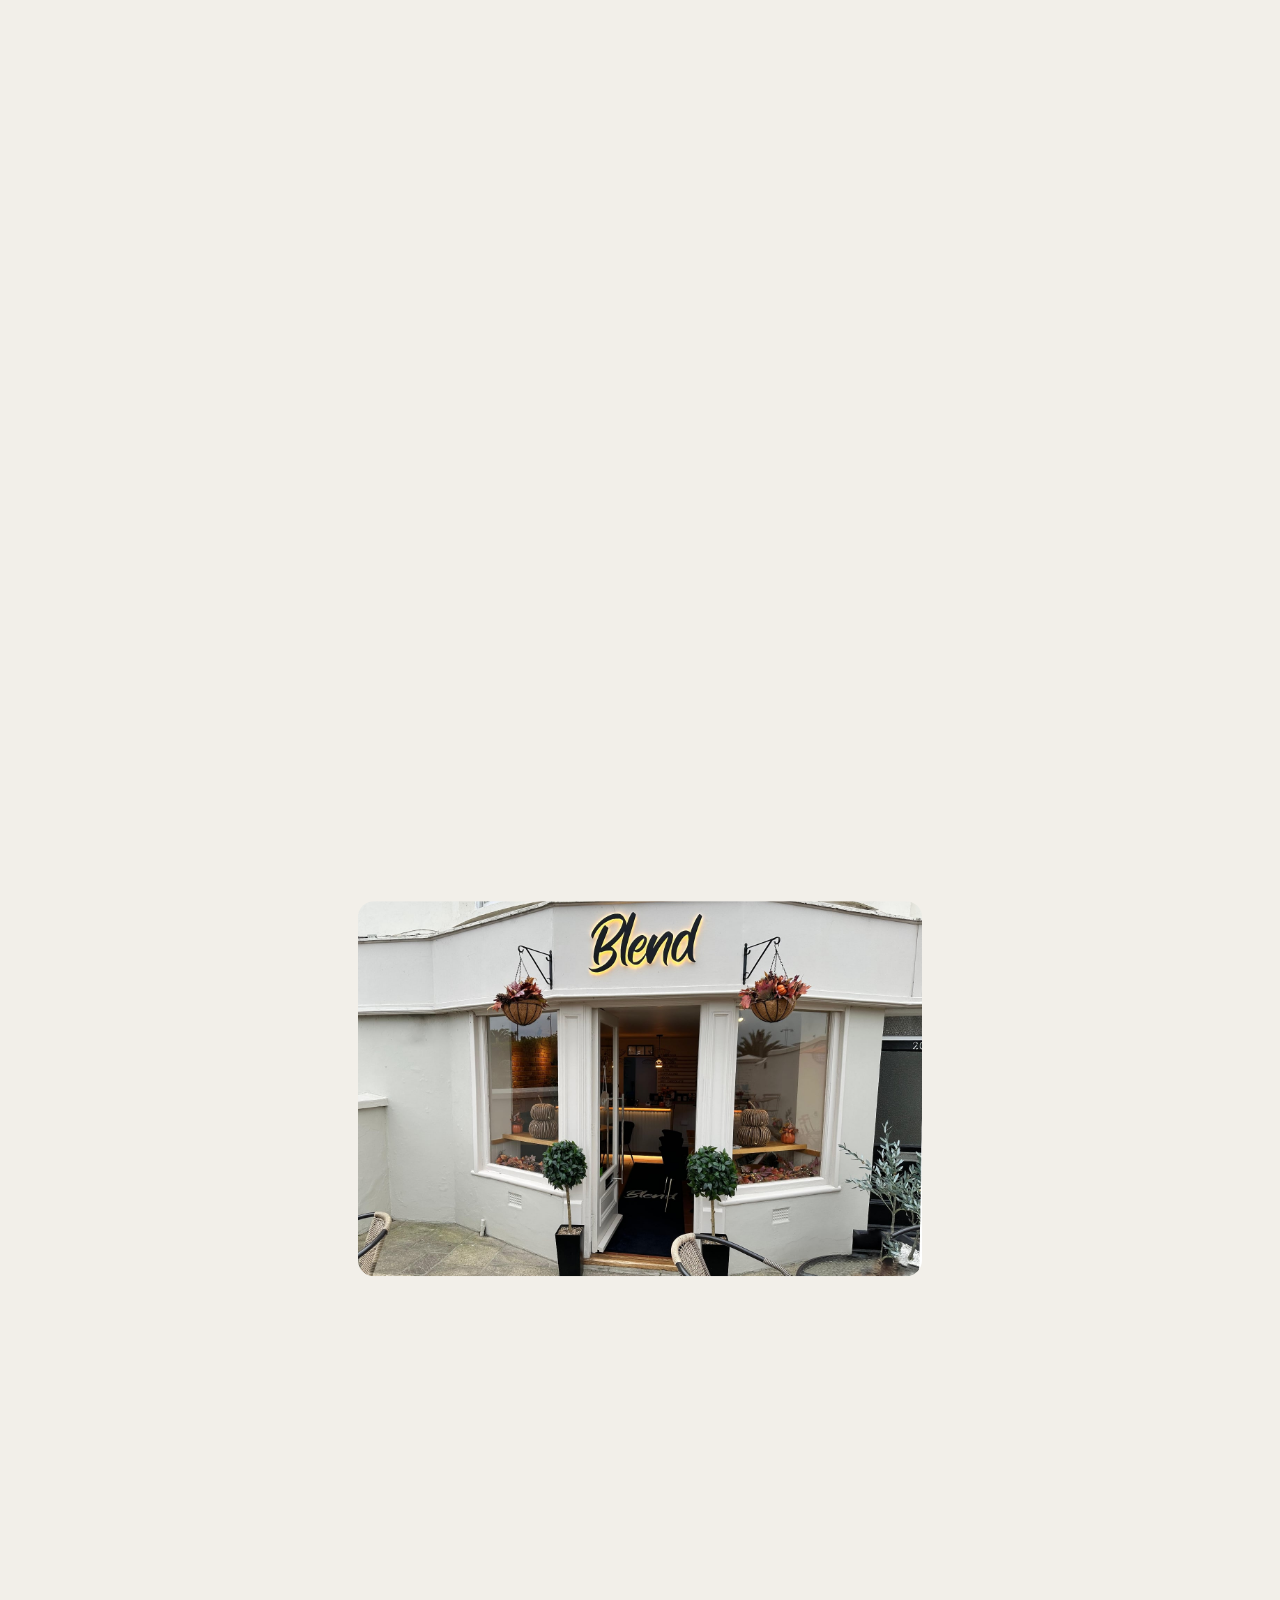
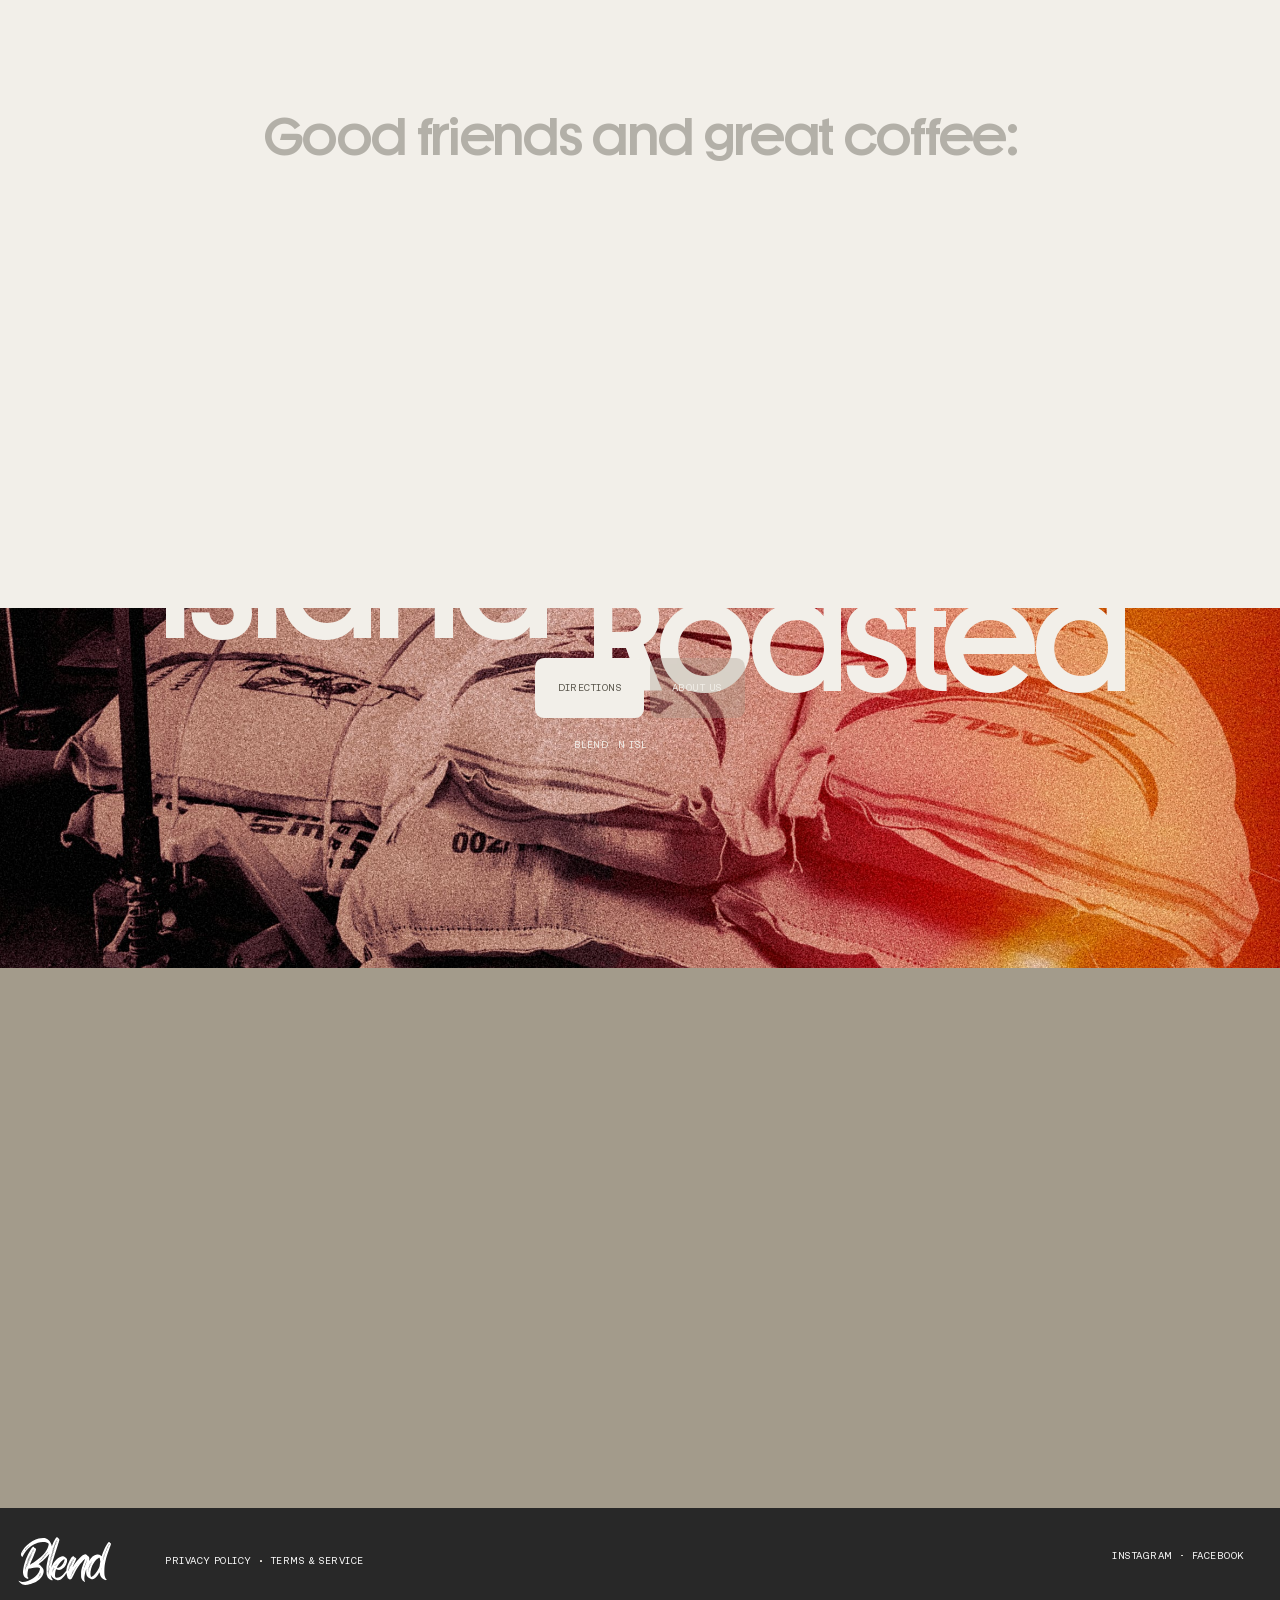
==== commit bad717a6: "kjb jm jkbk" ====
--- a/index.html
+++ b/index.html
@@ -1,639 +1,6304 @@
-<!DOCTYPE html>
+<!doctype html>
 <html lang="en">
-
-<head>
-      <meta charset="UTF-8">
-      <meta name="description"
-            content="Atlas is an invite-only charge card that unlocks access to exclusive dining and travel experiences.">
-      <meta name="theme-color" content="#141414">
-      <meta name="viewport" content="width=device-width, initial-scale=1, viewport-fit=cover">
-      <meta property="og:title" content="Atlas Card">
-      <meta property="og:description"
-            content="Atlas is an invite-only charge card that unlocks access to exclusive dining and travel experiences.">
-      <meta property="og:image" content="https://assets.atlascard.com/images/atlas-social-image.jpg">
-      <meta property="og:image:alt" content="Woman holding the Atlas Card">
-      <meta property="og:image:type" content="image/jpeg">
-      <meta property="og:type" content="website">
-      <meta name="twitter:card" content="summary_large_image">
-      <meta name="google-site-verification" content="FkoWNN4DCNtPK0Ai6gdzi9uv9bu3Qhra0xw0M6iaS0E">
-      <link href="favicon.ico" rel="icon" sizes="32x32">
-      <link href="icon.svg" rel="icon" type="image/svg+xml">
-      <link href="assets/images/Atlas-180.png" rel="apple-touch-icon">
-      <link href="manifest.json" rel="manifest">
-      <link href="index.html" rel="canonical">
-      <link href="sitemap-index.xml" rel="sitemap">
-      <title>Atlas Card</title><!-- Google Tag Manager -->
-      <script async src="../www.googletagmanager.com/gtag/js/index%EF%B9%96id=G-18TKFM5QKH.js"></script>
-      <script>
-            window.dataLayer = window.dataLayer || [];
-
-            function gtag() {
-                  dataLayer.push(arguments)
-            }
-            gtag('js', new Date());
-            gtag('config', 'G-18TKFM5QKH');
-      </script><!-- End Google Tag Manager -->
-      <link rel="stylesheet" href="_astro/index.Bv5K9GtV.css">
-      <link rel="stylesheet" href="assets/blend-style-override.css">
-      <style>
-            .footnotes[data-astro-cid-aoc4gec5] {
-                  counter-reset: note;
-
-                  >* {
-                        column-gap: .5rem;
-                        counter-increment: note;
-                        display: grid;
-                        grid-template-columns: 1.5rem 1fr;
-
-                        &:before {
-                              content: counter(note) ".";
-                              text-align: end
-                        }
-                  }
+    <head>
+        <meta charset="utf-8" />
+        <title>Blend | Where Home Meets the Road</title>
+        <meta property="og:title" content="Blend | Where Home Meets the Road" />
+        <meta property="og:site_name" content="Pebble" />
+        <meta
+            name="description"
+            content="The best coffee on the Isle of Wight"
+        />
+        <meta property="og:image" content="Pebble_8_e0cc5a7db1.jpg" />
+        <meta property="og:image:type" content="image/jpeg" />
+        <meta property="og:image:width" content="3000" />
+        <meta property="og:image:height" content="2250" />
+        <meta name="twitter:card" content="summary_large_image" />
+        <meta name="theme-color" content="#d7d1c6" />
+        <meta
+            name="viewport"
+            content="width=device-width, initial-scale=1, maximum-scale=1"
+        />
+        <link
+            rel="preload"
+            as="image"
+            imagesrcset="homepage_mobile_703f9fd591.jpg"
+            imagesizes="100vw"
+            fetchpriority="high"
+        />
+        <link
+            rel="preload"
+            as="image"
+            imagesrcset="65290f0efbd9a45bcec8158d_PLB_motiv_A_v002_front_0096_6f1d7d1b69.webp"
+            imagesizes="100vw"
+            fetchpriority="high"
+        />
+        <meta name="next-head-count" content="14" />
+        <link
+            rel="preload"
+            href="_next/static/css/3b939eda4325132e.css"
+            as="style"
+        />
+        <link
+            rel="stylesheet"
+            href="_next/static/css/3b939eda4325132e.css"
+            data-n-g=""
+        />
+        <link
+            rel="preload"
+            href="_next/static/css/d25b512f95b46dfd.css"
+            as="style"
+        />
+        <link
+            rel="stylesheet"
+            href="_next/static/css/d25b512f95b46dfd.css"
+            data-n-p=""
+        />
+        <link
+            rel="preload"
+            href="_next/static/css/207bd7220d99139d.css"
+            as="style"
+        />
+        <link rel="stylesheet" href="_next/static/css/207bd7220d99139d.css" />
+        <noscript data-n-css=""></noscript>
+        <script
+            defer=""
+            nomodule=""
+            src="_next/static/chunks/polyfills-42372ed130431b0a.js"
+        ></script>
+        <script
+            defer=""
+            src="_next/static/chunks/6217-d8bfbf4bca789cb5.js"
+        ></script>
+        <script
+            defer=""
+            src="_next/static/chunks/8559.4863055743ccc8cd.js"
+        ></script>
+        <script
+            defer=""
+            src="_next/static/chunks/7885.a4408d9db55a766f.js"
+        ></script>
+        <script
+            defer=""
+            src="_next/static/chunks/7135.380c30c0b63cea75.js"
+        ></script>
+        <script
+            defer=""
+            src="_next/static/chunks/4066.01851a06d4f5d8f0.js"
+        ></script>
+        <script
+            defer=""
+            src="_next/static/chunks/a0cc58a1.4eaf7103224a123e.js"
+        ></script>
+        <script
+            defer=""
+            src="_next/static/chunks/1483.05499c1234fb6f52.js"
+        ></script>
+        <script
+            defer=""
+            src="_next/static/chunks/1453.624eff9df57d14df.js"
+        ></script>
+        <script
+            defer=""
+            src="_next/static/chunks/9854.0cc2f60e0ac5609d.js"
+        ></script>
+        <script
+            defer=""
+            src="_next/static/chunks/9825.d791c19edf682d65.js"
+        ></script>
+        <script
+            src="_next/static/chunks/webpack-a80c2fbfa35af4b3.js"
+            defer=""
+        ></script>
+        <script
+            src="_next/static/chunks/framework-840cff9d6bb95703.js"
+            defer=""
+        ></script>
+        <script
+            src="_next/static/chunks/main-998672b9255d00e4.js"
+            defer=""
+        ></script>
+        <script
+            src="_next/static/chunks/pages/_app-f45c2eb2ca251564.js"
+            defer=""
+        ></script>
+        <script
+            src="_next/static/chunks/1894-c259a2cc8d7f8972.js"
+            defer=""
+        ></script>
+        <script
+            src="_next/static/chunks/3158-5b5fd165488bd901.js"
+            defer=""
+        ></script>
+        <script
+            src="_next/static/chunks/pages/index-c6b38f8ad6ad5fd5.js"
+            defer=""
+        ></script>
+        <script
+            src="_next/static/kfsfe8zgFilraGylcQDna/_buildManifest.js"
+            defer=""
+        ></script>
+        <script
+            src="_next/static/kfsfe8zgFilraGylcQDna/_ssgManifest.js"
+            defer=""
+        ></script>
+        <style id="__jsx-5a2e245bc6cb7224">
+            .style-mail.jsx-5a2e245bc6cb7224 {
             }
 
-            footer[data-astro-cid-lejjx2fa] {
-                  &.light {
-                        --currentColor: var(--color-primary-100);
-                        color: var(--color-primary-100)
-                  }
-
-                  &.dark {
-                        --currentColor: var(--color-neutral-600);
-                        color: var(--color-neutral-600)
-                  }
+            .style-mail.jsx-5a2e245bc6cb7224.mce_inline_error.jsx-5a2e245bc6cb7224 {
+                color: red;
+                text-align: center;
             }
 
-            .footnote-wrapper[data-astro-cid-lejjx2fa] a {
-                  text-decoration: underline
+            .style-mail.jsx-5a2e245bc6cb7224.mce_inline_error.jsx-5a2e245bc6cb7224.jsx-5a2e245bc6cb7224::-webkit-input-placeholder {
+                color: red;
             }
 
-            .nav-links[data-astro-cid-lejjx2fa] a[data-astro-cid-lejjx2fa] {
-                  overflow: clip;
-                  position: relative;
-                  text-decoration: none;
-
-                  &:after {
-                        background-color: var(--currentColor);
-                        bottom: 0;
-                        content: "";
-                        height: .1em;
-                        left: 0;
-                        opacity: 0;
-                        position: absolute;
-                        transform: translate3d(-100%, 0, 0);
-                        transition: opacity .3s ease-out, transform .3s ease-out;
-                        width: 100%
-                  }
-
-                  &:hover:after,
-                  &:focus:after {
-                        opacity: 1;
-                        transform: translateZ(0)
-                  }
+            .style-mail.jsx-5a2e245bc6cb7224.mce_inline_error.jsx-5a2e245bc6cb7224.jsx-5a2e245bc6cb7224:-moz-placeholder {
+                color: red;
             }
 
-            .runner[data-astro-cid-lejjx2fa] {
-                  bottom: 0;
-                  position: absolute;
-                  right: 8px;
-
-                  :global(.safari) & {
-                        bottom: -1px
-                  }
+            .style-mail.jsx-5a2e245bc6cb7224.mce_inline_error.jsx-5a2e245bc6cb7224.jsx-5a2e245bc6cb7224::-moz-placeholder {
+                color: red;
             }
 
-            .link.svelte-p0tfy8 {
-                  align-items: center;
-                  background-color: var(--color-primary-100);
-                  border-radius: 100vw;
-                  color: var(--color-white);
-                  display: flex;
-                  font-family: "ApercuMono Pro Medium", var(--font-sans);
-                  font-size: 15px;
-                  height: 64px;
-                  justify-content: center;
-                  min-height: 64px;
-                  min-width: 290px;
-                  overflow: hidden;
-                  padding-block-start: 3px;
-                  position: relative;
-                  text-decoration: none;
-                  text-transform: uppercase;
-                  transition: all .15s ease-in-out, text-indent .15s ease-in-out;
-
-                  &:focus-visible,
-                  &:hover {
-                        text-indent: -16px;
-
-                        .icon:where(.svelte-p0tfy8) {
-                              opacity: 1;
-                              translate: .75rem
-                        }
-                  }
-
-                  &:active {
-                        color: var(--color-neutral-500)
-                  }
-
-                  .icon:where(.svelte-p0tfy8) {
-                        right: -.5rem;
-                        top: calc(50% - 7px)
-                  }
+            .style-mail.jsx-5a2e245bc6cb7224.mce_inline_error.jsx-5a2e245bc6cb7224.jsx-5a2e245bc6cb7224:-ms-input-placeholder {
+                color: red;
             }
 
-            .outlined.svelte-p0tfy8 {
-                  background-color: transparent;
-                  border: 2px solid var(--color-primary-100);
-                  color: var(--color-primary-100);
-
-                  &:active {
-                        border-color: var(--color-primary-300);
-                        color: var(--color-primary-300)
-                  }
+            .style-mail.jsx-5a2e245bc6cb7224.mce_inline_error.jsx-5a2e245bc6cb7224.jsx-5a2e245bc6cb7224::-ms-input-placeholder {
+                color: red;
             }
 
-            .icon.svelte-p0tfy8 {
-                  opacity: 0;
-                  position: absolute;
-                  transition: opacity .15s ease-in-out, rotate .15s ease-in-out, translate .15s ease-in-out
+            .style-mail.jsx-5a2e245bc6cb7224.mce_inline_error.jsx-5a2e245bc6cb7224.jsx-5a2e245bc6cb7224::placeholder {
+                color: red;
             }
 
-            @keyframes svelte-p0tfy8-shimmer {
-
-                  0%,
-                  35% {
-                        translate: -100%
-                  }
-
-                  65%,
-                  to {
-                        translate: 100%
-                  }
+            .style-mail.jsx-5a2e245bc6cb7224.jsx-5a2e245bc6cb7224::-webkit-input-placeholder {
+                color: #fb7339;
             }
 
-            .shimmer.svelte-p0tfy8 {
-                  animation: 1.5s linear -.5s infinite svelte-p0tfy8-shimmer;
-                  background-image: linear-gradient(110deg, #0000, #ffffff80, #0000);
-                  height: 100%;
-                  left: 0;
-                  position: absolute;
-                  top: 0;
-                  width: 100%
+            .style-mail.jsx-5a2e245bc6cb7224.jsx-5a2e245bc6cb7224:-moz-placeholder {
+                color: #fb7339;
             }
 
-            .glass.svelte-1ivde4x {
-                  backdrop-filter: blur(36px);
-                  background-image: linear-gradient(to bottom, #fffc, #ffffff7a);
-                  border-radius: 1rem;
-                  box-shadow: 2px 4px 20px #0000000a;
-                  cursor: pointer;
-                  overflow: clip;
-                  position: fixed;
-                  top: 1rem;
-                  transition: background-color .15s ease-in-out;
-                  z-index: 10;
-
-                  &:focus-within,
-                  &:hover,
-                  &.expanded {
-                        background-color: #f0f0f070
-                  }
-
-                  @media print {
-                        display: none
-                  }
+            .style-mail.jsx-5a2e245bc6cb7224.jsx-5a2e245bc6cb7224::-moz-placeholder {
+                color: #fb7339;
             }
 
-            .runner.svelte-1ivde4x {
-                  height: 120px;
-                  min-height: 100px;
-                  min-width: 130px;
-                  position: relative;
-                  top: 3px;
-                  width: 140px
+            .style-mail.jsx-5a2e245bc6cb7224.jsx-5a2e245bc6cb7224:-ms-input-placeholder {
+                color: #fb7339;
             }
 
-            .close-btn.svelte-1ivde4x {
-                  align-items: center;
-                  color: #00000052;
-                  display: flex;
-                  height: 2rem;
-                  justify-content: center;
-                  transition: color .15s ease-in-out;
-                  width: 2rem;
+            .style-mail.jsx-5a2e245bc6cb7224.jsx-5a2e245bc6cb7224::-ms-input-placeholder {
+                color: #fb7339;
+            }
 
-                  &:focus-visible,
-                  &:hover {
-                        color: #0000008f
-                  }
+            .style-mail.jsx-5a2e245bc6cb7224.jsx-5a2e245bc6cb7224::placeholder {
+                color: #fb7339;
+            }
+        </style>
+    </head>
 
-                  &:active {
-                        color: #00000029
-                  }
+    <body>
+        <div id="__next">
+            <div
+                class="loader fixed top-0 left-0 w-full h-screen bg-white z-loader"
+            ></div>
+            <div>
+                <div class="page-wrapper">
+                    <div class="home">
+                        <div class="">
+                            <div data-dynamic-zone-component="content.hero">
+                                <div
+                                    class="absolute top-1/2 left-1/2 -translate-x-1/2 -translate-y-1/2 pointer-events-none"
+                                >
+                                    <div class="svg-wrapper w-[4.267rem]">
+                                        <svg
+                                            width="56"
+                                            height="50"
+                                            viewBox="0 0 56 50"
+                                            fill="none"
+                                            xmlns="http://www.w3.org/2000/svg"
+                                        >
+                                            <path
+                                                d="M40.565 15.0573C36.9268 17.6142 32.6423 19.102 28.1985 19.3514H27.9062C23.4275 19.0849 19.1111 17.5827 15.4385 15.0125C12.5943 13.1513 8.90682 10.3484 9.23285 6.43554C9.45769 3.74473 12.3919 2.42176 14.5842 1.74906C15.506 1.46877 16.4391 1.23332 17.3722 1.04272C24.0175 -0.257846 30.8455 -0.333841 37.5183 0.818491H37.6082C38.6313 1.00909 39.6543 1.23332 40.6886 1.5024L41.543 1.74906C43.7353 2.42176 46.6695 3.74473 46.8943 6.43554C47.2316 10.3484 43.3305 13.1626 40.4862 15.0573H40.565Z"
+                                                fill="#D7D1C6"
+                                            ></path>
+                                            <path
+                                                d="M12.5493 17.6362C16.7717 19.4085 20.4376 22.2821 23.162 25.9552L23.2407 26.0674L23.3306 26.2019C25.6353 29.8457 26.2311 34.4761 26.2536 38.8263C26.2536 42.2458 25.6353 47.1453 22.5661 48.7822C20.194 50.0267 17.5071 48.3113 15.7533 46.8202C15.0226 46.2035 14.3143 45.5421 13.6398 44.8581C8.91013 39.9371 5.10259 34.2109 2.39755 27.9509V27.8724C1.99283 26.9082 1.61059 25.9216 1.27333 24.9013C1.18339 24.621 1.09347 24.3296 1.01478 24.0381C0.362728 21.7957 -0.109461 18.6228 1.94787 16.9523C5.00576 14.5193 9.50266 16.2571 12.6055 17.6362H12.5493Z"
+                                                fill="#D7D1C6"
+                                            ></path>
+                                            <path
+                                                d="M43.6228 17.6362C39.3954 19.4053 35.725 22.2794 32.9988 25.9552L32.9202 26.0674L32.8302 26.2019C30.5256 29.8457 29.9297 34.4761 29.9072 38.8263C29.9072 42.2458 30.5255 47.1453 33.5947 48.7822C35.9668 50.0267 38.6537 48.3113 40.4075 46.8202C41.1382 46.2035 41.8465 45.5421 42.521 44.8581C47.2549 39.9404 51.0629 34.2135 53.7633 27.9509V27.8724C54.168 26.9082 54.5502 25.9216 54.8875 24.9013L55.1573 24.0381C55.8094 21.7957 56.2815 18.6228 54.213 16.9523C51.1551 14.5193 46.6582 16.2571 43.5666 17.6362H43.6228Z"
+                                                fill="#D7D1C6"
+                                            ></path>
+                                        </svg>
+                                    </div>
+                                </div>
+                                <div
+                                    class="absolute top-1/2 left-1/2 w-[28.4rem] h-[28.4rem] -translate-x-1/2 -translate-y-1/2 pointer-events-none"
+                                    style="overflow: hidden"
+                                >
+                                    <div class="absolute w-full h-full">
+                                        <div
+                                            class="absolute left-0 top-1/2 w-[0.7rem] -translate-x-[0.2rem] -translate-y-1/2 rotate-45"
+                                        >
+                                            <svg
+                                                width="7"
+                                                height="7"
+                                                viewBox="0 0 7 7"
+                                                fill="none"
+                                                xmlns="http://www.w3.org/2000/svg"
+                                            >
+                                                <rect
+                                                    x="3"
+                                                    width="1"
+                                                    height="7"
+                                                    fill="#A39B8B"
+                                                ></rect>
+                                                <rect
+                                                    x="7"
+                                                    y="3"
+                                                    width="1"
+                                                    height="7"
+                                                    transform="rotate(90 7 3)"
+                                                    fill="#A39B8B"
+                                                ></rect>
+                                            </svg>
+                                        </div>
+                                        <div
+                                            class="absolute top-0 left-0 w-full h-full svg-wrapper rotate-180"
+                                        >
+                                            <svg
+                                                width="286"
+                                                height="286"
+                                                viewBox="0 0 286 286"
+                                                fill="none"
+                                                xmlns="http://www.w3.org/2000/svg"
+                                            >
+                                                <g
+                                                    clip-path="url(#clip0_4489_62323)"
+                                                >
+                                                    <mask
+                                                        id="mask0_4489_62323"
+                                                        style="mask-type: alpha"
+                                                        maskUnits="userSpaceOnUse"
+                                                        x="18"
+                                                        y="-49"
+                                                        width="271"
+                                                        height="203"
+                                                    >
+                                                        <rect
+                                                            x="224"
+                                                            y="14.5488"
+                                                            width="194.476"
+                                                            height="73.7032"
+                                                            transform="rotate(149.564 224 14.5488)"
+                                                            fill="url(#paint0_linear_4489_62323)"
+                                                        ></rect>
+                                                        <rect
+                                                            x="167"
+                                                            y="-19"
+                                                            width="122"
+                                                            height="173"
+                                                            fill="#D9D9D9"
+                                                        ></rect>
+                                                    </mask>
+                                                    <g
+                                                        mask="url(#mask0_4489_62323)"
+                                                    >
+                                                        <path
+                                                            opacity="0.15"
+                                                            d="M20.6185 72.2329C36.1479 45.2009 60.1697 24.0541 88.9524 12.0774C117.735 0.100734 149.667 -2.0354 179.789 6.00087C209.91 14.0371 236.535 31.7959 255.526 56.5185C274.518 81.2412 284.813 111.544 284.813 142.719"
+                                                            stroke="#575349"
+                                                        ></path>
+                                                    </g>
+                                                </g>
+                                                <defs>
+                                                    <linearGradient
+                                                        id="paint0_linear_4489_62323"
+                                                        x1="418.476"
+                                                        y1="88.252"
+                                                        x2="224"
+                                                        y2="88.252"
+                                                        gradientUnits="userSpaceOnUse"
+                                                    >
+                                                        <stop
+                                                            stop-color="#F2EFE9"
+                                                            stop-opacity="0"
+                                                        ></stop>
+                                                        <stop
+                                                            offset="1"
+                                                            stop-color="#F2EFE9"
+                                                        ></stop>
+                                                    </linearGradient>
+                                                    <clipPath
+                                                        id="clip0_4489_62323"
+                                                    >
+                                                        <rect
+                                                            width="286"
+                                                            height="286"
+                                                            fill="white"
+                                                        ></rect>
+                                                    </clipPath>
+                                                </defs>
+                                            </svg>
+                                        </div>
+                                    </div>
+                                    <div
+                                        class="absolute w-full h-full rounded-full"
+                                    >
+                                        <div
+                                            class="absolute left-0 top-1/2 w-[0.7rem] -translate-x-[0.2rem] -translate-y-1/2 rotate-45"
+                                        >
+                                            <svg
+                                                width="7"
+                                                height="7"
+                                                viewBox="0 0 7 7"
+                                                fill="none"
+                                                xmlns="http://www.w3.org/2000/svg"
+                                            >
+                                                <rect
+                                                    x="3"
+                                                    width="1"
+                                                    height="7"
+                                                    fill="#A39B8B"
+                                                ></rect>
+                                                <rect
+                                                    x="7"
+                                                    y="3"
+                                                    width="1"
+                                                    height="7"
+                                                    transform="rotate(90 7 3)"
+                                                    fill="#A39B8B"
+                                                ></rect>
+                                            </svg>
+                                        </div>
+                                        <div
+                                            class="absolute top-0 left-0 w-full h-full svg-wrapper rotate-180"
+                                        >
+                                            <svg
+                                                width="286"
+                                                height="286"
+                                                viewBox="0 0 286 286"
+                                                fill="none"
+                                                xmlns="http://www.w3.org/2000/svg"
+                                            >
+                                                <g
+                                                    clip-path="url(#clip0_4489_62323)"
+                                                >
+                                                    <mask
+                                                        id="mask0_4489_62323"
+                                                        style="mask-type: alpha"
+                                                        maskUnits="userSpaceOnUse"
+                                                        x="18"
+                                                        y="-49"
+                                                        width="271"
+                                                        height="203"
+                                                    >
+                                                        <rect
+                                                            x="224"
+                                                            y="14.5488"
+                                                            width="194.476"
+                                                            height="73.7032"
+                                                            transform="rotate(149.564 224 14.5488)"
+                                                            fill="url(#paint0_linear_4489_62323)"
+                                                        ></rect>
+                                                        <rect
+                                                            x="167"
+                                                            y="-19"
+                                                            width="122"
+                                                            height="173"
+                                                            fill="#D9D9D9"
+                                                        ></rect>
+                                                    </mask>
+                                                    <g
+                                                        mask="url(#mask0_4489_62323)"
+                                                    >
+                                                        <path
+                                                            opacity="0.15"
+                                                            d="M20.6185 72.2329C36.1479 45.2009 60.1697 24.0541 88.9524 12.0774C117.735 0.100734 149.667 -2.0354 179.789 6.00087C209.91 14.0371 236.535 31.7959 255.526 56.5185C274.518 81.2412 284.813 111.544 284.813 142.719"
+                                                            stroke="#575349"
+                                                        ></path>
+                                                    </g>
+                                                </g>
+                                                <defs>
+                                                    <linearGradient
+                                                        id="paint0_linear_4489_62323"
+                                                        x1="418.476"
+                                                        y1="88.252"
+                                                        x2="224"
+                                                        y2="88.252"
+                                                        gradientUnits="userSpaceOnUse"
+                                                    >
+                                                        <stop
+                                                            stop-color="#F2EFE9"
+                                                            stop-opacity="0"
+                                                        ></stop>
+                                                        <stop
+                                                            offset="1"
+                                                            stop-color="#F2EFE9"
+                                                        ></stop>
+                                                    </linearGradient>
+                                                    <clipPath
+                                                        id="clip0_4489_62323"
+                                                    >
+                                                        <rect
+                                                            width="286"
+                                                            height="286"
+                                                            fill="white"
+                                                        ></rect>
+                                                    </clipPath>
+                                                </defs>
+                                            </svg>
+                                        </div>
+                                    </div>
+                                </div>
+                                <div
+                                    class="absolute left-1/2 bottom-[3.5rem] -translate-x-1/2 text-10 leading-[1.8rem] tracking-[0.05rem] font-body-mono text-dark_grey"
+                                >
+                                    <span>000</span><span>/</span
+                                    ><span>100</span>
+                                </div>
+                                <div
+                                    style="
+                                        clip-path: url(#svgPath);
+                                        backface-visibility: hidden;
+                                        transform: translate3d(0, 0, 0);
+                                        z-index: 11;
+                                    "
+                                    class="transition-path relative"
+                                >
+                                    <div
+                                        class="absolute top-0 left-0 w-full h-screen pointer-events-none"
+                                    >
+                                        <div
+                                            class="absolute top-0 left-0 w-full h-full hidden z-1"
+                                        >
+                                            <svg
+                                                width="84"
+                                                height="81"
+                                                class="w-full h-full"
+                                            >
+                                                <defs>
+                                                    <clipPath id="svgPath">
+                                                        <path
+                                                            d="M79.4794 63.3751C60.1831 81.0548 4.91108 83.8741 0.832418 57.5147C-4.41761 23.5849 23.6769 -1.01793 45.0967 5.07786C76.8979 14.1281 91.9353 51.9624 79.4794 63.3751Z"
+                                                        ></path>
+                                                    </clipPath>
+                                                </defs>
+                                            </svg>
+                                        </div>
+                                    </div>
+                                    <section
+                                        class="relative bg-white"
+                                        style="z-index: 11"
+                                    >
+                                        <div
+                                            class="absolute left-0 top-0 w-full h-full bg-dots bg-size-dots bg-repeat z-0 opacity-40"
+                                        ></div>
+                                        <div
+                                            class="relative bg-light_beige z-1"
+                                        >
+                                            <div
+                                                class="relative overflow-hidden h-screen min-h-[600px] landscape:min-h-[800px] lg:!min-h-[600px]"
+                                            >
+                                                <div
+                                                    class="false absolute left-[2rem] bottom-[1.2rem] md:left-[2.5rem] md:bottom-[2.5rem] lg:left-[2rem] lg:bottom-[2rem] xl:mobile:left-[2rem] xl:mobile:bottom-[2rem] xl:mobile:w-auto xl:mobile:top-[initial] xl:mobile:h-[8rem] xl:fixed xl:left-0 xl:top-0 xl:w-full xl:h-full pointer-events-none z-5"
+                                                >
+                                                    <div
+                                                        class="cursor absolute left-0 top-0 w-full h-full overflow-hidden"
+                                                        style="
+                                                            clip-path: inset(
+                                                                0 0 0 0
+                                                            );
+                                                        "
+                                                    >
+                                                        <div
+                                                            class="absolute right-container lg:right-[initial] bottom-[13rem] lg:bottom-[initial] xl:fixed xl:top-0 xl:left-0 z-5 w-[80px] h-[80px] md:w-[140px] md:h-[140px] lg:w-[8rem] lg:h-[8rem] pointer-events-none"
+                                                        >
+                                                            <div
+                                                                class="w-full h-full bg-orange overflow-hidden"
+                                                                style="
+                                                                    clip-path: url(#null);
+                                                                "
+                                                            >
+                                                                <svg
+                                                                    class="absolute"
+                                                                    fill="none"
+                                                                    xmlns="http://www.w3.org/2000/svg"
+                                                                >
+                                                                    <defs>
+                                                                        <clipPath>
+                                                                            <path
+                                                                                d="M86 79C72.5 99.5 23 93 6.99999 75C-8.753 57.2778 6.42374 0.597002 45.5 0.499997C75.4584 0.425626 101.835 54.9535 86 79Z"
+                                                                            ></path>
+                                                                        </clipPath>
+                                                                    </defs>
+                                                                </svg>
+                                                                <div
+                                                                    class="absolute w-full left-0 top-1/2 -translate-y-1/2"
+                                                                >
+                                                                    <div
+                                                                        class="infinite-text w-full overflow-hidden"
+                                                                    >
+                                                                        <div
+                                                                            class="whitespace-nowrap body-mono-12 text-white"
+                                                                        >
+                                                                            <span
+                                                                                class="inline px-[0.5rem]"
+                                                                                >Keep
+                                                                                going
+                                                                                ·
+                                                                                Scroll
+                                                                                down
+                                                                                ·</span
+                                                                            >
+                                                                        </div>
+                                                                    </div>
+                                                                </div>
+                                                            </div>
+                                                        </div>
+                                                    </div>
+                                                </div>
+                                                <div
+                                                    class="absolute left-0 top-0 w-full h-full z-1 pointer-events-none"
+                                                >
+                                                    <div
+                                                        class="absolute left-0 top-0 w-full h-full z-1 pointer-events-none"
+                                                    >
+                                                        <img
+                                                            alt=""
+                                                            fetchpriority="high"
+                                                            loading="eager"
+                                                            width="764"
+                                                            height="1697"
+                                                            decoding="async"
+                                                            data-nimg="1"
+                                                            class="w-full h-full object-cover opacity-0 transition-opacity ease-out duration-500"
+                                                            style="
+                                                                color: transparent;
+                                                            "
+                                                            sizes="100vw"
+                                                            srcset="
+                                                                assets/imgs/homepage_mobile_703f9fd591.jpg
+                                                            "
+                                                            src="assets/imgs/homepage_mobile_703f9fd591.jpg"
+                                                        />
+                                                    </div>
+                                                </div>
+                                                <div
+                                                    class="absolute left-0 top-0 w-full h-full z-3 pointer-events-none"
+                                                >
+                                                    <div
+                                                        class="absolute left-0 top-0 w-full h-full z-3 pointer-events-none"
+                                                    ></div>
+                                                </div>
+                                                <div
+                                                    class="absolute px-container top-container w-full grid grid-cols-6 lg:grid-cols-12 mt-[6rem] xl:mt-0 z-2"
+                                                >
+                                                    <div
+                                                        class="col-start-1 col-end-7 lg:col-start-2 lg:col-end-12"
+                                                    >
+                                                        <div
+                                                            class="lg:hidden text-white text-center overflow-hidden w-[110%] -ml-[5%] pb-[10px]"
+                                                        >
+                                                            <span class="block"
+                                                                ><span
+                                                                    class="block heading-223"
+                                                                    >meet</span
+                                                                ></span
+                                                            ><span
+                                                                class="block -mt-[1.9rem] lg:-mt-8"
+                                                                ><span
+                                                                    class="block heading-223"
+                                                                    >pebble</span
+                                                                ></span
+                                                            >
+                                                        </div>
+                                                        <div
+                                                            class="hidden lg:block text-white text-center overflow-hidden"
+                                                        >
+                                                            <span class="block"
+                                                                ><span
+                                                                    class="block heading-223"
+                                                                    >meet</span
+                                                                ></span
+                                                            ><span
+                                                                class="block -mt-[1.9rem] lg:-mt-8 pb-[2rem]"
+                                                                ><span
+                                                                    class="block heading-223"
+                                                                    >pebble</span
+                                                                ></span
+                                                            >
+                                                        </div>
+                                                    </div>
+                                                </div>
+                                                <div
+                                                    class="absolute left-0 top-0 w-full h-full z-4 pointer-events-none flex items-end"
+                                                >
+                                                    <video
+                                                        class="w-full h-[70%] xl:h-full z-3 pointer-events-none object-cover object-[90%_center] xl:object-[bottom_center]"
+                                                        loop=""
+                                                        muted=""
+                                                        playsinline=""
+                                                    >
+                                                        <source
+                                                            type="video/quicktime"
+                                                            src="hero_alpha_8d5303c2f8.mov"
+                                                        />
+                                                    </video>
+                                                    <div
+                                                        class="absolute left-0 bottom-0 w-full h-[70%] xl:h-full"
+                                                    >
+                                                        <img
+                                                            alt=""
+                                                            fetchpriority="high"
+                                                            loading="eager"
+                                                            width="1920"
+                                                            height="1200"
+                                                            decoding="async"
+                                                            data-nimg="1"
+                                                            class="w-full h-full object-cover object-[90%_center] xl:object-center opacity-0 transition-opacity ease-out duration-500"
+                                                            style="
+                                                                color: transparent;
+                                                            "
+                                                            sizes="100vw"
+                                                            srcset="
+                                                                assets/imgs/65290f0efbd9a45bcec8158d_PLB_motiv_A_v002_front_0096_6f1d7d1b69.webp
+                                                            "
+                                                            src="assets/imgs/65290f0efbd9a45bcec8158d_PLB_motiv_A_v002_front_0096_6f1d7d1b69.webp"
+                                                        />
+                                                    </div>
+                                                </div>
+                                                <div
+                                                    class="absolute left-0 bottom-[1.3rem] md:bottom-[2rem] w-full px-container flex justify-end grid-cols-12 z-5"
+                                                >
+                                                    <div
+                                                        class="relative w-[15.8rem] md:w-[28rem] lg:w-[45rem] xl:w-[33.6rem]"
+                                                    >
+                                                        <div
+                                                            class="group relative w-full h-0 pt-[71.51%] md:pt-[67.46%] cursor-pointer"
+                                                        >
+                                                            <div
+                                                                class="fixed top-0 left-0 w-full h-full pointer-events-none bg-light_beige opacity-0"
+                                                            ></div>
+                                                            <div
+                                                                class="absolute bottom-0 right-0 w-full h-full bg-white rounded-12"
+                                                            ></div>
+                                                            <div
+                                                                class="absolute bottom-0 right-0 w-full h-full bg-white rounded-12 overflow-hidden"
+                                                            >
+                                                                <div
+                                                                    class="absolute bottom-0 right-0 w-full h-full bg-white rounded-10 p-[0.2rem] overflow-hidden"
+                                                                >
+                                                                    <div
+                                                                        class="relative w-full h-full rounded-10 overflow-hidden"
+                                                                    >
+                                                                        <video
+                                                                            loop=""
+                                                                            muted=""
+                                                                            playsinline=""
+                                                                            autoplay=""
+                                                                            class="relative w-full h-full object-cover rounded-10 xl:rounded-none"
+                                                                        >
+                                                                            <source
+                                                                                type="video/mp4"
+                                                                                src="short_new_930f9da87f.mp4"
+                                                                            /></video
+                                                                        ><video
+                                                                            disablepictureinpicture=""
+                                                                            controlsList="nodownload noplaybackrate"
+                                                                            class="absolute top-0 left-0 w-full h-full object-contain rounded-10 bg-black opacity-0 pointer-events-auto xl:object-cover"
+                                                                        ></video>
+                                                                        <div
+                                                                            class="absolute top-1/2 left-1/2 -translate-x-1/2 -translate-y-1/2 w-[3.6rem] h-[3.6rem] md:w-[6.5rem] md:h-[6.5rem] lg:w-[9.5rem] lg:h-[9.5rem] xl:w-[5.5rem] xl:h-[5.5rem] pointer-events-none"
+                                                                        >
+                                                                            <div
+                                                                                class="group w-full h-full pointer-events-auto"
+                                                                            >
+                                                                                <div
+                                                                                    class="relative w-full h-full transition-transform ease-out duration-500 xl:group-hover:scale-[1.2] xl:hover:scale-[1.2]"
+                                                                                >
+                                                                                    <div
+                                                                                        class="absolute top-1/2 left-1/2 -translate-x-1/2 -translate-y-1/2 w-[3.6rem] h-[3.6rem] md:w-[5.5rem] md:h-[5.5rem] lg:w-[8.5rem] lg:h-[8.5rem] xl:w-[4.5rem] xl:h-[4.5rem] svg-wrapper"
+                                                                                    >
+                                                                                        <svg
+                                                                                            width="48"
+                                                                                            height="46"
+                                                                                            viewBox="0 0 48 46"
+                                                                                            fill="none"
+                                                                                            xmlns="http://www.w3.org/2000/svg"
+                                                                                        >
+                                                                                            <path
+                                                                                                d="M39.1332 42.3703C26.6704 50.793 0.0514704 38.5932 0.982129 24.005C1.77076 11.6431 14.3345 -3.39248 34.894 1.46762C50.4349 5.14135 50.8273 34.4672 39.1332 42.3703Z"
+                                                                                                fill="#F2EFE9"
+                                                                                            ></path>
+                                                                                        </svg>
+                                                                                    </div>
+                                                                                    <div
+                                                                                        class="absolute top-1/2 left-1/2 -translate-x-1/2 -translate-y-1/2 w-[0.415rem] h-[0.5rem] md:w-[0.6rem] md:h-[0.7rem] lg:w-[1rem] lg:h-[1.1rem] xl:w-[0.6rem] xl:h-[0.7rem] svg-wrapper group-[.a]:opacity-0"
+                                                                                    >
+                                                                                        <svg
+                                                                                            width="4"
+                                                                                            height="5"
+                                                                                            viewBox="0 0 4 5"
+                                                                                            fill="none"
+                                                                                            xmlns="http://www.w3.org/2000/svg"
+                                                                                        >
+                                                                                            <path
+                                                                                                d="M0 5V0L4 2.69231L0 5Z"
+                                                                                                fill="#575349"
+                                                                                            ></path>
+                                                                                        </svg>
+                                                                                    </div>
+                                                                                    <div
+                                                                                        class="absolute top-1/2 left-1/2 -translate-x-1/2 -translate-y-1/2 w-[0.415rem] h-[0.5rem] md:w-[0.6rem] md:h-[0.7rem] lg:w-[1rem] lg:h-[1.1rem] xl:w-[0.6rem] xl:h-[0.7rem] svg-wrapper opacity-0 group-[.a]:opacity-100"
+                                                                                    >
+                                                                                        <svg
+                                                                                            width="5"
+                                                                                            height="7"
+                                                                                            viewBox="0 0 5 7"
+                                                                                            fill="none"
+                                                                                            xmlns="http://www.w3.org/2000/svg"
+                                                                                        >
+                                                                                            <path
+                                                                                                fill-rule="evenodd"
+                                                                                                clip-rule="evenodd"
+                                                                                                d="M1 0.501953C1.27614 0.501953 1.5 0.725811 1.5 1.00195L1.5 6.00195C1.5 6.2781 1.27614 6.50195 1 6.50195C0.723857 6.50195 0.5 6.2781 0.5 6.00195L0.5 1.00195C0.5 0.725811 0.723858 0.501953 1 0.501953Z"
+                                                                                                fill="#575349"
+                                                                                            ></path>
+                                                                                            <path
+                                                                                                fill-rule="evenodd"
+                                                                                                clip-rule="evenodd"
+                                                                                                d="M4 0.501953C4.27614 0.501953 4.5 0.725811 4.5 1.00195L4.5 6.00195C4.5 6.2781 4.27614 6.50195 4 6.50195C3.72386 6.50195 3.5 6.2781 3.5 6.00195L3.5 1.00195C3.5 0.725811 3.72386 0.501953 4 0.501953Z"
+                                                                                                fill="#575349"
+                                                                                            ></path>
+                                                                                        </svg>
+                                                                                    </div>
+                                                                                </div>
+                                                                            </div>
+                                                                        </div>
+                                                                        <div
+                                                                            class="pointer-events-none absolute top-[7rem] right-[0.8rem] md:top-1/2 md:-translate-y-1/2 md:right-[0.8rem]"
+                                                                        >
+                                                                            <div
+                                                                                class="pointer-events-auto"
+                                                                            >
+                                                                                <div
+                                                                                    class="flex items-center justify-center w-[6.6rem] h-[6.6rem] bg-white rounded-12 cursor-pointer transition-transform ease-out duration-500 xl:hover:scale-[1.05]"
+                                                                                >
+                                                                                    <div
+                                                                                        class="w-[1rem] h-[1rem] svg-wrapper text-dark_grey"
+                                                                                    >
+                                                                                        <svg
+                                                                                            width="9"
+                                                                                            height="9"
+                                                                                            viewBox="0 0 9 9"
+                                                                                            fill="none"
+                                                                                            xmlns="http://www.w3.org/2000/svg"
+                                                                                        >
+                                                                                            <line
+                                                                                                x1="0.553993"
+                                                                                                y1="0.646447"
+                                                                                                x2="8.55399"
+                                                                                                y2="8.64645"
+                                                                                                stroke="#575349"
+                                                                                            ></line>
+                                                                                            <line
+                                                                                                y1="-0.5"
+                                                                                                x2="11.3137"
+                                                                                                y2="-0.5"
+                                                                                                transform="matrix(-0.707107 0.707107 0.707107 0.707107 9 1)"
+                                                                                                stroke="#575349"
+                                                                                            ></line>
+                                                                                        </svg>
+                                                                                    </div>
+                                                                                </div>
+                                                                            </div>
+                                                                        </div>
+                                                                    </div>
+                                                                </div>
+                                                            </div>
+                                                        </div>
+                                                        <div
+                                                            class="group fixed top-0 left-0 w-full h-screen-mobile px-[1rem] py-[1.3rem] z-popup pointer-events-none"
+                                                        >
+                                                            <div
+                                                                class="relative w-full h-full"
+                                                            >
+                                                                <div
+                                                                    class="absolute top-1/2 left-1/2 -translate-x-1/2 -translate-y-1/2 text-white uppercase opacity-0"
+                                                                >
+                                                                    Loading
+                                                                </div>
+                                                                <div
+                                                                    class="absolute left-0 bottom-0 w-full flex items-center px-25 md:px-36 pb-30 text-white cursor-pointer pointer-events-none opacity-0"
+                                                                >
+                                                                    <div
+                                                                        class="relative mr-16 w-[6.5rem] h-[6.5rem] lg:w-[9.5rem] lg:h-[9.5rem] xl:w-[5.5rem] xl:h-[5.5rem]"
+                                                                    >
+                                                                        <div
+                                                                            class="play-button-w absolute top-1/2 left-1/2 -translate-x-1/2 -translate-y-1/2 w-full h-full"
+                                                                        ></div>
+                                                                    </div>
+                                                                    <div
+                                                                        class="group-[.a]:pointer-events-auto relative flex-1 py-10 origin-right"
+                                                                    >
+                                                                        <div
+                                                                            class="relative w-full"
+                                                                        >
+                                                                            <div
+                                                                                class="w-full h-px bg-white opacity-25"
+                                                                            ></div>
+                                                                            <div
+                                                                                class="absolute left-0 top-0 w-full h-px bg-white origin-left"
+                                                                            ></div>
+                                                                        </div>
+                                                                    </div>
+                                                                    <div
+                                                                        class="relative flex items-center gap-x-container ml-16 uppercase group-[.a]:pointer-events-auto"
+                                                                    >
+                                                                        <div
+                                                                            class="w-[1.3rem] h-[1.3rem] svg-wrapper"
+                                                                        >
+                                                                            <svg
+                                                                                width="13"
+                                                                                height="13"
+                                                                                viewBox="0 0 13 13"
+                                                                                fill="none"
+                                                                                xmlns="http://www.w3.org/2000/svg"
+                                                                            >
+                                                                                <line
+                                                                                    x1="12.5"
+                                                                                    y1="2.18557e-08"
+                                                                                    x2="12.5"
+                                                                                    y2="13"
+                                                                                    stroke="#F2EFE9"
+                                                                                ></line>
+                                                                                <line
+                                                                                    x1="8.5"
+                                                                                    y1="6"
+                                                                                    x2="8.5"
+                                                                                    y2="13"
+                                                                                    stroke="#F2EFE9"
+                                                                                ></line>
+                                                                                <line
+                                                                                    x1="4.5"
+                                                                                    y1="3"
+                                                                                    x2="4.5"
+                                                                                    y2="13"
+                                                                                    stroke="#F2EFE9"
+                                                                                ></line>
+                                                                                <line
+                                                                                    x1="0.5"
+                                                                                    y1="8"
+                                                                                    x2="0.5"
+                                                                                    y2="13"
+                                                                                    stroke="#F2EFE9"
+                                                                                ></line>
+                                                                            </svg>
+                                                                        </div>
+                                                                        <div
+                                                                            class="w-[1.2rem] h-[1.2rem] origin-center hover:scale-125 transition-transform ease-out duration-300 svg-wrapper"
+                                                                        >
+                                                                            <svg
+                                                                                width="14"
+                                                                                height="14"
+                                                                                viewBox="0 0 14 14"
+                                                                                fill="none"
+                                                                                xmlns="http://www.w3.org/2000/svg"
+                                                                            >
+                                                                                <path
+                                                                                    d="M8.5 1H13V5.5"
+                                                                                    stroke="#F2EFE9"
+                                                                                ></path>
+                                                                                <path
+                                                                                    d="M5.5 1H1V5.5"
+                                                                                    stroke="#F2EFE9"
+                                                                                ></path>
+                                                                                <path
+                                                                                    d="M8.5 13H13V8.5"
+                                                                                    stroke="#F2EFE9"
+                                                                                ></path>
+                                                                                <path
+                                                                                    d="M5.5 13H1V8.5"
+                                                                                    stroke="#F2EFE9"
+                                                                                ></path>
+                                                                            </svg>
+                                                                        </div>
+                                                                    </div>
+                                                                </div>
+                                                            </div>
+                                                        </div>
+                                                    </div>
+                                                </div>
+                                            </div>
+                                        </div>
+                                        <div class="hidden"></div>
+                                    </section>
+                                </div>
+                            </div>
+                            <div
+                                data-dynamic-zone-component="content.simple-content-two-texts"
+                            >
+                                <section
+                                    data-anchor="false"
+                                    style="z-index: 10"
+                                    class="simple-content relative px-container grid grid-cols-6 lg:grid-cols-12 first-letter py-[18.2rem] lg:py-[35.5rem] bg-light_beige text-dark_beige"
+                                >
+                                    <div
+                                        class="col-span-full md:col-start-2 md:col-end-6 lg:col-start-3 lg:col-end-11 text-center"
+                                    >
+                                        <div
+                                            class="relative heading-36 md:heading-60"
+                                        >
+                                            <div>
+                                                <p>
+                                                    It’s electric. It’s smart.
+                                                </p>
+                                                <p>And you control it with</p>
+                                                <p>just a touch.</p>
+                                            </div>
+                                            <div
+                                                class="absolute top-0 left-0 w-full h-full"
+                                            >
+                                                <p>So you can</p>
+                                                <p>feel at home,</p>
+                                                <p>anywhere.</p>
+                                            </div>
+                                        </div>
+                                    </div>
+                                </section>
+                            </div>
+                            <div
+                                data-dynamic-zone-component="content.on-off-grid-images-reveal"
+                            >
+                                <section style="z-index: 9" class="relative">
+                                    <div
+                                        class="w-full bg-dark_beige sticky px-half-container-mobile md:px-half-container -mt-[100svh] h-[calc(100svh*4)] opacity-0"
+                                    >
+                                        <div
+                                            class="sticky top-half-container-mobile md:top-half-container overflow-hidden w-full h-[calc(100svh_-_var(--padding-half-container-mobile)*2)] md:h-[calc(100svh_-_var(--padding-half-container)*2)] rounded-15"
+                                        >
+                                            <div
+                                                class="absolute left-0 top-0 overflow-hidden w-full h-full md:h-[calc(100svh_-_var(--padding-half-container)*2)] will-change-transform"
+                                            >
+                                                <div
+                                                    class="relative w-full h-full flex"
+                                                >
+                                                    <div
+                                                        class="absolute w-full h-full overflow-hidden rounded-15"
+                                                    >
+                                                        <img
+                                                            alt=""
+                                                            loading="lazy"
+                                                            decoding="async"
+                                                            data-nimg="fill"
+                                                            class="pointer-events-none object-cover opacity-0 transition-opacity ease-out duration-500"
+                                                            style="
+                                                                position: absolute;
+                                                                height: 100%;
+                                                                width: 100%;
+                                                                left: 0;
+                                                                top: 0;
+                                                                right: 0;
+                                                                bottom: 0;
+                                                                color: transparent;
+                                                            "
+                                                            sizes="100vw"
+                                                            srcset="
+                                                                assets/imgs/ongrid_updated_mobile_efbbbe598f.jpg
+                                                            "
+                                                            src="assets/imgs/ongrid_updated_mobile_efbbbe598f.jpg"
+                                                        />
+                                                    </div>
+                                                    <div
+                                                        class="absolute z-1 left-0 top-1/2 w-full -translate-y-1/2 text-center"
+                                                    >
+                                                        <div
+                                                            class="heading-60 text-white"
+                                                        >
+                                                            On-grid
+                                                        </div>
+                                                    </div>
+                                                    <div
+                                                        class="relative mt-auto pb-[0.6rem] ml-[0.6rem]"
+                                                    >
+                                                        <div
+                                                            class="rounded-12 p-[1.8rem] lg:p-40 backdrop-blur-[105px] text-white w-[26.4rem] lg:w-[31rem]"
+                                                            style="
+                                                                background-color: #d9d9d921;
+                                                            "
+                                                        >
+                                                            <div
+                                                                class="font-body text-13 -tracking-[0.013rem] leading-[153%] lg:text-14 lg:leading-[157%] text-white lg:-tracking-0.01"
+                                                            >
+                                                                <div
+                                                                    class="StrapiRichText_root__LUiYo"
+                                                                >
+                                                                    <p>
+                                                                        At home,
+                                                                        the
+                                                                        Pebble
+                                                                        Flow is
+                                                                        never
+                                                                        idle.
+                                                                        Use it
+                                                                        as a
+                                                                        bonus
+                                                                        room, an
+                                                                        office
+                                                                        or a
+                                                                        rental
+                                                                        space.
+                                                                        It can
+                                                                        even be
+                                                                        used as
+                                                                        a
+                                                                        back-up
+                                                                        battery.
+                                                                    </p>
+                                                                </div>
+                                                            </div>
+                                                        </div>
+                                                    </div>
+                                                </div>
+                                            </div>
+                                            <div
+                                                class="absolute left-0 top-0 overflow-hidden w-full h-full md:h-[calc(100svh_-_var(--padding-half-container)*2)] will-change-transform"
+                                            >
+                                                <div
+                                                    class="relative w-full h-full flex"
+                                                >
+                                                    <div
+                                                        class="absolute w-full h-full overflow-hidden rounded-15"
+                                                    >
+                                                        <img
+                                                            alt=""
+                                                            loading="lazy"
+                                                            decoding="async"
+                                                            data-nimg="fill"
+                                                            class="pointer-events-none object-cover opacity-0 transition-opacity ease-out duration-500"
+                                                            style="
+                                                                position: absolute;
+                                                                height: 100%;
+                                                                width: 100%;
+                                                                left: 0;
+                                                                top: 0;
+                                                                right: 0;
+                                                                bottom: 0;
+                                                                color: transparent;
+                                                            "
+                                                            sizes="100vw"
+                                                            srcset="
+                                                                assets/imgs/offgrid_updated_mobile_20203b3f33.jpg
+                                                            "
+                                                            src="assets/imgs/offgrid_updated_mobile_20203b3f33.jpg"
+                                                        />
+                                                    </div>
+                                                    <div
+                                                        class="absolute z-1 left-0 top-1/2 w-full -translate-y-1/2 text-center"
+                                                    >
+                                                        <div
+                                                            class="heading-60 text-white"
+                                                        >
+                                                            Off-grid
+                                                        </div>
+                                                    </div>
+                                                    <div
+                                                        class="relative mt-auto pb-[0.6rem] ml-[0.6rem]"
+                                                    >
+                                                        <div
+                                                            class="rounded-12 p-[1.8rem] lg:p-40 backdrop-blur-[105px] text-white w-[26.4rem] lg:w-[31rem]"
+                                                            style="
+                                                                background-color: #d9d9d921;
+                                                            "
+                                                        >
+                                                            <div
+                                                                class="font-body text-13 -tracking-[0.013rem] leading-[153%] lg:text-14 lg:leading-[157%] text-white lg:-tracking-0.01"
+                                                            >
+                                                                <div
+                                                                    class="StrapiRichText_root__LUiYo"
+                                                                >
+                                                                    <p>
+                                                                        Escape
+                                                                        to the
+                                                                        great
+                                                                        outdoors
+                                                                        for up
+                                                                        to 7
+                                                                        days
+                                                                        completely
+                                                                        off-grid.
+                                                                        Say
+                                                                        goodbye
+                                                                        to
+                                                                        generators
+                                                                        and
+                                                                        propane
+                                                                        tanks.
+                                                                        The
+                                                                        Pebble
+                                                                        Flow’s
+                                                                        massive
+                                                                        battery
+                                                                        and
+                                                                        integrated
+                                                                        solar
+                                                                        panels
+                                                                        adapt to
+                                                                        your
+                                                                        needs,
+                                                                        promising
+                                                                        true
+                                                                        freedom.
+                                                                    </p>
+                                                                </div>
+                                                            </div>
+                                                        </div>
+                                                    </div>
+                                                </div>
+                                            </div>
+                                            <div
+                                                class="absolute left-0 top-0 overflow-hidden w-full h-full md:h-[calc(100svh_-_var(--padding-half-container)*2)] will-change-transform"
+                                            >
+                                                <div
+                                                    class="relative w-full h-full flex"
+                                                >
+                                                    <div
+                                                        class="absolute w-full h-full overflow-hidden rounded-15"
+                                                    >
+                                                        <div
+                                                            class="absolute left-0 top-0 w-full h-full z-1 transition-opacity duration-global ease-out"
+                                                        >
+                                                            <img
+                                                                alt=""
+                                                                loading="lazy"
+                                                                width="3840"
+                                                                height="2160"
+                                                                decoding="async"
+                                                                data-nimg="1"
+                                                                class="w-full h-full object-cover opacity-0 transition-opacity ease-out duration-500"
+                                                                style="
+                                                                    color: transparent;
+                                                                "
+                                                                sizes="96vw"
+                                                                srcset="
+                                                                    assets/imgs/241015_BETA_for_Web_On_The_Road01_A_still_0905639e68.jpg
+                                                                "
+                                                                src="assets/imgs/241015_BETA_for_Web_On_The_Road01_A_still_0905639e68.jpg"
+                                                            />
+                                                        </div>
+                                                        <video
+                                                            preload="none"
+                                                            src="250408_EASY_For_Website_On_The_Road01_G_Vertical_4324217912.mp4"
+                                                            muted=""
+                                                            loop=""
+                                                            playsinline=""
+                                                            class="absolute top-0 left-0 w-full h-full object-cover pointer-events-none"
+                                                        ></video>
+                                                    </div>
+                                                    <div
+                                                        class="absolute z-1 left-0 top-1/2 w-full -translate-y-1/2 text-center"
+                                                    >
+                                                        <div
+                                                            class="heading-60 text-white"
+                                                        >
+                                                            And on the road
+                                                        </div>
+                                                    </div>
+                                                    <div
+                                                        class="relative mt-auto pb-[0.6rem] ml-[0.6rem]"
+                                                    >
+                                                        <div
+                                                            class="rounded-12 p-[1.8rem] lg:p-40 backdrop-blur-[105px] text-white w-[26.4rem] lg:w-[31rem]"
+                                                            style="
+                                                                background-color: #d9d9d921;
+                                                            "
+                                                        >
+                                                            <div
+                                                                class="font-body text-13 -tracking-[0.013rem] leading-[153%] lg:text-14 lg:leading-[157%] text-white lg:-tracking-0.01"
+                                                            >
+                                                                <div
+                                                                    class="StrapiRichText_root__LUiYo"
+                                                                >
+                                                                    <p>
+                                                                        Aerodynamic
+                                                                        design
+                                                                        and a
+                                                                        dual-motor
+                                                                        Active
+                                                                        Tow
+                                                                        Assist
+                                                                        System
+                                                                        will
+                                                                        have you
+                                                                        wondering
+                                                                        if you
+                                                                        are
+                                                                        towing
+                                                                        anything
+                                                                        at all.
+                                                                        Range
+                                                                        anxiety
+                                                                        is a
+                                                                        thing of
+                                                                        the past
+                                                                        when
+                                                                        towing
+                                                                        with an
+                                                                        EV.
+                                                                    </p>
+                                                                </div>
+                                                            </div>
+                                                        </div>
+                                                    </div>
+                                                </div>
+                                            </div>
+                                        </div>
+                                    </div>
+                                </section>
+                            </div>
+                            <div
+                                data-dynamic-zone-component="content.simple-content"
+                            >
+                                <section
+                                    data-anchor="false"
+                                    style="z-index: 8"
+                                    class="simple-content relative px-container grid grid-cols-6 lg:grid-cols-12 first-letter py-[17rem] lg:py-[32.9rem] bg-dark_beige text-light_beige"
+                                >
+                                    <div
+                                        class="col-span-full md:col-span-4 lg:col-start-2 lg:col-end-9"
+                                    >
+                                        <div
+                                            class="relative heading-36 md:heading-60"
+                                        >
+                                            <div>
+                                                <p>
+                                                    Pebble is the all-electric
+                                                    trailer
+                                                </p>
+                                                <p>
+                                                    designed for get-up-and-go
+                                                </p>
+                                                <p>freedom.</p>
+                                            </div>
+                                        </div>
+                                    </div>
+                                </section>
+                            </div>
+                            <div
+                                data-dynamic-zone-component="content.sticky-slider-with-anchors"
+                            >
+                                <div style="z-index: 7" class="relative w-full">
+                                    <section class="relative bg-dark_grey">
+                                        <div
+                                            class="w-full sticky p-half-container-mobile md:p-half-container landscape:p-0 -mt-[100vh]"
+                                            style="height: calc(700vh + 1rem)"
+                                        >
+                                            <div
+                                                class="sticky top-half-container-mobile md:top-half-container landscape:top-0 w-full"
+                                            >
+                                                <div
+                                                    class="relative landscape:sticky landscape:top-0 landscape:bg-dark_grey p-half-container-mobile md:p-half-container w-full h-[calc(100vh_-_1.2rem)] md:h-[calc(100vh_-_2rem)] flex flex-col rounded-15 mb-[1.2rem] landscape:rounded-[0] landscape:mb-10 bg-white landscape:flex-row landscape:gap-x-[0.4rem] landscape:h-screen"
+                                                    style="z-index: 1"
+                                                >
+                                                    <div
+                                                        class="absolute top-0 right-0 w-full h-full bg-dots bg-size-dots bg-repeat opacity-40 pointer-events-none"
+                                                    ></div>
+                                                    <div
+                                                        class="flex flex-col items-center gap-[6rem] pb-[6rem] pt-[10.2rem] rounded-10 px-[0.8rem] landscape:w-[36.5%] landscape:pt-[18rem] landscape:gap-0 landscape:pb-[3rem] landscape:px-[3rem] landscape:bg-white"
+                                                    >
+                                                        <div
+                                                            class="text-32 text-dark_grey text-center font-headings -tracking-[0.128rem] leading-[93%] landscape:pb-[14.4rem] landscape:text-44 landscape:leading-[86%] landscape:-tracking-[0.176rem]"
+                                                        >
+                                                            100% Electric
+                                                        </div>
+                                                        <div
+                                                            class="relative w-full h-px bg-dark_grey/10 -mb-[4rem] landscape:mb-[3.2rem]"
+                                                        >
+                                                            <div
+                                                                class="absolute left-1/2 top-1/2 -translate-y-1/2 -translate-x-1/2 svg-wrapper w-[0.7rem] h-[0.7rem]"
+                                                            >
+                                                                <svg
+                                                                    width="7"
+                                                                    height="7"
+                                                                    viewBox="0 0 7 7"
+                                                                    fill="none"
+                                                                    xmlns="http://www.w3.org/2000/svg"
+                                                                >
+                                                                    <rect
+                                                                        x="3"
+                                                                        width="1"
+                                                                        height="7"
+                                                                        fill="#575349"
+                                                                        class=""
+                                                                    ></rect>
+                                                                    <rect
+                                                                        x="7"
+                                                                        y="3"
+                                                                        width="1"
+                                                                        height="7"
+                                                                        transform="rotate(90 7 3)"
+                                                                        fill="#575349"
+                                                                        class=""
+                                                                    ></rect>
+                                                                </svg>
+                                                            </div>
+                                                        </div>
+                                                        <div
+                                                            class="px-[4.55rem] text-13 tracking-[0.013rem] leading-[153.8%] text-dark_grey text-center md:w-[60%] md:landscape:w-[80%]"
+                                                        >
+                                                            <p>
+                                                                No more fossil
+                                                                fuels, buzzing
+                                                                generators, and
+                                                                propane tanks.
+                                                                Pebble has power
+                                                                for days.
+                                                            </p>
+                                                        </div>
+                                                        <div
+                                                            class="w-full relative mt-auto z-1 hidden landscape:block"
+                                                        >
+                                                            <div>
+                                                                <div
+                                                                    class="block w-full text-center bg-white xl:bg-light_beige landscape:bg-light_beige xl:transition-bg xl:duration-global xl:ease-out xl:hover:bg-dark_beige/50 text-dark_grey rounded-[0.8rem] xl:rounded-10 text-10 tracking-[0.05rem] leading-[180%] md:text-12 md:tracking-[0.036rem] md:leading-[200%] font-body-mono uppercase"
+                                                                    style="
+                                                                        opacity: 1;
+                                                                    "
+                                                                >
+                                                                    <a
+                                                                        class="flex justify-center items-center w-full py-[1.7rem] xl:py-[2.1rem]"
+                                                                        href="pebble-flow/index.html"
+                                                                        ><span
+                                                                            >Explore
+                                                                            the
+                                                                            pebble
+                                                                            flow</span
+                                                                        ><span
+                                                                            class="svg-wrapper w-[0.95rem] h-[0.84rem] ml-[1.75rem] md:ml-[0.85rem]"
+                                                                            ><svg
+                                                                                width="11"
+                                                                                height="9"
+                                                                                viewBox="0 0 11 9"
+                                                                                fill="none"
+                                                                                xmlns="http://www.w3.org/2000/svg"
+                                                                            >
+                                                                                <path
+                                                                                    id="Vector 201"
+                                                                                    d="M0 4.5H9.5M9.5 4.5L5.9 1M9.5 4.5L5.9 8"
+                                                                                    stroke="#575349"
+                                                                                ></path></svg></span
+                                                                    ></a>
+                                                                </div>
+                                                            </div>
+                                                        </div>
+                                                    </div>
+                                                    <div
+                                                        class="flex-1 relative w-full h-[100px] landscape:h-full flex flex-col rounded-10 overflow-hidden"
+                                                    >
+                                                        <img
+                                                            alt=""
+                                                            loading="lazy"
+                                                            width="3000"
+                                                            height="2250"
+                                                            decoding="async"
+                                                            data-nimg="1"
+                                                            class="absolute top-0 left-0 w-full h-full object-cover opacity-0 transition-opacity ease-out duration-500"
+                                                            style="
+                                                                color: transparent;
+                                                            "
+                                                            sizes="96vw"
+                                                            srcset="
+                                                                assets/imgs/Pebble_1_b5c99e6ae0.jpg
+                                                            "
+                                                            src="assets/imgs/Pebble_1_b5c99e6ae0.jpg"
+                                                        />
+                                                        <div
+                                                            class="w-full p-[0.8rem] relative mt-auto z-1 landscape:hidden"
+                                                        >
+                                                            <div>
+                                                                <div
+                                                                    class="block w-full text-center bg-white xl:bg-light_beige landscape:bg-light_beige xl:transition-bg xl:duration-global xl:ease-out xl:hover:bg-dark_beige/50 text-dark_grey rounded-[0.8rem] xl:rounded-10 text-10 tracking-[0.05rem] leading-[180%] md:text-12 md:tracking-[0.036rem] md:leading-[200%] font-body-mono uppercase"
+                                                                    style="
+                                                                        opacity: 1;
+                                                                    "
+                                                                >
+                                                                    <a
+                                                                        class="flex justify-center items-center w-full py-[1.7rem] xl:py-[2.1rem]"
+                                                                        href="pebble-flow/index.html"
+                                                                        ><span
+                                                                            >Explore
+                                                                            the
+                                                                            pebble
+                                                                            flow</span
+                                                                        ><span
+                                                                            class="svg-wrapper w-[0.95rem] h-[0.84rem] ml-[1.75rem] md:ml-[0.85rem]"
+                                                                            ><svg
+                                                                                width="11"
+                                                                                height="9"
+                                                                                viewBox="0 0 11 9"
+                                                                                fill="none"
+                                                                                xmlns="http://www.w3.org/2000/svg"
+                                                                            >
+                                                                                <path
+                                                                                    id="Vector 201"
+                                                                                    d="M0 4.5H9.5M9.5 4.5L5.9 1M9.5 4.5L5.9 8"
+                                                                                    stroke="#575349"
+                                                                                ></path></svg></span
+                                                                    ></a>
+                                                                </div>
+                                                            </div>
+                                                        </div>
+                                                    </div>
+                                                </div>
+                                                <div
+                                                    class="relative landscape:sticky landscape:top-0 landscape:bg-dark_grey p-half-container-mobile md:p-half-container w-full h-[calc(100vh_-_1.2rem)] md:h-[calc(100vh_-_2rem)] flex flex-col rounded-15 mb-[1.2rem] landscape:rounded-[0] landscape:mb-10 bg-white landscape:flex-row landscape:gap-x-[0.4rem] landscape:h-screen"
+                                                    style="z-index: 2"
+                                                >
+                                                    <div
+                                                        class="absolute top-0 right-0 w-full h-full bg-dots bg-size-dots bg-repeat opacity-40 pointer-events-none"
+                                                    ></div>
+                                                    <div
+                                                        class="flex flex-col items-center gap-[6rem] pb-[6rem] pt-[10.2rem] rounded-10 px-[0.8rem] landscape:w-[36.5%] landscape:pt-[18rem] landscape:gap-0 landscape:pb-[3rem] landscape:px-[3rem] landscape:bg-white"
+                                                    >
+                                                        <div
+                                                            class="text-32 text-dark_grey text-center font-headings -tracking-[0.128rem] leading-[93%] landscape:pb-[14.4rem] landscape:text-44 landscape:leading-[86%] landscape:-tracking-[0.176rem]"
+                                                        >
+                                                            Magic Hitch
+                                                        </div>
+                                                        <div
+                                                            class="relative w-full h-px bg-dark_grey/10 -mb-[4rem] landscape:mb-[3.2rem]"
+                                                        >
+                                                            <div
+                                                                class="absolute left-1/2 top-1/2 -translate-y-1/2 -translate-x-1/2 svg-wrapper w-[0.7rem] h-[0.7rem]"
+                                                            >
+                                                                <svg
+                                                                    width="7"
+                                                                    height="7"
+                                                                    viewBox="0 0 7 7"
+                                                                    fill="none"
+                                                                    xmlns="http://www.w3.org/2000/svg"
+                                                                >
+                                                                    <rect
+                                                                        x="3"
+                                                                        width="1"
+                                                                        height="7"
+                                                                        fill="#575349"
+                                                                        class=""
+                                                                    ></rect>
+                                                                    <rect
+                                                                        x="7"
+                                                                        y="3"
+                                                                        width="1"
+                                                                        height="7"
+                                                                        transform="rotate(90 7 3)"
+                                                                        fill="#575349"
+                                                                        class=""
+                                                                    ></rect>
+                                                                </svg>
+                                                            </div>
+                                                        </div>
+                                                        <div
+                                                            class="px-[4.55rem] text-13 tracking-[0.013rem] leading-[153.8%] text-dark_grey text-center md:w-[60%] md:landscape:w-[80%]"
+                                                        >
+                                                            <p>
+                                                                With one touch,
+                                                                the Pebble Flow
+                                                                senses,
+                                                                self-positions,
+                                                                and safely
+                                                                attaches to your
+                                                                tow vehicle.
+                                                            </p>
+                                                        </div>
+                                                        <div
+                                                            class="w-full relative mt-auto z-1 hidden landscape:block"
+                                                        >
+                                                            <div>
+                                                                <div
+                                                                    class="block w-full text-center bg-white xl:bg-light_beige landscape:bg-light_beige xl:transition-bg xl:duration-global xl:ease-out xl:hover:bg-dark_beige/50 text-dark_grey rounded-[0.8rem] xl:rounded-10 text-10 tracking-[0.05rem] leading-[180%] md:text-12 md:tracking-[0.036rem] md:leading-[200%] font-body-mono uppercase"
+                                                                    style="
+                                                                        opacity: 1;
+                                                                    "
+                                                                >
+                                                                    <a
+                                                                        class="flex justify-center items-center w-full py-[1.7rem] xl:py-[2.1rem]"
+                                                                        href="pebble-flow/index.html"
+                                                                        ><span
+                                                                            >Explore
+                                                                            the
+                                                                            pebble
+                                                                            flow</span
+                                                                        ><span
+                                                                            class="svg-wrapper w-[0.95rem] h-[0.84rem] ml-[1.75rem] md:ml-[0.85rem]"
+                                                                            ><svg
+                                                                                width="11"
+                                                                                height="9"
+                                                                                viewBox="0 0 11 9"
+                                                                                fill="none"
+                                                                                xmlns="http://www.w3.org/2000/svg"
+                                                                            >
+                                                                                <path
+                                                                                    id="Vector 201"
+                                                                                    d="M0 4.5H9.5M9.5 4.5L5.9 1M9.5 4.5L5.9 8"
+                                                                                    stroke="#575349"
+                                                                                ></path></svg></span
+                                                                    ></a>
+                                                                </div>
+                                                            </div>
+                                                        </div>
+                                                    </div>
+                                                    <div
+                                                        class="flex-1 relative w-full h-[100px] landscape:h-full flex flex-col rounded-10 overflow-hidden"
+                                                    >
+                                                        <div
+                                                            class="absolute left-0 top-0 w-full h-full z-1 transition-opacity duration-global ease-out"
+                                                        >
+                                                            <img
+                                                                alt=""
+                                                                loading="lazy"
+                                                                width="3840"
+                                                                height="2160"
+                                                                decoding="async"
+                                                                data-nimg="1"
+                                                                class="w-full h-full object-cover opacity-0 transition-opacity ease-out duration-500"
+                                                                style="
+                                                                    color: transparent;
+                                                                "
+                                                                sizes="96vw"
+                                                                srcset="
+                                                                    assets/imgs/241015_BETA_for_Web_Magic_Hitch_Still01_0035101d25.jpg
+                                                                "
+                                                                src="assets/imgs/241015_BETA_for_Web_Magic_Hitch_Still01_0035101d25.jpg"
+                                                            />
+                                                        </div>
+                                                        <video
+                                                            preload="none"
+                                                            src="241015_BETA_for_Web_Magic_Hitch01_2ad90a5bb9.mp4"
+                                                            muted=""
+                                                            loop=""
+                                                            playsinline=""
+                                                            class="absolute top-0 left-0 w-full h-full object-cover"
+                                                        ></video>
+                                                        <div
+                                                            class="w-full p-[0.8rem] relative mt-auto z-1 landscape:hidden"
+                                                        >
+                                                            <div>
+                                                                <div
+                                                                    class="block w-full text-center bg-white xl:bg-light_beige landscape:bg-light_beige xl:transition-bg xl:duration-global xl:ease-out xl:hover:bg-dark_beige/50 text-dark_grey rounded-[0.8rem] xl:rounded-10 text-10 tracking-[0.05rem] leading-[180%] md:text-12 md:tracking-[0.036rem] md:leading-[200%] font-body-mono uppercase"
+                                                                    style="
+                                                                        opacity: 1;
+                                                                    "
+                                                                >
+                                                                    <a
+                                                                        class="flex justify-center items-center w-full py-[1.7rem] xl:py-[2.1rem]"
+                                                                        href="pebble-flow/index.html"
+                                                                        ><span
+                                                                            >Explore
+                                                                            the
+                                                                            pebble
+                                                                            flow</span
+                                                                        ><span
+                                                                            class="svg-wrapper w-[0.95rem] h-[0.84rem] ml-[1.75rem] md:ml-[0.85rem]"
+                                                                            ><svg
+                                                                                width="11"
+                                                                                height="9"
+                                                                                viewBox="0 0 11 9"
+                                                                                fill="none"
+                                                                                xmlns="http://www.w3.org/2000/svg"
+                                                                            >
+                                                                                <path
+                                                                                    id="Vector 201"
+                                                                                    d="M0 4.5H9.5M9.5 4.5L5.9 1M9.5 4.5L5.9 8"
+                                                                                    stroke="#575349"
+                                                                                ></path></svg></span
+                                                                    ></a>
+                                                                </div>
+                                                            </div>
+                                                        </div>
+                                                    </div>
+                                                </div>
+                                                <div
+                                                    class="relative landscape:sticky landscape:top-0 landscape:bg-dark_grey p-half-container-mobile md:p-half-container w-full h-[calc(100vh_-_1.2rem)] md:h-[calc(100vh_-_2rem)] flex flex-col rounded-15 mb-[1.2rem] landscape:rounded-[0] landscape:mb-10 bg-white landscape:flex-row landscape:gap-x-[0.4rem] landscape:h-screen"
+                                                    style="z-index: 3"
+                                                >
+                                                    <div
+                                                        class="absolute top-0 right-0 w-full h-full bg-dots bg-size-dots bg-repeat opacity-40 pointer-events-none"
+                                                    ></div>
+                                                    <div
+                                                        class="flex flex-col items-center gap-[6rem] pb-[6rem] pt-[10.2rem] rounded-10 px-[0.8rem] landscape:w-[36.5%] landscape:pt-[18rem] landscape:gap-0 landscape:pb-[3rem] landscape:px-[3rem] landscape:bg-white"
+                                                    >
+                                                        <div
+                                                            class="text-32 text-dark_grey text-center font-headings -tracking-[0.128rem] leading-[93%] landscape:pb-[14.4rem] landscape:text-44 landscape:leading-[86%] landscape:-tracking-[0.176rem]"
+                                                        >
+                                                            Easy Tow
+                                                        </div>
+                                                        <div
+                                                            class="relative w-full h-px bg-dark_grey/10 -mb-[4rem] landscape:mb-[3.2rem]"
+                                                        >
+                                                            <div
+                                                                class="absolute left-1/2 top-1/2 -translate-y-1/2 -translate-x-1/2 svg-wrapper w-[0.7rem] h-[0.7rem]"
+                                                            >
+                                                                <svg
+                                                                    width="7"
+                                                                    height="7"
+                                                                    viewBox="0 0 7 7"
+                                                                    fill="none"
+                                                                    xmlns="http://www.w3.org/2000/svg"
+                                                                >
+                                                                    <rect
+                                                                        x="3"
+                                                                        width="1"
+                                                                        height="7"
+                                                                        fill="#575349"
+                                                                        class=""
+                                                                    ></rect>
+                                                                    <rect
+                                                                        x="7"
+                                                                        y="3"
+                                                                        width="1"
+                                                                        height="7"
+                                                                        transform="rotate(90 7 3)"
+                                                                        fill="#575349"
+                                                                        class=""
+                                                                    ></rect>
+                                                                </svg>
+                                                            </div>
+                                                        </div>
+                                                        <div
+                                                            class="px-[4.55rem] text-13 tracking-[0.013rem] leading-[153.8%] text-dark_grey text-center md:w-[60%] md:landscape:w-[80%]"
+                                                        >
+                                                            <p>
+                                                                Introducing the
+                                                                world’s first
+                                                                dual-motor
+                                                                active towing
+                                                                system. Easy Tow
+                                                                improves fuel
+                                                                efficiency while
+                                                                delivering
+                                                                unwavering
+                                                                confidence
+                                                                whether braking
+                                                                or climbing
+                                                                mountain passes.
+                                                                Discover
+                                                                effortless
+                                                                towing.
+                                                            </p>
+                                                        </div>
+                                                        <div
+                                                            class="w-full relative mt-auto z-1 hidden landscape:block"
+                                                        >
+                                                            <div>
+                                                                <div
+                                                                    class="block w-full text-center bg-white xl:bg-light_beige landscape:bg-light_beige xl:transition-bg xl:duration-global xl:ease-out xl:hover:bg-dark_beige/50 text-dark_grey rounded-[0.8rem] xl:rounded-10 text-10 tracking-[0.05rem] leading-[180%] md:text-12 md:tracking-[0.036rem] md:leading-[200%] font-body-mono uppercase"
+                                                                    style="
+                                                                        opacity: 1;
+                                                                    "
+                                                                >
+                                                                    <a
+                                                                        class="flex justify-center items-center w-full py-[1.7rem] xl:py-[2.1rem]"
+                                                                        href="pebble-flow/index.html"
+                                                                        ><span
+                                                                            >Explore
+                                                                            the
+                                                                            pebble
+                                                                            flow</span
+                                                                        ><span
+                                                                            class="svg-wrapper w-[0.95rem] h-[0.84rem] ml-[1.75rem] md:ml-[0.85rem]"
+                                                                            ><svg
+                                                                                width="11"
+                                                                                height="9"
+                                                                                viewBox="0 0 11 9"
+                                                                                fill="none"
+                                                                                xmlns="http://www.w3.org/2000/svg"
+                                                                            >
+                                                                                <path
+                                                                                    id="Vector 201"
+                                                                                    d="M0 4.5H9.5M9.5 4.5L5.9 1M9.5 4.5L5.9 8"
+                                                                                    stroke="#575349"
+                                                                                ></path></svg></span
+                                                                    ></a>
+                                                                </div>
+                                                            </div>
+                                                        </div>
+                                                    </div>
+                                                    <div
+                                                        class="flex-1 relative w-full h-[100px] landscape:h-full flex flex-col rounded-10 overflow-hidden"
+                                                    >
+                                                        <div
+                                                            class="absolute left-0 top-0 w-full h-full z-1 transition-opacity duration-global ease-out"
+                                                        >
+                                                            <img
+                                                                alt=""
+                                                                loading="lazy"
+                                                                width="640"
+                                                                height="563"
+                                                                decoding="async"
+                                                                data-nimg="1"
+                                                                class="w-full h-full object-cover opacity-0 transition-opacity ease-out duration-500"
+                                                                style="
+                                                                    color: transparent;
+                                                                "
+                                                                sizes="96vw"
+                                                                srcset="
+                                                                    assets/imgs/250408_EASY_For_Website_Still02_991d881272.png
+                                                                "
+                                                                src="assets/imgs/250408_EASY_For_Website_Still02_991d881272.png"
+                                                            />
+                                                        </div>
+                                                        <video
+                                                            preload="none"
+                                                            src="250408_EASY_For_Website01_D_41e65b7c49.mp4"
+                                                            muted=""
+                                                            loop=""
+                                                            playsinline=""
+                                                            class="absolute top-0 left-0 w-full h-full object-cover"
+                                                        ></video>
+                                                        <div
+                                                            class="w-full p-[0.8rem] relative mt-auto z-1 landscape:hidden"
+                                                        >
+                                                            <div>
+                                                                <div
+                                                                    class="block w-full text-center bg-white xl:bg-light_beige landscape:bg-light_beige xl:transition-bg xl:duration-global xl:ease-out xl:hover:bg-dark_beige/50 text-dark_grey rounded-[0.8rem] xl:rounded-10 text-10 tracking-[0.05rem] leading-[180%] md:text-12 md:tracking-[0.036rem] md:leading-[200%] font-body-mono uppercase"
+                                                                    style="
+                                                                        opacity: 1;
+                                                                    "
+                                                                >
+                                                                    <a
+                                                                        class="flex justify-center items-center w-full py-[1.7rem] xl:py-[2.1rem]"
+                                                                        href="pebble-flow/index.html"
+                                                                        ><span
+                                                                            >Explore
+                                                                            the
+                                                                            pebble
+                                                                            flow</span
+                                                                        ><span
+                                                                            class="svg-wrapper w-[0.95rem] h-[0.84rem] ml-[1.75rem] md:ml-[0.85rem]"
+                                                                            ><svg
+                                                                                width="11"
+                                                                                height="9"
+                                                                                viewBox="0 0 11 9"
+                                                                                fill="none"
+                                                                                xmlns="http://www.w3.org/2000/svg"
+                                                                            >
+                                                                                <path
+                                                                                    id="Vector 201"
+                                                                                    d="M0 4.5H9.5M9.5 4.5L5.9 1M9.5 4.5L5.9 8"
+                                                                                    stroke="#575349"
+                                                                                ></path></svg></span
+                                                                    ></a>
+                                                                </div>
+                                                            </div>
+                                                        </div>
+                                                    </div>
+                                                </div>
+                                                <div
+                                                    class="relative landscape:sticky landscape:top-0 landscape:bg-dark_grey p-half-container-mobile md:p-half-container w-full h-[calc(100vh_-_1.2rem)] md:h-[calc(100vh_-_2rem)] flex flex-col rounded-15 mb-[1.2rem] landscape:rounded-[0] landscape:mb-10 bg-white landscape:flex-row landscape:gap-x-[0.4rem] landscape:h-screen"
+                                                    style="z-index: 4"
+                                                >
+                                                    <div
+                                                        class="absolute top-0 right-0 w-full h-full bg-dots bg-size-dots bg-repeat opacity-40 pointer-events-none"
+                                                    ></div>
+                                                    <div
+                                                        class="flex flex-col items-center gap-[6rem] pb-[6rem] pt-[10.2rem] rounded-10 px-[0.8rem] landscape:w-[36.5%] landscape:pt-[18rem] landscape:gap-0 landscape:pb-[3rem] landscape:px-[3rem] landscape:bg-white"
+                                                    >
+                                                        <div
+                                                            class="text-32 text-dark_grey text-center font-headings -tracking-[0.128rem] leading-[93%] landscape:pb-[14.4rem] landscape:text-44 landscape:leading-[86%] landscape:-tracking-[0.176rem]"
+                                                        >
+                                                            Remote Control
+                                                        </div>
+                                                        <div
+                                                            class="relative w-full h-px bg-dark_grey/10 -mb-[4rem] landscape:mb-[3.2rem]"
+                                                        >
+                                                            <div
+                                                                class="absolute left-1/2 top-1/2 -translate-y-1/2 -translate-x-1/2 svg-wrapper w-[0.7rem] h-[0.7rem]"
+                                                            >
+                                                                <svg
+                                                                    width="7"
+                                                                    height="7"
+                                                                    viewBox="0 0 7 7"
+                                                                    fill="none"
+                                                                    xmlns="http://www.w3.org/2000/svg"
+                                                                >
+                                                                    <rect
+                                                                        x="3"
+                                                                        width="1"
+                                                                        height="7"
+                                                                        fill="#575349"
+                                                                        class=""
+                                                                    ></rect>
+                                                                    <rect
+                                                                        x="7"
+                                                                        y="3"
+                                                                        width="1"
+                                                                        height="7"
+                                                                        transform="rotate(90 7 3)"
+                                                                        fill="#575349"
+                                                                        class=""
+                                                                    ></rect>
+                                                                </svg>
+                                                            </div>
+                                                        </div>
+                                                        <div
+                                                            class="px-[4.55rem] text-13 tracking-[0.013rem] leading-[153.8%] text-dark_grey text-center md:w-[60%] md:landscape:w-[80%]"
+                                                        >
+                                                            <p>
+                                                                Never back up
+                                                                again. Once
+                                                                unhitched, the
+                                                                Pebble Flow is
+                                                                fully
+                                                                remote-controllable.
+                                                                Move around a
+                                                                campsite or
+                                                                driveway via the
+                                                                Pebble App,
+                                                                pivoting
+                                                                effortlessly,
+                                                                and positioning
+                                                                into tight spots
+                                                                with ease.
+                                                            </p>
+                                                        </div>
+                                                        <div
+                                                            class="w-full relative mt-auto z-1 hidden landscape:block"
+                                                        >
+                                                            <div>
+                                                                <div
+                                                                    class="block w-full text-center bg-white xl:bg-light_beige landscape:bg-light_beige xl:transition-bg xl:duration-global xl:ease-out xl:hover:bg-dark_beige/50 text-dark_grey rounded-[0.8rem] xl:rounded-10 text-10 tracking-[0.05rem] leading-[180%] md:text-12 md:tracking-[0.036rem] md:leading-[200%] font-body-mono uppercase"
+                                                                    style="
+                                                                        opacity: 1;
+                                                                    "
+                                                                >
+                                                                    <a
+                                                                        class="flex justify-center items-center w-full py-[1.7rem] xl:py-[2.1rem]"
+                                                                        href="pebble-flow/index.html"
+                                                                        ><span
+                                                                            >Explore
+                                                                            the
+                                                                            pebble
+                                                                            flow</span
+                                                                        ><span
+                                                                            class="svg-wrapper w-[0.95rem] h-[0.84rem] ml-[1.75rem] md:ml-[0.85rem]"
+                                                                            ><svg
+                                                                                width="11"
+                                                                                height="9"
+                                                                                viewBox="0 0 11 9"
+                                                                                fill="none"
+                                                                                xmlns="http://www.w3.org/2000/svg"
+                                                                            >
+                                                                                <path
+                                                                                    id="Vector 201"
+                                                                                    d="M0 4.5H9.5M9.5 4.5L5.9 1M9.5 4.5L5.9 8"
+                                                                                    stroke="#575349"
+                                                                                ></path></svg></span
+                                                                    ></a>
+                                                                </div>
+                                                            </div>
+                                                        </div>
+                                                    </div>
+                                                    <div
+                                                        class="flex-1 relative w-full h-[100px] landscape:h-full flex flex-col rounded-10 overflow-hidden"
+                                                    >
+                                                        <div
+                                                            class="absolute left-0 top-0 w-full h-full z-1 transition-opacity duration-global ease-out"
+                                                        >
+                                                            <img
+                                                                alt=""
+                                                                loading="lazy"
+                                                                width="2518"
+                                                                height="1412"
+                                                                decoding="async"
+                                                                data-nimg="1"
+                                                                class="w-full h-full object-cover opacity-0 transition-opacity ease-out duration-500"
+                                                                style="
+                                                                    color: transparent;
+                                                                "
+                                                                sizes="96vw"
+                                                                srcset="
+                                                                    assets/imgs/Screenshot_2024_12_30_at_2_34_44_PM_0f38b0b6ba.png
+                                                                "
+                                                                src="assets/imgs/Screenshot_2024_12_30_at_2_34_44_PM_0f38b0b6ba.png"
+                                                            />
+                                                        </div>
+                                                        <video
+                                                            preload="none"
+                                                            src="241015_BETA_Remote_For_Web01_b638c5ca95.mp4"
+                                                            muted=""
+                                                            loop=""
+                                                            playsinline=""
+                                                            class="absolute top-0 left-0 w-full h-full object-cover"
+                                                        ></video>
+                                                        <div
+                                                            class="w-full p-[0.8rem] relative mt-auto z-1 landscape:hidden"
+                                                        >
+                                                            <div>
+                                                                <div
+                                                                    class="block w-full text-center bg-white xl:bg-light_beige landscape:bg-light_beige xl:transition-bg xl:duration-global xl:ease-out xl:hover:bg-dark_beige/50 text-dark_grey rounded-[0.8rem] xl:rounded-10 text-10 tracking-[0.05rem] leading-[180%] md:text-12 md:tracking-[0.036rem] md:leading-[200%] font-body-mono uppercase"
+                                                                    style="
+                                                                        opacity: 1;
+                                                                    "
+                                                                >
+                                                                    <a
+                                                                        class="flex justify-center items-center w-full py-[1.7rem] xl:py-[2.1rem]"
+                                                                        href="pebble-flow/index.html"
+                                                                        ><span
+                                                                            >Explore
+                                                                            the
+                                                                            pebble
+                                                                            flow</span
+                                                                        ><span
+                                                                            class="svg-wrapper w-[0.95rem] h-[0.84rem] ml-[1.75rem] md:ml-[0.85rem]"
+                                                                            ><svg
+                                                                                width="11"
+                                                                                height="9"
+                                                                                viewBox="0 0 11 9"
+                                                                                fill="none"
+                                                                                xmlns="http://www.w3.org/2000/svg"
+                                                                            >
+                                                                                <path
+                                                                                    id="Vector 201"
+                                                                                    d="M0 4.5H9.5M9.5 4.5L5.9 1M9.5 4.5L5.9 8"
+                                                                                    stroke="#575349"
+                                                                                ></path></svg></span
+                                                                    ></a>
+                                                                </div>
+                                                            </div>
+                                                        </div>
+                                                    </div>
+                                                </div>
+                                                <div
+                                                    class="relative landscape:sticky landscape:top-0 landscape:bg-dark_grey p-half-container-mobile md:p-half-container w-full h-[calc(100vh_-_1.2rem)] md:h-[calc(100vh_-_2rem)] flex flex-col rounded-15 mb-[1.2rem] landscape:rounded-[0] landscape:mb-10 bg-white landscape:flex-row landscape:gap-x-[0.4rem] landscape:h-screen"
+                                                    style="z-index: 5"
+                                                >
+                                                    <div
+                                                        class="absolute top-0 right-0 w-full h-full bg-dots bg-size-dots bg-repeat opacity-40 pointer-events-none"
+                                                    ></div>
+                                                    <div
+                                                        class="flex flex-col items-center gap-[6rem] pb-[6rem] pt-[10.2rem] rounded-10 px-[0.8rem] landscape:w-[36.5%] landscape:pt-[18rem] landscape:gap-0 landscape:pb-[3rem] landscape:px-[3rem] landscape:bg-white"
+                                                    >
+                                                        <div
+                                                            class="text-32 text-dark_grey text-center font-headings -tracking-[0.128rem] leading-[93%] landscape:pb-[14.4rem] landscape:text-44 landscape:leading-[86%] landscape:-tracking-[0.176rem]"
+                                                        >
+                                                            InstaCamp
+                                                        </div>
+                                                        <div
+                                                            class="relative w-full h-px bg-dark_grey/10 -mb-[4rem] landscape:mb-[3.2rem]"
+                                                        >
+                                                            <div
+                                                                class="absolute left-1/2 top-1/2 -translate-y-1/2 -translate-x-1/2 svg-wrapper w-[0.7rem] h-[0.7rem]"
+                                                            >
+                                                                <svg
+                                                                    width="7"
+                                                                    height="7"
+                                                                    viewBox="0 0 7 7"
+                                                                    fill="none"
+                                                                    xmlns="http://www.w3.org/2000/svg"
+                                                                >
+                                                                    <rect
+                                                                        x="3"
+                                                                        width="1"
+                                                                        height="7"
+                                                                        fill="#575349"
+                                                                        class=""
+                                                                    ></rect>
+                                                                    <rect
+                                                                        x="7"
+                                                                        y="3"
+                                                                        width="1"
+                                                                        height="7"
+                                                                        transform="rotate(90 7 3)"
+                                                                        fill="#575349"
+                                                                        class=""
+                                                                    ></rect>
+                                                                </svg>
+                                                            </div>
+                                                        </div>
+                                                        <div
+                                                            class="px-[4.55rem] text-13 tracking-[0.013rem] leading-[153.8%] text-dark_grey text-center md:w-[60%] md:landscape:w-[80%]"
+                                                        >
+                                                            <p>
+                                                                Be camp-ready in
+                                                                seconds,
+                                                                stress-free.
+                                                                With just one
+                                                                touch, watch the
+                                                                leveling
+                                                                stabilizers,
+                                                                stairs,
+                                                                thermostat and
+                                                                lights
+                                                                automatically
+                                                                set-up camp for
+                                                                you.
+                                                            </p>
+                                                        </div>
+                                                        <div
+                                                            class="w-full relative mt-auto z-1 hidden landscape:block"
+                                                        >
+                                                            <div>
+                                                                <div
+                                                                    class="block w-full text-center bg-white xl:bg-light_beige landscape:bg-light_beige xl:transition-bg xl:duration-global xl:ease-out xl:hover:bg-dark_beige/50 text-dark_grey rounded-[0.8rem] xl:rounded-10 text-10 tracking-[0.05rem] leading-[180%] md:text-12 md:tracking-[0.036rem] md:leading-[200%] font-body-mono uppercase"
+                                                                    style="
+                                                                        opacity: 1;
+                                                                    "
+                                                                >
+                                                                    <a
+                                                                        class="flex justify-center items-center w-full py-[1.7rem] xl:py-[2.1rem]"
+                                                                        href="pebble-flow/index.html"
+                                                                        ><span
+                                                                            >Explore
+                                                                            the
+                                                                            pebble
+                                                                            flow</span
+                                                                        ><span
+                                                                            class="svg-wrapper w-[0.95rem] h-[0.84rem] ml-[1.75rem] md:ml-[0.85rem]"
+                                                                            ><svg
+                                                                                width="11"
+                                                                                height="9"
+                                                                                viewBox="0 0 11 9"
+                                                                                fill="none"
+                                                                                xmlns="http://www.w3.org/2000/svg"
+                                                                            >
+                                                                                <path
+                                                                                    id="Vector 201"
+                                                                                    d="M0 4.5H9.5M9.5 4.5L5.9 1M9.5 4.5L5.9 8"
+                                                                                    stroke="#575349"
+                                                                                ></path></svg></span
+                                                                    ></a>
+                                                                </div>
+                                                            </div>
+                                                        </div>
+                                                    </div>
+                                                    <div
+                                                        class="flex-1 relative w-full h-[100px] landscape:h-full flex flex-col rounded-10 overflow-hidden"
+                                                    >
+                                                        <div
+                                                            class="absolute left-0 top-0 w-full h-full z-1 transition-opacity duration-global ease-out"
+                                                        >
+                                                            <img
+                                                                alt=""
+                                                                loading="lazy"
+                                                                width="3840"
+                                                                height="2160"
+                                                                decoding="async"
+                                                                data-nimg="1"
+                                                                class="w-full h-full object-cover opacity-0 transition-opacity ease-out duration-500"
+                                                                style="
+                                                                    color: transparent;
+                                                                "
+                                                                sizes="96vw"
+                                                                srcset="
+                                                                    assets/imgs/241015_BETA_for_Web02_instacamp_00_00_21_15_d7e29fb28b.jpg
+                                                                "
+                                                                src="assets/imgs/241015_BETA_for_Web02_instacamp_00_00_21_15_d7e29fb28b.jpg"
+                                                            />
+                                                        </div>
+                                                        <video
+                                                            preload="none"
+                                                            src="241015_BETA_for_Web02_instacamp_jpg_120322b3bb.mp4"
+                                                            muted=""
+                                                            loop=""
+                                                            playsinline=""
+                                                            class="absolute top-0 left-0 w-full h-full object-cover"
+                                                        ></video>
+                                                        <div
+                                                            class="w-full p-[0.8rem] relative mt-auto z-1 landscape:hidden"
+                                                        >
+                                                            <div>
+                                                                <div
+                                                                    class="block w-full text-center bg-white xl:bg-light_beige landscape:bg-light_beige xl:transition-bg xl:duration-global xl:ease-out xl:hover:bg-dark_beige/50 text-dark_grey rounded-[0.8rem] xl:rounded-10 text-10 tracking-[0.05rem] leading-[180%] md:text-12 md:tracking-[0.036rem] md:leading-[200%] font-body-mono uppercase"
+                                                                    style="
+                                                                        opacity: 1;
+                                                                    "
+                                                                >
+                                                                    <a
+                                                                        class="flex justify-center items-center w-full py-[1.7rem] xl:py-[2.1rem]"
+                                                                        href="pebble-flow/index.html"
+                                                                        ><span
+                                                                            >Explore
+                                                                            the
+                                                                            pebble
+                                                                            flow</span
+                                                                        ><span
+                                                                            class="svg-wrapper w-[0.95rem] h-[0.84rem] ml-[1.75rem] md:ml-[0.85rem]"
+                                                                            ><svg
+                                                                                width="11"
+                                                                                height="9"
+                                                                                viewBox="0 0 11 9"
+                                                                                fill="none"
+                                                                                xmlns="http://www.w3.org/2000/svg"
+                                                                            >
+                                                                                <path
+                                                                                    id="Vector 201"
+                                                                                    d="M0 4.5H9.5M9.5 4.5L5.9 1M9.5 4.5L5.9 8"
+                                                                                    stroke="#575349"
+                                                                                ></path></svg></span
+                                                                    ></a>
+                                                                </div>
+                                                            </div>
+                                                        </div>
+                                                    </div>
+                                                </div>
+                                                <div
+                                                    class="relative landscape:sticky landscape:top-0 landscape:bg-dark_grey p-half-container-mobile md:p-half-container w-full h-[calc(100vh_-_1.2rem)] md:h-[calc(100vh_-_2rem)] flex flex-col rounded-15 mb-[1.2rem] landscape:rounded-[0] landscape:mb-10 bg-white landscape:flex-row landscape:gap-x-[0.4rem] landscape:h-screen"
+                                                    style="z-index: 6"
+                                                >
+                                                    <div
+                                                        class="absolute top-0 right-0 w-full h-full bg-dots bg-size-dots bg-repeat opacity-40 pointer-events-none"
+                                                    ></div>
+                                                    <div
+                                                        class="flex flex-col items-center gap-[6rem] pb-[6rem] pt-[10.2rem] rounded-10 px-[0.8rem] landscape:w-[36.5%] landscape:pt-[18rem] landscape:gap-0 landscape:pb-[3rem] landscape:px-[3rem] landscape:bg-white"
+                                                    >
+                                                        <div
+                                                            class="text-32 text-dark_grey text-center font-headings -tracking-[0.128rem] leading-[93%] landscape:pb-[14.4rem] landscape:text-44 landscape:leading-[86%] landscape:-tracking-[0.176rem]"
+                                                        >
+                                                            Open &amp; Airy
+                                                            Living
+                                                        </div>
+                                                        <div
+                                                            class="relative w-full h-px bg-dark_grey/10 -mb-[4rem] landscape:mb-[3.2rem]"
+                                                        >
+                                                            <div
+                                                                class="absolute left-1/2 top-1/2 -translate-y-1/2 -translate-x-1/2 svg-wrapper w-[0.7rem] h-[0.7rem]"
+                                                            >
+                                                                <svg
+                                                                    width="7"
+                                                                    height="7"
+                                                                    viewBox="0 0 7 7"
+                                                                    fill="none"
+                                                                    xmlns="http://www.w3.org/2000/svg"
+                                                                >
+                                                                    <rect
+                                                                        x="3"
+                                                                        width="1"
+                                                                        height="7"
+                                                                        fill="#575349"
+                                                                        class=""
+                                                                    ></rect>
+                                                                    <rect
+                                                                        x="7"
+                                                                        y="3"
+                                                                        width="1"
+                                                                        height="7"
+                                                                        transform="rotate(90 7 3)"
+                                                                        fill="#575349"
+                                                                        class=""
+                                                                    ></rect>
+                                                                </svg>
+                                                            </div>
+                                                        </div>
+                                                        <div
+                                                            class="px-[4.55rem] text-13 tracking-[0.013rem] leading-[153.8%] text-dark_grey text-center md:w-[60%] md:landscape:w-[80%]"
+                                                        >
+                                                            <p>
+                                                                Panoramic
+                                                                windows give way
+                                                                to a 270° view.
+                                                                Convertible
+                                                                furniture,
+                                                                clever storage
+                                                                compartments,
+                                                                and minimalist,
+                                                                modern interior
+                                                                give you
+                                                                everything you
+                                                                need and the
+                                                                flexibility to
+                                                                make it your
+                                                                own.
+                                                            </p>
+                                                        </div>
+                                                        <div
+                                                            class="w-full relative mt-auto z-1 hidden landscape:block"
+                                                        >
+                                                            <div>
+                                                                <div
+                                                                    class="block w-full text-center bg-white xl:bg-light_beige landscape:bg-light_beige xl:transition-bg xl:duration-global xl:ease-out xl:hover:bg-dark_beige/50 text-dark_grey rounded-[0.8rem] xl:rounded-10 text-10 tracking-[0.05rem] leading-[180%] md:text-12 md:tracking-[0.036rem] md:leading-[200%] font-body-mono uppercase"
+                                                                    style="
+                                                                        opacity: 1;
+                                                                    "
+                                                                >
+                                                                    <a
+                                                                        class="flex justify-center items-center w-full py-[1.7rem] xl:py-[2.1rem]"
+                                                                        href="pebble-flow/index.html"
+                                                                        ><span
+                                                                            >Explore
+                                                                            the
+                                                                            pebble
+                                                                            flow</span
+                                                                        ><span
+                                                                            class="svg-wrapper w-[0.95rem] h-[0.84rem] ml-[1.75rem] md:ml-[0.85rem]"
+                                                                            ><svg
+                                                                                width="11"
+                                                                                height="9"
+                                                                                viewBox="0 0 11 9"
+                                                                                fill="none"
+                                                                                xmlns="http://www.w3.org/2000/svg"
+                                                                            >
+                                                                                <path
+                                                                                    id="Vector 201"
+                                                                                    d="M0 4.5H9.5M9.5 4.5L5.9 1M9.5 4.5L5.9 8"
+                                                                                    stroke="#575349"
+                                                                                ></path></svg></span
+                                                                    ></a>
+                                                                </div>
+                                                            </div>
+                                                        </div>
+                                                    </div>
+                                                    <div
+                                                        class="flex-1 relative w-full h-[100px] landscape:h-full flex flex-col rounded-10 overflow-hidden"
+                                                    >
+                                                        <div
+                                                            class="absolute left-0 top-0 w-full h-full z-1 transition-opacity duration-global ease-out"
+                                                        >
+                                                            <img
+                                                                alt=""
+                                                                loading="lazy"
+                                                                width="3000"
+                                                                height="2250"
+                                                                decoding="async"
+                                                                data-nimg="1"
+                                                                class="w-full h-full object-cover opacity-0 transition-opacity ease-out duration-500"
+                                                                style="
+                                                                    color: transparent;
+                                                                "
+                                                                sizes="96vw"
+                                                                srcset="
+                                                                    assets/imgs/Pebble_15_cf1921c4a6.jpg
+                                                                "
+                                                                src="assets/imgs/Pebble_15_cf1921c4a6.jpg"
+                                                            />
+                                                        </div>
+                                                        <video
+                                                            preload="none"
+                                                            src="Int_Anim_V009_aee6b3dfe3.mp4"
+                                                            muted=""
+                                                            loop=""
+                                                            playsinline=""
+                                                            class="absolute top-0 left-0 w-full h-full object-cover"
+                                                        ></video>
+                                                        <div
+                                                            class="w-full p-[0.8rem] relative mt-auto z-1 landscape:hidden"
+                                                        >
+                                                            <div>
+                                                                <div
+                                                                    class="block w-full text-center bg-white xl:bg-light_beige landscape:bg-light_beige xl:transition-bg xl:duration-global xl:ease-out xl:hover:bg-dark_beige/50 text-dark_grey rounded-[0.8rem] xl:rounded-10 text-10 tracking-[0.05rem] leading-[180%] md:text-12 md:tracking-[0.036rem] md:leading-[200%] font-body-mono uppercase"
+                                                                    style="
+                                                                        opacity: 1;
+                                                                    "
+                                                                >
+                                                                    <a
+                                                                        class="flex justify-center items-center w-full py-[1.7rem] xl:py-[2.1rem]"
+                                                                        href="pebble-flow/index.html"
+                                                                        ><span
+                                                                            >Explore
+                                                                            the
+                                                                            pebble
+                                                                            flow</span
+                                                                        ><span
+                                                                            class="svg-wrapper w-[0.95rem] h-[0.84rem] ml-[1.75rem] md:ml-[0.85rem]"
+                                                                            ><svg
+                                                                                width="11"
+                                                                                height="9"
+                                                                                viewBox="0 0 11 9"
+                                                                                fill="none"
+                                                                                xmlns="http://www.w3.org/2000/svg"
+                                                                            >
+                                                                                <path
+                                                                                    id="Vector 201"
+                                                                                    d="M0 4.5H9.5M9.5 4.5L5.9 1M9.5 4.5L5.9 8"
+                                                                                    stroke="#575349"
+                                                                                ></path></svg></span
+                                                                    ></a>
+                                                                </div>
+                                                            </div>
+                                                        </div>
+                                                    </div>
+                                                </div>
+                                            </div>
+                                        </div>
+                                    </section>
+                                </div>
+                            </div>
+                            <div
+                                data-dynamic-zone-component="content.simple-content-two-texts"
+                            >
+                                <section
+                                    data-anchor="false"
+                                    style="z-index: 6"
+                                    class="simple-content relative px-container grid grid-cols-6 lg:grid-cols-12 first-letter py-[18.2rem] lg:py-[35.5rem] bg-dark_grey text-light_beige"
+                                >
+                                    <div
+                                        class="col-span-full md:col-start-2 md:col-end-6 lg:col-start-3 lg:col-end-11 text-center"
+                                    >
+                                        <div
+                                            class="relative heading-36 md:heading-60"
+                                        >
+                                            <div>
+                                                <p>And that’s just the</p>
+                                                <p>beginning.</p>
+                                            </div>
+                                            <div
+                                                class="absolute top-0 left-0 w-full h-full"
+                                            >
+                                                <p>Adventure inspired.</p>
+                                                <p>App driven.</p>
+                                            </div>
+                                        </div>
+                                    </div>
+                                </section>
+                            </div>
+                            <div
+                                data-dynamic-zone-component="content.feature-focus"
+                            >
+                                <section style="z-index: 5" class="relative">
+                                    <div
+                                        class="bg-dark_beige p-half-container-mobile md:p-half-container"
+                                    >
+                                        <div
+                                            class="relative h-[100vw] landscape:h-[calc(100vh_-_var(--padding-half-container)*2)] rounded-13 overflow-hidden bg-light_beige"
+                                        >
+                                            <div class="w-full h-full">
+                                                <div
+                                                    class="absolute left-0 top-0 w-full h-full z-1 transition-opacity duration-global ease-out"
+                                                >
+                                                    <img
+                                                        alt=""
+                                                        loading="lazy"
+                                                        width="1782"
+                                                        height="1760"
+                                                        decoding="async"
+                                                        data-nimg="1"
+                                                        class="w-full h-full object-cover opacity-0 transition-opacity ease-out duration-500"
+                                                        style="
+                                                            color: transparent;
+                                                        "
+                                                        sizes="96vw"
+                                                        srcset="
+                                                            assets/imgs/65290003fbd9a45bcec81586_pebbleappimage1_9b9373335f.webp
+                                                        "
+                                                        src="assets/imgs/65290003fbd9a45bcec81586_pebbleappimage1_9b9373335f.webp"
+                                                    />
+                                                </div>
+                                                <video
+                                                    preload="none"
+                                                    src="PLB_motiv_E_v001_1_compressed_9d7440fb1f.mp4"
+                                                    class="w-full h-full object-cover"
+                                                    muted=""
+                                                    playsinline=""
+                                                ></video>
+                                            </div>
+                                            <div
+                                                class="absolute bottom-[0.6rem] right-[0.6rem] md:bottom-[1.25rem] md:right-[1.25rem] w-[calc(100%_-_1.2rem)] md:w-[39rem] lg:w-[59rem] xl:w-[39rem] flex items-center bg-white p-[0.2rem] rounded-10 pointer-events-auto z-2"
+                                            >
+                                                <div
+                                                    class="relative w-[11.5rem] lg:w-[16rem] xl:w-[11rem] z-1"
+                                                >
+                                                    <div
+                                                        class="relative w-full h-0 pt-[168%] md:pt-[219%] pointer-events-none"
+                                                    >
+                                                        <img
+                                                            alt=""
+                                                            loading="lazy"
+                                                            width="376"
+                                                            height="482"
+                                                            decoding="async"
+                                                            data-nimg="1"
+                                                            class="absolute top-0 left-0 w-full h-full object-cover rounded-[0.8rem] opacity-0 transition-opacity ease-out duration-500"
+                                                            style="
+                                                                color: transparent;
+                                                            "
+                                                            sizes="(max-width: 768px) 100vw, 20vw"
+                                                            srcset="
+                                                                assets/imgs/App_b1051f774c.jpg
+                                                            "
+                                                            src="assets/imgs/App_b1051f774c.jpg"
+                                                        />
+                                                    </div>
+                                                </div>
+                                                <div
+                                                    class="flex-1 pl-[1.2rem] md:pl-20 pr-20 md:pr-[3.4rem] py-[1.8rem] md:py-10"
+                                                >
+                                                    <div
+                                                        class="font-body-mono text-10 leading-[180%] tracking-[0.05rem] uppercase mb-8 md:mb-12 text-dark_beige"
+                                                    >
+                                                        No manual required
+                                                    </div>
+                                                    <div
+                                                        class="body-15 leading-[146%] -tracking-[0.015rem] md:text-16 md:leading-[150%] md:-tracking-[0.016rem] text-dark_grey"
+                                                    >
+                                                        The Pebble App is the
+                                                        remote control for your
+                                                        Pebble Flow. No manual
+                                                        required to get started.
+                                                    </div>
+                                                    <div
+                                                        class="mt-[3.2rem] md:mt-[5.5rem]"
+                                                    >
+                                                        <a
+                                                            class="group inline-flex justify-start items-center cursor-pointer"
+                                                            href="pebble-app/index.html"
+                                                        >
+                                                            <div
+                                                                class="flex justify-center items-center w-[3.6rem] h-[3.6rem] bg-light_beige rounded-10 mr-[0.9rem] transition-transform duration-global ease-out group-hover:scale-105"
+                                                            >
+                                                                <div
+                                                                    class="svg-wrapper w-[1.1rem] h-[0.85rem]"
+                                                                >
+                                                                    <svg
+                                                                        width="11"
+                                                                        height="9"
+                                                                        viewBox="0 0 11 9"
+                                                                        fill="none"
+                                                                        xmlns="http://www.w3.org/2000/svg"
+                                                                    >
+                                                                        <path
+                                                                            id="Vector 201"
+                                                                            d="M0 4.5H9.5M9.5 4.5L5.9 1M9.5 4.5L5.9 8"
+                                                                            stroke="#575349"
+                                                                        ></path>
+                                                                    </svg>
+                                                                </div>
+                                                            </div>
+                                                            <div
+                                                                class="font-body-mono text-10 leading-[180%] tracking-[0.05rem] uppercase transition-opacity duration-global ease-out group-hover:opacity-50 text-dark_grey"
+                                                            >
+                                                                Explore app
+                                                            </div>
+                                                        </a>
+                                                    </div>
+                                                </div>
+                                            </div>
+                                        </div>
+                                    </div>
+                                </section>
+                            </div>
+                            <div
+                                data-dynamic-zone-component="content.simple-content"
+                            >
+                                <section
+                                    data-anchor="false"
+                                    style="z-index: 4"
+                                    class="simple-content relative px-container grid grid-cols-6 lg:grid-cols-12 first-letter pt-[17rem] pb-[11rem] lg:pt-[22rem] lg:pb-[15rem] bg-light_beige text-dark_grey"
+                                >
+                                    <div
+                                        class="col-span-full md:col-start-2 md:col-end-6 lg:col-start-3 lg:col-end-11 text-center"
+                                    >
+                                        <div
+                                            class="relative heading-36 md:heading-60"
+                                        >
+                                            <div>
+                                                <p>What others are</p>
+                                                <p>saying about Pebble</p>
+                                            </div>
+                                        </div>
+                                    </div>
+                                </section>
+                            </div>
+                            <div
+                                data-dynamic-zone-component="content.credibility"
+                            >
+                                <section
+                                    class="pb-[9rem] md:pb-[18rem] overflow-hidden bg-white"
+                                >
+                                    <div
+                                        class="w-full px-container-mobile md:px-container"
+                                    >
+                                        <div
+                                            class="w-full h-[0.7rem] relative flex items-center line-separator"
+                                        >
+                                            <div
+                                                class="absolute z-1 left-1/2 top-1/2 -translate-x-1/2 -translate-y-1/2 w-[0.7rem] h-full svg-wrapper"
+                                            >
+                                                <svg
+                                                    width="7"
+                                                    height="7"
+                                                    viewBox="0 0 7 7"
+                                                    fill="none"
+                                                    xmlns="http://www.w3.org/2000/svg"
+                                                >
+                                                    <rect
+                                                        x="3"
+                                                        width="1"
+                                                        height="7"
+                                                        fill="#575349"
+                                                    ></rect>
+                                                    <rect
+                                                        x="7"
+                                                        y="3"
+                                                        width="1"
+                                                        height="7"
+                                                        transform="rotate(90 7 3)"
+                                                        fill="#575349"
+                                                    ></rect>
+                                                </svg>
+                                            </div>
+                                            <div
+                                                class="w-full h-px bg-dark_grey opacity-10"
+                                            ></div>
+                                        </div>
+                                    </div>
+                                    <div
+                                        class="w-full px-container-mobile md:px-container pt-[2rem] hidden justify-end gap-x-[0.5rem] md:flex"
+                                    >
+                                        <div
+                                            class="pager pager-disabled flex justify-center items-center w-[3.6rem] h-[3.6rem] rounded-10 cursor-pointer transition-transform duration-global ease-out xl:hover:scale-[1.05] bg-light_beige"
+                                        >
+                                            <div
+                                                class="svg-wrapper flex w-[1rem] rotate-180"
+                                            >
+                                                <svg
+                                                    width="11"
+                                                    height="9"
+                                                    viewBox="0 0 11 9"
+                                                    fill="none"
+                                                    xmlns="http://www.w3.org/2000/svg"
+                                                >
+                                                    <path
+                                                        id="Vector 201"
+                                                        d="M0 4.5H9.5M9.5 4.5L5.9 1M9.5 4.5L5.9 8"
+                                                        stroke="#575349"
+                                                    ></path>
+                                                </svg>
+                                            </div>
+                                        </div>
+                                        <div
+                                            class="pager flex justify-center items-center w-[3.6rem] h-[3.6rem] rounded-10 cursor-pointer transition-transform duration-global ease-out xl:hover:scale-[1.05] bg-light_beige"
+                                        >
+                                            <div
+                                                class="svg-wrapper flex w-[1rem]"
+                                            >
+                                                <svg
+                                                    width="11"
+                                                    height="9"
+                                                    viewBox="0 0 11 9"
+                                                    fill="none"
+                                                    xmlns="http://www.w3.org/2000/svg"
+                                                >
+                                                    <path
+                                                        id="Vector 201"
+                                                        d="M0 4.5H9.5M9.5 4.5L5.9 1M9.5 4.5L5.9 8"
+                                                        stroke="#575349"
+                                                    ></path>
+                                                </svg>
+                                            </div>
+                                        </div>
+                                    </div>
+                                    <div
+                                        class="scroll-snap u-nsb px-container-mobile md:px-container w-full flex items-start flex-nowrap gap-x-10 mt-[4rem] md:mt-[6rem]"
+                                    >
+                                        <a
+                                            href="https://time.com/7094827/pebble-flow/"
+                                            target="_blank"
+                                            class="scroll-snap-inner group basis-[85%] md:basis-[calc(33.333%-0.66rem)] lg:basis-[calc(25%-0.75rem)] shrink-0 text-dark_grey"
+                                        >
+                                            <div
+                                                class="relative w-full h-0 pt-[100%] rounded-18 overflow-hidden"
+                                            >
+                                                <div
+                                                    class="absolute top-0 left-0 w-full h-full transition-transform duration-700 ease-out xl:group-hover:scale-[1.05]"
+                                                >
+                                                    <img
+                                                        alt=""
+                                                        loading="eager"
+                                                        width="3000"
+                                                        height="2250"
+                                                        decoding="async"
+                                                        data-nimg="1"
+                                                        class="w-full h-full object-cover select-none opacity-0 duration-0"
+                                                        style="
+                                                            color: transparent;
+                                                        "
+                                                        srcset="
+                                                            assets/imgs/Pebble_40_a8ac7fc8e5.jpg
+                                                        "
+                                                        src="assets/imgs/Pebble_40_a8ac7fc8e5.jpg"
+                                                    />
+                                                </div>
+                                            </div>
+                                            <div
+                                                class="flex flex-col mt-[3.6rem] px-10 min-h-[20rem] md:min-h-[21.5rem] lg:min-h-[20rem]"
+                                            >
+                                                <div
+                                                    class="w-full h-[2rem] mb-20"
+                                                >
+                                                    <img
+                                                        alt=""
+                                                        loading="lazy"
+                                                        width="444"
+                                                        height="99"
+                                                        decoding="async"
+                                                        data-nimg="1"
+                                                        class="w-auto h-full opacity-0 transition-opacity ease-out duration-500"
+                                                        style="
+                                                            color: transparent;
+                                                        "
+                                                        srcset="
+                                                            assets/imgs/Time_c2ba647125.png
+                                                        "
+                                                        src="assets/imgs/Time_c2ba647125.png"
+                                                    />
+                                                </div>
+                                                <div
+                                                    class="text-18 lg:text-20 leading-[130%] -tracking-[0.06rem] pr-[2.4rem] mb-10"
+                                                >
+                                                    The Best Inventions:
+                                                    &quot;The Pebble Flow is a
+                                                    sleek, all-electric,
+                                                    semi-autonomous travel
+                                                    trailer.&quot;
+                                                </div>
+                                                <div
+                                                    class="text-14 leading-[2rem] tracking-[0.014rem] opacity-60 mt-auto"
+                                                >
+                                                    Chris Stokel-Walker, Time
+                                                </div>
+                                                <div class="pt-[1.6rem]">
+                                                    <div
+                                                        class="flex justify-center items-center w-[3.6rem] h-[3.6rem] rounded-10 transition-transform duration-700 ease-out xl:group-hover:scale-[1.1] bg-light_beige"
+                                                    >
+                                                        <div
+                                                            class="svg-wrapper flex w-[1rem] -rotate-45"
+                                                        >
+                                                            <svg
+                                                                width="11"
+                                                                height="9"
+                                                                viewBox="0 0 11 9"
+                                                                fill="none"
+                                                                xmlns="http://www.w3.org/2000/svg"
+                                                            >
+                                                                <path
+                                                                    id="Vector 201"
+                                                                    d="M0 4.5H9.5M9.5 4.5L5.9 1M9.5 4.5L5.9 8"
+                                                                    stroke="#575349"
+                                                                ></path>
+                                                            </svg>
+                                                        </div>
+                                                    </div>
+                                                </div>
+                                            </div> </a
+                                        ><a
+                                            href="https://www.forbes.com/sites/billroberson/2025/01/07/camp-electric-pebbles-futuristic-flow-trailer-can-hitch-itself/"
+                                            target="_blank"
+                                            class="scroll-snap-inner group basis-[85%] md:basis-[calc(33.333%-0.66rem)] lg:basis-[calc(25%-0.75rem)] shrink-0 text-dark_grey"
+                                        >
+                                            <div
+                                                class="relative w-full h-0 pt-[100%] rounded-18 overflow-hidden"
+                                            >
+                                                <div
+                                                    class="absolute top-0 left-0 w-full h-full transition-transform duration-700 ease-out xl:group-hover:scale-[1.05]"
+                                                >
+                                                    <img
+                                                        alt=""
+                                                        loading="eager"
+                                                        width="2095"
+                                                        height="1629"
+                                                        decoding="async"
+                                                        data-nimg="1"
+                                                        class="w-full h-full object-cover select-none opacity-0 duration-0"
+                                                        style="
+                                                            color: transparent;
+                                                        "
+                                                        srcset="
+                                                            assets/imgs/Pebble_23_cf4a08e047.jpg
+                                                        "
+                                                        src="assets/imgs/Pebble_23_cf4a08e047.jpg"
+                                                    />
+                                                </div>
+                                            </div>
+                                            <div
+                                                class="flex flex-col mt-[3.6rem] px-10 min-h-[20rem] md:min-h-[21.5rem] lg:min-h-[20rem]"
+                                            >
+                                                <div
+                                                    class="w-full h-[2rem] mb-20"
+                                                >
+                                                    <img
+                                                        alt=""
+                                                        loading="lazy"
+                                                        width="444"
+                                                        height="99"
+                                                        decoding="async"
+                                                        data-nimg="1"
+                                                        class="w-auto h-full opacity-0 transition-opacity ease-out duration-500"
+                                                        style="
+                                                            color: transparent;
+                                                        "
+                                                        srcset="
+                                                            assets/imgs/forbes_98ade9a7e3.png
+                                                        "
+                                                        src="assets/imgs/forbes_98ade9a7e3.png"
+                                                    />
+                                                </div>
+                                                <div
+                                                    class="text-18 lg:text-20 leading-[130%] -tracking-[0.06rem] pr-[2.4rem] mb-10"
+                                                >
+                                                    &quot;Camp Electric:
+                                                    Pebble’s Futuristic Flow
+                                                    Trailer Can Hitch
+                                                    Itself&quot;
+                                                </div>
+                                                <div
+                                                    class="text-14 leading-[2rem] tracking-[0.014rem] opacity-60 mt-auto"
+                                                >
+                                                    William Roberson, Forbes
+                                                </div>
+                                                <div class="pt-[1.6rem]">
+                                                    <div
+                                                        class="flex justify-center items-center w-[3.6rem] h-[3.6rem] rounded-10 transition-transform duration-700 ease-out xl:group-hover:scale-[1.1] bg-light_beige"
+                                                    >
+                                                        <div
+                                                            class="svg-wrapper flex w-[1rem] -rotate-45"
+                                                        >
+                                                            <svg
+                                                                width="11"
+                                                                height="9"
+                                                                viewBox="0 0 11 9"
+                                                                fill="none"
+                                                                xmlns="http://www.w3.org/2000/svg"
+                                                            >
+                                                                <path
+                                                                    id="Vector 201"
+                                                                    d="M0 4.5H9.5M9.5 4.5L5.9 1M9.5 4.5L5.9 8"
+                                                                    stroke="#575349"
+                                                                ></path>
+                                                            </svg>
+                                                        </div>
+                                                    </div>
+                                                </div>
+                                            </div> </a
+                                        ><a
+                                            href="https://www.cnet.com/home/electric-vehicles/pebble-flow-electric-assist-camper-trailer-first-drive/"
+                                            target="_blank"
+                                            class="scroll-snap-inner group basis-[85%] md:basis-[calc(33.333%-0.66rem)] lg:basis-[calc(25%-0.75rem)] shrink-0 text-dark_grey"
+                                        >
+                                            <div
+                                                class="relative w-full h-0 pt-[100%] rounded-18 overflow-hidden"
+                                            >
+                                                <div
+                                                    class="absolute top-0 left-0 w-full h-full transition-transform duration-700 ease-out xl:group-hover:scale-[1.05]"
+                                                >
+                                                    <img
+                                                        alt=""
+                                                        loading="eager"
+                                                        width="3000"
+                                                        height="1875"
+                                                        decoding="async"
+                                                        data-nimg="1"
+                                                        class="w-full h-full object-cover select-none opacity-0 duration-0"
+                                                        style="
+                                                            color: transparent;
+                                                        "
+                                                        srcset="
+                                                            assets/imgs/Pebble_20_3f4109e94d.jpg
+                                                        "
+                                                        src="assets/imgs/Pebble_20_3f4109e94d.jpg"
+                                                    />
+                                                </div>
+                                            </div>
+                                            <div
+                                                class="flex flex-col mt-[3.6rem] px-10 min-h-[20rem] md:min-h-[21.5rem] lg:min-h-[20rem]"
+                                            >
+                                                <div
+                                                    class="w-full h-[2rem] mb-20"
+                                                >
+                                                    <img
+                                                        alt=""
+                                                        loading="lazy"
+                                                        width="444"
+                                                        height="99"
+                                                        decoding="async"
+                                                        data-nimg="1"
+                                                        class="w-auto h-full opacity-0 transition-opacity ease-out duration-500"
+                                                        style="
+                                                            color: transparent;
+                                                        "
+                                                        srcset="
+                                                            assets/imgs/656098b3531ac2845a25598c_logo_cnet_ce96cb4683.webp
+                                                        "
+                                                        src="assets/imgs/656098b3531ac2845a25598c_logo_cnet_ce96cb4683.webp"
+                                                    />
+                                                </div>
+                                                <div
+                                                    class="text-18 lg:text-20 leading-[130%] -tracking-[0.06rem] pr-[2.4rem] mb-10"
+                                                >
+                                                    &quot;I Towed Pebble&#x27;s
+                                                    Electric-Assisted Camper
+                                                    Trailer. It Was
+                                                    Enlightening&quot;
+                                                </div>
+                                                <div
+                                                    class="text-14 leading-[2rem] tracking-[0.014rem] opacity-60 mt-auto"
+                                                >
+                                                    Antuan Goodwin, CNET
+                                                </div>
+                                                <div class="pt-[1.6rem]">
+                                                    <div
+                                                        class="flex justify-center items-center w-[3.6rem] h-[3.6rem] rounded-10 transition-transform duration-700 ease-out xl:group-hover:scale-[1.1] bg-light_beige"
+                                                    >
+                                                        <div
+                                                            class="svg-wrapper flex w-[1rem] -rotate-45"
+                                                        >
+                                                            <svg
+                                                                width="11"
+                                                                height="9"
+                                                                viewBox="0 0 11 9"
+                                                                fill="none"
+                                                                xmlns="http://www.w3.org/2000/svg"
+                                                            >
+                                                                <path
+                                                                    id="Vector 201"
+                                                                    d="M0 4.5H9.5M9.5 4.5L5.9 1M9.5 4.5L5.9 8"
+                                                                    stroke="#575349"
+                                                                ></path>
+                                                            </svg>
+                                                        </div>
+                                                    </div>
+                                                </div>
+                                            </div> </a
+                                        ><a
+                                            href="https://www.wired.com/story/pebble-flow-electric-camping-trailer-ships-in-2025/"
+                                            target="_blank"
+                                            class="scroll-snap-inner group basis-[85%] md:basis-[calc(33.333%-0.66rem)] lg:basis-[calc(25%-0.75rem)] shrink-0 text-dark_grey"
+                                        >
+                                            <div
+                                                class="relative w-full h-0 pt-[100%] rounded-18 overflow-hidden"
+                                            >
+                                                <div
+                                                    class="absolute top-0 left-0 w-full h-full transition-transform duration-700 ease-out xl:group-hover:scale-[1.05]"
+                                                >
+                                                    <img
+                                                        alt=""
+                                                        loading="eager"
+                                                        width="3000"
+                                                        height="2250"
+                                                        decoding="async"
+                                                        data-nimg="1"
+                                                        class="w-full h-full object-cover select-none opacity-0 duration-0"
+                                                        style="
+                                                            color: transparent;
+                                                        "
+                                                        srcset="
+                                                            assets/imgs/Pebble_33_99ec8b7dd8.jpg
+                                                        "
+                                                        src="assets/imgs/Pebble_33_99ec8b7dd8.jpg"
+                                                    />
+                                                </div>
+                                            </div>
+                                            <div
+                                                class="flex flex-col mt-[3.6rem] px-10 min-h-[20rem] md:min-h-[21.5rem] lg:min-h-[20rem]"
+                                            >
+                                                <div
+                                                    class="w-full h-[2rem] mb-20"
+                                                >
+                                                    <img
+                                                        alt=""
+                                                        loading="lazy"
+                                                        width="444"
+                                                        height="99"
+                                                        decoding="async"
+                                                        data-nimg="1"
+                                                        class="w-auto h-full opacity-0 transition-opacity ease-out duration-500"
+                                                        style="
+                                                            color: transparent;
+                                                        "
+                                                        srcset="
+                                                            assets/imgs/Wired_f38c355e18.png
+                                                        "
+                                                        src="assets/imgs/Wired_f38c355e18.png"
+                                                    />
+                                                </div>
+                                                <div
+                                                    class="text-18 lg:text-20 leading-[130%] -tracking-[0.06rem] pr-[2.4rem] mb-10"
+                                                >
+                                                    &quot;Pebble Flow EV Travel
+                                                    Trailer: Glamping Goes
+                                                    Electric&quot;
+                                                </div>
+                                                <div
+                                                    class="text-14 leading-[2rem] tracking-[0.014rem] opacity-60 mt-auto"
+                                                >
+                                                    Boone Ashworth, Wired
+                                                </div>
+                                                <div class="pt-[1.6rem]">
+                                                    <div
+                                                        class="flex justify-center items-center w-[3.6rem] h-[3.6rem] rounded-10 transition-transform duration-700 ease-out xl:group-hover:scale-[1.1] bg-light_beige"
+                                                    >
+                                                        <div
+                                                            class="svg-wrapper flex w-[1rem] -rotate-45"
+                                                        >
+                                                            <svg
+                                                                width="11"
+                                                                height="9"
+                                                                viewBox="0 0 11 9"
+                                                                fill="none"
+                                                                xmlns="http://www.w3.org/2000/svg"
+                                                            >
+                                                                <path
+                                                                    id="Vector 201"
+                                                                    d="M0 4.5H9.5M9.5 4.5L5.9 1M9.5 4.5L5.9 8"
+                                                                    stroke="#575349"
+                                                                ></path>
+                                                            </svg>
+                                                        </div>
+                                                    </div>
+                                                </div>
+                                            </div> </a
+                                        ><a
+                                            href="https://www.fastcompany.com/91126825/pebble-innovation-by-design-2024"
+                                            target="_blank"
+                                            class="scroll-snap-inner group basis-[85%] md:basis-[calc(33.333%-0.66rem)] lg:basis-[calc(25%-0.75rem)] shrink-0 text-dark_grey"
+                                        >
+                                            <div
+                                                class="relative w-full h-0 pt-[100%] rounded-18 overflow-hidden"
+                                            >
+                                                <div
+                                                    class="absolute top-0 left-0 w-full h-full transition-transform duration-700 ease-out xl:group-hover:scale-[1.05]"
+                                                >
+                                                    <img
+                                                        alt=""
+                                                        loading="eager"
+                                                        width="3840"
+                                                        height="2160"
+                                                        decoding="async"
+                                                        data-nimg="1"
+                                                        class="w-full h-full object-cover select-none opacity-0 duration-0"
+                                                        style="
+                                                            color: transparent;
+                                                        "
+                                                        srcset="
+                                                            assets/imgs/Zr_F0_Ea_F0_Tc_GJ_At4_p_1_IBD_2024_Automotive_W_d25816_e2e3000b16.webp
+                                                        "
+                                                        src="assets/imgs/Zr_F0_Ea_F0_Tc_GJ_At4_p_1_IBD_2024_Automotive_W_d25816_e2e3000b16.webp"
+                                                    />
+                                                </div>
+                                            </div>
+                                            <div
+                                                class="flex flex-col mt-[3.6rem] px-10 min-h-[20rem] md:min-h-[21.5rem] lg:min-h-[20rem]"
+                                            >
+                                                <div
+                                                    class="w-full h-[2rem] mb-20"
+                                                >
+                                                    <img
+                                                        alt=""
+                                                        loading="lazy"
+                                                        width="581"
+                                                        height="82"
+                                                        decoding="async"
+                                                        data-nimg="1"
+                                                        class="w-auto h-full opacity-0 transition-opacity ease-out duration-500"
+                                                        style="
+                                                            color: transparent;
+                                                        "
+                                                        srcset="
+                                                            assets/imgs/65608387531ac2845a255935_logo_fast_Company_47a0459dd8.webp
+                                                        "
+                                                        src="assets/imgs/65608387531ac2845a255935_logo_fast_Company_47a0459dd8.webp"
+                                                    />
+                                                </div>
+                                                <div
+                                                    class="text-18 lg:text-20 leading-[130%] -tracking-[0.06rem] pr-[2.4rem] mb-10"
+                                                >
+                                                    This high-tech camper is
+                                                    like the iPhone of RVs
+                                                </div>
+                                                <div
+                                                    class="text-14 leading-[2rem] tracking-[0.014rem] opacity-60 mt-auto"
+                                                >
+                                                    Jesus Diaz, Fast Company
+                                                </div>
+                                                <div class="pt-[1.6rem]">
+                                                    <div
+                                                        class="flex justify-center items-center w-[3.6rem] h-[3.6rem] rounded-10 transition-transform duration-700 ease-out xl:group-hover:scale-[1.1] bg-light_beige"
+                                                    >
+                                                        <div
+                                                            class="svg-wrapper flex w-[1rem] -rotate-45"
+                                                        >
+                                                            <svg
+                                                                width="11"
+                                                                height="9"
+                                                                viewBox="0 0 11 9"
+                                                                fill="none"
+                                                                xmlns="http://www.w3.org/2000/svg"
+                                                            >
+                                                                <path
+                                                                    id="Vector 201"
+                                                                    d="M0 4.5H9.5M9.5 4.5L5.9 1M9.5 4.5L5.9 8"
+                                                                    stroke="#575349"
+                                                                ></path>
+                                                            </svg>
+                                                        </div>
+                                                    </div>
+                                                </div>
+                                            </div> </a
+                                        ><a
+                                            href="https://www.engadget.com/the-pebble-flow-is-an-all-electric-trailer-for-the-ev-age-173009191.html?guccounter=1"
+                                            target="_blank"
+                                            class="scroll-snap-inner group basis-[85%] md:basis-[calc(33.333%-0.66rem)] lg:basis-[calc(25%-0.75rem)] shrink-0 text-dark_grey"
+                                        >
+                                            <div
+                                                class="relative w-full h-0 pt-[100%] rounded-18 overflow-hidden"
+                                            >
+                                                <div
+                                                    class="absolute top-0 left-0 w-full h-full transition-transform duration-700 ease-out xl:group-hover:scale-[1.05]"
+                                                >
+                                                    <img
+                                                        alt=""
+                                                        loading="eager"
+                                                        width="3840"
+                                                        height="2160"
+                                                        decoding="async"
+                                                        data-nimg="1"
+                                                        class="w-full h-full object-cover select-none opacity-0 duration-0"
+                                                        style="
+                                                            color: transparent;
+                                                        "
+                                                        srcset="
+                                                            assets/imgs/Zj_F_Qs_EM_Tz_AJO_Cd_Nu_240313_CYBR_Easy_Tow_Still_01_03_14_20_9268b19415.webp
+                                                        "
+                                                        src="assets/imgs/Zj_F_Qs_EM_Tz_AJO_Cd_Nu_240313_CYBR_Easy_Tow_Still_01_03_14_20_9268b19415.webp"
+                                                    />
+                                                </div>
+                                            </div>
+                                            <div
+                                                class="flex flex-col mt-[3.6rem] px-10 min-h-[20rem] md:min-h-[21.5rem] lg:min-h-[20rem]"
+                                            >
+                                                <div
+                                                    class="w-full h-[2rem] mb-20"
+                                                >
+                                                    <img
+                                                        alt=""
+                                                        loading="lazy"
+                                                        width="444"
+                                                        height="99"
+                                                        decoding="async"
+                                                        data-nimg="1"
+                                                        class="w-auto h-full opacity-0 transition-opacity ease-out duration-500"
+                                                        style="
+                                                            color: transparent;
+                                                        "
+                                                        srcset="
+                                                            assets/imgs/Zr_a5ka_F0_Tc_GJA_1z_engadgetlogo_862fe59062.webp
+                                                        "
+                                                        src="assets/imgs/Zr_a5ka_F0_Tc_GJA_1z_engadgetlogo_862fe59062.webp"
+                                                    />
+                                                </div>
+                                                <div
+                                                    class="text-18 lg:text-20 leading-[130%] -tracking-[0.06rem] pr-[2.4rem] mb-10"
+                                                >
+                                                    “Pebble Flow is providing a
+                                                    glimpse at how an RV
+                                                    designed for the EV age
+                                                    should function.”
+                                                </div>
+                                                <div
+                                                    class="text-14 leading-[2rem] tracking-[0.014rem] opacity-60 mt-auto"
+                                                >
+                                                    Sam Rutherford, Engadget
+                                                </div>
+                                                <div class="pt-[1.6rem]">
+                                                    <div
+                                                        class="flex justify-center items-center w-[3.6rem] h-[3.6rem] rounded-10 transition-transform duration-700 ease-out xl:group-hover:scale-[1.1] bg-light_beige"
+                                                    >
+                                                        <div
+                                                            class="svg-wrapper flex w-[1rem] -rotate-45"
+                                                        >
+                                                            <svg
+                                                                width="11"
+                                                                height="9"
+                                                                viewBox="0 0 11 9"
+                                                                fill="none"
+                                                                xmlns="http://www.w3.org/2000/svg"
+                                                            >
+                                                                <path
+                                                                    id="Vector 201"
+                                                                    d="M0 4.5H9.5M9.5 4.5L5.9 1M9.5 4.5L5.9 8"
+                                                                    stroke="#575349"
+                                                                ></path>
+                                                            </svg>
+                                                        </div>
+                                                    </div>
+                                                </div>
+                                            </div> </a
+                                        ><a
+                                            href="https://www.pcmag.com/news/ces-2024-this-125k-electric-rv-will-be-the-first-with-semi-autonomous-tech"
+                                            target="_blank"
+                                            class="scroll-snap-inner group basis-[85%] md:basis-[calc(33.333%-0.66rem)] lg:basis-[calc(25%-0.75rem)] shrink-0 text-dark_grey"
+                                        >
+                                            <div
+                                                class="relative w-full h-0 pt-[100%] rounded-18 overflow-hidden"
+                                            >
+                                                <div
+                                                    class="absolute top-0 left-0 w-full h-full transition-transform duration-700 ease-out xl:group-hover:scale-[1.05]"
+                                                >
+                                                    <img
+                                                        alt=""
+                                                        loading="eager"
+                                                        width="8192"
+                                                        height="4608"
+                                                        decoding="async"
+                                                        data-nimg="1"
+                                                        class="w-full h-full object-cover select-none opacity-0 duration-0"
+                                                        style="
+                                                            color: transparent;
+                                                        "
+                                                        srcset="
+                                                            assets/imgs/Zi_Kq2v_Pdc1hu_Kp_Z7_Pebble_Flow_31_d04701896b.webp
+                                                        "
+                                                        src="assets/imgs/Zi_Kq2v_Pdc1hu_Kp_Z7_Pebble_Flow_31_d04701896b.webp"
+                                                    />
+                                                </div>
+                                            </div>
+                                            <div
+                                                class="flex flex-col mt-[3.6rem] px-10 min-h-[20rem] md:min-h-[21.5rem] lg:min-h-[20rem]"
+                                            >
+                                                <div
+                                                    class="w-full h-[2rem] mb-20"
+                                                >
+                                                    <img
+                                                        alt=""
+                                                        loading="lazy"
+                                                        width="100"
+                                                        height="100"
+                                                        decoding="async"
+                                                        data-nimg="1"
+                                                        class="w-auto h-full opacity-0 transition-opacity ease-out duration-500"
+                                                        style="
+                                                            color: transparent;
+                                                        "
+                                                        srcset="
+                                                            assets/imgs/Zr_b_Q_Ea_F0_Tc_GJA_11_pcmaglogo_c76a2cf4a1.webp
+                                                        "
+                                                        src="assets/imgs/Zr_b_Q_Ea_F0_Tc_GJA_11_pcmaglogo_c76a2cf4a1.webp"
+                                                    />
+                                                </div>
+                                                <div
+                                                    class="text-18 lg:text-20 leading-[130%] -tracking-[0.06rem] pr-[2.4rem] mb-10"
+                                                >
+                                                    “The Pebble Flow will debut
+                                                    with an Nvidia system that
+                                                    automates the hardest parts
+                                                    of RVing”
+                                                </div>
+                                                <div
+                                                    class="text-14 leading-[2rem] tracking-[0.014rem] opacity-60 mt-auto"
+                                                >
+                                                    Emily Dreibelbis
+                                                </div>
+                                                <div class="pt-[1.6rem]">
+                                                    <div
+                                                        class="flex justify-center items-center w-[3.6rem] h-[3.6rem] rounded-10 transition-transform duration-700 ease-out xl:group-hover:scale-[1.1] bg-light_beige"
+                                                    >
+                                                        <div
+                                                            class="svg-wrapper flex w-[1rem] -rotate-45"
+                                                        >
+                                                            <svg
+                                                                width="11"
+                                                                height="9"
+                                                                viewBox="0 0 11 9"
+                                                                fill="none"
+                                                                xmlns="http://www.w3.org/2000/svg"
+                                                            >
+                                                                <path
+                                                                    id="Vector 201"
+                                                                    d="M0 4.5H9.5M9.5 4.5L5.9 1M9.5 4.5L5.9 8"
+                                                                    stroke="#575349"
+                                                                ></path>
+                                                            </svg>
+                                                        </div>
+                                                    </div>
+                                                </div>
+                                            </div> </a
+                                        ><a
+                                            href="https://techcrunch.com/2023/10/19/pebbles-100k-ev-travel-trailer-can-live-off-the-grid-for-7-days/"
+                                            target="_blank"
+                                            class="scroll-snap-inner group basis-[85%] md:basis-[calc(33.333%-0.66rem)] lg:basis-[calc(25%-0.75rem)] shrink-0 text-dark_grey"
+                                        >
+                                            <div
+                                                class="relative w-full h-0 pt-[100%] rounded-18 overflow-hidden"
+                                            >
+                                                <div
+                                                    class="absolute top-0 left-0 w-full h-full transition-transform duration-700 ease-out xl:group-hover:scale-[1.05]"
+                                                >
+                                                    <img
+                                                        alt=""
+                                                        loading="eager"
+                                                        width="1630"
+                                                        height="1630"
+                                                        decoding="async"
+                                                        data-nimg="1"
+                                                        class="w-full h-full object-cover select-none opacity-0 duration-0"
+                                                        style="
+                                                            color: transparent;
+                                                        "
+                                                        srcset="
+                                                            assets/imgs/656083df531ac2845a255937_Tech_Chrunch_b01614626f.webp
+                                                        "
+                                                        src="assets/imgs/656083df531ac2845a255937_Tech_Chrunch_b01614626f.webp"
+                                                    />
+                                                </div>
+                                            </div>
+                                            <div
+                                                class="flex flex-col mt-[3.6rem] px-10 min-h-[20rem] md:min-h-[21.5rem] lg:min-h-[20rem]"
+                                            >
+                                                <div
+                                                    class="w-full h-[2rem] mb-20"
+                                                >
+                                                    <img
+                                                        alt=""
+                                                        loading="lazy"
+                                                        width="179"
+                                                        height="122"
+                                                        decoding="async"
+                                                        data-nimg="1"
+                                                        class="w-auto h-full opacity-0 transition-opacity ease-out duration-500"
+                                                        style="
+                                                            color: transparent;
+                                                        "
+                                                        srcset="
+                                                            assets/imgs/656083ed531ac2845a255938_logo_tech_Chrunch_49b8618082.webp
+                                                        "
+                                                        src="assets/imgs/656083ed531ac2845a255938_logo_tech_Chrunch_49b8618082.webp"
+                                                    />
+                                                </div>
+                                                <div
+                                                    class="text-18 lg:text-20 leading-[130%] -tracking-[0.06rem] pr-[2.4rem] mb-10"
+                                                >
+                                                    Bringing “electrification,
+                                                    automation and the usability
+                                                    of an iPhone to the RV
+                                                    world.”
+                                                </div>
+                                                <div
+                                                    class="text-14 leading-[2rem] tracking-[0.014rem] opacity-60 mt-auto"
+                                                >
+                                                    Kirsten Korosec, Tech Crunch
+                                                </div>
+                                                <div class="pt-[1.6rem]">
+                                                    <div
+                                                        class="flex justify-center items-center w-[3.6rem] h-[3.6rem] rounded-10 transition-transform duration-700 ease-out xl:group-hover:scale-[1.1] bg-light_beige"
+                                                    >
+                                                        <div
+                                                            class="svg-wrapper flex w-[1rem] -rotate-45"
+                                                        >
+                                                            <svg
+                                                                width="11"
+                                                                height="9"
+                                                                viewBox="0 0 11 9"
+                                                                fill="none"
+                                                                xmlns="http://www.w3.org/2000/svg"
+                                                            >
+                                                                <path
+                                                                    id="Vector 201"
+                                                                    d="M0 4.5H9.5M9.5 4.5L5.9 1M9.5 4.5L5.9 8"
+                                                                    stroke="#575349"
+                                                                ></path>
+                                                            </svg>
+                                                        </div>
+                                                    </div>
+                                                </div>
+                                            </div> </a
+                                        ><a
+                                            href="https://www.cnet.com/roadshow/news/pebble-flow-electrified-camper-hitches-itself-pulls-its-own-weight/"
+                                            target="_blank"
+                                            class="scroll-snap-inner group basis-[85%] md:basis-[calc(33.333%-0.66rem)] lg:basis-[calc(25%-0.75rem)] shrink-0 text-dark_grey"
+                                        >
+                                            <div
+                                                class="relative w-full h-0 pt-[100%] rounded-18 overflow-hidden"
+                                            >
+                                                <div
+                                                    class="absolute top-0 left-0 w-full h-full transition-transform duration-700 ease-out xl:group-hover:scale-[1.05]"
+                                                >
+                                                    <img
+                                                        alt=""
+                                                        loading="eager"
+                                                        width="1630"
+                                                        height="1630"
+                                                        decoding="async"
+                                                        data-nimg="1"
+                                                        class="w-full h-full object-cover select-none opacity-0 duration-0"
+                                                        style="
+                                                            color: transparent;
+                                                        "
+                                                        srcset="
+                                                            assets/imgs/656082ca531ac2845a255933_cnet_cdf399fc81.webp
+                                                        "
+                                                        src="assets/imgs/656082ca531ac2845a255933_cnet_cdf399fc81.webp"
+                                                    />
+                                                </div>
+                                            </div>
+                                            <div
+                                                class="flex flex-col mt-[3.6rem] px-10 min-h-[20rem] md:min-h-[21.5rem] lg:min-h-[20rem]"
+                                            >
+                                                <div
+                                                    class="w-full h-[2rem] mb-20"
+                                                >
+                                                    <img
+                                                        alt=""
+                                                        loading="lazy"
+                                                        width="444"
+                                                        height="99"
+                                                        decoding="async"
+                                                        data-nimg="1"
+                                                        class="w-auto h-full opacity-0 transition-opacity ease-out duration-500"
+                                                        style="
+                                                            color: transparent;
+                                                        "
+                                                        srcset="
+                                                            assets/imgs/656098b3531ac2845a25598c_logo_cnet_ce96cb4683.webp
+                                                        "
+                                                        src="assets/imgs/656098b3531ac2845a25598c_logo_cnet_ce96cb4683.webp"
+                                                    />
+                                                </div>
+                                                <div
+                                                    class="text-18 lg:text-20 leading-[130%] -tracking-[0.06rem] pr-[2.4rem] mb-10"
+                                                >
+                                                    “Think of it as a Tesla
+                                                    Powerwall on wheels that you
+                                                    can live inside part of the
+                                                    year.”
+                                                </div>
+                                                <div
+                                                    class="text-14 leading-[2rem] tracking-[0.014rem] opacity-60 mt-auto"
+                                                >
+                                                    Antuan Goodwin, CNET
+                                                </div>
+                                                <div class="pt-[1.6rem]">
+                                                    <div
+                                                        class="flex justify-center items-center w-[3.6rem] h-[3.6rem] rounded-10 transition-transform duration-700 ease-out xl:group-hover:scale-[1.1] bg-light_beige"
+                                                    >
+                                                        <div
+                                                            class="svg-wrapper flex w-[1rem] -rotate-45"
+                                                        >
+                                                            <svg
+                                                                width="11"
+                                                                height="9"
+                                                                viewBox="0 0 11 9"
+                                                                fill="none"
+                                                                xmlns="http://www.w3.org/2000/svg"
+                                                            >
+                                                                <path
+                                                                    id="Vector 201"
+                                                                    d="M0 4.5H9.5M9.5 4.5L5.9 1M9.5 4.5L5.9 8"
+                                                                    stroke="#575349"
+                                                                ></path>
+                                                            </svg>
+                                                        </div>
+                                                    </div>
+                                                </div>
+                                            </div> </a
+                                        ><a
+                                            href="https://www.motortrend.com/features/pebble-flow-electric-travel-trailer/"
+                                            target="_blank"
+                                            class="scroll-snap-inner group basis-[85%] md:basis-[calc(33.333%-0.66rem)] lg:basis-[calc(25%-0.75rem)] shrink-0 text-dark_grey"
+                                        >
+                                            <div
+                                                class="relative w-full h-0 pt-[100%] rounded-18 overflow-hidden"
+                                            >
+                                                <div
+                                                    class="absolute top-0 left-0 w-full h-full transition-transform duration-700 ease-out xl:group-hover:scale-[1.05]"
+                                                >
+                                                    <img
+                                                        alt=""
+                                                        loading="eager"
+                                                        width="1630"
+                                                        height="1630"
+                                                        decoding="async"
+                                                        data-nimg="1"
+                                                        class="w-full h-full object-cover select-none opacity-0 duration-0"
+                                                        style="
+                                                            color: transparent;
+                                                        "
+                                                        srcset="
+                                                            assets/imgs/6560843f531ac2845a25593a_Rectangle26097_6ff17afad2.webp
+                                                        "
+                                                        src="assets/imgs/6560843f531ac2845a25593a_Rectangle26097_6ff17afad2.webp"
+                                                    />
+                                                </div>
+                                            </div>
+                                            <div
+                                                class="flex flex-col mt-[3.6rem] px-10 min-h-[20rem] md:min-h-[21.5rem] lg:min-h-[20rem]"
+                                            >
+                                                <div
+                                                    class="w-full h-[2rem] mb-20"
+                                                >
+                                                    <img
+                                                        alt=""
+                                                        loading="lazy"
+                                                        width="582"
+                                                        height="112"
+                                                        decoding="async"
+                                                        data-nimg="1"
+                                                        class="w-auto h-full opacity-0 transition-opacity ease-out duration-500"
+                                                        style="
+                                                            color: transparent;
+                                                        "
+                                                        srcset="
+                                                            assets/imgs/6560842e531ac2845a255939_logo_motor_Trend_39baa84f8f.webp
+                                                        "
+                                                        src="assets/imgs/6560842e531ac2845a255939_logo_motor_Trend_39baa84f8f.webp"
+                                                    />
+                                                </div>
+                                                <div
+                                                    class="text-18 lg:text-20 leading-[130%] -tracking-[0.06rem] pr-[2.4rem] mb-10"
+                                                >
+                                                    “The Pebble Flow does not
+                                                    resemble the rectangular,
+                                                    traditional boxy travel
+                                                    trailer, you know, the kind
+                                                    that tows like a brick.”
+                                                </div>
+                                                <div
+                                                    class="text-14 leading-[2rem] tracking-[0.014rem] opacity-60 mt-auto"
+                                                >
+                                                    Monica Gonderman, Motor
+                                                    Trend
+                                                </div>
+                                                <div class="pt-[1.6rem]">
+                                                    <div
+                                                        class="flex justify-center items-center w-[3.6rem] h-[3.6rem] rounded-10 transition-transform duration-700 ease-out xl:group-hover:scale-[1.1] bg-light_beige"
+                                                    >
+                                                        <div
+                                                            class="svg-wrapper flex w-[1rem] -rotate-45"
+                                                        >
+                                                            <svg
+                                                                width="11"
+                                                                height="9"
+                                                                viewBox="0 0 11 9"
+                                                                fill="none"
+                                                                xmlns="http://www.w3.org/2000/svg"
+                                                            >
+                                                                <path
+                                                                    id="Vector 201"
+                                                                    d="M0 4.5H9.5M9.5 4.5L5.9 1M9.5 4.5L5.9 8"
+                                                                    stroke="#575349"
+                                                                ></path>
+                                                            </svg>
+                                                        </div>
+                                                    </div>
+                                                </div>
+                                            </div> </a
+                                        ><a
+                                            href="https://robbreport.com/motors/cars/pebble-flow-ev-friendly-luxury-trailer-set-up-camp-1235374555/"
+                                            target="_blank"
+                                            class="scroll-snap-inner group basis-[85%] md:basis-[calc(33.333%-0.66rem)] lg:basis-[calc(25%-0.75rem)] shrink-0 text-dark_grey"
+                                        >
+                                            <div
+                                                class="relative w-full h-0 pt-[100%] rounded-18 overflow-hidden"
+                                            >
+                                                <div
+                                                    class="absolute top-0 left-0 w-full h-full transition-transform duration-700 ease-out xl:group-hover:scale-[1.05]"
+                                                >
+                                                    <img
+                                                        alt=""
+                                                        loading="eager"
+                                                        width="1630"
+                                                        height="1630"
+                                                        decoding="async"
+                                                        data-nimg="1"
+                                                        class="w-full h-full object-cover select-none opacity-0 duration-0"
+                                                        style="
+                                                            color: transparent;
+                                                        "
+                                                        srcset="
+                                                            assets/imgs/656083df531ac2845a255937_Tech_Chrunch_b01614626f.webp
+                                                        "
+                                                        src="assets/imgs/656083df531ac2845a255937_Tech_Chrunch_b01614626f.webp"
+                                                    />
+                                                </div>
+                                            </div>
+                                            <div
+                                                class="flex flex-col mt-[3.6rem] px-10 min-h-[20rem] md:min-h-[21.5rem] lg:min-h-[20rem]"
+                                            >
+                                                <div
+                                                    class="w-full h-[2rem] mb-20"
+                                                >
+                                                    <img
+                                                        alt=""
+                                                        loading="lazy"
+                                                        width="735"
+                                                        height="157"
+                                                        decoding="async"
+                                                        data-nimg="1"
+                                                        class="w-auto h-full opacity-0 transition-opacity ease-out duration-500"
+                                                        style="
+                                                            color: transparent;
+                                                        "
+                                                        srcset="
+                                                            assets/imgs/65608477531ac2845a25593b_logo_robbreport_b12d261fe5.webp
+                                                        "
+                                                        src="assets/imgs/65608477531ac2845a25593b_logo_robbreport_b12d261fe5.webp"
+                                                    />
+                                                </div>
+                                                <div
+                                                    class="text-18 lg:text-20 leading-[130%] -tracking-[0.06rem] pr-[2.4rem] mb-10"
+                                                >
+                                                    “This New All-Electric
+                                                    Travel Trailer Parks Itself
+                                                    and Sets Up Camp—So You
+                                                    Don’t Have to”
+                                                </div>
+                                                <div
+                                                    class="text-14 leading-[2rem] tracking-[0.014rem] opacity-60 mt-auto"
+                                                >
+                                                    Bryan Hood, Robb Report
+                                                </div>
+                                                <div class="pt-[1.6rem]">
+                                                    <div
+                                                        class="flex justify-center items-center w-[3.6rem] h-[3.6rem] rounded-10 transition-transform duration-700 ease-out xl:group-hover:scale-[1.1] bg-light_beige"
+                                                    >
+                                                        <div
+                                                            class="svg-wrapper flex w-[1rem] -rotate-45"
+                                                        >
+                                                            <svg
+                                                                width="11"
+                                                                height="9"
+                                                                viewBox="0 0 11 9"
+                                                                fill="none"
+                                                                xmlns="http://www.w3.org/2000/svg"
+                                                            >
+                                                                <path
+                                                                    id="Vector 201"
+                                                                    d="M0 4.5H9.5M9.5 4.5L5.9 1M9.5 4.5L5.9 8"
+                                                                    stroke="#575349"
+                                                                ></path>
+                                                            </svg>
+                                                        </div>
+                                                    </div>
+                                                </div>
+                                            </div>
+                                        </a>
+                                    </div>
+                                </section>
+                            </div>
+                            <div
+                                data-dynamic-zone-component="content.simple-content"
+                            >
+                                <section
+                                    data-anchor="false"
+                                    style="z-index: 2"
+                                    class="simple-content relative px-container grid grid-cols-6 lg:grid-cols-12 first-letter py-[17rem] lg:py-[32.9rem] bg-dark_beige text-light_beige"
+                                >
+                                    <div
+                                        class="col-span-full md:col-span-4 lg:col-start-2 lg:col-end-9"
+                                    >
+                                        <div
+                                            class="relative heading-36 md:heading-60"
+                                        >
+                                            <div>
+                                                <p>True freedom</p>
+                                                <p>is just around the</p>
+                                                <p>corner.</p>
+                                            </div>
+                                        </div>
+                                    </div>
+                                </section>
+                            </div>
+                            <div
+                                data-dynamic-zone-component="content.pre-footer"
+                            >
+                                <section
+                                    style="z-index: 1"
+                                    class="h-screen min-h-[600px] landscape:min-h-[950px] lg:!min-h-[600px] relative overflow-hidden bg-dark_beige"
+                                >
+                                    <div
+                                        class="wrapper origin-bottom w-full h-full overflow-hidden"
+                                    >
+                                        <div
+                                            class="relative w-full h-full md:pt-[22.5rem]"
+                                        >
+                                            <div
+                                                class="absolute left-0 top-0 w-full h-full -z-1 pointer-events-none"
+                                            >
+                                                <img
+                                                    alt=""
+                                                    loading="lazy"
+                                                    width="4000"
+                                                    height="2471"
+                                                    decoding="async"
+                                                    data-nimg="1"
+                                                    class="w-full h-full object-cover opacity-0 transition-opacity ease-out duration-500"
+                                                    style="color: transparent"
+                                                    sizes="(max-width: 768px) 96vw, 100vw"
+                                                    srcset="
+                                                        assets/imgs/home_prefooter_bg.jpg
+                                                    "
+                                                    src="assets/imgs/home_prefooter_bg.jpg"
+                                                />
+                                            </div>
+                                            <div
+                                                class="absolute left-0 top-0 w-full h-full z-1 pointer-events-none"
+                                            >
+                                                <img
+                                                    alt=""
+                                                    loading="lazy"
+                                                    width="2000"
+                                                    height="1236"
+                                                    decoding="async"
+                                                    data-nimg="1"
+                                                    class="w-full h-full object-cover opacity-0 transition-opacity ease-out duration-500"
+                                                    style="color: transparent"
+                                                    sizes="(max-width: 768px) 96vw, 100vw"
+                                                    srcset="
+                                                        assets/imgs/home_prefooter_fg.png
+                                                    "
+                                                    src="assets/imgs/home_prefooter_fg.png"
+                                                />
+                                            </div>
+                                            <div
+                                                class="absolute top-[30%] landscape:top-[43%] md:top-[45.5%] md:landscape:top-[38%] lg:top-[47%] xl:top-[34%] left-0 w-full flex flex-col items-center"
+                                            >
+                                                <div
+                                                    class="body-mono-14 text-real_white uppercase text-center mb-32"
+                                                >
+                                                    Starting at $109,500
+                                                </div>
+                                                <div
+                                                    class="text-center heading-164 text-white whitespace-nowrap flex flex-wrap justify-center w-full gap-x-[0.75rem] lg:gap-x-[2rem] [&amp;&gt;*:first-child]:w-full md:[&amp;&gt;*:first-child]:w-auto"
+                                                >
+                                                    Join the ride
+                                                </div>
+                                                <div
+                                                    class="flex flex-col items-center mt-[5.6rem] md:mt-[7rem] lg:mt-[15rem] xl:mt-[10.4rem] body-mono-10 z-1"
+                                                >
+                                                    <div
+                                                        class="flex gap-x-[0.6rem]"
+                                                    >
+                                                  